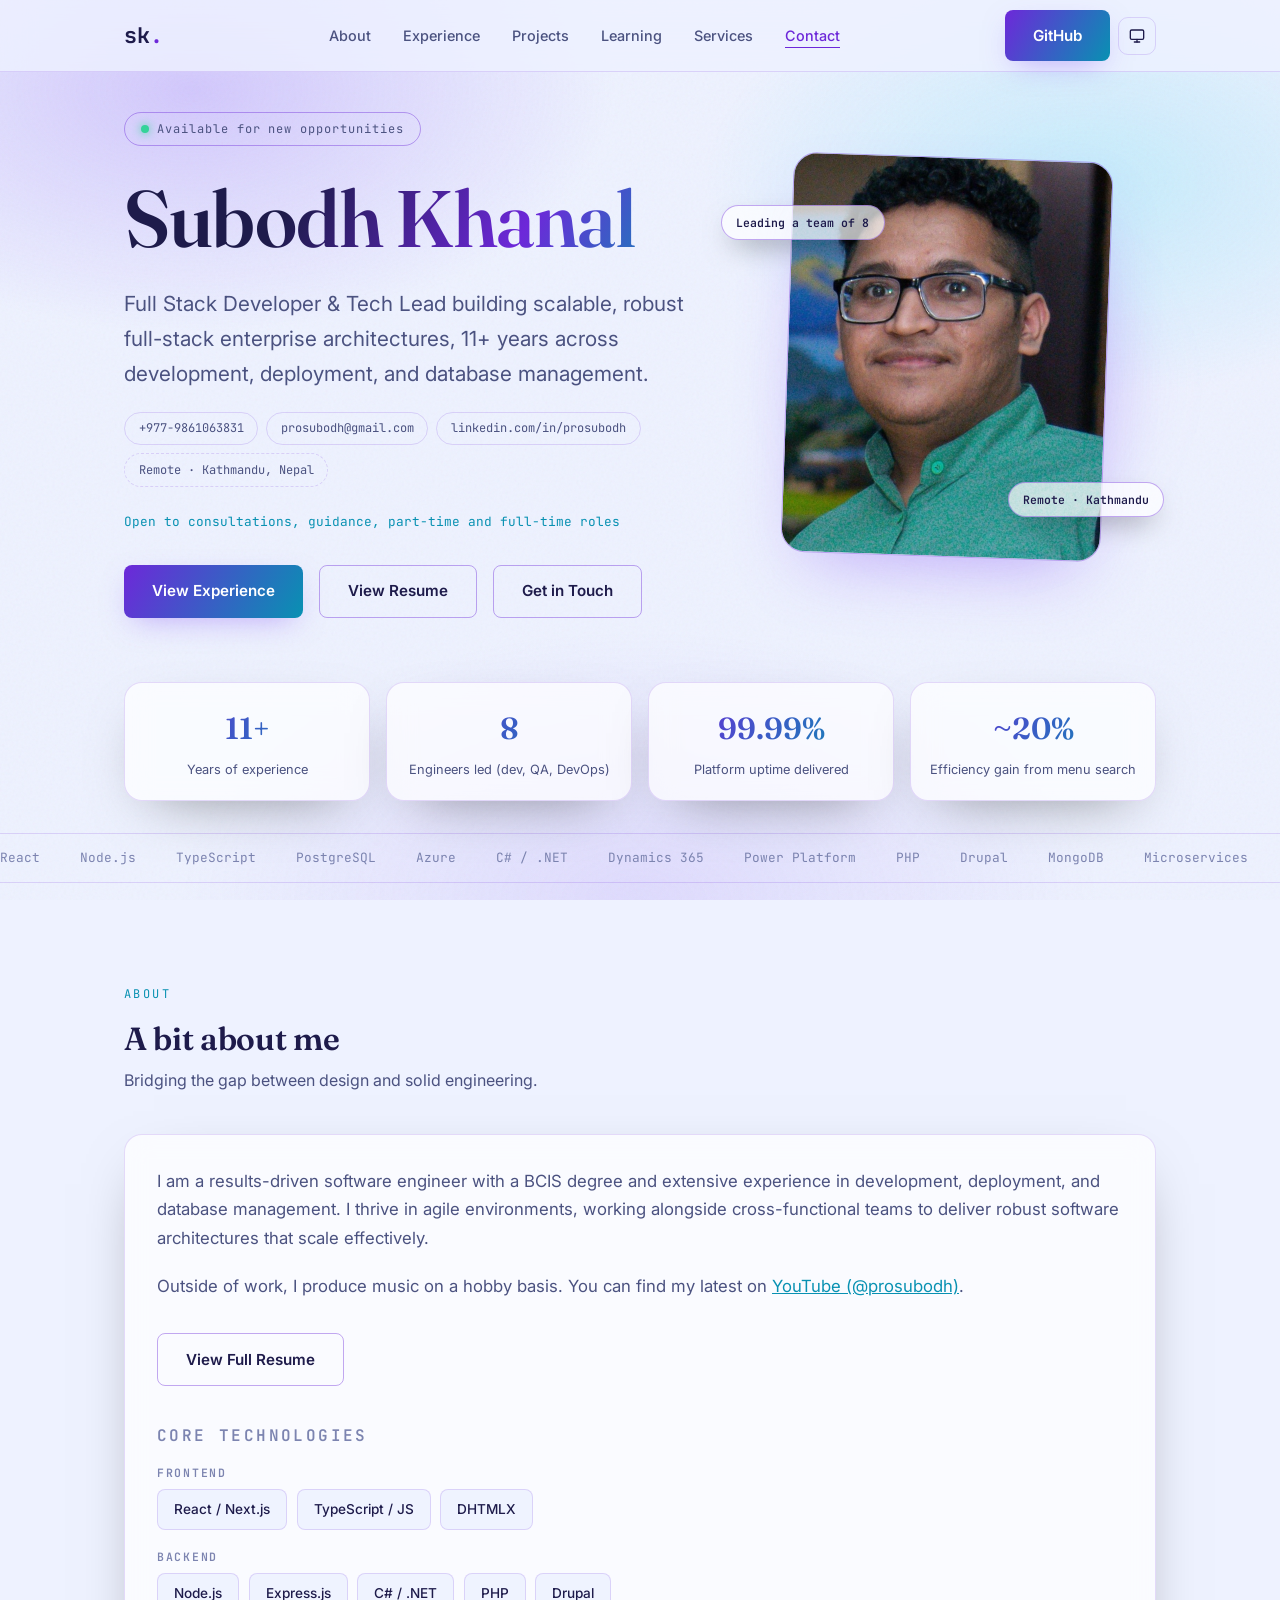
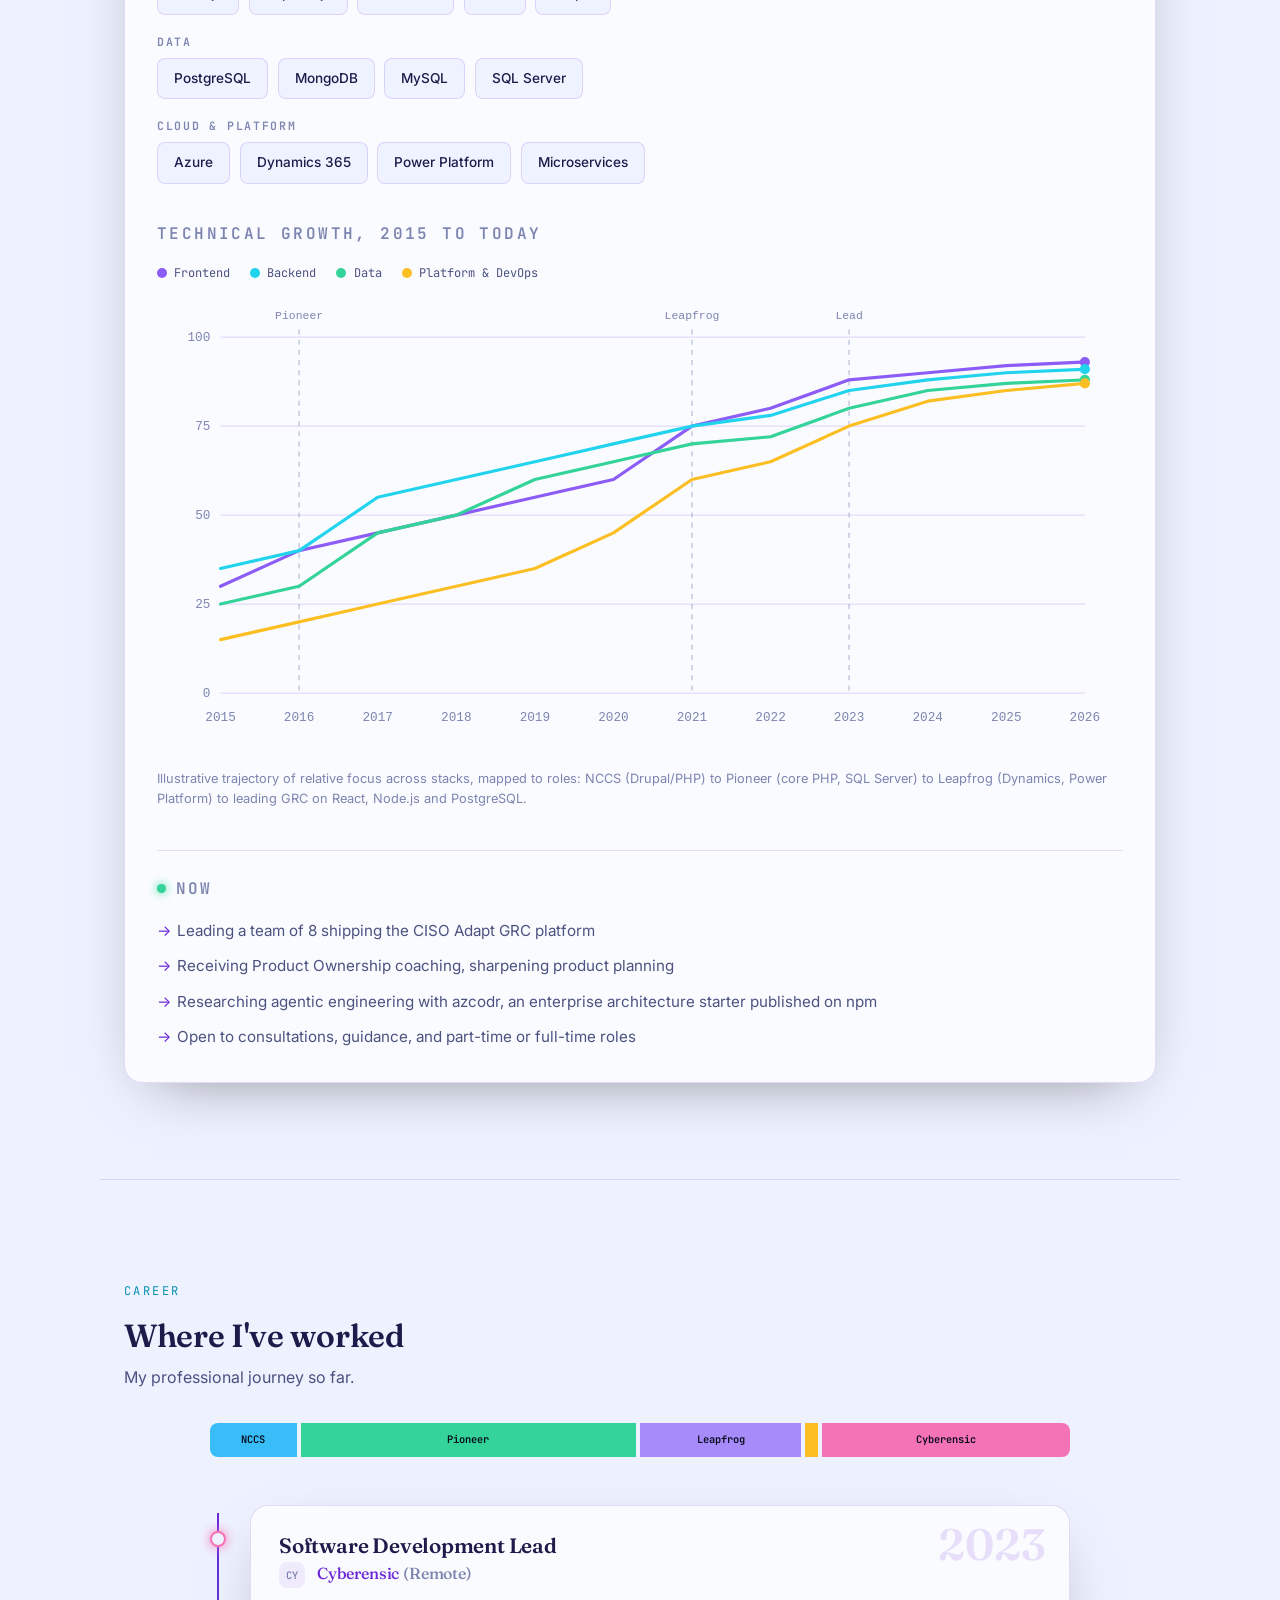
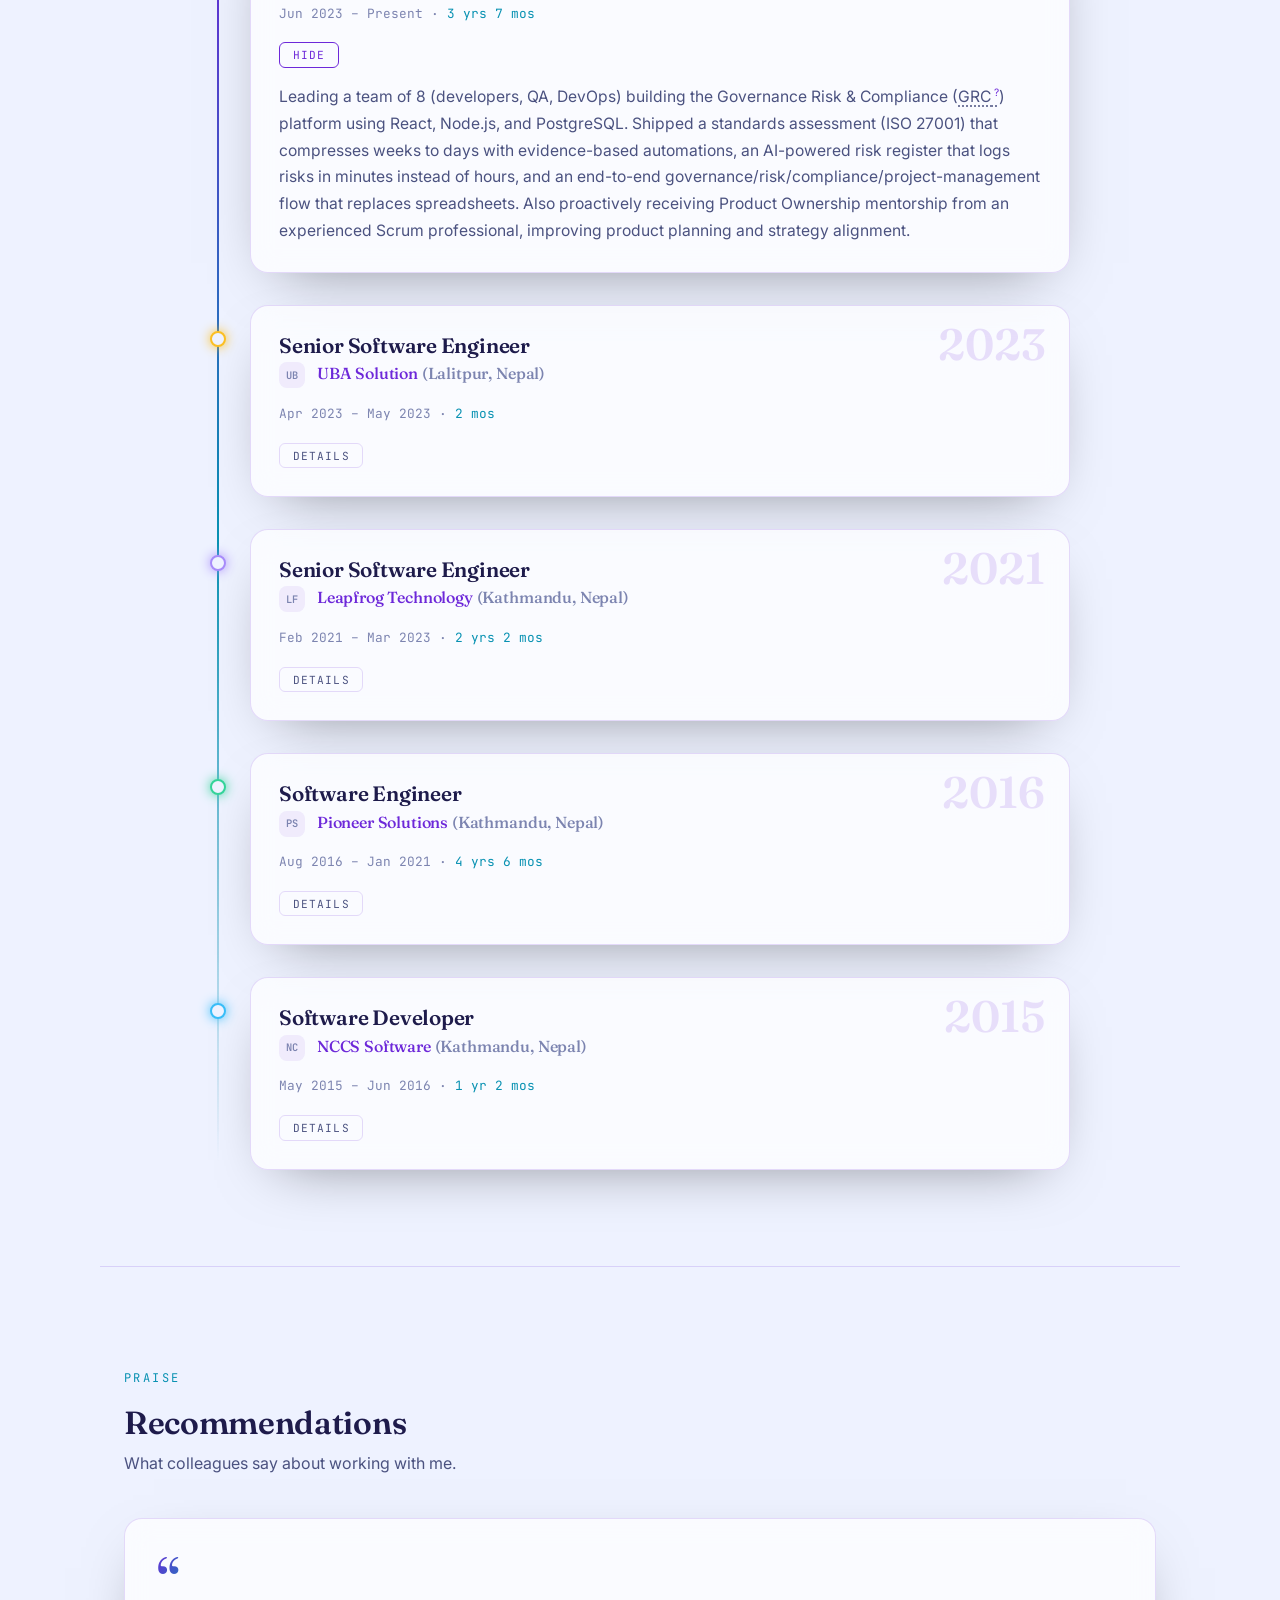
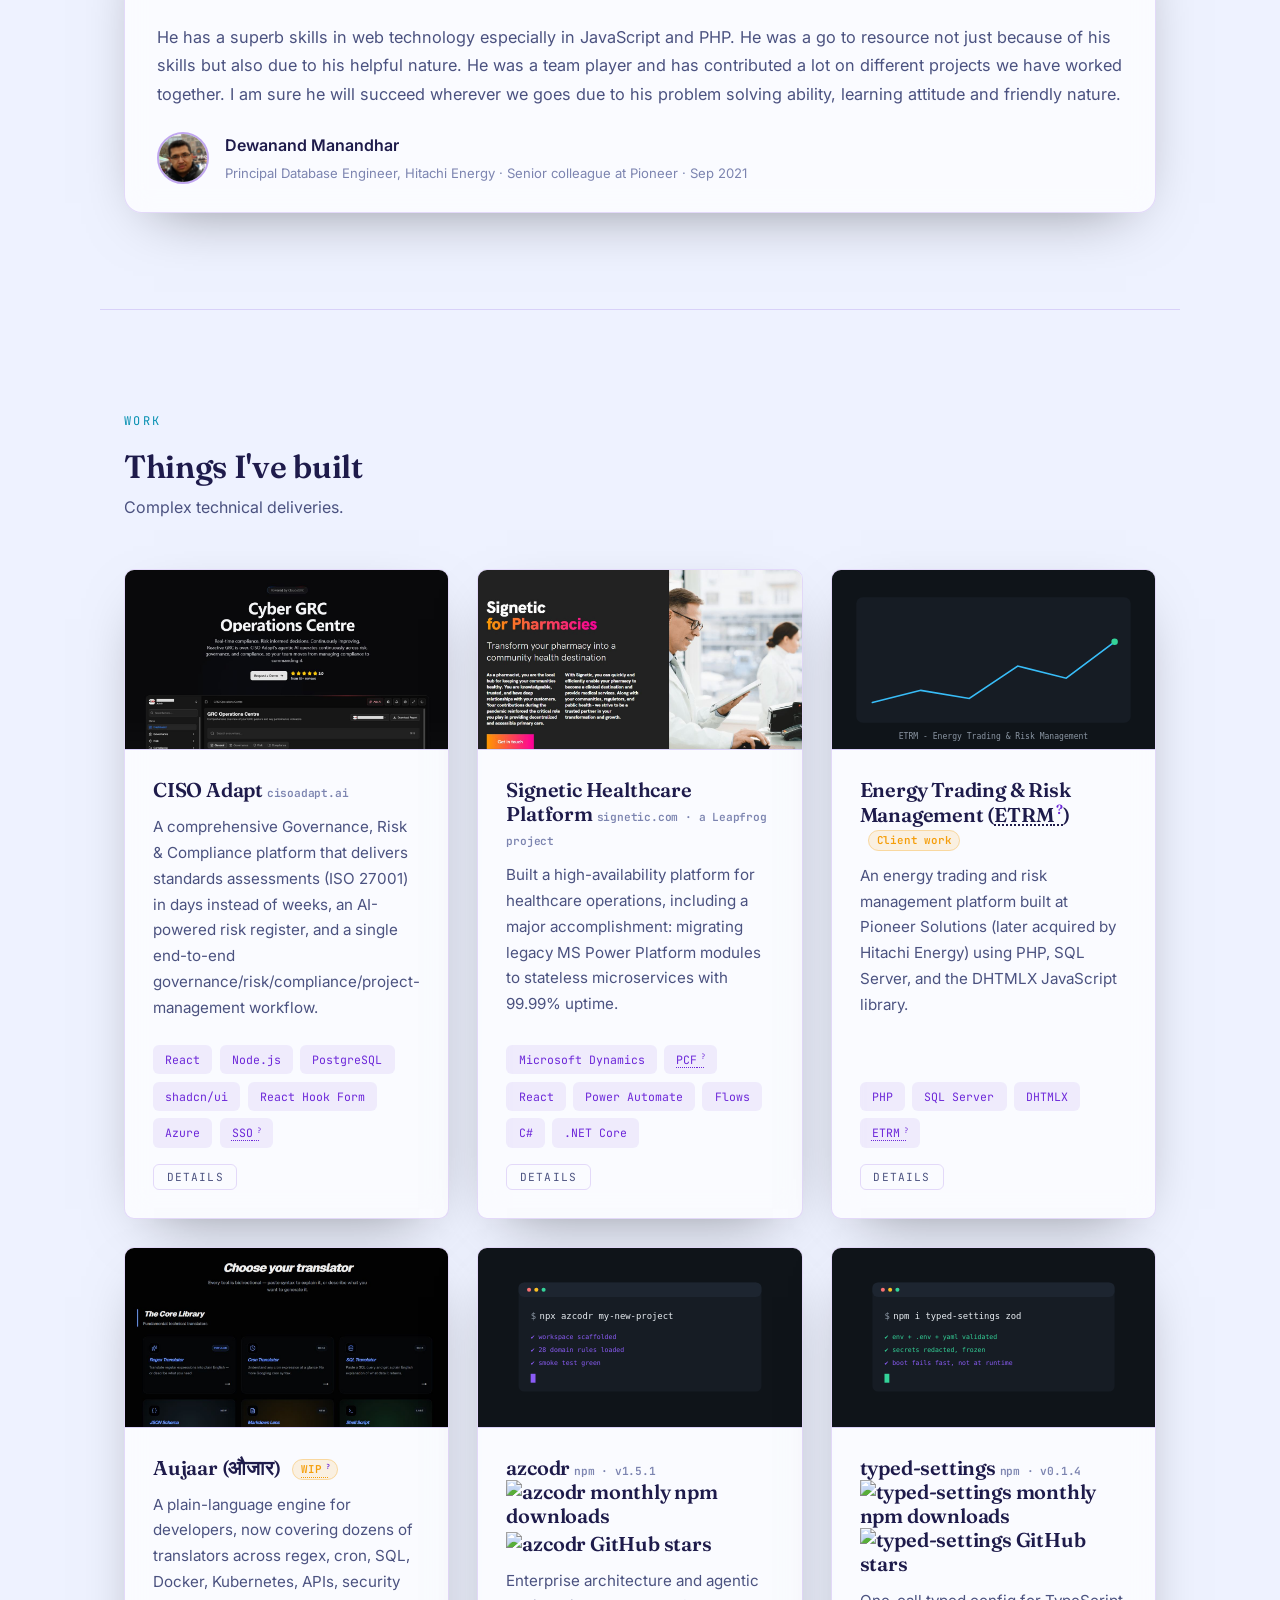
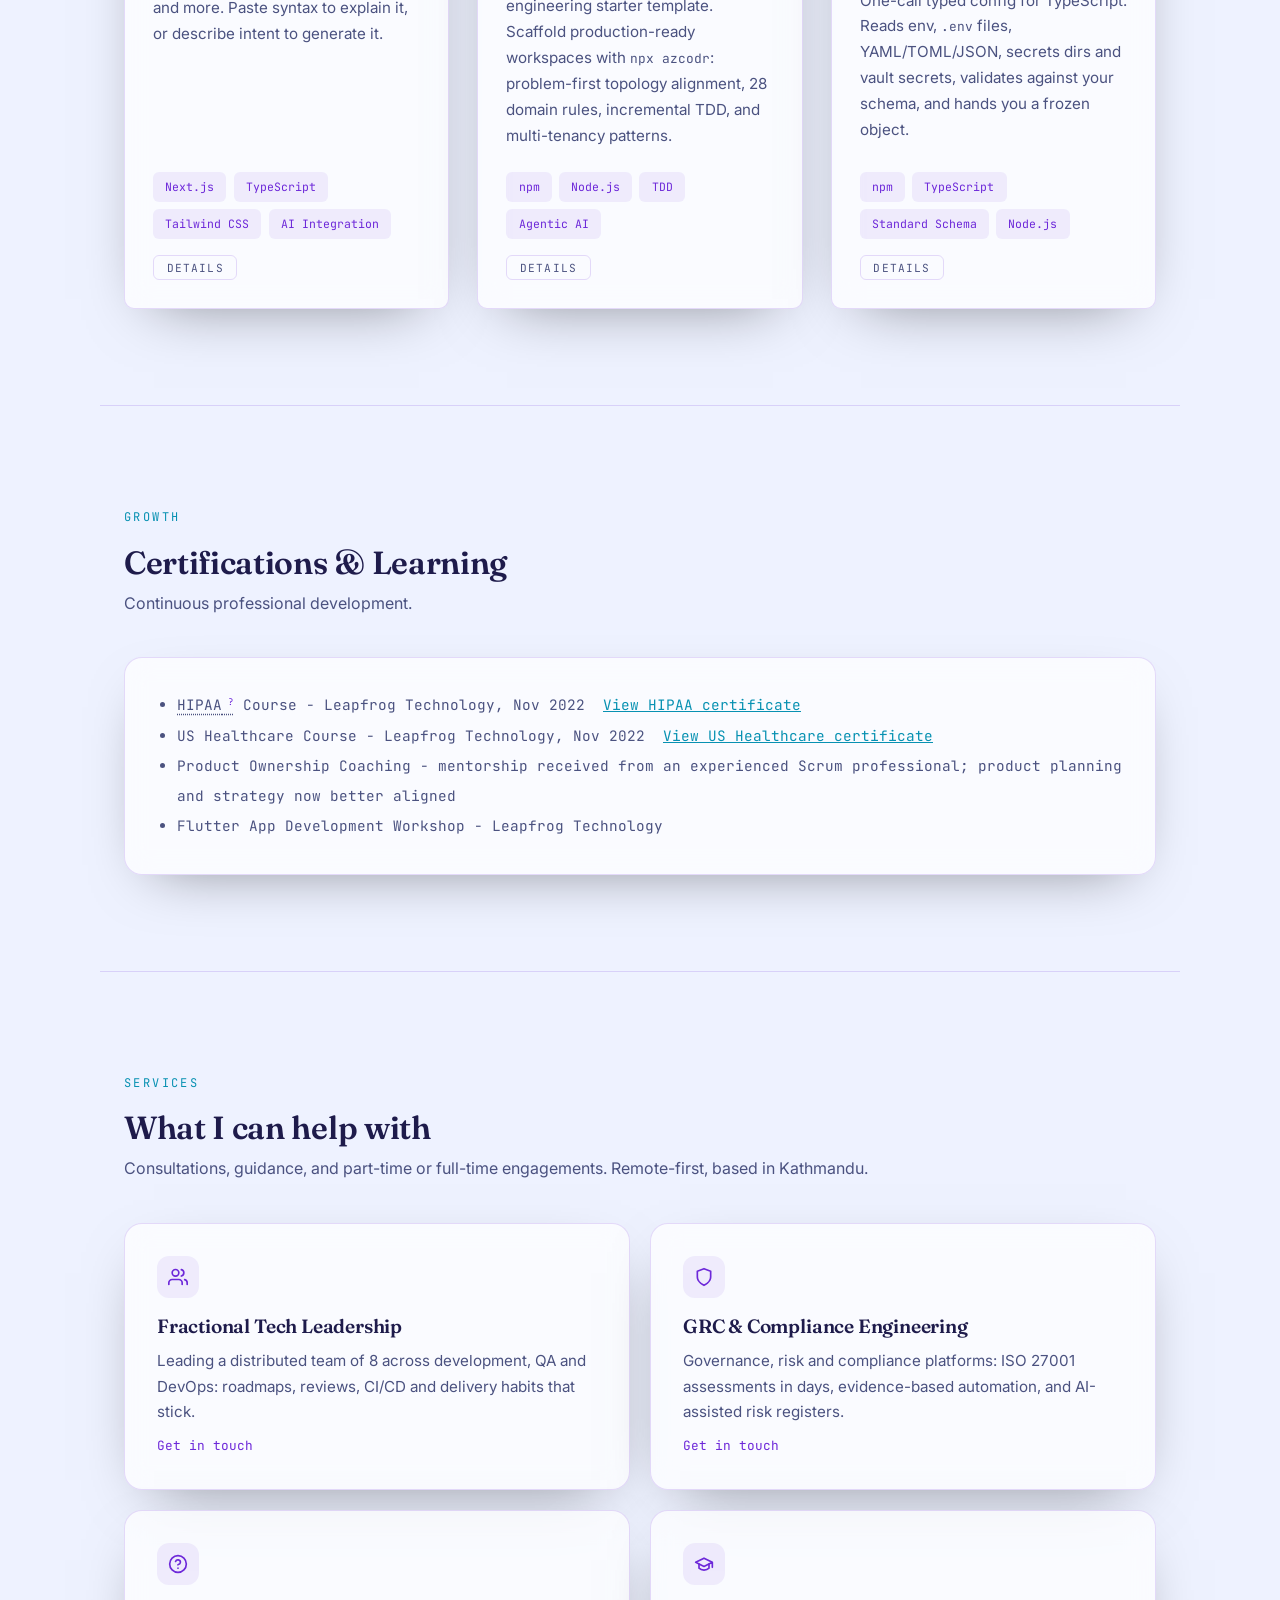
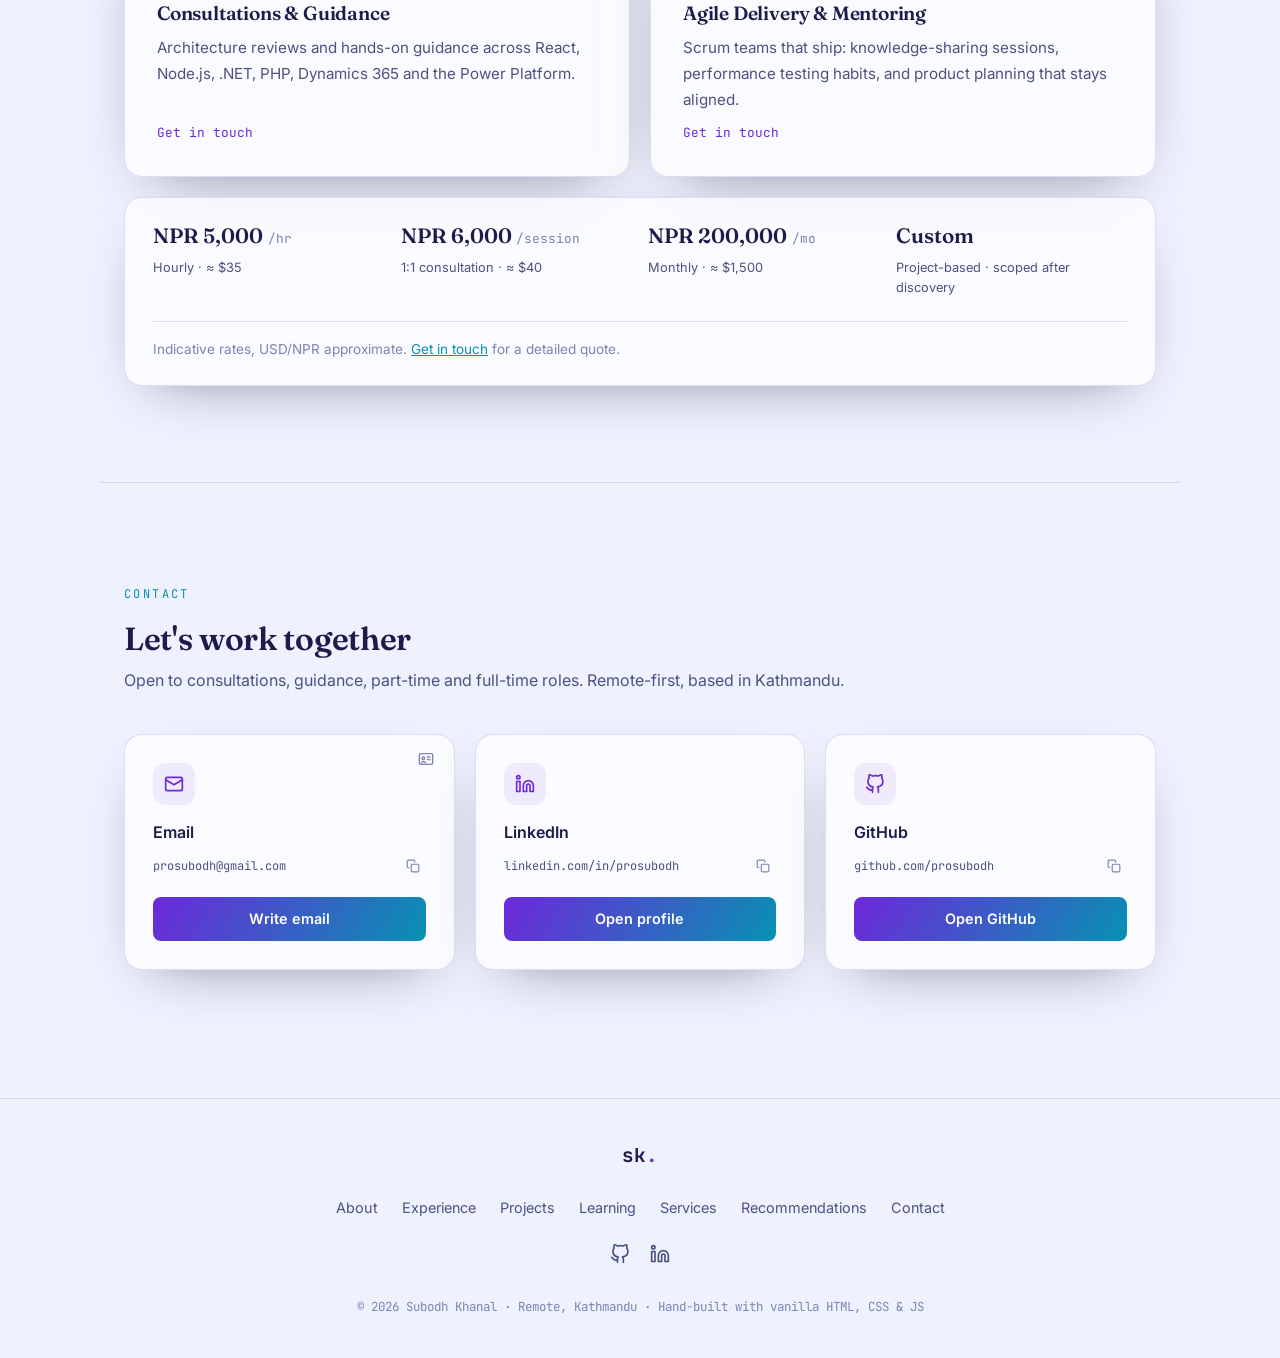
==== index.html @ 6a164aea "Add typed-settings npm package project to portfolio" ====
﻿<!DOCTYPE html>
<html lang="en">
<head>
  <meta charset="UTF-8">
  <meta name="viewport" content="width=device-width, initial-scale=1.0">
  <meta name="description" content="Subodh Khanal - Full Stack Developer and Tech Lead. 11+ years building scalable, full-stack enterprise solutions.">
  <meta name="keywords" content="Subodh Khanal, Full Stack Developer, Tech Lead, Software Engineer, React, Node.js, PostgreSQL, GRC, ETRM, SaaS, Remote, Kathmandu">
  <meta name="author" content="Subodh Khanal">
  <meta name="theme-color" content="#070b1a">
  <link rel="canonical" href="https://prosubodh.github.io/">
  <title>Subodh Khanal | Full Stack Developer & Tech Lead</title>

  <!-- Open Graph -->
  <meta property="og:type" content="website">
  <meta property="og:url" content="https://prosubodh.github.io/">
  <meta property="og:title" content="Subodh Khanal | Full Stack Developer & Tech Lead">
  <meta property="og:description" content="11+ years building scalable, full-stack enterprise solutions.">
  <meta property="og:image" content="https://prosubodh.github.io/images/photo.jpg">

  <!-- Twitter -->
  <meta name="twitter:card" content="summary">
  <meta name="twitter:title" content="Subodh Khanal | Full Stack Developer & Tech Lead">
  <meta name="twitter:description" content="11+ years building scalable, full-stack enterprise solutions.">

  <link rel="preconnect" href="https://img.shields.io">
  <link rel="icon" type="image/svg+xml" media="(prefers-color-scheme: light)" href="images/favicon.svg">
  <link rel="icon" type="image/svg+xml" media="(prefers-color-scheme: dark)" href="images/favicon-light.svg">
  <link rel="icon" type="image/svg+xml" href="images/favicon.svg">

  <!-- Structured Data -->
  <script type="application/ld+json">
  {
    "@context": "https://schema.org",
    "@type": "Person",
    "name": "Subodh Khanal",
    "jobTitle": "Full Stack Developer / Tech Lead",
    "email": "prosubodh@gmail.com",
    "telephone": "+977-9861063831",
    "address": { "@type": "PostalAddress", "addressLocality": "Kathmandu", "addressCountry": "NP" },
    "url": "https://prosubodh.github.io/",
    "sameAs": ["https://github.com/prosubodh", "https://linkedin.com/in/prosubodh", "https://youtube.com/@prosubodh", "https://www.npmjs.com/~prosubodh"],
    "worksFor": { "@type": "Organization", "name": "Cyberensic", "jobTitle": "Software Development Lead" },
    "alumniOf": { "@type": "CollegeOrUniversity", "name": "University of Central Lancashire" },
    "knowsAbout": ["React", "Node.js", "PostgreSQL", "GRC platforms", "ISO 27001", "Microsoft Dynamics 365", "Power Platform", "C#", ".NET", "PHP", "Drupal", "ETRM"],
    "keywords": "Full Stack Developer, Tech Lead, React, Node.js, PostgreSQL, GRC, ETRM, SaaS, Remote"
  }
  </script>
  <script type="application/ld+json">
  {
    "@context": "https://schema.org",
    "@type": "ItemList",
    "name": "Selected projects by Subodh Khanal",
    "itemListElement": [
      { "@type": "ListItem", "position": 1, "url": "https://cisoadapt.ai/", "name": "CISO Adapt - GRC Enterprise Platform" },
      { "@type": "ListItem", "position": 2, "url": "https://www.signetic.com/pharmacies", "name": "Signetic Healthcare Platform" },
      { "@type": "ListItem", "position": 3, "name": "Energy Trading and Risk Management (ETRM)" },
      { "@type": "ListItem", "position": 4, "url": "https://aujaar.vercel.app/#tools", "name": "Aujaar - plain-language developer tools" },
      { "@type": "ListItem", "position": 5, "url": "https://github.com/prosubodh/azcodr", "name": "azcodr - enterprise architecture starter on npm" },
      { "@type": "ListItem", "position": 6, "url": "https://github.com/prosubodh/typed-settings", "name": "typed-settings - one-call typed config for TypeScript on npm" }
    ]
  }
  </script>

  <link rel="preconnect" href="https://fonts.googleapis.com">
  <link rel="preconnect" href="https://fonts.gstatic.com" crossorigin>
  <link href="https://fonts.googleapis.com/css2?family=Fraunces:opsz,wght@9..144,400;9..144,600&family=Inter:wght@400;500;600&family=JetBrains+Mono:wght@400;600&display=swap" rel="stylesheet">

  <link rel="stylesheet" href="style.css">
</head>
<body>
  <a class="skip-link" href="#main-content">Skip to content</a>
  <div class="bg-mesh"></div>
  <div class="noise-overlay"></div>

  <header class="glass-header">
    <div class="container nav-container">
      <a href="#" class="logo-text">sk<span class="logo-dot">.</span></a>
      <nav aria-label="Primary">
        <ul class="nav-links">
          <li><a href="#about">About</a></li>
          <li><a href="#experience">Experience</a></li>
          <li><a href="#projects">Projects</a></li>
          <li><a href="#learning">Learning</a></li>
          <li><a href="#services">Services</a></li>
          <li><a href="#contact">Contact</a></li>
          <li class="theme-li">
            <span class="theme-label">Theme</span>
            <div class="theme-dd" data-theme-dd>
              <button class="theme-dd-btn" aria-haspopup="listbox" aria-expanded="false" aria-label="Theme">
                <span class="theme-icon" aria-hidden="true"></span>
              </button>
              <ul class="theme-dd-menu" role="listbox" aria-label="Theme">
                <li><button data-mode="system" role="option"><span class="dd-icon"></span>System</button></li>
                <li><button data-mode="light" role="option"><span class="dd-icon"></span>Light</button></li>
                <li><button data-mode="dark" role="option"><span class="dd-icon"></span>Dark</button></li>
              </ul>
            </div>
          </li>
        </ul>
      </nav>
      <div style="display: flex; align-items: center; gap: 0.5rem;">
        <a href="https://github.com/prosubodh" target="_blank" class="btn primary-btn nav-cta">GitHub</a>
        <div class="theme-dd" data-theme-dd>
          <button class="theme-dd-btn" aria-haspopup="listbox" aria-expanded="false" aria-label="Theme">
            <span class="theme-icon" aria-hidden="true"></span>
          </button>
          <ul class="theme-dd-menu" role="listbox" aria-label="Theme">
            <li><button data-mode="system" role="option"><span class="dd-icon"></span>System</button></li>
            <li><button data-mode="light" role="option"><span class="dd-icon"></span>Light</button></li>
            <li><button data-mode="dark" role="option"><span class="dd-icon"></span>Dark</button></li>
          </ul>
        </div>
        <button id="nav-toggle" class="nav-toggle" aria-label="Toggle menu" aria-expanded="false">
          <svg id="icon-menu" xmlns="http://www.w3.org/2000/svg" width="22" height="22" viewBox="0 0 24 24" fill="none" stroke="currentColor" stroke-width="2" stroke-linecap="round"><line x1="3" y1="6" x2="21" y2="6"></line><line x1="3" y1="12" x2="21" y2="12"></line><line x1="3" y1="18" x2="21" y2="18"></line></svg>
          <svg id="icon-close" xmlns="http://www.w3.org/2000/svg" width="22" height="22" viewBox="0 0 24 24" fill="none" stroke="currentColor" stroke-width="2" stroke-linecap="round"><line x1="18" y1="6" x2="6" y2="18"></line><line x1="6" y1="6" x2="18" y2="18"></line></svg>
        </button>
      </div>
    </div>
  </header>

  <main id="main-content">
    <section id="home" class="hero container">
      <div class="hero-grid">
      <div class="hero-content">
        <div class="hero-badge">Available for new opportunities</div>
        <h1 class="hero-title">Subodh Khanal</h1>
        <p class="hero-subtitle">
          Full Stack Developer &amp; Tech Lead building scalable, robust full-stack enterprise architectures, 11+ years across development, deployment, and database management.
        </p>
        <p class="hero-contact">
          <a class="contact-pill" href="tel:+9779861063831">+977-9861063831</a>
          <a class="contact-pill" href="mailto:prosubodh@gmail.com">prosubodh@gmail.com</a>
          <a class="contact-pill" href="https://linkedin.com/in/prosubodh" target="_blank">linkedin.com/in/prosubodh</a>
          <span class="contact-pill static">Remote · Kathmandu, Nepal</span>
        </p>
        <p class="hero-availability" style="color: var(--accent-2); font-family: var(--font-mono); font-size: 0.8rem; margin-bottom: 2rem;">
          Open to consultations, guidance, part-time and full-time roles
        </p>
        <div class="hero-actions">
          <a href="#experience" class="btn primary-btn">View Experience</a>
          <a href="resume.html" class="btn secondary-btn" target="_blank">View Resume</a>
          <a href="#contact" class="btn secondary-btn">Get in Touch</a>
        </div>
      </div>
      <aside class="hero-visual">
        <div class="portrait-frame">
          <img src="images/photo.jpg" alt="Portrait of Subodh Khanal" fetchpriority="high" decoding="async">
        </div>
        <div class="hero-float-chip chip-a">Leading a team of 8</div>
        <div class="hero-float-chip chip-b">Remote · Kathmandu</div>
      </aside>
      </div>
    </section>

    <section class="stats-strip container" aria-label="Career highlights">
      <div class="stats-grid">
        <div class="stat-card glass-card"><span class="stat-value">11+</span><span class="stat-label">Years of experience</span></div>
        <div class="stat-card glass-card"><span class="stat-value">8</span><span class="stat-label">Engineers led (dev, QA, DevOps)</span></div>
        <div class="stat-card glass-card"><span class="stat-value">99.99%</span><span class="stat-label">Platform uptime delivered</span></div>
        <div class="stat-card glass-card"><span class="stat-value">~20%</span><span class="stat-label">Efficiency gain from menu search</span></div>
      </div>
    </section>

    <div class="ticker" aria-hidden="true">
      <div class="ticker-track" id="ticker-track">
        <span>React</span><span>Node.js</span><span>TypeScript</span><span>PostgreSQL</span><span>Azure</span><span>C# / .NET</span><span>Dynamics 365</span><span>Power Platform</span><span>PHP</span><span>Drupal</span><span>MongoDB</span><span>Microservices</span><span>GRC</span><span>ETRM</span>
      </div>
    </div>

    <section id="about" class="section container">
      <span class="eyebrow">About</span>
      <h2 class="section-title">A bit about me</h2>
      <p class="section-subtitle" style="margin-bottom: 2.5rem;">Bridging the gap between design and solid engineering.</p>
      <div class="glass-card about-text reveal">
        <p>
          I am a results-driven software engineer with a BCIS degree and extensive experience in development, deployment, and database management. I thrive in agile environments, working alongside cross-functional teams to deliver robust software architectures that scale effectively.
        </p>
        <p>
          Outside of work, I produce music on a hobby basis. You can find my latest on
          <a href="https://youtube.com/@prosubodh" target="_blank">YouTube (@prosubodh)</a>.
        </p>
        <div style="margin-top: 2rem;">
          <a href="resume.html" class="btn secondary-btn" target="_blank">View Full Resume</a>
        </div>

        <div class="skills-container">
          <h3 class="skills-title">Core Technologies</h3>
          <div class="skills-groups">
            <div class="skills-group">
              <h4>Frontend</h4>
              <div class="skills-grid">
                <span class="skill-tag">React / Next.js</span>
                <span class="skill-tag">TypeScript / JS</span>
                <span class="skill-tag">DHTMLX</span>
              </div>
            </div>
            <div class="skills-group">
              <h4>Backend</h4>
              <div class="skills-grid">
                <span class="skill-tag">Node.js</span>
                <span class="skill-tag">Express.js</span>
                <span class="skill-tag">C# / .NET</span>
                <span class="skill-tag">PHP</span>
                <span class="skill-tag">Drupal</span>
              </div>
            </div>
            <div class="skills-group">
              <h4>Data</h4>
              <div class="skills-grid">
                <span class="skill-tag">PostgreSQL</span>
                <span class="skill-tag">MongoDB</span>
                <span class="skill-tag">MySQL</span>
                <span class="skill-tag">SQL Server</span>
              </div>
            </div>
            <div class="skills-group">
              <h4>Cloud &amp; Platform</h4>
              <div class="skills-grid">
                <span class="skill-tag">Azure</span>
                <span class="skill-tag">Dynamics 365</span>
                <span class="skill-tag">Power Platform</span>
                <span class="skill-tag">Microservices</span>
              </div>
            </div>
          </div>
        <div class="growth-block">
          <h3 class="skills-title">Technical growth, 2015 to today</h3>
          <div class="growth-legend">
            <span><i class="legend-dot" style="background:#8b5cf6"></i>Frontend</span>
            <span><i class="legend-dot" style="background:#22d3ee"></i>Backend</span>
            <span><i class="legend-dot" style="background:#34d399"></i>Data</span>
            <span><i class="legend-dot" style="background:#fbbf24"></i>Platform &amp; DevOps</span>
          </div>
          <svg class="growth-chart" viewBox="0 0 760 360" role="img" aria-label="Line chart of relative technical focus from 2015 to 2026 across frontend, backend, data, and platform">
            <g style="stroke:var(--border)" stroke-width="1">
              <line x1="50" y1="310" x2="730" y2="310"></line>
              <line x1="50" y1="240" x2="730" y2="240"></line>
              <line x1="50" y1="170" x2="730" y2="170"></line>
              <line x1="50" y1="100" x2="730" y2="100"></line>
              <line x1="50" y1="30" x2="730" y2="30"></line>
            </g>
            <g font-family="monospace" font-size="10" text-anchor="end" style="fill:var(--text-muted)">
              <text x="42" y="313">0</text>
              <text x="42" y="243">25</text>
              <text x="42" y="173">50</text>
              <text x="42" y="103">75</text>
              <text x="42" y="33">100</text>
            </g>
            <g style="stroke:var(--text-muted)" stroke-width="1" stroke-dasharray="4 4" opacity="0.5">
              <line x1="111.8" y1="24" x2="111.8" y2="310"></line>
              <line x1="420.9" y1="24" x2="420.9" y2="310"></line>
              <line x1="544.5" y1="24" x2="544.5" y2="310"></line>
            </g>
            <g font-family="monospace" font-size="9" text-anchor="middle" style="fill:var(--text-muted)">
              <text x="111.8" y="16">Pioneer</text>
              <text x="420.9" y="16">Leapfrog</text>
              <text x="544.5" y="16">Lead</text>
            </g>
            <g fill="none" stroke-width="2.5" stroke-linecap="round" stroke-linejoin="round">
              <polyline stroke="#8b5cf6" points="50,226 111.8,198 173.6,184 235.5,170 297.3,156 359.1,142 420.9,100 482.7,86 544.5,63.6 606.4,58 668.2,52.4 730,49.6"></polyline>
              <polyline stroke="#22d3ee" points="50,212 111.8,198 173.6,156 235.5,142 297.3,128 359.1,114 420.9,100 482.7,91.6 544.5,72 606.4,63.6 668.2,58 730,55.2"></polyline>
              <polyline stroke="#34d399" points="50,240 111.8,226 173.6,184 235.5,170 297.3,142 359.1,128 420.9,114 482.7,108.4 544.5,86 606.4,72 668.2,66.4 730,63.6"></polyline>
              <polyline stroke="#fbbf24" points="50,268 111.8,254 173.6,240 235.5,226 297.3,212 359.1,184 420.9,142 482.7,128 544.5,100 606.4,80.4 668.2,72 730,66.4"></polyline>
            </g>
            <g>
              <circle cx="730" cy="49.6" r="4" fill="#8b5cf6"><title>Frontend: 93</title></circle>
              <circle cx="730" cy="55.2" r="4" fill="#22d3ee"><title>Backend: 91</title></circle>
              <circle cx="730" cy="63.6" r="4" fill="#34d399"><title>Data: 88</title></circle>
              <circle cx="730" cy="66.4" r="4" fill="#fbbf24"><title>Platform: 87</title></circle>
            </g>
            <g font-family="monospace" font-size="10" text-anchor="middle" style="fill:var(--text-muted)">
              <text x="50" y="332">2015</text>
              <text x="111.8" y="332">2016</text>
              <text x="173.6" y="332">2017</text>
              <text x="235.5" y="332">2018</text>
              <text x="297.3" y="332">2019</text>
              <text x="359.1" y="332">2020</text>
              <text x="420.9" y="332">2021</text>
              <text x="482.7" y="332">2022</text>
              <text x="544.5" y="332">2023</text>
              <text x="606.4" y="332">2024</text>
              <text x="668.2" y="332">2025</text>
              <text x="730" y="332">2026</text>
            </g>
          </svg>
          <p class="growth-caption">Illustrative trajectory of relative focus across stacks, mapped to roles: NCCS (Drupal/PHP) to Pioneer (core PHP, SQL Server) to Leapfrog (Dynamics, Power Platform) to leading GRC on React, Node.js and PostgreSQL.</p>
        </div>

        <div class="now-block">
          <h3 class="skills-title"><span class="now-dot" aria-hidden="true"></span>Now</h3>
          <ul class="now-list">
            <li>Leading a team of 8 shipping the CISO Adapt GRC platform</li>
            <li>Receiving Product Ownership coaching, sharpening product planning</li>
            <li>Researching agentic engineering with azcodr, an enterprise architecture starter published on npm</li>
            <li>Open to consultations, guidance, and part-time or full-time roles</li>
          </ul>
        </div>
      </div>
    </section>

    <section id="experience" class="section container">
      <span class="eyebrow">Career</span>
      <h2 class="section-title">Where I've worked</h2>
      <p class="section-subtitle" style="margin-bottom: 2rem;">My professional journey so far.</p>

      <!-- Gantt-style tenure bar -->
      <div class="gantt" role="img" aria-label="Career tenure overview">
        <div class="gantt-seg" style="flex: 14; background: #38bdf8;" title="NCCS Software · 2015-2016"><span>NCCS</span></div>
        <div class="gantt-seg" style="flex: 54; background: #34d399;" title="Pioneer Solutions · 2016-2021"><span>Pioneer</span></div>
        <div class="gantt-seg" style="flex: 26; background: #a78bfa;" title="Leapfrog Technology · 2021-2023"><span>Leapfrog</span></div>
        <div class="gantt-seg" style="flex: 2; background: #fbbf24;" title="UBA Solution · 2023"></div>
        <div class="gantt-seg" style="flex: 40; background: #f472b6;" title="Cyberensic · 2023-Present"><span>Cyberensic</span></div>
      </div>

      <div class="timeline">

        <div class="timeline-item reveal" style="--dot: #f472b6;">
          <div class="timeline-dot"></div>
          <div class="timeline-card glass-card open">
            <span class="year-pin">2023</span>
            <h3>Software Development Lead</h3>
            <h4><span class="company-chip">CY</span> Cyberensic <span>(Remote)</span></h4>
            <div class="timeline-meta">Jun 2023 – Present · <span class="duration" data-start="2023-06">3 yrs 4 mos</span></div>
            <button class="expand-btn" aria-expanded="true">Hide</button>
            <p class="timeline-desc">Leading a team of 8 (developers, QA, DevOps) building the Governance Risk & Compliance (<abbr title="Governance, Risk &amp; Compliance">GRC</abbr>) platform using React, Node.js, and PostgreSQL. Shipped a standards assessment (ISO 27001) that compresses weeks to days with evidence-based automations, an AI-powered risk register that logs risks in minutes instead of hours, and an end-to-end governance/risk/compliance/project-management flow that replaces spreadsheets. Also proactively receiving Product Ownership mentorship from an experienced Scrum professional, improving product planning and strategy alignment.</p>
          </div>
        </div>

        <div class="timeline-item reveal" style="--dot: #fbbf24;">
          <div class="timeline-dot"></div>
          <div class="timeline-card glass-card">
            <span class="year-pin">2023</span>
            <h3>Senior Software Engineer</h3>
            <h4><span class="company-chip">UB</span> UBA Solution <span>(Lalitpur, Nepal)</span></h4>
            <div class="timeline-meta">Apr 2023 – May 2023 · <span class="duration" data-start="2023-04" data-end="2023-05">2 mos</span></div>
            <button class="expand-btn" aria-expanded="false">Details</button>
            <p class="timeline-desc">Planned and resolved intricate system bugs, actively participated in Scrum methodologies, and implemented thorough unit tests for strict code quality assurance and system reliability improvements.</p>
          </div>
        </div>

        <div class="timeline-item reveal" style="--dot: #a78bfa;">
          <div class="timeline-dot"></div>
          <div class="timeline-card glass-card">
            <span class="year-pin">2021</span>
            <h3>Senior Software Engineer</h3>
            <h4><span class="company-chip">LF</span> Leapfrog Technology <span>(Kathmandu, Nepal)</span></h4>
            <div class="timeline-meta">Feb 2021 – Mar 2023 · <span class="duration" data-start="2021-02" data-end="2023-03">2 yrs 2 mos</span></div>
            <button class="expand-btn" aria-expanded="false">Details</button>
            <p class="timeline-desc">Designed, implemented, and maintained high-availability enterprise applications, including the Signetic Healthcare Platform. Managed the migration of Microsoft Power Platform modules into separated services, ran performance testing, and led knowledge-sharing sessions introducing new frameworks and tools.</p>
          </div>
        </div>

        <div class="timeline-item reveal" style="--dot: #34d399;">
          <div class="timeline-dot"></div>
          <div class="timeline-card glass-card">
            <span class="year-pin">2016</span>
            <h3>Software Engineer</h3>
            <h4><span class="company-chip">PS</span> Pioneer Solutions <span>(Kathmandu, Nepal)</span></h4>
            <div class="timeline-meta">Aug 2016 – Jan 2021 · <span class="duration" data-start="2016-08" data-end="2021-01">4 yrs 6 mos</span></div>
            <button class="expand-btn" aria-expanded="false">Details</button>
            <p class="timeline-desc">Built applications in core PHP with comprehensive UI components and database structures including tables, functions, and stored procedures. Added a full menu search feature that increased user efficiency by ~20% by removing the need to click through nested menus and navigation. <span class="timeline-note">Pioneer Solutions was fully acquired by Hitachi Energy about a month before my departure in Jan 2021.</span></p>
          </div>
        </div>

        <div class="timeline-item reveal" style="--dot: #38bdf8;">
          <div class="timeline-dot"></div>
          <div class="timeline-card glass-card">
            <span class="year-pin">2015</span>
            <h3>Software Developer</h3>
            <h4><span class="company-chip">NC</span> NCCS Software <span>(Kathmandu, Nepal)</span></h4>
            <div class="timeline-meta">May 2015 – Jun 2016 · <span class="duration" data-start="2015-05" data-end="2016-06">1 yr 2 mos</span></div>
            <button class="expand-btn" aria-expanded="false">Details</button>
            <p class="timeline-desc">Designed and developed websites for educational institutions and corporate clients using HTML, CSS, jQuery, and PHP with MySQL. Built Drupal entities and modules, collaborating with cross-functional teams to deliver high-quality web solutions.</p>
          </div>
        </div>

      </div>
    </section>

    <section id="recommendations" class="section container">
      <span class="eyebrow">Praise</span>
      <h2 class="section-title">Recommendations</h2>
      <p class="section-subtitle" style="margin-bottom: 2.5rem;">What colleagues say about working with me.</p>
      <div class="reco-grid">
        <figure class="reco-card glass-card reveal">
          <span class="reco-quote" aria-hidden="true">&ldquo;</span>
          <blockquote>
            He has a superb skills in web technology especially in JavaScript and PHP. He was a go to resource not just because of his skills but also due to his helpful nature. He was a team player and has contributed a lot on different projects we have worked together. I am sure he will succeed wherever we goes due to his problem solving ability, learning attitude and friendly nature.
          </blockquote>
          <figcaption class="reco-author">
            <img src="images/recommenders/dewanand-manandhar.jpg" alt="Photo of Dewanand Manandhar" loading="lazy" decoding="async">
            <span class="reco-who">
              <a href="https://www.linkedin.com/in/dewanand-manandhar-a4507a8a/" target="_blank">Dewanand Manandhar</a>
              <span class="reco-role">Principal Database Engineer, Hitachi Energy · Senior colleague at Pioneer · Sep 2021</span>
            </span>
          </figcaption>
        </figure>
      </div>
    </section>

    <section id="projects" class="section container">
      <span class="eyebrow">Work</span>
      <h2 class="section-title">Things I've built</h2>
      <p class="section-subtitle" style="margin-bottom: 3rem;">Complex technical deliveries.</p>
      <div class="projects-grid">

        <div class="project-card glass-card reveal">
          <a href="https://cisoadapt.ai/" target="_blank" class="project-img-wrapper" aria-label="CISO Adapt live site">
            <img class="project-img" src="images/projects/grc-platform.jpg" alt="CISO Adapt GRC platform preview" loading="lazy" decoding="async">
          </a>
          <div class="project-content">
            <h3><a href="https://cisoadapt.ai/" target="_blank">CISO Adapt</a> <span style="font-family: var(--font-mono); font-size: 0.7rem; color: var(--text-muted);">cisoadapt.ai</span></h3>
            <p>A comprehensive Governance, Risk & Compliance platform that delivers standards assessments (ISO 27001) in days instead of weeks, an AI-powered risk register, and a single end-to-end governance/risk/compliance/project-management workflow.</p>
            <button class="expand-btn" aria-expanded="false">Details</button>
            <div class="project-extra">
              <p>Leading a team of 8 (developers, QA, DevOps) across React, Node.js, PostgreSQL and Azure SSO. Evidence-based automations compress audits from weeks to days, and the AI-assisted risk register logs risks in minutes instead of hours.</p>
            </div>
            <div class="project-tech"><span>React</span><span>Node.js</span><span>PostgreSQL</span><span>shadcn/ui</span><span>React Hook Form</span><span>Azure</span><span><abbr title="Single Sign-On">SSO</abbr></span></div>
          </div>
        </div>

        <div class="project-card glass-card reveal">
          <a href="https://www.signetic.com/pharmacies" target="_blank" class="project-img-wrapper" aria-label="Signetic Healthcare Platform live site">
            <img class="project-img" src="images/projects/signetic.jpg" alt="Signetic Healthcare Platform preview" loading="lazy" decoding="async">
          </a>
          <div class="project-content">
            <h3><a href="https://www.signetic.com/pharmacies" target="_blank">Signetic Healthcare Platform</a> <span style="font-family: var(--font-mono); font-size: 0.7rem; color: var(--text-muted);">signetic.com · a Leapfrog project</span></h3>
            <p>Built a high-availability platform for healthcare operations, including a major accomplishment: migrating legacy MS Power Platform modules to stateless microservices with 99.99% uptime.</p>
            <button class="expand-btn" aria-expanded="false">Details</button>
            <div class="project-extra">
              <p>A Leapfrog project. Rebuilt on Microsoft Dynamics 365 with PCF components in React, Power Automate flows, and separated services replacing the legacy modules.</p>
            </div>
            <div class="project-tech"><span>Microsoft Dynamics</span><span><abbr title="Power Apps Component Framework">PCF</abbr></span><span>React</span><span>Power Automate</span><span>Flows</span><span>C#</span><span>.NET Core</span></div>
          </div>
        </div>

        <div class="project-card glass-card reveal">
          <a href="https://www.hitachienergy.com/products-and-solutions/energy-portfolio-management/energy-commercial-enablement-software-solutions/energy-trading-and-risk-management-etrm-software-solution#tab-tabs-7bd60a2cfe-item-8e63cf3301" target="_blank" class="project-img-wrapper" aria-label="ETRM vendor product page">
            <img class="project-img" src="images/projects/etrm.svg" alt="ETRM software preview" loading="lazy" decoding="async">
          </a>
          <div class="project-content">
            <h3>Energy Trading & Risk Management (<abbr title="Energy Trading and Risk Management">ETRM</abbr>) <span class="status-badge">Client work</span></h3>
            <p>An energy trading and risk management platform built at Pioneer Solutions (later acquired by Hitachi Energy) using PHP, SQL Server, and the DHTMLX JavaScript library.</p>
            <button class="expand-btn" aria-expanded="false">Details</button>
            <div class="project-extra">
              <p>Proprietary client work in core PHP. The demo link points to the vendor's ETRM product page for context.</p>
            </div>
            <div class="project-tech"><span>PHP</span><span>SQL Server</span><span>DHTMLX</span><span><abbr title="Energy Trading and Risk Management">ETRM</abbr></span></div>
          </div>
        </div>

        <div class="project-card glass-card reveal">
          <a href="https://aujaar.vercel.app/#tools" target="_blank" class="project-img-wrapper" aria-label="Aujaar live demo">
            <img class="project-img" src="images/projects/aujaar.jpg" alt="Aujaar preview" loading="lazy" decoding="async">
          </a>
          <div class="project-content">
            <h3><a href="https://aujaar.vercel.app/#tools" target="_blank">Aujaar (औजार)</a> <span class="status-badge"><abbr title="Work in Progress">WIP</abbr></span></h3>
            <p>A plain-language engine for developers, now covering dozens of translators across regex, cron, SQL, Docker, Kubernetes, APIs, security and more. Paste syntax to explain it, or describe intent to generate it.</p>
            <button class="expand-btn" aria-expanded="false">Details</button>
            <div class="project-extra">
              <p>Every translator works both directions. Free tier with 10 translations a day, no signup required. Live demo linked above.</p>
            </div>
            <div class="project-tech"><span>Next.js</span><span>TypeScript</span><span>Tailwind CSS</span><span>AI Integration</span></div>
          </div>
        </div>

        <div class="project-card glass-card reveal">
          <a href="https://github.com/prosubodh/azcodr" target="_blank" class="project-img-wrapper" style="text-decoration:none;" aria-label="azcodr GitHub repository">
            <img class="project-img" src="images/projects/azcodr.svg" alt="azcodr starter template preview" loading="lazy" decoding="async">
          </a>
          <div class="project-content">
            <h3><a href="https://github.com/prosubodh/azcodr" target="_blank" style="text-decoration:none;">azcodr</a> <span style="font-family: var(--font-mono); font-size: 0.7rem; color: var(--text-muted);">npm · v1.5.1</span> <a href="https://www.npmjs.com/package/azcodr" target="_blank" aria-label="azcodr on npm"><img class="dl-badge" src="https://img.shields.io/npm/dm/azcodr" alt="azcodr monthly npm downloads" loading="lazy" decoding="async"></a> <a href="https://github.com/prosubodh/azcodr" target="_blank" aria-label="azcodr on GitHub"><img class="dl-badge" src="https://img.shields.io/github/stars/prosubodh/azcodr" alt="azcodr GitHub stars" loading="lazy" decoding="async"></a></h3>
            <p>Enterprise architecture and agentic engineering starter template. Scaffold production-ready workspaces with <span style="font-family: var(--font-mono); font-size: 0.85em;">npx azcodr</span>: problem-first topology alignment, 28 domain rules, incremental TDD, and multi-tenancy patterns.</p>
            <button class="expand-btn" aria-expanded="false">Details</button>
            <div class="project-extra">
              <p>Published on npm (v1.5.1, MIT) with 28 single-responsibility domain rules, six agentic skills, and deterministic topology scaffolding across six system topologies.</p>
            </div>
            <div class="project-tech"><span>npm</span><span>Node.js</span><span>TDD</span><span>Agentic AI</span></div>
          </div>
        </div>

        <div class="project-card glass-card reveal">
          <a href="https://github.com/prosubodh/typed-settings" target="_blank" class="project-img-wrapper" style="text-decoration:none;" aria-label="typed-settings GitHub repository">
            <img class="project-img" src="images/projects/typed-settings.svg" alt="typed-settings typed config preview" loading="lazy" decoding="async">
          </a>
          <div class="project-content">
            <h3><a href="https://github.com/prosubodh/typed-settings" target="_blank" style="text-decoration:none;">typed-settings</a> <span style="font-family: var(--font-mono); font-size: 0.7rem; color: var(--text-muted);">npm · v0.1.4</span> <a href="https://www.npmjs.com/package/typed-settings" target="_blank" aria-label="typed-settings on npm"><img class="dl-badge" src="https://img.shields.io/npm/dm/typed-settings" alt="typed-settings monthly npm downloads" loading="lazy" decoding="async"></a> <a href="https://github.com/prosubodh/typed-settings" target="_blank" aria-label="typed-settings on GitHub"><img class="dl-badge" src="https://img.shields.io/github/stars/prosubodh/typed-settings" alt="typed-settings GitHub stars" loading="lazy" decoding="async"></a></h3>
            <p>One-call typed config for TypeScript. Reads env, <span style="font-family: var(--font-mono); font-size: 0.85em;">.env</span> files, YAML/TOML/JSON, secrets dirs and vault secrets, validates against your schema, and hands you a frozen object.</p>
            <button class="expand-btn" aria-expanded="false">Details</button>
            <div class="project-extra">
              <p>Published on npm (v0.1.4, MIT, Node 20+) with Standard Schema support (zod, valibot, arktype), legacy bridges (yup, joi, superstruct), <span style="font-family: var(--font-mono); font-size: 0.85em;">${VAR}</span> expansion, best-effort coercion, secret redaction, CLI (check/init/gen/watch), and Next.js / Vite / watch bindings. 309 tests, 100% coverage enforced.</p>
            </div>
            <div class="project-tech"><span>npm</span><span>TypeScript</span><span>Standard Schema</span><span>Node.js</span></div>
          </div>
        </div>

      </div>
    </section>

    <section id="learning" class="section container">
      <span class="eyebrow">Growth</span>
      <h2 class="section-title">Certifications & Learning</h2>
      <p class="section-subtitle" style="margin-bottom: 2.5rem;">Continuous professional development.</p>
      <div class="glass-card about-text reveal">
        <ul style="color: var(--text-secondary); line-height: 2.1; padding-left: 1.25rem; font-family: var(--font-mono); font-size: 0.9rem;">
          <li><abbr title="Health Insurance Portability and Accountability Act">HIPAA</abbr> Course - Leapfrog Technology, Nov 2022 &nbsp;<a href="certificates/hipaa-certificate.pdf">View HIPAA certificate</a></li>
          <li>US Healthcare Course - Leapfrog Technology, Nov 2022 &nbsp;<a href="certificates/us-healthcare-certificate.pdf">View US Healthcare certificate</a></li>
          <li>Product Ownership Coaching - mentorship received from an experienced Scrum professional; product planning and strategy now better aligned</li>
          <li>Flutter App Development Workshop - Leapfrog Technology</li>
        </ul>
      </div>
    </section>

    <section id="services" class="section container">
      <span class="eyebrow">Services</span>
      <h2 class="section-title">What I can help with</h2>
      <p class="section-subtitle" style="margin-bottom: 2.5rem;">Consultations, guidance, and part-time or full-time engagements. Remote-first, based in Kathmandu.</p>
      <div class="services-grid">
        <a href="#contact" class="service-card glass-card reveal">
          <span class="contact-icon" aria-hidden="true"><svg xmlns="http://www.w3.org/2000/svg" width="20" height="20" viewBox="0 0 24 24" fill="none" stroke="currentColor" stroke-width="2" stroke-linecap="round" stroke-linejoin="round"><path d="M17 21v-2a4 4 0 0 0-4-4H5a4 4 0 0 0-4 4v2"></path><circle cx="9" cy="7" r="4"></circle><path d="M23 21v-2a4 4 0 0 0-3-3.87"></path><path d="M16 3.13a4 4 0 0 1 0 7.75"></path></svg></span>
          <h3>Fractional Tech Leadership</h3>
          <p>Leading a distributed team of 8 across development, QA and DevOps: roadmaps, reviews, CI/CD and delivery habits that stick.</p>
          <span class="service-cta">Get in touch</span>
        </a>
        <a href="#contact" class="service-card glass-card reveal">
          <span class="contact-icon" aria-hidden="true"><svg xmlns="http://www.w3.org/2000/svg" width="20" height="20" viewBox="0 0 24 24" fill="none" stroke="currentColor" stroke-width="2" stroke-linecap="round" stroke-linejoin="round"><path d="M12 22s8-4 8-10V5l-8-3-8 3v7c0 6 8 10 8 10z"></path></svg></span>
          <h3>GRC &amp; Compliance Engineering</h3>
          <p>Governance, risk and compliance platforms: ISO 27001 assessments in days, evidence-based automation, and AI-assisted risk registers.</p>
          <span class="service-cta">Get in touch</span>
        </a>
        <a href="#contact" class="service-card glass-card reveal">
          <span class="contact-icon" aria-hidden="true"><svg xmlns="http://www.w3.org/2000/svg" width="20" height="20" viewBox="0 0 24 24" fill="none" stroke="currentColor" stroke-width="2" stroke-linecap="round" stroke-linejoin="round"><circle cx="12" cy="12" r="10"></circle><path d="M9.09 9a3 3 0 0 1 5.83 1c0 2-3 3-3 3"></path><line x1="12" y1="17" x2="12.01" y2="17"></line></svg></span>
          <h3>Consultations &amp; Guidance</h3>
          <p>Architecture reviews and hands-on guidance across React, Node.js, .NET, PHP, Dynamics 365 and the Power Platform.</p>
          <span class="service-cta">Get in touch</span>
        </a>
        <a href="#contact" class="service-card glass-card reveal">
          <span class="contact-icon" aria-hidden="true"><svg xmlns="http://www.w3.org/2000/svg" width="20" height="20" viewBox="0 0 24 24" fill="none" stroke="currentColor" stroke-width="2" stroke-linecap="round" stroke-linejoin="round"><path d="M22 10v6M2 10l10-5 10 5-10 5z"></path><path d="M6 12v5c3 3 9 3 12 0v-5"></path></svg></span>
          <h3>Agile Delivery &amp; Mentoring</h3>
          <p>Scrum teams that ship: knowledge-sharing sessions, performance testing habits, and product planning that stays aligned.</p>
          <span class="service-cta">Get in touch</span>
        </a>
      </div>

      <div class="pricing-strip glass-card reveal">
        <div class="pricing-grid">
          <div class="price-item"><span class="price-value">NPR 5,000<span class="price-per">/hr</span></span><span class="price-label">Hourly · ≈ $35</span></div>
          <div class="price-item"><span class="price-value">NPR 6,000<span class="price-per">/session</span></span><span class="price-label">1:1 consultation · ≈ $40</span></div>
          <div class="price-item"><span class="price-value">NPR 200,000<span class="price-per">/mo</span></span><span class="price-label">Monthly · ≈ $1,500</span></div>
          <div class="price-item"><span class="price-value">Custom</span><span class="price-label">Project-based · scoped after discovery</span></div>
        </div>
        <p class="pricing-note">Indicative rates, USD/NPR approximate. <a href="#contact">Get in touch</a> for a detailed quote.</p>
      </div>
    </section>

    <section id="contact" class="section container">
      <span class="eyebrow">Contact</span>
      <h2 class="section-title">Let's work together</h2>
      <p class="section-subtitle" style="margin-bottom: 2.5rem;">Open to consultations, guidance, part-time and full-time roles. Remote-first, based in Kathmandu.</p>
      <div class="contact-grid">
        <div class="contact-card glass-card reveal">
          <a class="mini-link corner-link" href="contact.vcf" download title="Save vCard"><svg xmlns="http://www.w3.org/2000/svg" width="16" height="16" viewBox="0 0 24 24" fill="none" stroke="currentColor" stroke-width="2" stroke-linecap="round" stroke-linejoin="round"><rect x="2" y="4" width="20" height="16" rx="2" ry="2"></rect><circle cx="8" cy="11" r="2"></circle><path d="M5.5 18c.7-1.6 1.6-2.2 2.9-2.2s2.2.6 2.9 2.2"></path><line x1="14" y1="9" x2="18" y2="9"></line><line x1="14" y1="13" x2="18" y2="13"></line></svg></a>
          <span class="contact-icon" aria-hidden="true"><svg xmlns="http://www.w3.org/2000/svg" width="20" height="20" viewBox="0 0 24 24" fill="none" stroke="currentColor" stroke-width="2" stroke-linecap="round" stroke-linejoin="round"><rect x="2" y="4" width="20" height="16" rx="2"></rect><path d="m22 7-10 6L2 7"></path></svg></span>
          <span class="contact-title">Email</span>
          <span class="contact-value-row">
            <span class="contact-value">prosubodh@gmail.com</span>
            <button class="copy-inline" data-copy="prosubodh@gmail.com" title="Copy email"><svg xmlns="http://www.w3.org/2000/svg" width="14" height="14" viewBox="0 0 24 24" fill="none" stroke="currentColor" stroke-width="2" stroke-linecap="round" stroke-linejoin="round"><rect x="9" y="9" width="13" height="13" rx="2" ry="2"></rect><path d="M5 15H4a2 2 0 0 1-2-2V4a2 2 0 0 1 2-2h9a2 2 0 0 1 2 2v1"></path></svg></button>
          </span>
          <span class="contact-actions">
            <a class="primary-action" href="mailto:prosubodh@gmail.com?subject=Project%20inquiry">Write email</a>
          </span>
        </div>
        <div class="contact-card glass-card reveal">
          <span class="contact-icon" aria-hidden="true"><svg xmlns="http://www.w3.org/2000/svg" width="20" height="20" viewBox="0 0 24 24" fill="none" stroke="currentColor" stroke-width="2" stroke-linecap="round" stroke-linejoin="round"><path d="M16 8a6 6 0 0 1 6 6v7h-4v-7a2 2 0 0 0-2-2 2 2 0 0 0-2 2v7h-4v-7a6 6 0 0 1 6-6z"></path><rect x="2" y="9" width="4" height="12"></rect><circle cx="4" cy="4" r="2"></circle></svg></span>
          <span class="contact-title">LinkedIn</span>
          <span class="contact-value-row">
            <a class="contact-value" href="https://linkedin.com/in/prosubodh" target="_blank">linkedin.com/in/prosubodh</a>
            <button class="copy-inline" data-copy="https://linkedin.com/in/prosubodh" title="Copy URL"><svg xmlns="http://www.w3.org/2000/svg" width="14" height="14" viewBox="0 0 24 24" fill="none" stroke="currentColor" stroke-width="2" stroke-linecap="round" stroke-linejoin="round"><rect x="9" y="9" width="13" height="13" rx="2" ry="2"></rect><path d="M5 15H4a2 2 0 0 1-2-2V4a2 2 0 0 1 2-2h9a2 2 0 0 1 2 2v1"></path></svg></button>
          </span>
          <span class="contact-actions">
            <a class="primary-action" href="https://linkedin.com/in/prosubodh" target="_blank">Open profile</a>
          </span>
        </div>
        <div class="contact-card glass-card reveal">
          <span class="contact-icon" aria-hidden="true"><svg xmlns="http://www.w3.org/2000/svg" width="20" height="20" viewBox="0 0 24 24" fill="none" stroke="currentColor" stroke-width="2" stroke-linecap="round" stroke-linejoin="round"><path d="M9 19c-5 1.5-5-2.5-7-3m14 6v-3.87a3.37 3.37 0 0 0-.94-2.61c3.14-.35 6.44-1.54 6.44-7A5.44 5.44 0 0 0 20 4.77 5.07 5.07 0 0 0 19.91 1S18.73.65 16 2.48a13.38 13.38 0 0 0-7 0C6.27.65 5.09 1 5.09 1A5.07 5.07 0 0 0 5 4.77a5.44 5.44 0 0 0-1.5 3.78c0 5.42 3.3 6.61 6.44 7A3.37 3.37 0 0 0 9 18.13V22"></path></svg></span>
          <span class="contact-title">GitHub</span>
          <span class="contact-value-row">
            <a class="contact-value" href="https://github.com/prosubodh" target="_blank">github.com/prosubodh</a>
            <button class="copy-inline" data-copy="https://github.com/prosubodh" title="Copy URL"><svg xmlns="http://www.w3.org/2000/svg" width="14" height="14" viewBox="0 0 24 24" fill="none" stroke="currentColor" stroke-width="2" stroke-linecap="round" stroke-linejoin="round"><rect x="9" y="9" width="13" height="13" rx="2" ry="2"></rect><path d="M5 15H4a2 2 0 0 1-2-2V4a2 2 0 0 1 2-2h9a2 2 0 0 1 2 2v1"></path></svg></button>
          </span>
          <span class="contact-actions">
            <a class="primary-action" href="https://github.com/prosubodh" target="_blank">Open GitHub</a>
          </span>
        </div>
      </div>
    </section>
  </main>

  <footer>
    <div class="container footer-content">
      <div class="footer-brand">
        <div class="footer-logo">sk<span class="logo-dot">.</span></div>
      </div>
      <nav class="footer-links" aria-label="Footer">
        <a href="#about">About</a>
        <a href="#experience">Experience</a>
        <a href="#projects">Projects</a>
        <a href="#learning">Learning</a>
        <a href="#services">Services</a>
        <a href="#recommendations">Recommendations</a>
        <a href="#contact">Contact</a>
      </nav>
      <div class="footer-socials">
        <a href="https://github.com/prosubodh" target="_blank" aria-label="GitHub">
          <svg xmlns="http://www.w3.org/2000/svg" width="20" height="20" viewBox="0 0 24 24" fill="none" stroke="currentColor" stroke-width="2" stroke-linecap="round" stroke-linejoin="round"><path d="M9 19c-5 1.5-5-2.5-7-3m14 6v-3.87a3.37 3.37 0 0 0-.94-2.61c3.14-.35 6.44-1.54 6.44-7A5.44 5.44 0 0 0 20 4.77 5.07 5.07 0 0 0 19.91 1S18.73.65 16 2.48a13.38 13.38 0 0 0-7 0C6.27.65 5.09 1 5.09 1A5.07 5.07 0 0 0 5 4.77a5.44 5.44 0 0 0-1.5 3.78c0 5.42 3.3 6.61 6.44 7A3.37 3.37 0 0 0 9 18.13V22"></path></svg>
        </a>
        <a href="https://linkedin.com/in/prosubodh" target="_blank" aria-label="LinkedIn">
          <svg xmlns="http://www.w3.org/2000/svg" width="20" height="20" viewBox="0 0 24 24" fill="none" stroke="currentColor" stroke-width="2" stroke-linecap="round" stroke-linejoin="round"><path d="M16 8a6 6 0 0 1 6 6v7h-4v-7a2 2 0 0 0-2-2 2 2 0 0 0-2 2v7h-4v-7a6 6 0 0 1 6-6z"></path><rect x="2" y="9" width="4" height="12"></rect><circle cx="4" cy="4" r="2"></circle></svg>
        </a>
      </div>
    </div>
    <div class="container footer-bottom">
      <p>&copy; <span id="current-year"></span> Subodh Khanal · Remote, Kathmandu · Hand-built with vanilla HTML, CSS &amp; JS</p>
    </div>
  </footer>

  <div class="palette-overlay" id="palette-overlay">
    <div class="palette" role="dialog" aria-label="Jump to section">
      <input id="palette-input" type="text" placeholder="Jump to a section..." aria-label="Filter sections" autocomplete="off">
      <ul id="palette-list">
        <li><a href="#about">About</a></li>
        <li><a href="#experience">Experience</a></li>
        <li><a href="#recommendations">Recommendations</a></li>
        <li><a href="#projects">Projects</a></li>
        <li><a href="#learning">Learning</a></li>
        <li><a href="#services">Services</a></li>
        <li><a href="#contact">Contact</a></li>
        <li><a href="resume.html">Resume</a></li>
      </ul>
    </div>
  </div>

  <button id="back-top" class="back-top" aria-label="Back to top">
    <svg xmlns="http://www.w3.org/2000/svg" width="18" height="18" viewBox="0 0 24 24" fill="none" stroke="currentColor" stroke-width="2" stroke-linecap="round" stroke-linejoin="round"><line x1="12" y1="19" x2="12" y2="5"></line><polyline points="5 12 12 5 19 12"></polyline></svg>
  </button>

  <script>
    document.getElementById("current-year").textContent = new Date().getFullYear();

    document.querySelectorAll('a[href^="#"]').forEach(anchor => {
      anchor.addEventListener('click', function (e) {
        const href = this.getAttribute('href');
        if (href === '#') return;
        e.preventDefault();
        const target = document.querySelector(href);
        if (target) {
          const y = target.getBoundingClientRect().top + window.scrollY - (parseInt(getComputedStyle(document.documentElement).getPropertyValue('--header-height')) || 72);
          window.scrollTo({ top: y, behavior: 'smooth' });
        }
      });
    });

    const themeIcons = {
      system: '<svg xmlns="http://www.w3.org/2000/svg" width="16" height="16" viewBox="0 0 24 24" fill="none" stroke="currentColor" stroke-width="2" stroke-linecap="round" stroke-linejoin="round"><rect x="2" y="3" width="20" height="14" rx="2" ry="2"></rect><line x1="8" y1="21" x2="16" y2="21"></line><line x1="12" y1="17" x2="12" y2="21"></line></svg>',
      light: '<svg xmlns="http://www.w3.org/2000/svg" width="16" height="16" viewBox="0 0 24 24" fill="none" stroke="currentColor" stroke-width="2" stroke-linecap="round" stroke-linejoin="round"><circle cx="12" cy="12" r="5"></circle><line x1="12" y1="1" x2="12" y2="3"></line><line x1="12" y1="21" x2="12" y2="23"></line><line x1="4.22" y1="4.22" x2="5.64" y2="5.64"></line><line x1="18.36" y1="18.36" x2="19.78" y2="19.78"></line><line x1="1" y1="12" x2="3" y2="12"></line><line x1="21" y1="12" x2="23" y2="12"></line><line x1="4.22" y1="19.78" x2="5.64" y2="18.36"></line><line x1="18.36" y1="5.64" x2="19.78" y2="4.22"></line></svg>',
      dark: '<svg xmlns="http://www.w3.org/2000/svg" width="16" height="16" viewBox="0 0 24 24" fill="none" stroke="currentColor" stroke-width="2" stroke-linecap="round" stroke-linejoin="round"><path d="M21 12.79A9 9 0 1 1 11.21 3 7 7 0 0 0 21 12.79z"></path></svg>'
    };

    function applyTheme(mode) {
      const isLight = mode === 'light' || (mode === 'system' && window.matchMedia('(prefers-color-scheme: light)').matches);
      document.body.classList.toggle('light-theme', isLight);
      localStorage.setItem('theme', mode);
      document.querySelectorAll('.theme-icon').forEach(el => el.innerHTML = themeIcons[mode] || themeIcons.system);
      document.querySelectorAll('[data-mode]').forEach(b => {
        b.classList.toggle('selected', b.dataset.mode === mode);
      });
    }

    const savedTheme = localStorage.getItem('theme') || 'system';
    applyTheme(savedTheme);

    // Fill each option's icon span once
    document.querySelectorAll('.theme-dd [data-mode]').forEach(btn => {
      btn.querySelector('.dd-icon').innerHTML = themeIcons[btn.dataset.mode];
    });

    // Toggle dropdown open/close on icon click
    document.querySelectorAll('[data-theme-dd]').forEach(dd => {
      const btn = dd.querySelector('.theme-dd-btn');
      btn.addEventListener('click', (e) => {
        e.stopPropagation();
        const open = dd.classList.toggle('open');
        btn.setAttribute('aria-expanded', open);
        // close others
        document.querySelectorAll('[data-theme-dd]').forEach(o => { if (o !== dd) { o.classList.remove('open'); o.querySelector('.theme-dd-btn').setAttribute('aria-expanded','false'); } });
      });
    });

    // Pick an option
    document.querySelectorAll('.theme-dd-menu [data-mode]').forEach(btn => {
      btn.addEventListener('click', () => {
        applyTheme(btn.dataset.mode);
        document.querySelectorAll('[data-theme-dd]').forEach(dd => { dd.classList.remove('open'); dd.querySelector('.theme-dd-btn').setAttribute('aria-expanded','false'); });
      });
    });

    // Click outside closes
    document.addEventListener('click', () => {
      document.querySelectorAll('[data-theme-dd]').forEach(dd => { dd.classList.remove('open'); dd.querySelector('.theme-dd-btn').setAttribute('aria-expanded','false'); });
    });

    window.matchMedia('(prefers-color-scheme: light)').addEventListener('change', () => {
      if ((localStorage.getItem('theme') || 'system') === 'system') applyTheme('system');
    });

    // Scrollspy: highlight active nav link
    const spySections = ['about', 'experience', 'recommendations', 'projects', 'learning', 'services', 'contact']
      .map(id => document.getElementById(id)).filter(Boolean);
    const navAnchors = document.querySelectorAll('.nav-links a[href^="#"]');
    const spy = new IntersectionObserver((entries) => {
      entries.forEach(entry => {
        if (entry.isIntersecting) {
          navAnchors.forEach(a => {
            const on = a.getAttribute('href') === '#' + entry.target.id;
            a.classList.toggle('active', on);
            if (on) a.setAttribute('aria-current', 'true'); else a.removeAttribute('aria-current');
          });
        }
      });
    }, { rootMargin: '-40% 0px -55% 0px' });
    spySections.forEach(s => spy.observe(s));

    // Back to top
    const backTop = document.getElementById('back-top');
    window.addEventListener('scroll', () => {
      backTop.classList.toggle('show', window.scrollY > 600);
    }, { passive: true });
    backTop.addEventListener('click', () => window.scrollTo({ top: 0, behavior: 'smooth' }));

    // Live tenure durations (inclusive months; end defaults to today)
    document.querySelectorAll('.duration[data-start]').forEach(el => {
      const [sy, sm] = el.dataset.start.split('-').map(Number);
      const end = el.dataset.end ? el.dataset.end.split('-').map(Number) : [new Date().getFullYear(), new Date().getMonth() + 1];
      const total = (end[0] - sy) * 12 + (end[1] - sm) + 1;
      if (total <= 0) return;
      const y = Math.floor(total / 12), m = total % 12;
      const parts = [];
      if (y) parts.push(y + (y === 1 ? ' yr' : ' yrs'));
      if (m) parts.push(m + (m === 1 ? ' mo' : ' mos'));
      el.textContent = parts.join(' ');
    });

    const observer = new IntersectionObserver((entries) => {
      entries.forEach(entry => {
        if (entry.isIntersecting) {
          entry.target.classList.add('active');
          observer.unobserve(entry.target);
        }
      });
    }, { root: null, threshold: 0.05, rootMargin: "0px 0px -40px 0px" });

    document.querySelectorAll('.reveal').forEach(el => observer.observe(el));

    // Mobile nav toggle
    const navToggle = document.getElementById('nav-toggle');
    const navLinks = document.querySelector('.nav-links');
    navToggle.addEventListener('click', () => {
      const open = navLinks.classList.toggle('open');
      navToggle.classList.toggle('open', open);
      navToggle.setAttribute('aria-expanded', open);
    });
    navLinks.querySelectorAll('a').forEach(a => a.addEventListener('click', () => {
      navLinks.classList.remove('open');
      navToggle.classList.remove('open');
      navToggle.setAttribute('aria-expanded', 'false');
    }));

    // Ticker: duplicate track for seamless loop
    const track = document.getElementById('ticker-track');
    track.innerHTML += track.innerHTML;
    track.removeAttribute('id');

    // Quick-jump palette (Ctrl/Cmd+K)
    const paletteOverlay = document.getElementById('palette-overlay');
    const paletteInput = document.getElementById('palette-input');
    const paletteLinks = Array.from(document.querySelectorAll('#palette-list a'));
    function setPalette(open) {
      paletteOverlay.classList.toggle('open', open);
      if (open) { paletteInput.value = ''; paletteLinks.forEach(a => a.parentElement.style.display = ''); paletteInput.focus(); }
    }
    document.addEventListener('keydown', (e) => {
      if ((e.ctrlKey || e.metaKey) && e.key.toLowerCase() === 'k') { e.preventDefault(); setPalette(true); }
      if (e.key === 'Escape') {
        setPalette(false);
        navLinks.classList.remove('open');
        navToggle.classList.remove('open');
        document.querySelectorAll('[data-theme-dd]').forEach(dd => { dd.classList.remove('open'); });
      }
    });
    paletteInput.addEventListener('input', () => {
      const q = paletteInput.value.toLowerCase();
      paletteLinks.forEach(a => a.parentElement.style.display = a.textContent.toLowerCase().includes(q) ? '' : 'none');
    });
    paletteOverlay.addEventListener('click', (e) => { if (e.target === paletteOverlay) setPalette(false); });

    // Copy email with feedback
    document.querySelectorAll('[data-copy]').forEach(btn => {
      btn.addEventListener('click', async () => {
        try { await navigator.clipboard.writeText(btn.dataset.copy); }
        catch (err) {
          const ta = document.createElement('textarea');
          ta.value = btn.dataset.copy; document.body.appendChild(ta); ta.select();
          document.execCommand('copy'); ta.remove();
        }
        const original = btn.innerHTML;
        btn.innerHTML = '<svg xmlns="http://www.w3.org/2000/svg" width="14" height="14" viewBox="0 0 24 24" fill="none" stroke="currentColor" stroke-width="2.5" stroke-linecap="round" stroke-linejoin="round"><polyline points="20 6 9 17 4 12"></polyline></svg>';
        btn.classList.add('copied');
        setTimeout(() => { btn.innerHTML = original; btn.classList.remove('copied'); }, 1600);
      });
    });

    // Expandable timeline entries
    document.querySelectorAll('.expand-btn').forEach(btn => {
      btn.addEventListener('click', () => {
        const card = btn.closest('.timeline-card, .project-card');
        const open = card.classList.toggle('open');
        btn.setAttribute('aria-expanded', open);
        btn.textContent = open ? 'Hide' : 'Details';
      });
    });
  </script>
</body>
</html>
---- style.css ----
:root {
  /* Dark Theme (Default) */
  --bg-base: #070b1a;
  --bg-surface: rgba(17, 24, 48, 0.55);
  --bg-elevated: rgba(30, 41, 78, 0.5);
  --text-primary: #eef2ff;
  --text-secondary: #a5b0d0;
  --text-muted: #7d8b9c;

  /* Accents */
  --accent: #8b5cf6;        /* Violet */
  --accent-2: #22d3ee;      /* Cyan */
  --accent-soft: rgba(139, 92, 246, 0.14);
  --accent-hover: #a78bfa;
  --link: #22d3ee;

  --border: rgba(139, 92, 246, 0.22);
  --border-strong: rgba(139, 92, 246, 0.5);

  --max-width: 1080px;
  --header-height: 72px;

  --font-main: 'Fraunces', Georgia, 'Times New Roman', serif;
  --font-body: 'Inter', -apple-system, sans-serif;
  --font-mono: 'JetBrains Mono', monospace;
  --radius: 10px;
  --shadow-soft: 0 20px 60px -30px rgba(0,0,0,0.35);
}

body.light-theme {
  --bg-base: #eef2ff;
  --bg-surface: rgba(255, 255, 255, 0.7);
  --bg-elevated: rgba(238, 242, 255, 0.9);
  --text-primary: #1e1b4b;
  --text-secondary: #4b5280;
  --text-muted: #7c84b0;

  --accent: #6d28d9;
  --accent-2: #0891b2;
  --accent-soft: rgba(109, 40, 217, 0.08);
  --accent-hover: #7c3aed;
  --link: #0891b2;

  --border: rgba(109, 40, 217, 0.16);
  --border-strong: rgba(109, 40, 217, 0.4);
}

* { margin: 0; padding: 0; box-sizing: border-box; }

html { scroll-behavior: smooth; scroll-padding-top: var(--header-height); }
section[id], .hero { scroll-margin-top: var(--header-height); }

body {
  font-family: var(--font-body);
  background: var(--bg-base);
  color: var(--text-primary);
  line-height: 1.7;
  overflow-x: hidden;
  transition: background-color 0.4s ease, color 0.4s ease;
}

/* Subtle grid backdrop */
.bg-mesh {
  position: fixed; inset: 0; z-index: -2;
  background:
    radial-gradient(ellipse 55% 45% at 15% 10%, rgba(139, 92, 246, 0.28), transparent 60%),
    radial-gradient(ellipse 50% 40% at 85% 20%, rgba(34, 211, 238, 0.2), transparent 60%),
    radial-gradient(ellipse 60% 50% at 50% 100%, rgba(139, 92, 246, 0.15), transparent 60%);
  animation: aurora 14s ease-in-out infinite alternate;
}

@keyframes aurora {
  0% { transform: scale(1) rotate(0deg); }
  100% { transform: scale(1.08) rotate(2deg); }
}

.noise-overlay {
  position: fixed; inset: 0; z-index: -1; pointer-events: none; opacity: 0.05;
  background-image: url("data:image/svg+xml,%3Csvg viewBox='0 0 400 400' xmlns='http://www.w3.org/2000/svg'%3E%3Cfilter id='n'%3E%3CfeTurbulence type='fractalNoise' baseFrequency='0.8' numOctaves='3' stitchTiles='stitch'/%3E%3C/filter%3E%3Crect width='100%25' height='100%25' filter='url(%23n)'/%3E%3C/svg%3E");
}

.container { max-width: var(--max-width); margin: 0 auto; padding: 0 24px; }

h1, h2, h3, h4 { line-height: 1.2; font-weight: 600; font-family: var(--font-main); letter-spacing: -0.01em; color: var(--text-primary); }

a { color: var(--link); }
a h1, a h2, a h3, a h4 { color: var(--text-primary); transition: color 0.3s ease; }
a:hover h3 { color: var(--accent); }

.eyebrow {
  font-family: var(--font-mono);
  font-size: 0.75rem;
  text-transform: uppercase;
  letter-spacing: 0.2em;
  color: var(--accent);
  display: inline-block;
  margin-bottom: 1rem;
}

.btn {
  display: inline-flex; align-items: center; justify-content: center;
  padding: 0.8rem 1.75rem;
  font-weight: 600; font-size: 0.95rem;
  text-decoration: none; cursor: pointer; border: none;
  transition: transform 0.25s ease, box-shadow 0.25s ease, background-color 0.25s ease, color 0.25s ease, border-color 0.25s ease;
  border-radius: 8px;
}
.btn:hover { transform: translateY(-1px); }

.primary-btn { background: linear-gradient(120deg, var(--accent), var(--accent-2)); color: #fff; box-shadow: 0 10px 30px -10px rgba(139, 92, 246, 0.5); }
body.light-theme .primary-btn { color: #fff; }
.primary-btn:hover { transform: translateY(-2px); box-shadow: 0 16px 40px -10px rgba(139, 92, 246, 0.6); background: linear-gradient(120deg, var(--accent-hover), var(--accent-2)); }

.secondary-btn { background: transparent; color: var(--text-primary); border: 1px solid var(--border-strong); }
.secondary-btn:hover { border-color: var(--accent); color: var(--accent); }

/* Header */
.glass-header {
  position: fixed; top: 0; width: 100%; height: var(--header-height); z-index: 100;
  background: color-mix(in srgb, var(--bg-base) 80%, transparent);
  backdrop-filter: blur(16px); -webkit-backdrop-filter: blur(16px);
  border-bottom: 1px solid var(--border);
}

.nav-container { display: flex; justify-content: space-between; align-items: center; height: 100%; }

.logo-text { font-family: var(--font-mono); font-size: 1.35rem; font-weight: 700; color: var(--text-primary); text-decoration: none; }
.logo-dot { color: var(--accent); }

.nav-links { list-style: none; display: flex; gap: 2rem; }
.nav-toggle { display: none; background: transparent; border: 1px solid var(--border); border-radius: 10px; color: var(--text-primary); padding: 0.4rem; cursor: pointer; }
.nav-toggle:hover { border-color: var(--accent); color: var(--accent); }
.nav-toggle #icon-close { display: none; }
.nav-toggle.open #icon-close { display: block; animation: spinIn 0.3s ease; }
.nav-toggle.open #icon-menu { display: none; }
@keyframes spinIn {
  from { transform: rotate(-90deg); opacity: 0; }
  to { transform: rotate(0); opacity: 1; }
}

.nav-links a { text-decoration: none; color: var(--text-secondary); font-weight: 500; font-size: 0.9rem; transition: color 0.2s; position: relative; }
.nav-links a::after { content: ''; position: absolute; left: 0; bottom: -4px; width: 0; height: 1px; background: var(--accent); transition: width 0.3s ease; }
.nav-links a:hover { color: var(--accent); }
.nav-links a:hover::after { width: 100%; }

.theme-toggle {
  background: transparent; border: 1px solid var(--border); cursor: pointer;
  color: var(--text-primary); margin-right: 0; padding: 0.45rem 0.8rem; border-radius: 10px;
  display: inline-flex; align-items: center; gap: 0.5rem;
  transition: border-color 0.2s, transform 0.2s;
}
@media (max-width: 768px) {
  .nav-container > div .theme-dd { display: none; }
  .theme-li { flex-wrap: wrap; }
  .theme-li .theme-dd { position: static; margin-left: auto; }
  .theme-li .theme-dd.open .theme-dd-menu {
    position: static; width: 100%; flex-basis: 100%;
    margin-top: 0.5rem; box-shadow: none;
  }
}
@media (min-width: 769px) {
  .nav-links .theme-li { display: none; }
}

.theme-dd { position: relative; display: inline-block; }
.theme-dd-btn {
  display: inline-flex; align-items: center; justify-content: center;
  width: 38px; height: 38px;
  background: transparent; border: 1px solid var(--border); border-radius: 10px;
  color: var(--text-primary); cursor: pointer;
  transition: border-color 0.2s, transform 0.15s;
}
.theme-dd-btn:hover { border-color: var(--accent); color: var(--accent); }
.theme-dd-btn:active { transform: scale(0.94); }
.theme-dd-menu {
  position: absolute; right: 0; top: calc(100% + 8px); z-index: 200;
  min-width: 150px; list-style: none;
  background: var(--bg-base);
  border: 1px solid var(--border-strong);
  border-radius: 12px;
  padding: 0.4rem;
  box-shadow: 0 20px 50px -15px rgba(0,0,0,0.5);
  display: none;
}
.theme-dd.open .theme-dd-menu { display: block; animation: ddIn 0.2s ease; }
@keyframes ddIn { from { opacity: 0; transform: translateY(-6px); } to { opacity: 1; transform: translateY(0); } }
.theme-dd-menu li button {
  display: flex; align-items: center; gap: 0.6rem; width: 100%;
  background: transparent; border: none; border-radius: 8px; cursor: pointer;
  color: var(--text-secondary); font-family: var(--font-body); font-size: 0.85rem;
  padding: 0.5rem 0.7rem; text-align: left;
  transition: background 0.15s, color 0.15s;
}
.theme-dd-menu li button:hover { background: var(--accent-soft); color: var(--text-primary); }
.theme-dd-menu li button.selected { color: var(--accent); }
.theme-dd-menu li button.selected .dd-icon { color: var(--accent); }
.dd-icon { display: inline-flex; width: 16px; height: 16px; }
.theme-icon { display: inline-flex; align-items: center; }
.theme-li { display: flex; align-items: center; gap: 0.5rem; }
.theme-li .theme-label { margin-right: auto; }
.theme-toggle:hover { border-color: var(--accent); transform: rotate(12deg); }

/* Cards */
.glass-card {
  background: var(--bg-surface);
  border: 1px solid var(--border);
  border-radius: 18px;
  padding: 2rem;
  backdrop-filter: blur(14px);
  -webkit-backdrop-filter: blur(14px);
  box-shadow: 0 20px 60px -30px rgba(0, 0, 0, 0.5);
  transition: transform 0.35s ease, border-color 0.35s ease, box-shadow 0.35s ease;
}
.glass-card:hover { transform: translateY(-6px); border-color: var(--border-strong); box-shadow: 0 30px 70px -25px rgba(139, 92, 246, 0.35); }

/* Hero */
.hero { min-height: 100vh; min-height: 88svh; display: flex; align-items: flex-start; padding-top: var(--header-height); }
.hero-content { max-width: 820px; margin: auto 0; padding: 2.5rem 0 1.5rem; }

.hero-badge {
  display: inline-flex; align-items: center; gap: 0.5rem;
  padding: 0.35rem 1rem;
  background: transparent;
  border: 1px solid var(--border-strong);
  border-radius: 999px;
  color: var(--text-secondary);
  font-family: var(--font-mono); font-size: 0.75rem; letter-spacing: 0.08em;
  width: auto; align-self: flex-start;
  margin-bottom: 1.5rem;
  animation: slideDown 0.6s ease-out backwards;
}
.hero-badge::before {
  content: ''; width: 8px; height: 8px; border-radius: 50%;
  background: #34d399; box-shadow: 0 0 10px #34d399;
  animation: pulse-dot 2s ease-in-out infinite;
}

.hero-title {
  font-size: clamp(2.75rem, 7.5vw, 5rem); margin-bottom: 1.25rem;
  background: linear-gradient(120deg, var(--text-primary) 30%, var(--accent) 70%, var(--accent-2));
  -webkit-background-clip: text; background-clip: text; -webkit-text-fill-color: transparent; color: transparent;
  animation: slideUp 0.8s ease-out 0.15s backwards;
}
.hero-subtitle { font-size: clamp(1.05rem, 2.5vw, 1.3rem); color: var(--text-secondary); margin-bottom: 1.25rem; max-width: 640px; animation: slideUp 0.8s ease-out 0.3s backwards; }
.hero-contact { display: flex; flex-wrap: wrap; gap: 0.5rem; margin-bottom: 1.5rem; animation: slideUp 0.8s ease-out 0.4s backwards; }
.contact-pill {
  font-family: var(--font-mono); font-size: 0.75rem;
  color: var(--text-secondary); text-decoration: none;
  border: 1px solid var(--border); border-radius: 999px;
  padding: 0.35rem 0.85rem;
  transition: border-color 0.2s, color 0.2s, transform 0.2s;
}
a.contact-pill:hover { border-color: var(--accent); color: var(--accent); transform: translateY(-1px); }
.contact-pill.static { border-style: dashed; }
.hero-actions { display: flex; gap: 1rem; animation: slideUp 0.8s ease-out 0.5s backwards; }

/* Sections */
.section { padding-top: 6rem; padding-bottom: 6rem; border-top: 1px solid var(--border); }
.section-head { margin-bottom: 3rem; }
.section-title { font-size: 2rem; margin-bottom: 0.5rem; }
.eyebrow { color: var(--accent-2); }
.section-subtitle { color: var(--text-secondary); }

/* About */
.about-text { font-size: 1.05rem; color: var(--text-secondary); }
.about-text p { margin-bottom: 1.25rem; }

.skills-container { margin-top: 2.5rem; }
.skills-title { font-size: 1rem; font-family: var(--font-mono); text-transform: uppercase; letter-spacing: 0.15em; color: var(--text-muted); margin-bottom: 1.25rem; }

.skills-groups { display: grid; gap: 1.25rem; }
.skills-group h4 {
  font-family: var(--font-mono); font-size: 0.72rem; font-weight: 600;
  text-transform: uppercase; letter-spacing: 0.15em; color: var(--text-muted);
  margin-bottom: 0.6rem;
}

.skills-grid { display: flex; flex-wrap: wrap; gap: 0.6rem; }
.skill-tag {
  background: var(--bg-elevated); border: 1px solid var(--border);
  padding: 0.5rem 1rem; border-radius: 8px; font-size: 0.85rem; font-weight: 500;
  color: var(--text-primary); display: inline-flex; align-items: center; gap: 0.45rem;
  transition: all 0.2s ease;
}
.skill-tag:hover { border-color: var(--accent); color: var(--accent); transform: translateY(-2px); box-shadow: 0 6px 18px -6px var(--accent); transition: all 0.25s ease; }

/* Timeline */
.timeline { position: relative; max-width: 860px; margin: 0 auto; }
.timeline::before {
  content: ''; position: absolute; top: 8px; bottom: 8px; left: 7px; width: 2px;
  background: linear-gradient(to bottom, var(--accent), var(--accent-2), transparent);
}
.timeline-item { position: relative; padding-left: 40px; margin-bottom: 2rem; }
.timeline-item:last-child { margin-bottom: 0; }
.timeline-dot {
  position: absolute; left: 0; top: 26px; width: 16px; height: 16px; border-radius: 50%;
  background: var(--bg-base); border: 2px solid var(--dot, var(--accent)); z-index: 2;
  box-shadow: 0 0 12px var(--dot, var(--accent));
  transition: transform 0.2s, background 0.2s, box-shadow 0.2s;
}
.timeline-item:hover .timeline-dot { transform: scale(1.25); background: var(--accent); }
.timeline-card { padding: 1.75rem; }
.timeline-card h3 { font-size: 1.3rem; margin-bottom: 0.2rem; }
.timeline-card h4 { font-size: 1rem; font-weight: 500; color: var(--accent); margin-bottom: 0.9rem; }
.timeline-card h4 span { color: var(--text-muted); }
.timeline-meta { font-family: var(--font-mono); font-size: 0.8rem; color: var(--text-muted); margin-bottom: 1rem; }
.timeline-desc { color: var(--text-secondary); line-height: 1.7; font-size: 0.98rem; overflow: hidden; max-height: 0; opacity: 0; transition: max-height 0.4s ease, opacity 0.3s ease, margin 0.3s ease; margin-top: 0; }
.timeline-note {
  display: block; margin-top: 0.75rem; padding-left: 0.75rem;
  border-left: 2px solid var(--border-strong);
  font-size: 0.82rem; font-style: italic; color: var(--text-muted); line-height: 1.6;
}
.timeline-card.open .timeline-desc { max-height: 400px; opacity: 1; margin-top: 1rem; }

.duration { color: var(--accent-2); }

.company-chip {
  display: inline-flex; align-items: center; justify-content: center;
  width: 26px; height: 26px; border-radius: 8px; margin-right: 0.5rem;
  background: var(--accent-soft); color: var(--accent);
  font-family: var(--font-mono); font-size: 0.65rem; font-weight: 600;
  vertical-align: middle;
}

.year-pin {
  position: absolute; top: 1rem; right: 1.5rem;
  font-family: var(--font-main); font-size: 2.75rem; font-weight: 600;
  color: var(--border-strong); opacity: 0.35; line-height: 1;
  pointer-events: none;
}

.timeline-card { position: relative; }

.expand-btn {
  background: transparent; border: 1px solid var(--border); color: var(--text-secondary);
  font-family: var(--font-mono); font-size: 0.7rem; letter-spacing: 0.1em; text-transform: uppercase;
  padding: 0.3rem 0.8rem; border-radius: 6px; cursor: pointer;
  transition: color 0.2s, border-color 0.2s;
}
.expand-btn:hover, .expand-btn[aria-expanded="true"] { color: var(--accent); border-color: var(--accent); }

/* Gantt tenure bar */
.gantt {
  display: flex; gap: 4px; height: 34px; max-width: 860px; margin: 0 auto 3rem;
  border-radius: 8px; overflow: hidden;
}
.gantt-seg {
  display: flex; align-items: center; justify-content: center;
  min-width: 4px; transition: filter 0.25s ease, flex-grow 0.3s ease;
}
.gantt-seg:hover { filter: brightness(1.25); }
.gantt-seg span {
  font-family: var(--font-mono); font-size: 0.65rem; font-weight: 600;
  color: #070b1a; white-space: nowrap; overflow: hidden; text-overflow: ellipsis;
  padding: 0 4px;
}

/* Projects */
abbr[title] { text-decoration: underline dotted; text-underline-offset: 3px; cursor: help; }
abbr[title]::after { content: ' ?'; font-size: 0.65em; vertical-align: super; color: var(--accent); }

.projects-grid { display: grid; grid-template-columns: repeat(auto-fit, minmax(320px, 1fr)); gap: 1.75rem; }
.project-card { padding: 0; overflow: hidden; display: flex; flex-direction: column; border-radius: var(--radius); }
.project-img-wrapper {
  height: 180px; display: flex; align-items: center; justify-content: center;
  border-bottom: 1px solid var(--border); position: relative; overflow: hidden;
  background: var(--bg-elevated);
}
.project-img {
  width: 100%;
  height: 100%;
  object-fit: cover;
  transition: transform 0.5s cubic-bezier(0.16, 1, 0.3, 1);
}
.project-card:hover .project-img { transform: scale(1.04); }
.project-content { padding: 1.75rem; flex: 1; display: flex; flex-direction: column; }
.project-content h3 { font-size: 1.25rem; margin-bottom: 0.75rem; }
.project-content h3 a { color: inherit; text-decoration: none; }
.project-content h3 a:hover { color: var(--accent); }
a.project-img-wrapper { display: block; text-decoration: none; }
.project-extra { max-height: 0; overflow: hidden; opacity: 0; margin: 0; transition: max-height 0.4s ease, opacity 0.3s ease, margin 0.3s ease; }
.project-extra p { color: var(--text-secondary); font-size: 0.92rem; line-height: 1.7; }
.project-card.open .project-extra { max-height: 320px; opacity: 1; margin-top: 1rem; }
.project-content .expand-btn { margin-top: 1rem; align-self: flex-start; order: 3; }
.project-content .project-tech { order: 2; }
.project-content .project-extra { order: 4; }
.dl-badge { height: 20px; vertical-align: -4px; }
.project-content p { color: var(--text-secondary); margin-bottom: 1.5rem; flex: 1; font-size: 0.95rem; }
.project-tech { display: flex; flex-wrap: wrap; gap: 0.45rem; }
.project-tech span {
  font-family: var(--font-mono); font-size: 0.72rem; padding: 0.25rem 0.7rem; border-radius: 6px;
  background: var(--accent-soft); color: var(--accent); border: 1px solid transparent;
}
.status-badge {
  font-family: var(--font-mono); background: rgba(245, 158, 11, 0.12); color: #f59e0b;
  font-size: 0.68rem; padding: 0.15rem 0.5rem; border-radius: 999px; margin-left: 0.5rem;
  vertical-align: middle; border: 1px solid rgba(245, 158, 11, 0.3);
}

/* Footer */
footer { border-top: 1px solid var(--border); padding: 2.5rem 0; margin-top: 2rem; }
.footer-content { display: flex; flex-direction: column; align-items: center; gap: 1.5rem; text-align: center; }
.footer-links { display: flex; justify-content: center; flex-wrap: wrap; gap: 0.5rem 1.5rem; }
.footer-links a { color: var(--text-secondary); text-decoration: none; font-size: 0.9rem; transition: color 0.2s; }
.footer-links a:hover { color: var(--accent); }
.footer-bottom { text-align: center; margin-top: 1.5rem; }
.footer-bottom p { color: var(--text-muted); font-size: 0.78rem; font-family: var(--font-mono); }
.footer-logo { font-family: var(--font-mono); font-weight: 700; font-size: 1.2rem; }
.footer-socials { display: flex; gap: 1.25rem; }
.footer-socials a { color: var(--text-secondary); transition: color 0.2s; }
.footer-socials a:hover { color: var(--accent); }

/* Hero portrait + visual */
.hero-grid { display: grid; grid-template-columns: 1.15fr 0.85fr; gap: 3rem; align-items: center; width: 100%; }
.hero-visual { position: relative; display: flex; justify-content: center; }
.hero-visual::before {
  content: ''; position: absolute; inset: 8% -6% -6% 8%; z-index: 0;
  background: radial-gradient(ellipse at center, rgba(139, 92, 246, 0.35), transparent 65%);
  filter: blur(30px);
}
.portrait-frame {
  position: relative; z-index: 1; width: min(320px, 100%);
  border-radius: 24px; overflow: hidden;
  border: 1px solid var(--border-strong);
  box-shadow: 0 30px 70px -25px rgba(139, 92, 246, 0.45);
  transform: rotate(2deg);
  transition: transform 0.4s ease;
}
.portrait-frame:hover { transform: rotate(0deg) scale(1.02); }
.portrait-frame img { display: block; width: 100%; aspect-ratio: 4 / 5; object-fit: cover; }
.hero-float-chip {
  position: absolute; z-index: 2;
  font-family: var(--font-mono); font-size: 0.72rem; font-weight: 600;
  background: var(--bg-surface); border: 1px solid var(--border-strong);
  color: var(--text-primary); border-radius: 999px; padding: 0.4rem 0.9rem;
  box-shadow: 0 12px 30px -12px rgba(0,0,0,0.6);
  animation: floaty 5s ease-in-out infinite;
}
.chip-a { top: 12%; left: -4%; }
.chip-b { bottom: 10%; right: -2%; animation-delay: 2.5s; }
@keyframes floaty { 0%, 100% { transform: translateY(0); } 50% { transform: translateY(-8px); } }

/* Stats strip */
.stats-strip { padding-bottom: 1rem; }

/* Stats strip sits divider-free between hero and About; hero sizes to content */
#home.hero { border-bottom: none; min-height: auto; }
#about.section { border-top: none; }
.stats-strip { padding-top: 2.5rem; }
.stats-grid { display: grid; grid-template-columns: repeat(4, 1fr); gap: 1rem; }
.stat-card { padding: 1.25rem 1rem; text-align: center; display: flex; flex-direction: column; gap: 0.25rem; }
.stat-value {
  font-family: var(--font-main); font-size: 1.9rem; font-weight: 600;
  background: linear-gradient(120deg, var(--accent), var(--accent-2));
  -webkit-background-clip: text; background-clip: text; -webkit-text-fill-color: transparent; color: transparent;
}
.stat-label { font-size: 0.8rem; color: var(--text-secondary); }

/* Services */
.services-grid { display: grid; grid-template-columns: repeat(2, 1fr); gap: 1.25rem; }
.service-card { display: flex; flex-direction: column; gap: 0.6rem; text-decoration: none; }
.service-card h3 { font-size: 1.2rem; }
.service-card p { color: var(--text-secondary); font-size: 0.95rem; flex: 1; }
.service-cta { font-family: var(--font-mono); font-size: 0.8rem; color: var(--accent); }
.service-card:hover .service-cta { text-decoration: underline; text-underline-offset: 3px; }

/* Pricing strip */
.pricing-strip { margin-top: 1.25rem; padding: 1.5rem 1.75rem; }
.pricing-grid { display: grid; grid-template-columns: repeat(4, 1fr); gap: 1rem; }
.price-item { display: flex; flex-direction: column; gap: 0.55rem; }
.price-value { font-family: var(--font-main); font-size: 1.3rem; font-weight: 600; color: var(--text-primary); white-space: nowrap; line-height: 1.3; }
.price-per { font-family: var(--font-mono); font-size: 0.8rem; font-weight: 400; color: var(--text-muted); margin-left: 0.3rem; }
.price-label { font-size: 0.8rem; color: var(--text-secondary); line-height: 1.6; }
.pricing-note { margin-top: 1.4rem; padding-top: 1rem; border-top: 1px solid var(--border); font-size: 0.85rem; color: var(--text-muted); }

/* Skip link */
.skip-link {
  position: absolute; left: 16px; top: -60px; z-index: 200;
  background: var(--accent); color: #070b1a; font-weight: 600; font-size: 0.85rem;
  padding: 0.6rem 1rem; border-radius: 8px; text-decoration: none;
  transition: top 0.2s ease;
}
.skip-link:focus-visible { top: 12px; }
/* Technical growth chart */
.growth-block { margin-top: 2.5rem; }
.growth-legend { display: flex; flex-wrap: wrap; gap: 0.5rem 1.25rem; margin-bottom: 1rem; }
.growth-legend span { display: inline-flex; align-items: center; gap: 0.45rem; font-family: var(--font-mono); font-size: 0.75rem; color: var(--text-secondary); }
.legend-dot { display: inline-block; width: 10px; height: 10px; border-radius: 50%; }
.growth-chart { width: 100%; height: auto; display: block; }
.growth-caption { font-size: 0.8rem; color: var(--text-muted); margin-top: 0.75rem; line-height: 1.6; }

/* Now block */
.now-block { margin-top: 2.5rem; border-top: 1px solid var(--border); padding-top: 1.75rem; }
.now-block .skills-title { display: flex; align-items: center; gap: 0.6rem; }
.now-dot { display: inline-block; width: 9px; height: 9px; border-radius: 50%; background: #34d399; box-shadow: 0 0 10px #34d399; animation: pulse-dot 2s ease-in-out infinite; }
@keyframes pulse-dot { 0%, 100% { opacity: 1; transform: scale(1); } 50% { opacity: 0.55; transform: scale(0.85); } }
.now-list { list-style: none; display: grid; gap: 0.6rem; }
.now-list li { position: relative; padding-left: 1.25rem; color: var(--text-secondary); font-size: 0.95rem; }
.now-list li::before { content: '→'; position: absolute; left: 0; color: var(--accent); }

/* Recommendations */
.reco-grid { display: grid; gap: 1.25rem; }
.reco-card { position: relative; padding: 2rem 2rem 1.75rem; margin: 0; }
.reco-quote {
  font-family: var(--font-main); font-size: 4rem; line-height: 1;
  background: linear-gradient(120deg, var(--accent), var(--accent-2));
  -webkit-background-clip: text; background-clip: text; -webkit-text-fill-color: transparent; color: transparent;
}
.reco-card blockquote { color: var(--text-secondary); font-size: 1.02rem; line-height: 1.75; margin: 0.5rem 0 1.5rem; }
.reco-author { display: flex; align-items: center; gap: 1rem; }
.reco-author img { width: 52px; height: 52px; border-radius: 50%; object-fit: cover; border: 2px solid var(--border-strong); }
.reco-who { display: flex; flex-direction: column; gap: 0.15rem; }
.reco-who a { font-weight: 600; color: var(--text-primary); text-decoration: none; }
.reco-who a:hover { color: var(--accent); }
.reco-role { font-size: 0.82rem; color: var(--text-muted); }

/* Contact */
.contact-grid { display: grid; grid-template-columns: repeat(3, 1fr); gap: 1.25rem; }
.contact-card { display: flex; flex-direction: column; gap: 0.4rem; text-decoration: none; padding: 1.75rem; height: 100%; }
.contact-icon {
  display: inline-flex; align-items: center; justify-content: center;
  width: 42px; height: 42px; border-radius: 12px; margin-bottom: 0.5rem;
  background: var(--accent-soft); color: var(--accent);
}
.contact-title { font-weight: 600; color: var(--text-primary); }
.contact-head { display: flex; align-items: center; justify-content: space-between; gap: 0.5rem; }
.contact-card { position: relative; }
.corner-link { position: absolute; top: 1rem; right: 1.25rem; }
.mini-link { display: inline-flex; align-items: center; font-family: var(--font-mono); font-size: 0.72rem; color: var(--text-muted); text-decoration: none; transition: color 0.2s; }
.mini-link:hover { color: var(--accent); }
.contact-value-row { display: flex; align-items: center; gap: 0.4rem; min-width: 0; }
.contact-value { flex: 1 1 auto; min-width: 0; white-space: nowrap; overflow: hidden; text-overflow: ellipsis; }
.copy-inline {
  flex: none; display: inline-flex; align-items: center; justify-content: center;
  width: 26px; height: 26px; border-radius: 8px;
  background: transparent; border: 1px solid transparent;
  color: var(--text-muted); cursor: pointer;
  transition: border-color 0.2s, color 0.2s, background 0.2s;
}
.copy-inline:hover { border-color: var(--border-strong); color: var(--accent); background: var(--accent-soft); }
.copy-inline.copied { color: #34d399; border-color: #34d399; }
a.contact-value { text-decoration: none; }
a.contact-value:hover { color: var(--accent); }
.contact-value { font-family: var(--font-mono); font-size: 0.75rem; color: var(--text-secondary); overflow-wrap: break-word; }
.contact-actions { display: flex; flex-direction: column; gap: 0.5rem; margin-top: auto; padding-top: 0.75rem; }
.contact-actions .primary-action {
  display: block; text-align: center; text-decoration: none;
  font-weight: 600; font-size: 0.9rem; color: #fff;
  background: linear-gradient(120deg, var(--accent), var(--accent-2));
  border-radius: 8px; padding: 0.6rem 1rem;
  transition: transform 0.2s ease, box-shadow 0.2s ease;
}
.contact-actions .primary-action:hover { transform: translateY(-1px); box-shadow: 0 10px 26px -10px rgba(139, 92, 246, 0.6); }
.contact-actions .secondary-row { display: flex; gap: 0.5rem; }
.contact-actions .secondary-row a, .contact-actions .secondary-row button {
  flex: 1; text-align: center;
  font-family: var(--font-mono); font-size: 0.72rem;
  color: var(--text-secondary); background: transparent;
  border: 1px solid transparent; border-radius: 8px;
  padding: 0.35rem 0.5rem; cursor: pointer; text-decoration: none;
  transition: border-color 0.2s, color 0.2s, background 0.2s;
}
.contact-actions .secondary-row a:hover, .contact-actions .secondary-row button:hover { border-color: var(--border-strong); color: var(--accent); background: var(--accent-soft); }
.contact-actions button.copied { color: #34d399; border-color: #34d399 !important; }

/* Footer links */
.footer-brand { display: flex; align-items: center; gap: 1rem; }

/* Back to top */
.back-top {
  position: fixed; right: 20px; bottom: 20px; z-index: 90;
  width: 42px; height: 42px; border-radius: 12px;
  display: inline-flex; align-items: center; justify-content: center;
  background: var(--bg-surface); border: 1px solid var(--border-strong);
  color: var(--text-primary); cursor: pointer;
  opacity: 0; transform: translateY(12px); pointer-events: none;
  transition: opacity 0.3s, transform 0.3s, border-color 0.2s, color 0.2s;
}
.back-top.show { opacity: 1; transform: translateY(0); pointer-events: auto; }
.back-top:hover { border-color: var(--accent); color: var(--accent); }

/* Skills ticker */
.ticker { overflow: hidden; border-top: 1px solid var(--border); border-bottom: 1px solid var(--border); padding: 0.8rem 0; margin: 1rem 0 0; }
.ticker-track { display: flex; gap: 2.5rem; width: max-content; animation: ticker-scroll 30s linear infinite; }
.ticker:hover .ticker-track { animation-play-state: paused; }
.ticker-track span { font-family: var(--font-mono); font-size: 0.8rem; color: var(--text-muted); white-space: nowrap; }
@keyframes ticker-scroll { from { transform: translateX(0); } to { transform: translateX(-50%); } }

/* Quick-jump palette */
.palette-overlay {
  position: fixed; inset: 0; z-index: 300;
  background: rgba(0, 0, 0, 0.6);
  display: none; align-items: flex-start; justify-content: center;
  padding-top: 15vh;
}
.palette-overlay.open { display: flex; }
.palette {
  width: min(480px, 90vw);
  background: var(--bg-surface);
  border: 1px solid var(--border-strong);
  border-radius: 14px;
  box-shadow: 0 30px 80px -20px rgba(0,0,0,0.7);
  overflow: hidden;
}
.palette input {
  width: 100%; background: transparent; border: none; border-bottom: 1px solid var(--border);
  color: var(--text-primary); font-family: var(--font-body); font-size: 1rem;
  padding: 1rem 1.25rem; outline: none;
}
.palette ul { list-style: none; max-height: 300px; overflow-y: auto; padding: 0.5rem; }
.palette ul a {
  display: block; padding: 0.6rem 0.9rem; border-radius: 8px;
  color: var(--text-secondary); text-decoration: none; font-size: 0.95rem;
}
.palette ul a:hover { background: var(--accent-soft); color: var(--text-primary); }

/* Selection + scrollbar */
::selection { background: var(--accent); color: #070b1a; }
::-webkit-scrollbar { width: 10px; }
::-webkit-scrollbar-track { background: var(--bg-base); }
::-webkit-scrollbar-thumb { background: var(--border-strong); border-radius: 8px; }
::-webkit-scrollbar-thumb:hover { background: var(--accent); }

/* Active nav link */
.nav-links a.active { color: var(--accent); }
.nav-links a.active::after { width: 100%; }

/* Animations */
@keyframes slideDown { from { opacity: 0; transform: translateY(-16px); } to { opacity: 1; transform: translateY(0); } }
@keyframes slideUp { from { opacity: 0; transform: translateY(24px); } to { opacity: 1; transform: translateY(0); } }

.reveal { opacity: 0; transform: translateY(32px); transition: all 0.7s cubic-bezier(0.5, 0, 0, 1); }
.reveal.active { opacity: 1; transform: translateY(0); }

/* Keyboard focus */
:focus-visible { outline: 2px solid var(--accent); outline-offset: 3px; }

/* Reduced motion */
@media (prefers-reduced-motion: reduce) {
  html { scroll-behavior: auto; }
  *, *::before, *::after { animation-duration: 0.01ms !important; animation-iteration-count: 1 !important; transition-duration: 0.01ms !important; }
  .reveal { opacity: 1 !important; transform: none !important; }
}

@media (max-width: 768px) {
  .nav-toggle { display: flex; }
  .nav-links {
    display: none;
    position: fixed; top: var(--header-height); left: 0; right: 0; z-index: 99;
    flex-direction: column; gap: 0;
    background: var(--bg-base);
    border-bottom: 1px solid var(--border-strong);
    box-shadow: 0 20px 40px -20px rgba(0,0,0,0.6);
    padding: 0.5rem 24px 1rem;
  }
  .nav-links.open { display: flex; }
  .nav-links.open li { animation: navItemIn 0.35s ease backwards; }
  .nav-links.open li:nth-child(1) { animation-delay: 0.02s; }
  .nav-links.open li:nth-child(2) { animation-delay: 0.06s; }
  .nav-links.open li:nth-child(3) { animation-delay: 0.1s; }
  .nav-links.open li:nth-child(4) { animation-delay: 0.14s; }
  .nav-links.open li:nth-child(5) { animation-delay: 0.18s; }
  .nav-links.open li:nth-child(6) { animation-delay: 0.22s; }
  .nav-links.open li:nth-child(7) { animation-delay: 0.26s; }
  @keyframes navItemIn {
    from { opacity: 0; transform: translateX(-8px); }
    to { opacity: 1; transform: translateX(0); }
  }
  .nav-links li { border-bottom: 1px solid var(--border); }
  .nav-links li:last-child { border-bottom: none; }
  .nav-links a { display: block; padding: 0.75rem 0; font-size: 1rem; }
  .nav-links a::after { display: none; }
  .hero { min-height: auto; padding-top: calc(var(--header-height) + 3rem); padding-bottom: 3rem; }
  .hero-title { font-size: 2.6rem; }
  .hero-actions { flex-direction: column; align-items: stretch; }
  .hero-actions .btn { justify-content: center; width: 100%; }
  .hero-contact { line-height: 2; }
  .footer-content { flex-direction: column; gap: 1.25rem; text-align: center; }
  .section { padding-top: 4rem; padding-bottom: 4rem; border-top: 1px solid var(--border-strong); }
  .section-head { margin-bottom: 2.5rem; }
  .about-text p { margin-bottom: 1rem; }

  .timeline-item { padding-left: 28px; }
  .timeline::before { left: 7px; }
  .timeline-card { padding: 1.25rem; }
  .year-pin { font-size: 1.75rem; top: 0.9rem; right: 1rem; }
  .gantt { height: 26px; gap: 2px; }
  .gantt-seg span { display: none; }
  .company-chip { width: 22px; height: 22px; font-size: 0.55rem; }

  .projects-grid { grid-template-columns: 1fr; }
  .project-img-wrapper { height: 160px; }

  .hero-grid { grid-template-columns: 1fr; gap: 2rem; }
  .hero-visual { order: 2; }
  .portrait-frame { width: min(240px, 80%); }
  .chip-a { left: 2%; }
  .chip-b { right: 2%; }
  .stats-grid { grid-template-columns: repeat(2, 1fr); }
  .pricing-grid { grid-template-columns: repeat(2, 1fr); }
  .services-grid { grid-template-columns: 1fr; }
  .contact-grid { grid-template-columns: 1fr; }
  .footer-content { flex-wrap: wrap; }

  .nav-cta { padding: 0.55rem 1.25rem; font-size: 0.85rem; }

  .resume-header h1 { font-size: 2.25rem; }
  .experience-header { flex-direction: column; align-items: flex-start; gap: 0.25rem; }
  .resume-actions { top: 10px; right: 10px; }

  .glass-card { padding: 1.5rem; }
}

@media (max-width: 480px) {
  .nav-cta { display: none; }
  .container { padding-left: 16px; padding-right: 16px; }
  .hero-title { font-size: 2.1rem; }
  .section-title { font-size: 1.6rem; }
  .glass-card { padding: 1.25rem; }
  .year-pin { display: none; }
  .skill-tag { font-size: 0.78rem; padding: 0.4rem 0.8rem; }
  .project-content { padding: 1.25rem; }
  .resume-actions { left: 10px; right: 10px; justify-content: space-between; }
  .resume-header h1 { font-size: 1.8rem; }
  .experience-item ul { padding-left: 1rem; }
}

@page {
  size: A4;
  margin: 14mm 12mm;
}

@media print {
  .bg-mesh, .glass-header, .theme-toggle, .theme-dd, .resume-actions, .hero-actions, .footer-socials, .back-top, .ticker, .palette-overlay, .skip-link, .expand-btn { display: none !important; }
  .timeline-card .timeline-desc, .project-card .project-extra { max-height: none !important; opacity: 1 !important; margin-top: 1rem !important; }

  html { scroll-behavior: auto; }

  body, html {
    background: #fff !important;
    color: #111 !important;
    font-size: 11pt;
    line-height: 1.45;
  }

  .container { max-width: 100% !important; padding: 0 !important; }

  .glass-card, .project-card {
    background: transparent !important;
    border: none !important;
    border-radius: 0 !important;
    box-shadow: none !important;
    padding: 0 !important;
    margin-bottom: 1.25rem !important;
  }

  .section { padding: 1rem 0 !important; }

  h1, h2, h3, h4 { color: #000 !important; letter-spacing: 0; }
  h2 { border-bottom: 1px solid #ddd; padding-bottom: 0.25rem; margin-bottom: 0.75rem !important; }

  p, li, ul { color: #333 !important; }
  a { color: #111 !important; text-decoration: none !important; }

  .eyebrow { color: #555 !important; margin-bottom: 0.25rem; }

  .skill-tag, .project-tech span {
    background: #f3f4f6 !important;
    border: 1px solid #d1d5db !important;
    color: #374151 !important;
  }

  .timeline::before { background: #ccc !important; }
  .timeline-dot { border-color: #555 !important; box-shadow: none !important; }

  .experience-item, .project-card { break-inside: avoid; page-break-inside: avoid; }

  .hero { min-height: auto !important; padding-top: 0 !important; }

  .reveal { opacity: 1 !important; transform: none !important; transition: none !important; }
}
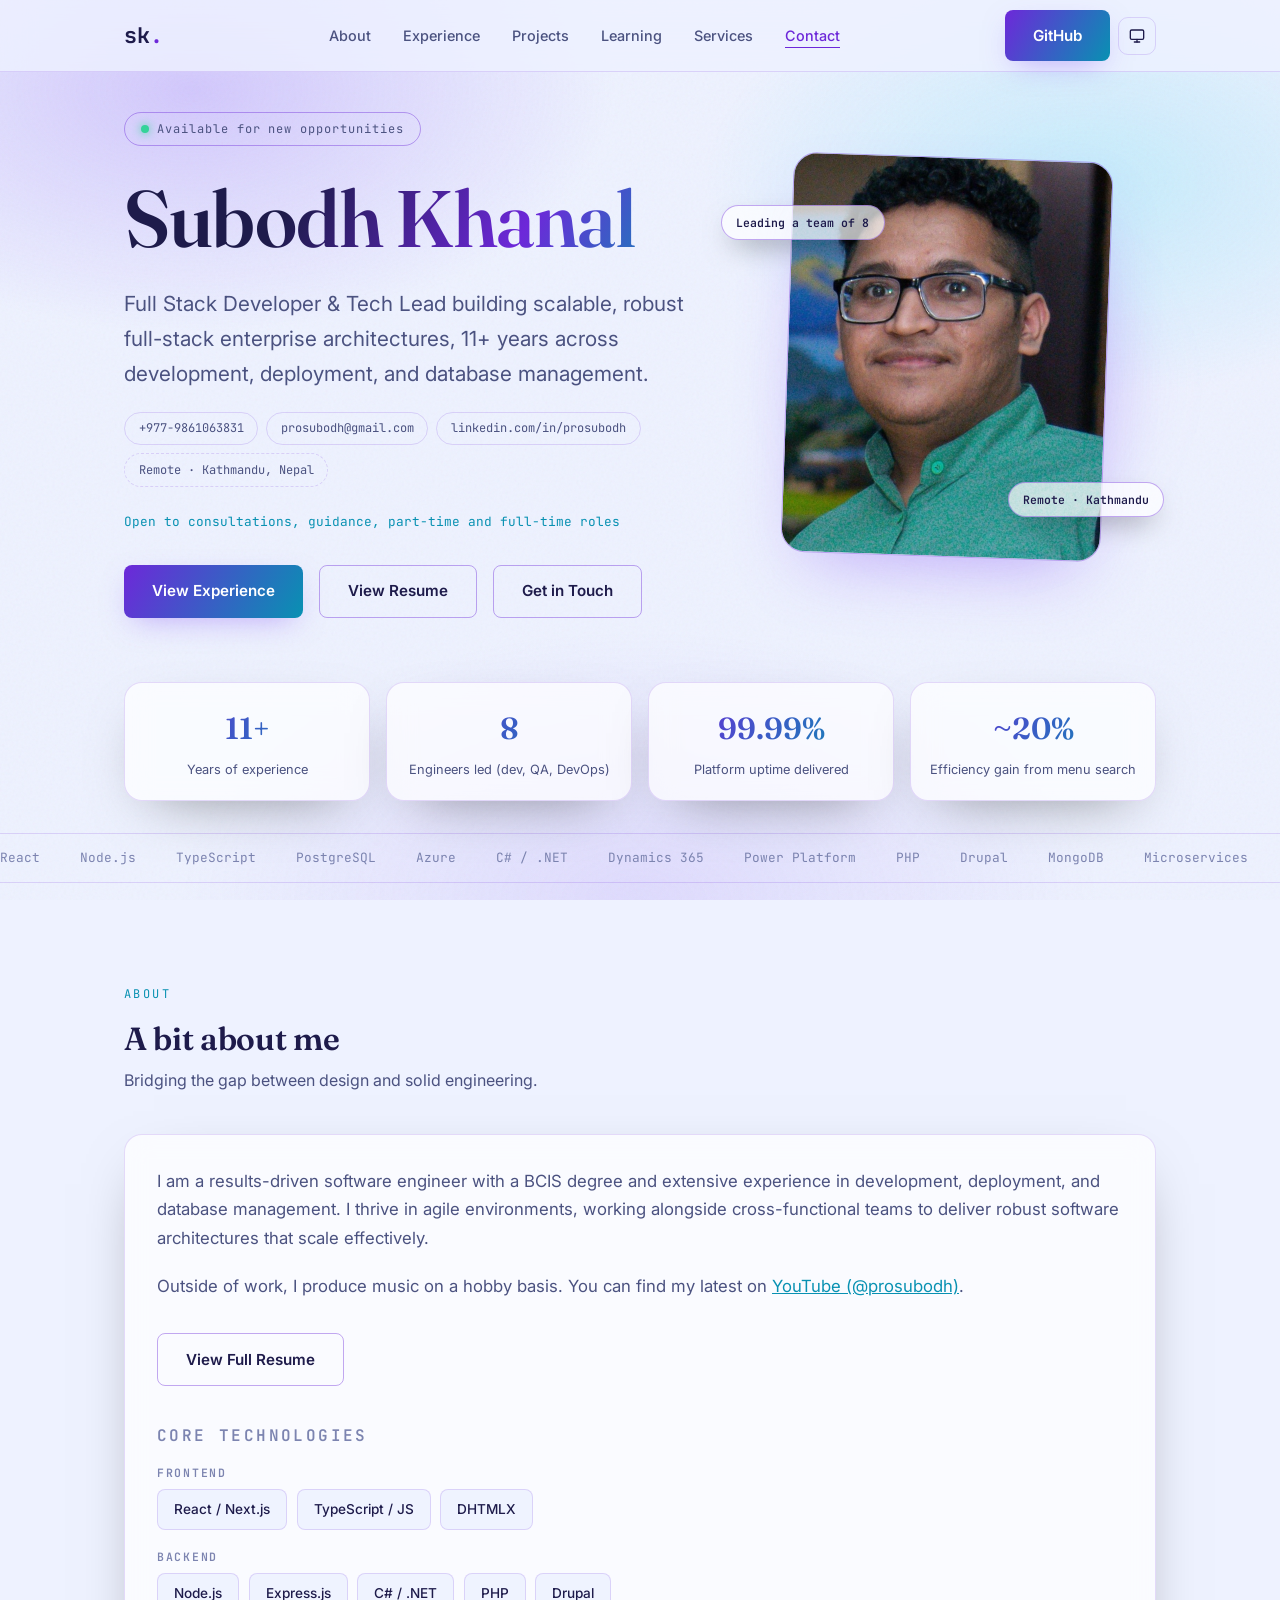
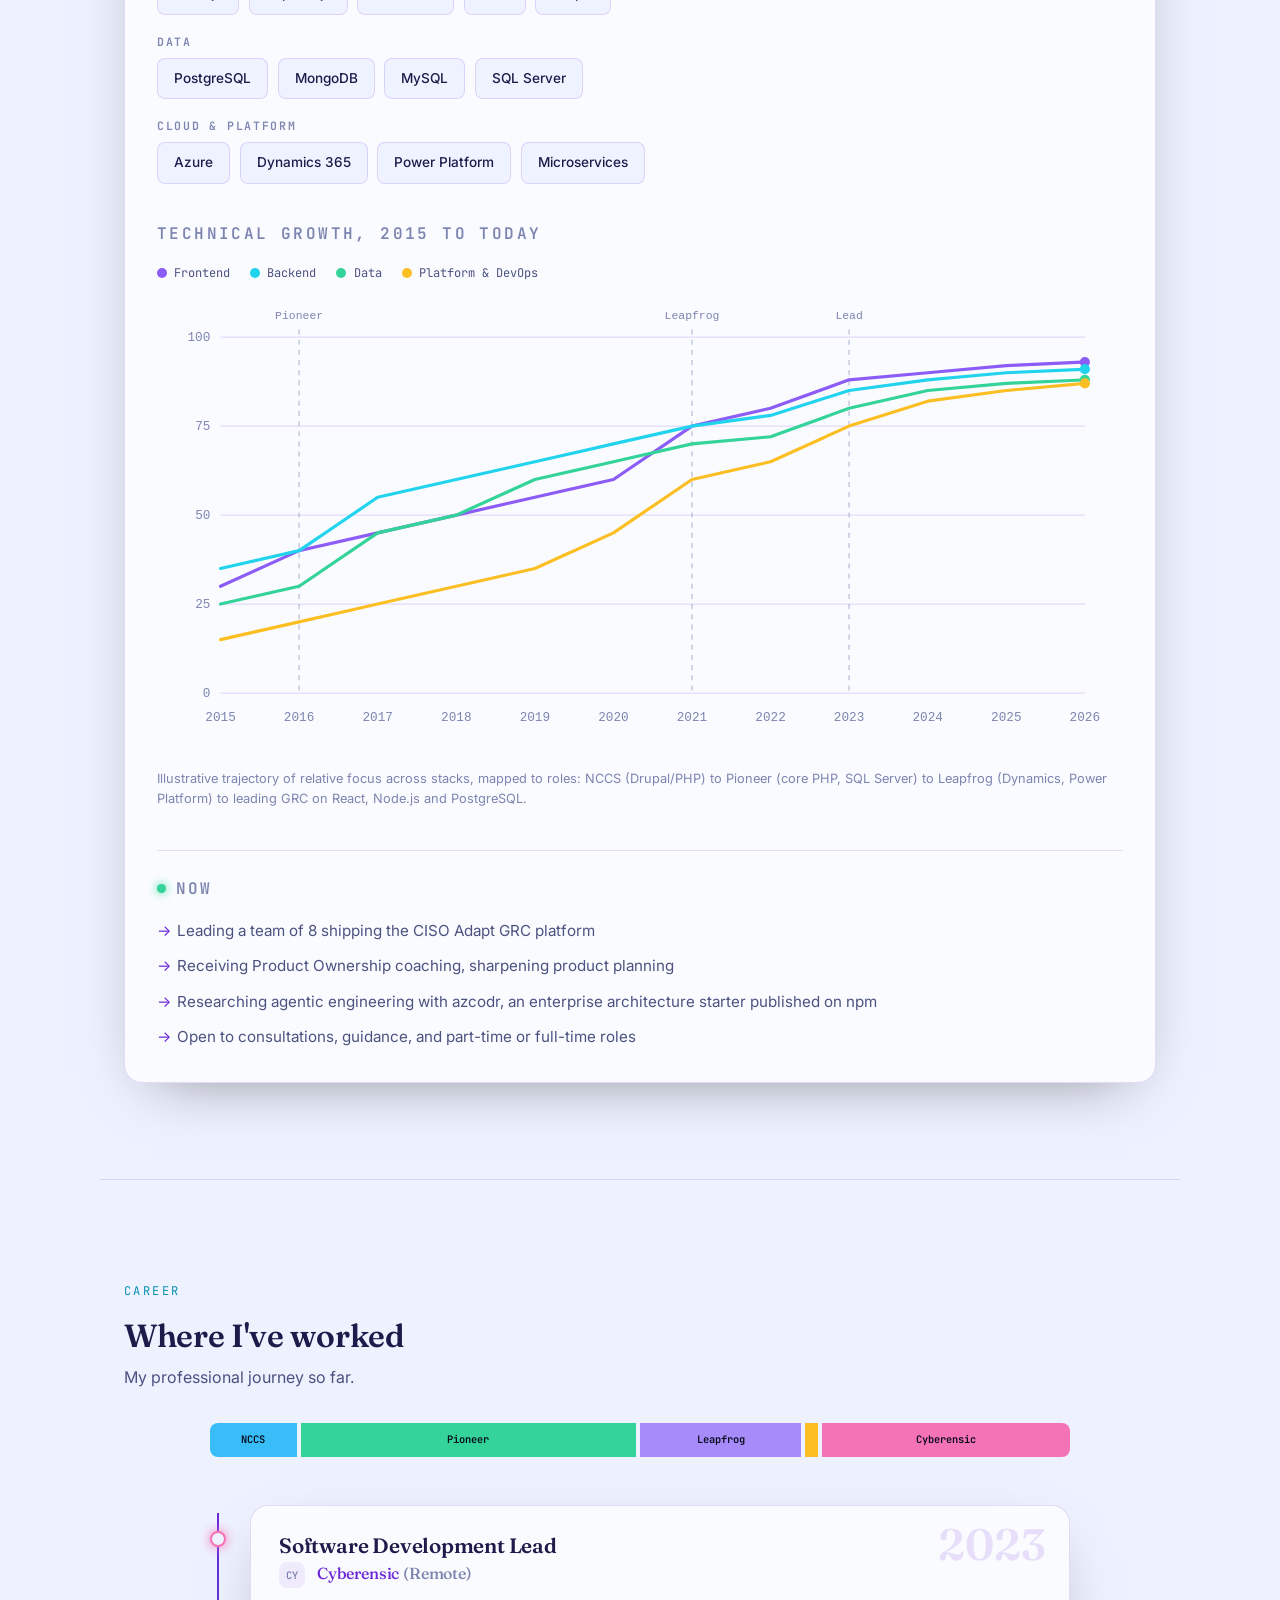
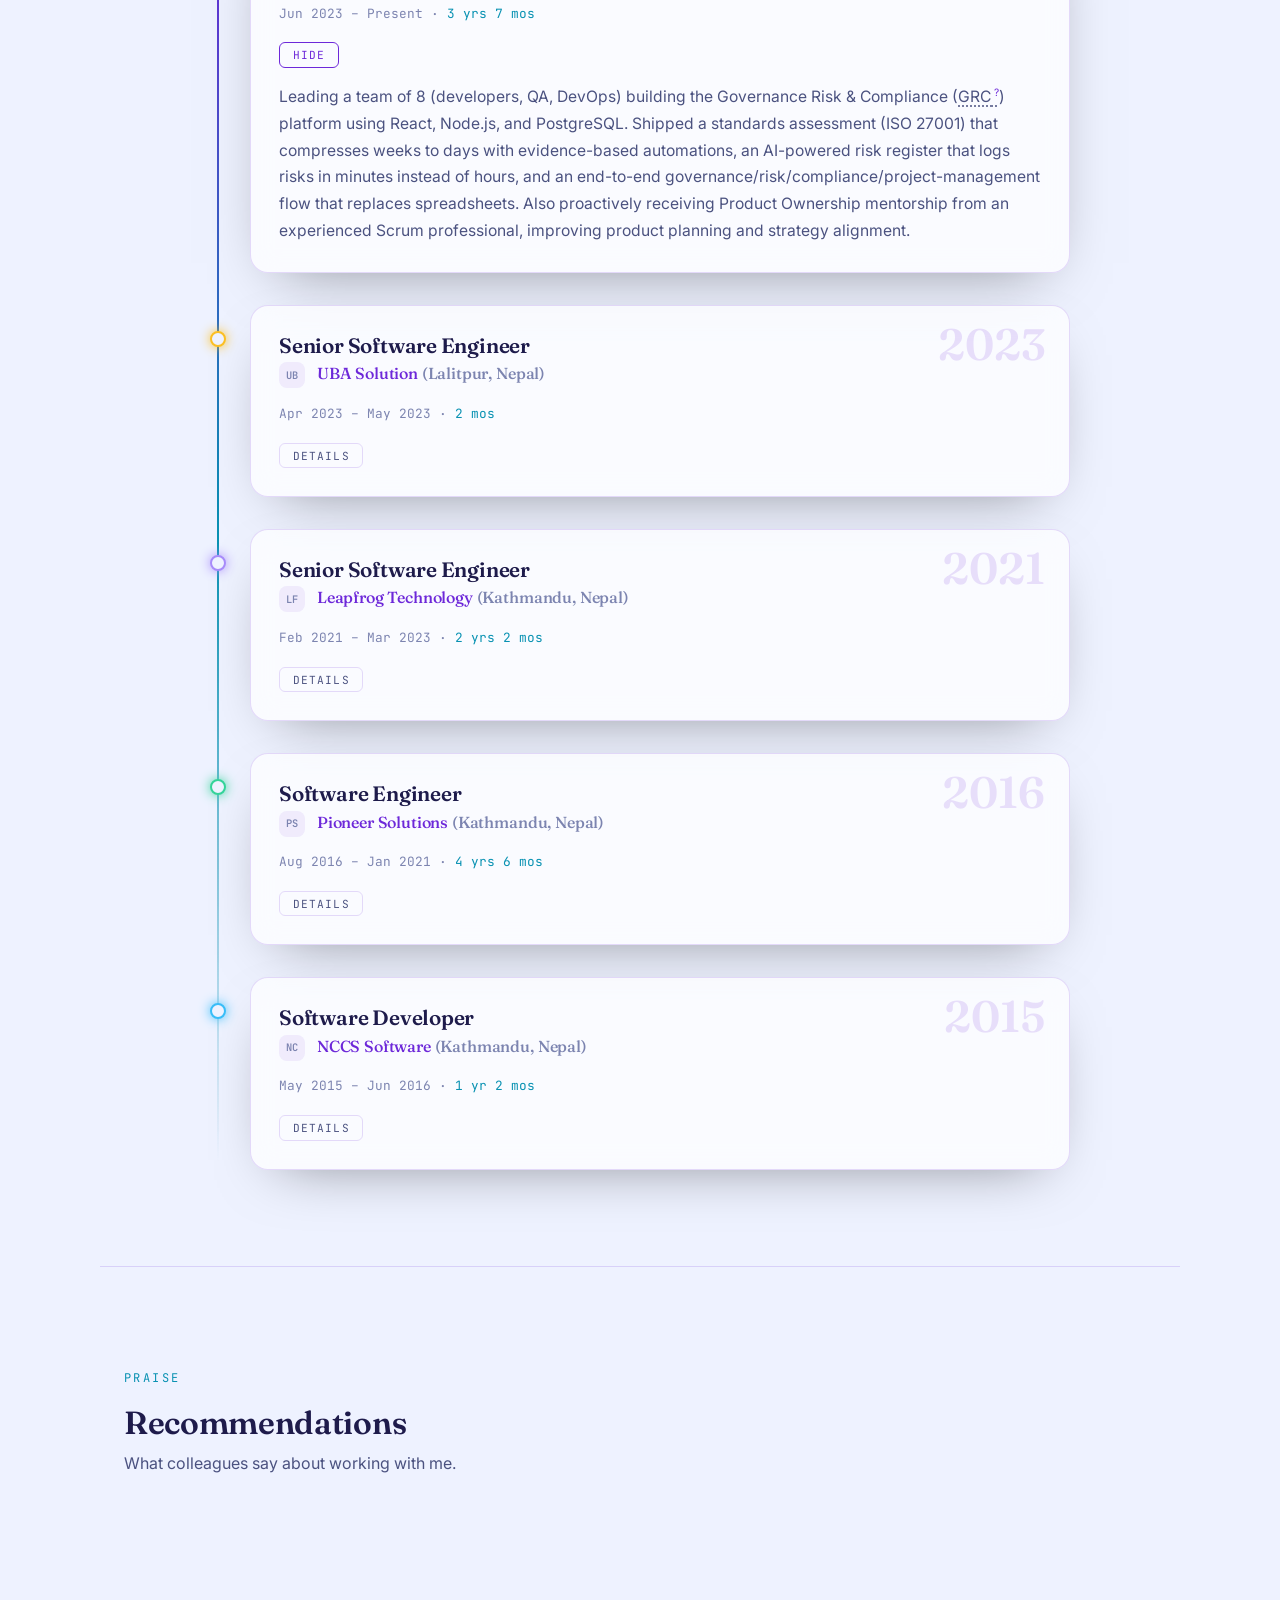
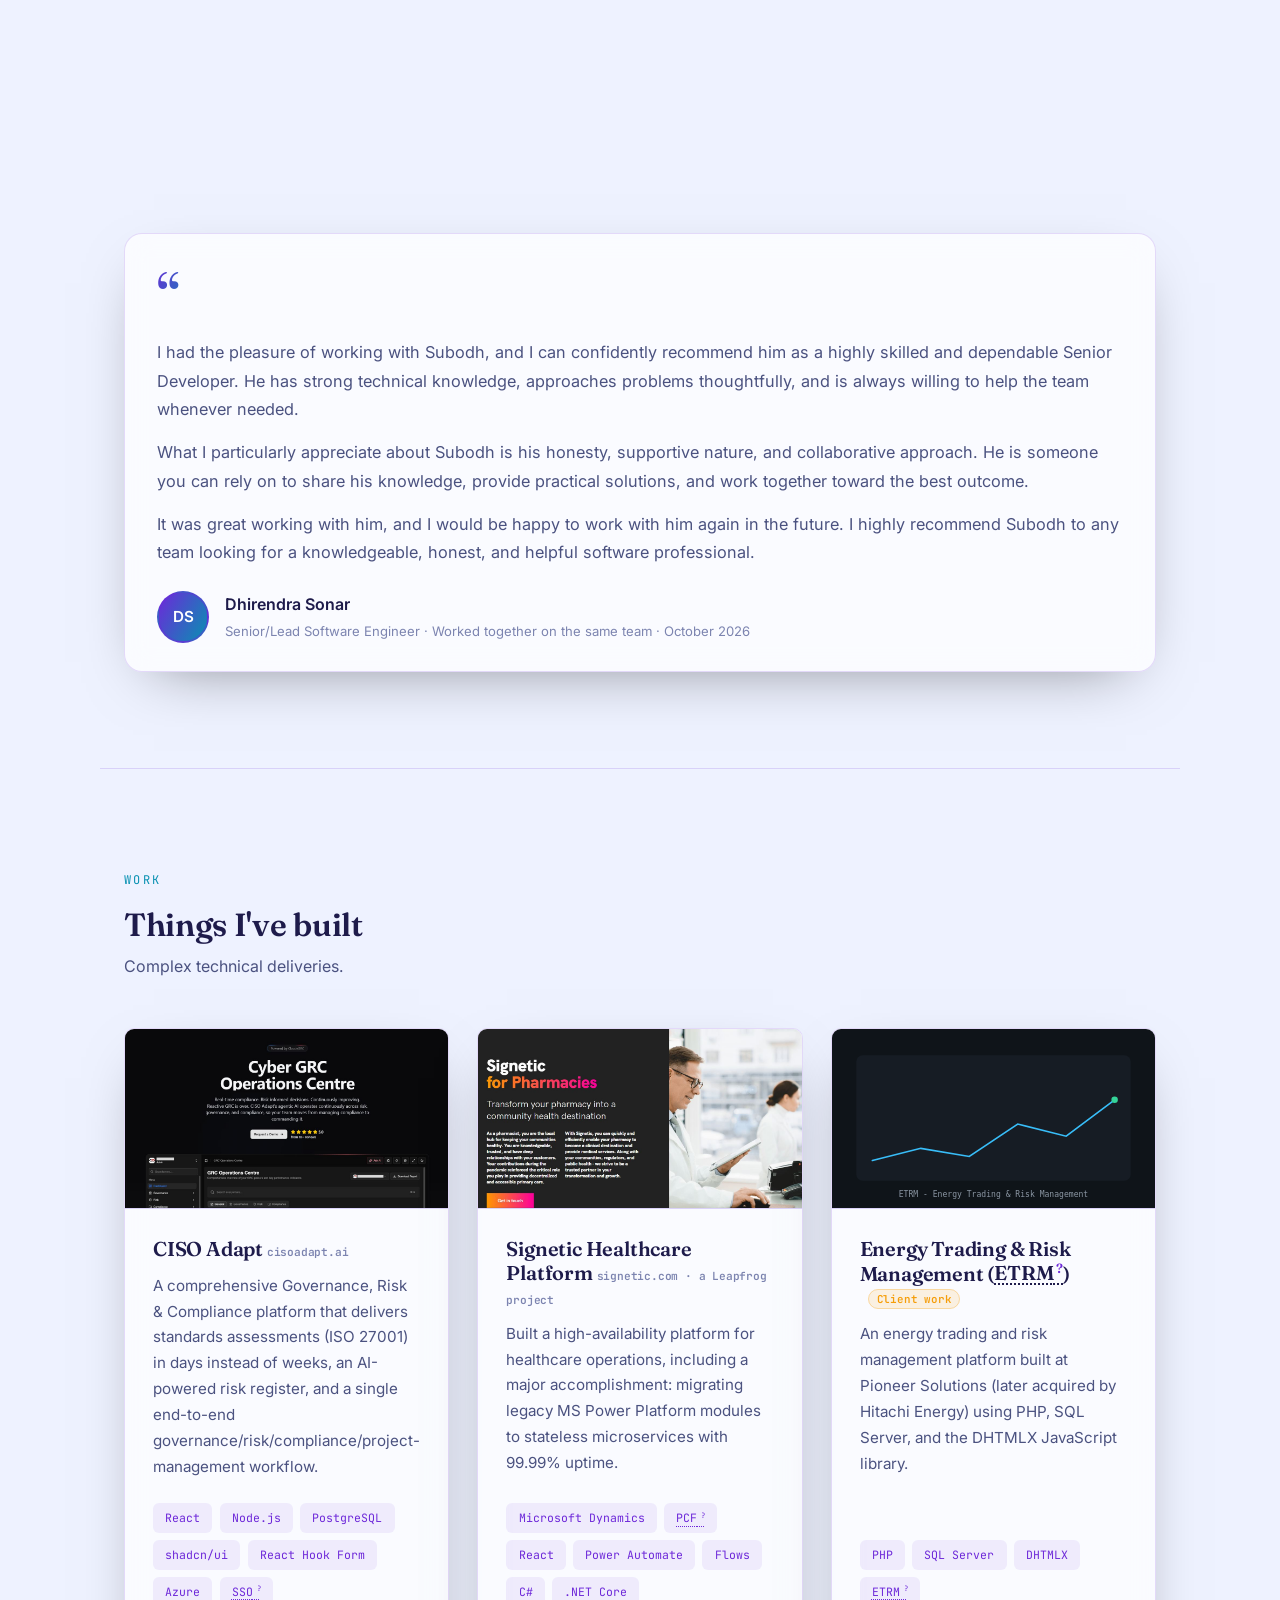
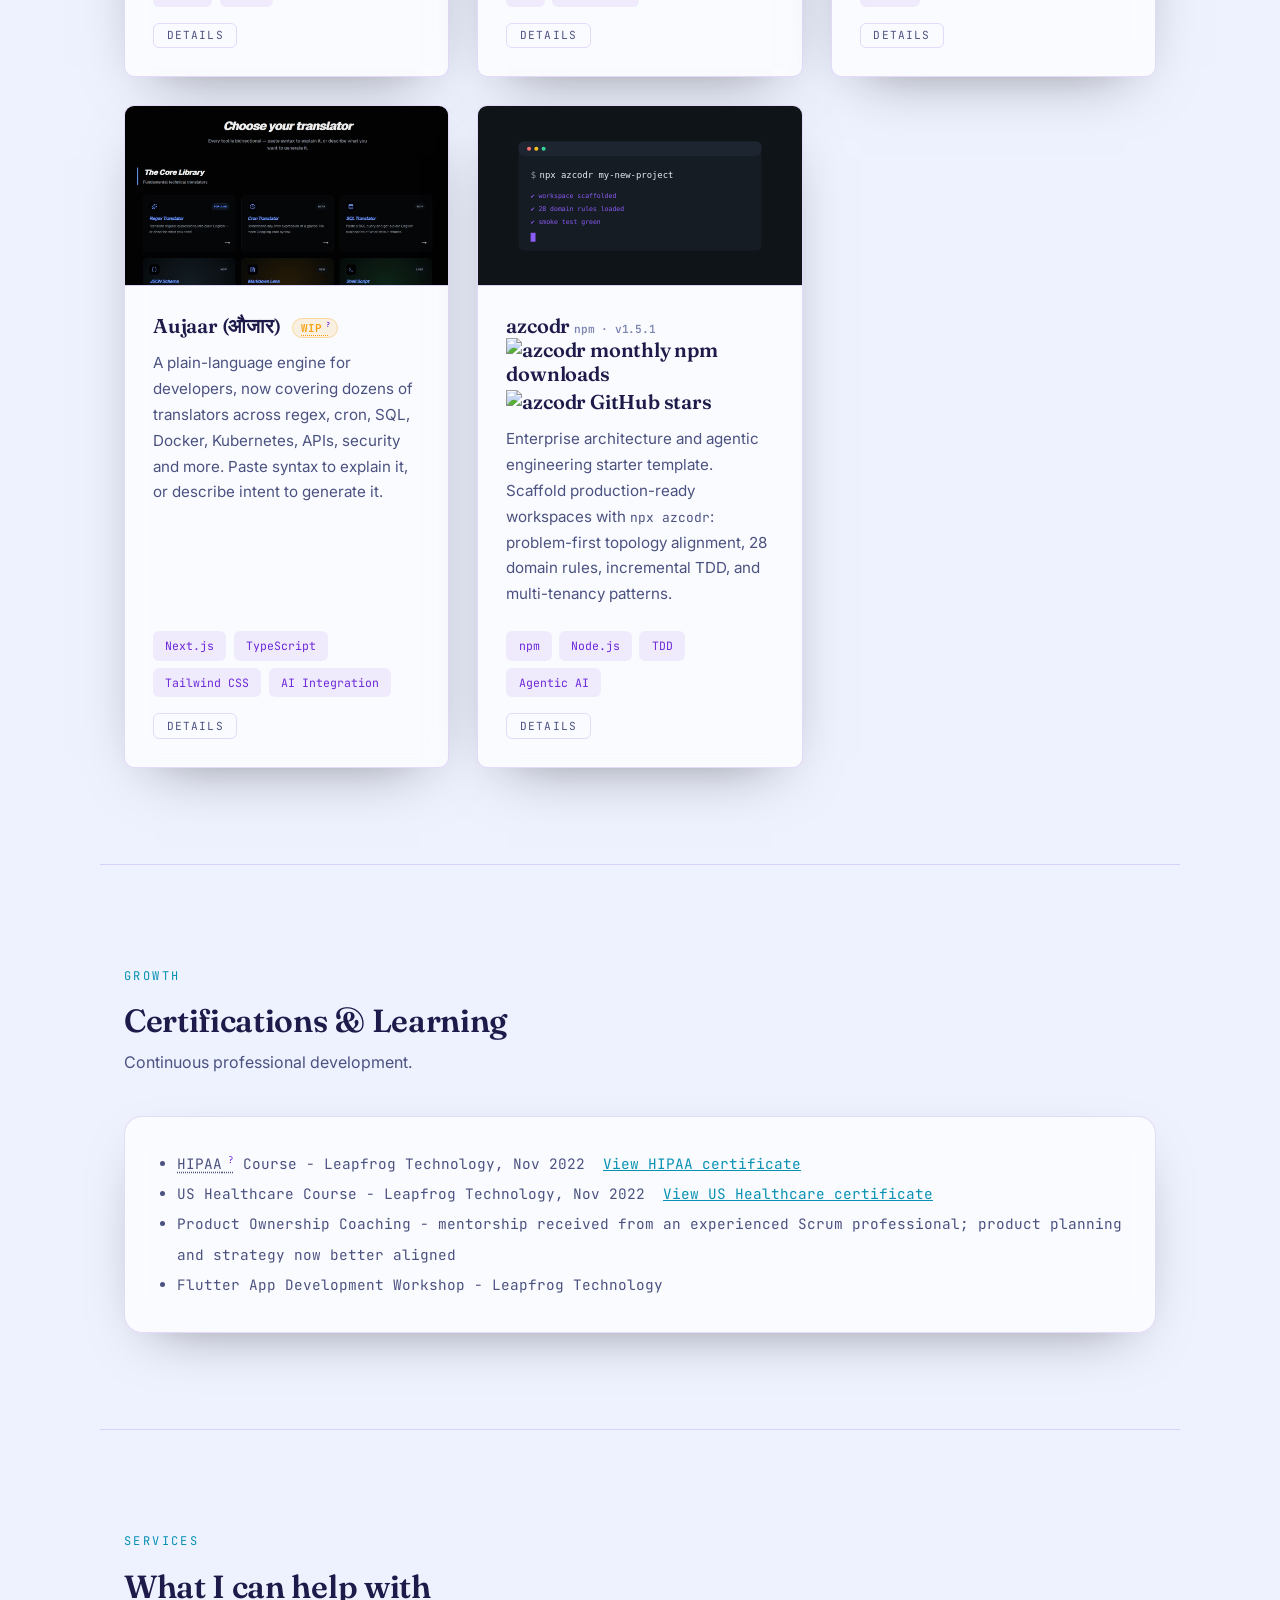
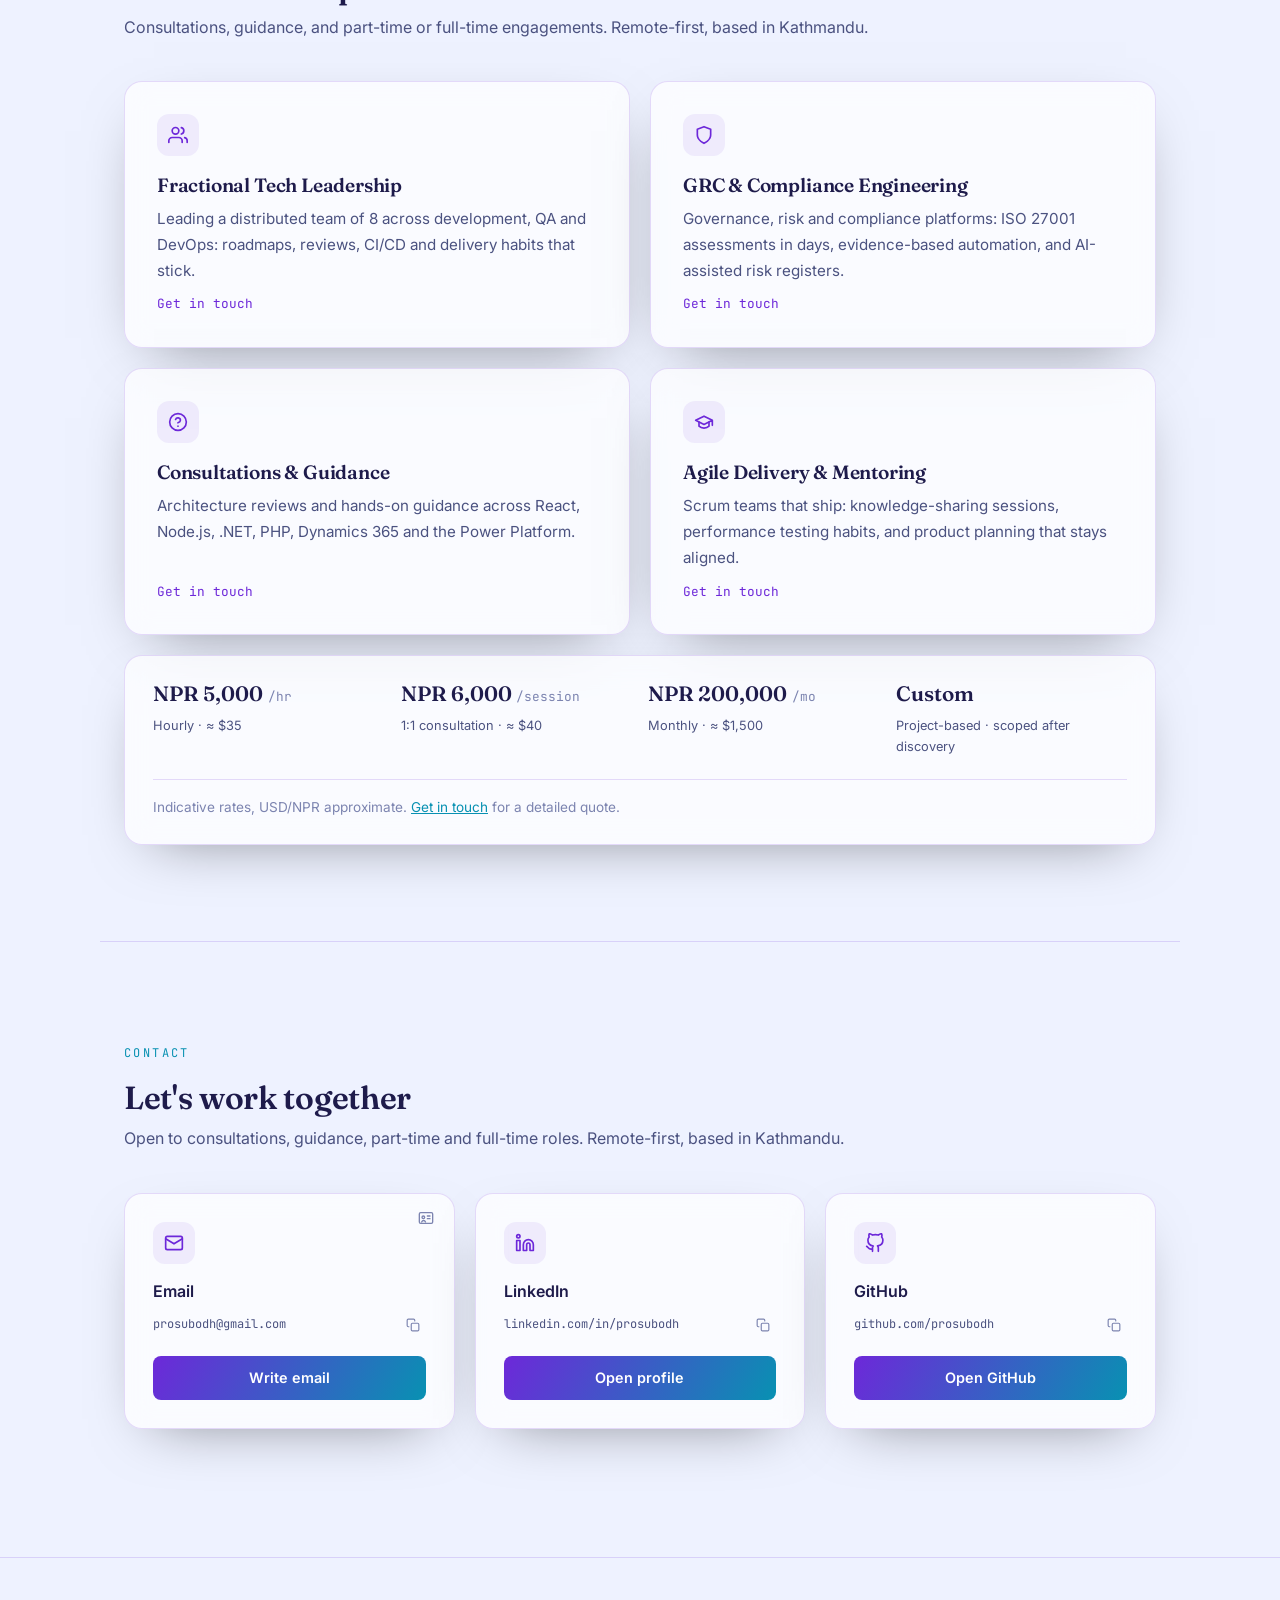
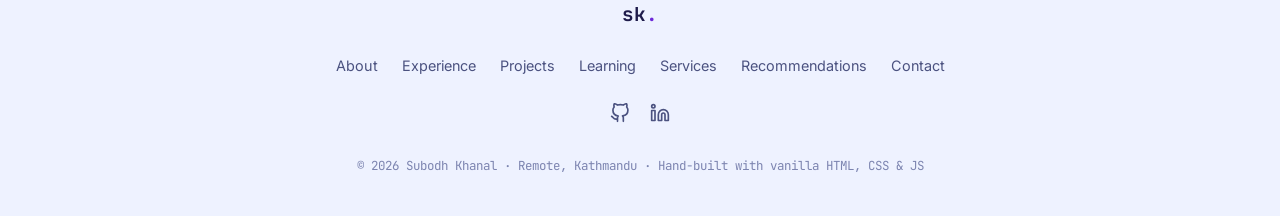
==== commit dbac5b49: "Add Dhirendra Sonar recommendation to portfolio Adds a second recommendation card from Dhirendra Son" ====
--- a/index.html
+++ b/index.html
@@ -55,8 +55,7 @@
       { "@type": "ListItem", "position": 2, "url": "https://www.signetic.com/pharmacies", "name": "Signetic Healthcare Platform" },
       { "@type": "ListItem", "position": 3, "name": "Energy Trading and Risk Management (ETRM)" },
       { "@type": "ListItem", "position": 4, "url": "https://aujaar.vercel.app/#tools", "name": "Aujaar - plain-language developer tools" },
-      { "@type": "ListItem", "position": 5, "url": "https://github.com/prosubodh/azcodr", "name": "azcodr - enterprise architecture starter on npm" },
-      { "@type": "ListItem", "position": 6, "url": "https://github.com/prosubodh/typed-settings", "name": "typed-settings - one-call typed config for TypeScript on npm" }
+      { "@type": "ListItem", "position": 5, "url": "https://github.com/prosubodh/azcodr", "name": "azcodr - enterprise architecture starter on npm" }
     ]
   }
   </script>
@@ -395,6 +394,21 @@
             </span>
           </figcaption>
         </figure>
+        <figure class="reco-card glass-card reveal">
+          <span class="reco-quote" aria-hidden="true">&ldquo;</span>
+          <blockquote>
+            <p>I had the pleasure of working with Subodh, and I can confidently recommend him as a highly skilled and dependable Senior Developer. He has strong technical knowledge, approaches problems thoughtfully, and is always willing to help the team whenever needed.</p>
+            <p>What I particularly appreciate about Subodh is his honesty, supportive nature, and collaborative approach. He is someone you can rely on to share his knowledge, provide practical solutions, and work together toward the best outcome.</p>
+            <p>It was great working with him, and I would be happy to work with him again in the future. I highly recommend Subodh to any team looking for a knowledgeable, honest, and helpful software professional.</p>
+          </blockquote>
+          <figcaption class="reco-author">
+            <span class="reco-initials" aria-hidden="true">DS</span>
+            <span class="reco-who">
+              <a href="https://www.linkedin.com/in/dhirusony15/" target="_blank">Dhirendra Sonar</a>
+              <span class="reco-role">Senior/Lead Software Engineer · Worked together on the same team · October 2026</span>
+            </span>
+          </figcaption>
+        </figure>
       </div>
     </section>
 
@@ -476,21 +490,6 @@
               <p>Published on npm (v1.5.1, MIT) with 28 single-responsibility domain rules, six agentic skills, and deterministic topology scaffolding across six system topologies.</p>
             </div>
             <div class="project-tech"><span>npm</span><span>Node.js</span><span>TDD</span><span>Agentic AI</span></div>
-          </div>
-        </div>
-
-        <div class="project-card glass-card reveal">
-          <a href="https://github.com/prosubodh/typed-settings" target="_blank" class="project-img-wrapper" style="text-decoration:none;" aria-label="typed-settings GitHub repository">
-            <img class="project-img" src="images/projects/typed-settings.svg" alt="typed-settings typed config preview" loading="lazy" decoding="async">
-          </a>
-          <div class="project-content">
-            <h3><a href="https://github.com/prosubodh/typed-settings" target="_blank" style="text-decoration:none;">typed-settings</a> <span style="font-family: var(--font-mono); font-size: 0.7rem; color: var(--text-muted);">npm · v0.1.4</span> <a href="https://www.npmjs.com/package/typed-settings" target="_blank" aria-label="typed-settings on npm"><img class="dl-badge" src="https://img.shields.io/npm/dm/typed-settings" alt="typed-settings monthly npm downloads" loading="lazy" decoding="async"></a> <a href="https://github.com/prosubodh/typed-settings" target="_blank" aria-label="typed-settings on GitHub"><img class="dl-badge" src="https://img.shields.io/github/stars/prosubodh/typed-settings" alt="typed-settings GitHub stars" loading="lazy" decoding="async"></a></h3>
-            <p>One-call typed config for TypeScript. Reads env, <span style="font-family: var(--font-mono); font-size: 0.85em;">.env</span> files, YAML/TOML/JSON, secrets dirs and vault secrets, validates against your schema, and hands you a frozen object.</p>
-            <button class="expand-btn" aria-expanded="false">Details</button>
-            <div class="project-extra">
-              <p>Published on npm (v0.1.4, MIT, Node 20+) with Standard Schema support (zod, valibot, arktype), legacy bridges (yup, joi, superstruct), <span style="font-family: var(--font-mono); font-size: 0.85em;">${VAR}</span> expansion, best-effort coercion, secret redaction, CLI (check/init/gen/watch), and Next.js / Vite / watch bindings. 309 tests, 100% coverage enforced.</p>
-            </div>
-            <div class="project-tech"><span>npm</span><span>TypeScript</span><span>Standard Schema</span><span>Node.js</span></div>
           </div>
         </div>
 
--- a/style.css
+++ b/style.css
@@ -507,8 +507,17 @@
   -webkit-background-clip: text; background-clip: text; -webkit-text-fill-color: transparent; color: transparent;
 }
 .reco-card blockquote { color: var(--text-secondary); font-size: 1.02rem; line-height: 1.75; margin: 0.5rem 0 1.5rem; }
+.reco-card blockquote p { margin: 0 0 0.9rem; }
+.reco-card blockquote p:last-child { margin-bottom: 0; }
 .reco-author { display: flex; align-items: center; gap: 1rem; }
 .reco-author img { width: 52px; height: 52px; border-radius: 50%; object-fit: cover; border: 2px solid var(--border-strong); }
+.reco-initials {
+  flex: none; display: flex; align-items: center; justify-content: center;
+  width: 52px; height: 52px; border-radius: 50%;
+  font-weight: 600; font-size: 0.95rem; color: #fff;
+  background: linear-gradient(120deg, var(--accent), var(--accent-2));
+  border: 2px solid var(--border-strong);
+}
 .reco-who { display: flex; flex-direction: column; gap: 0.15rem; }
 .reco-who a { font-weight: 600; color: var(--text-primary); text-decoration: none; }
 .reco-who a:hover { color: var(--accent); }
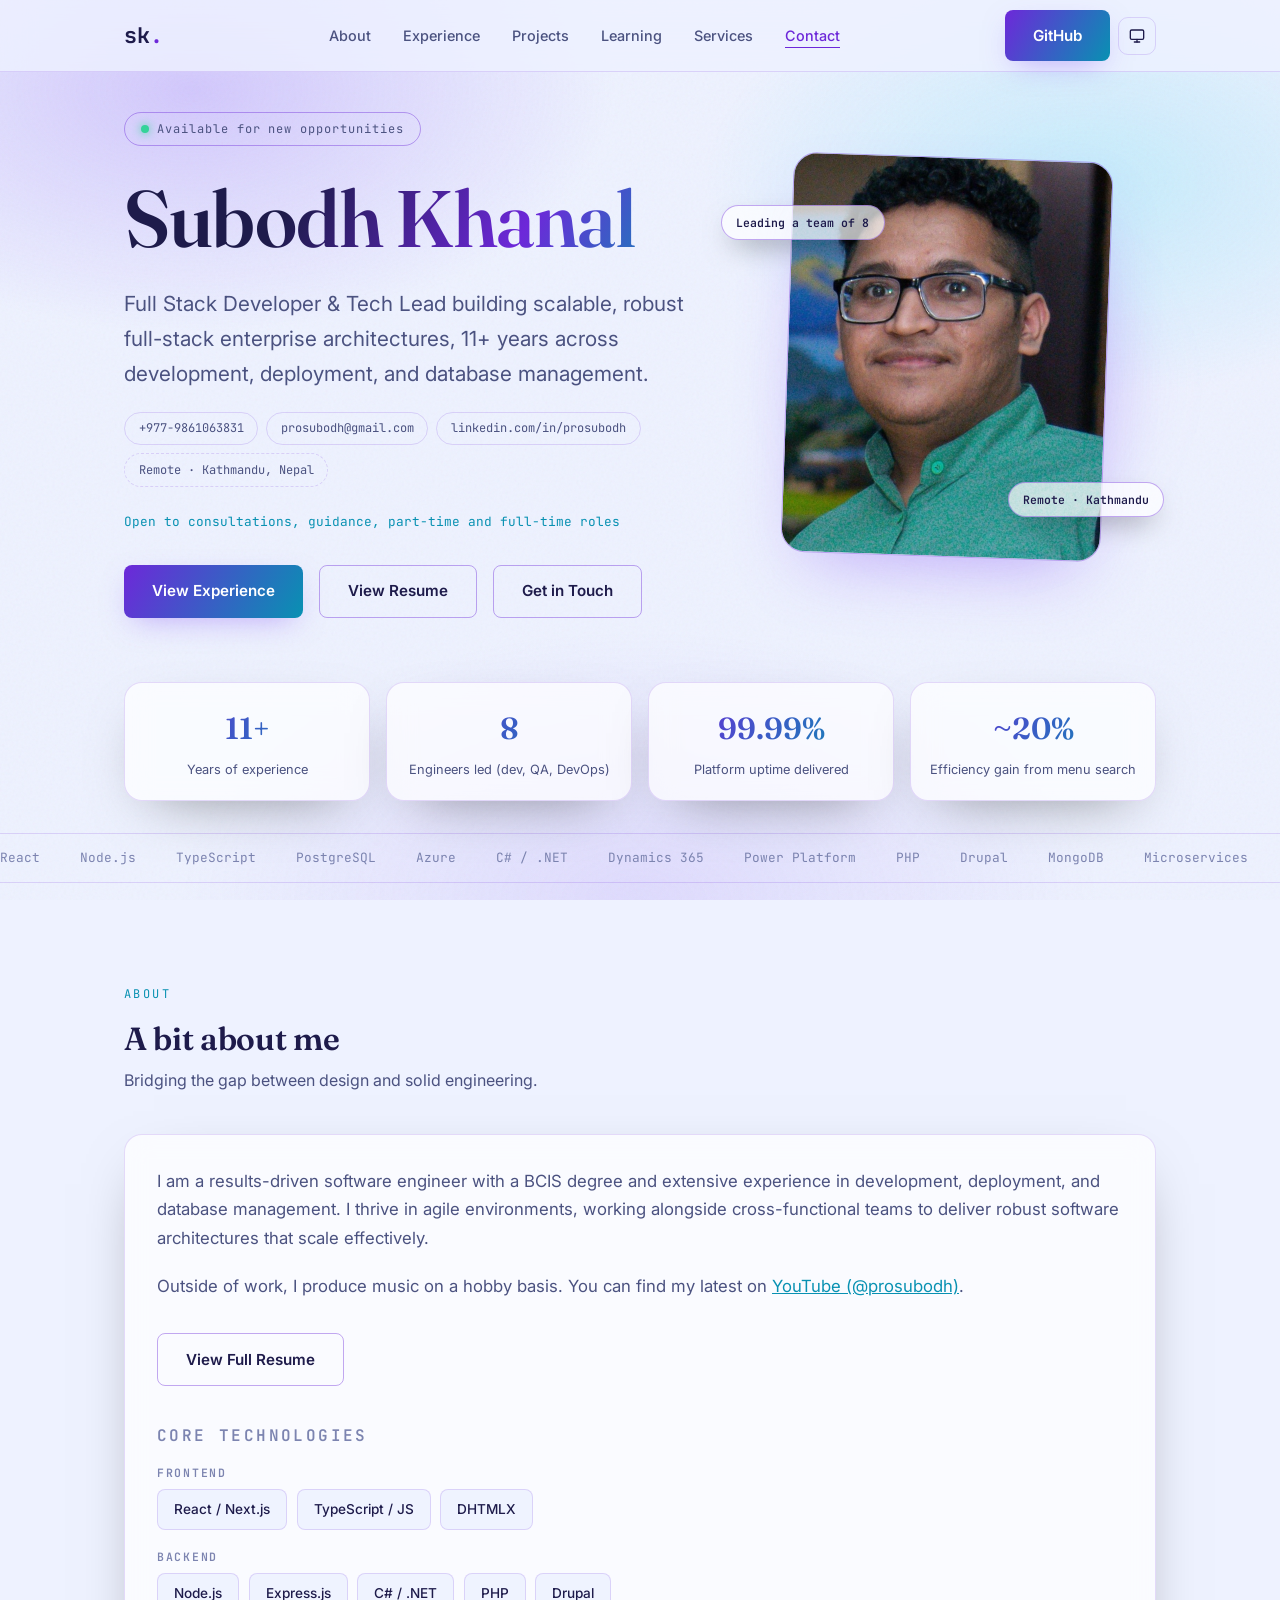
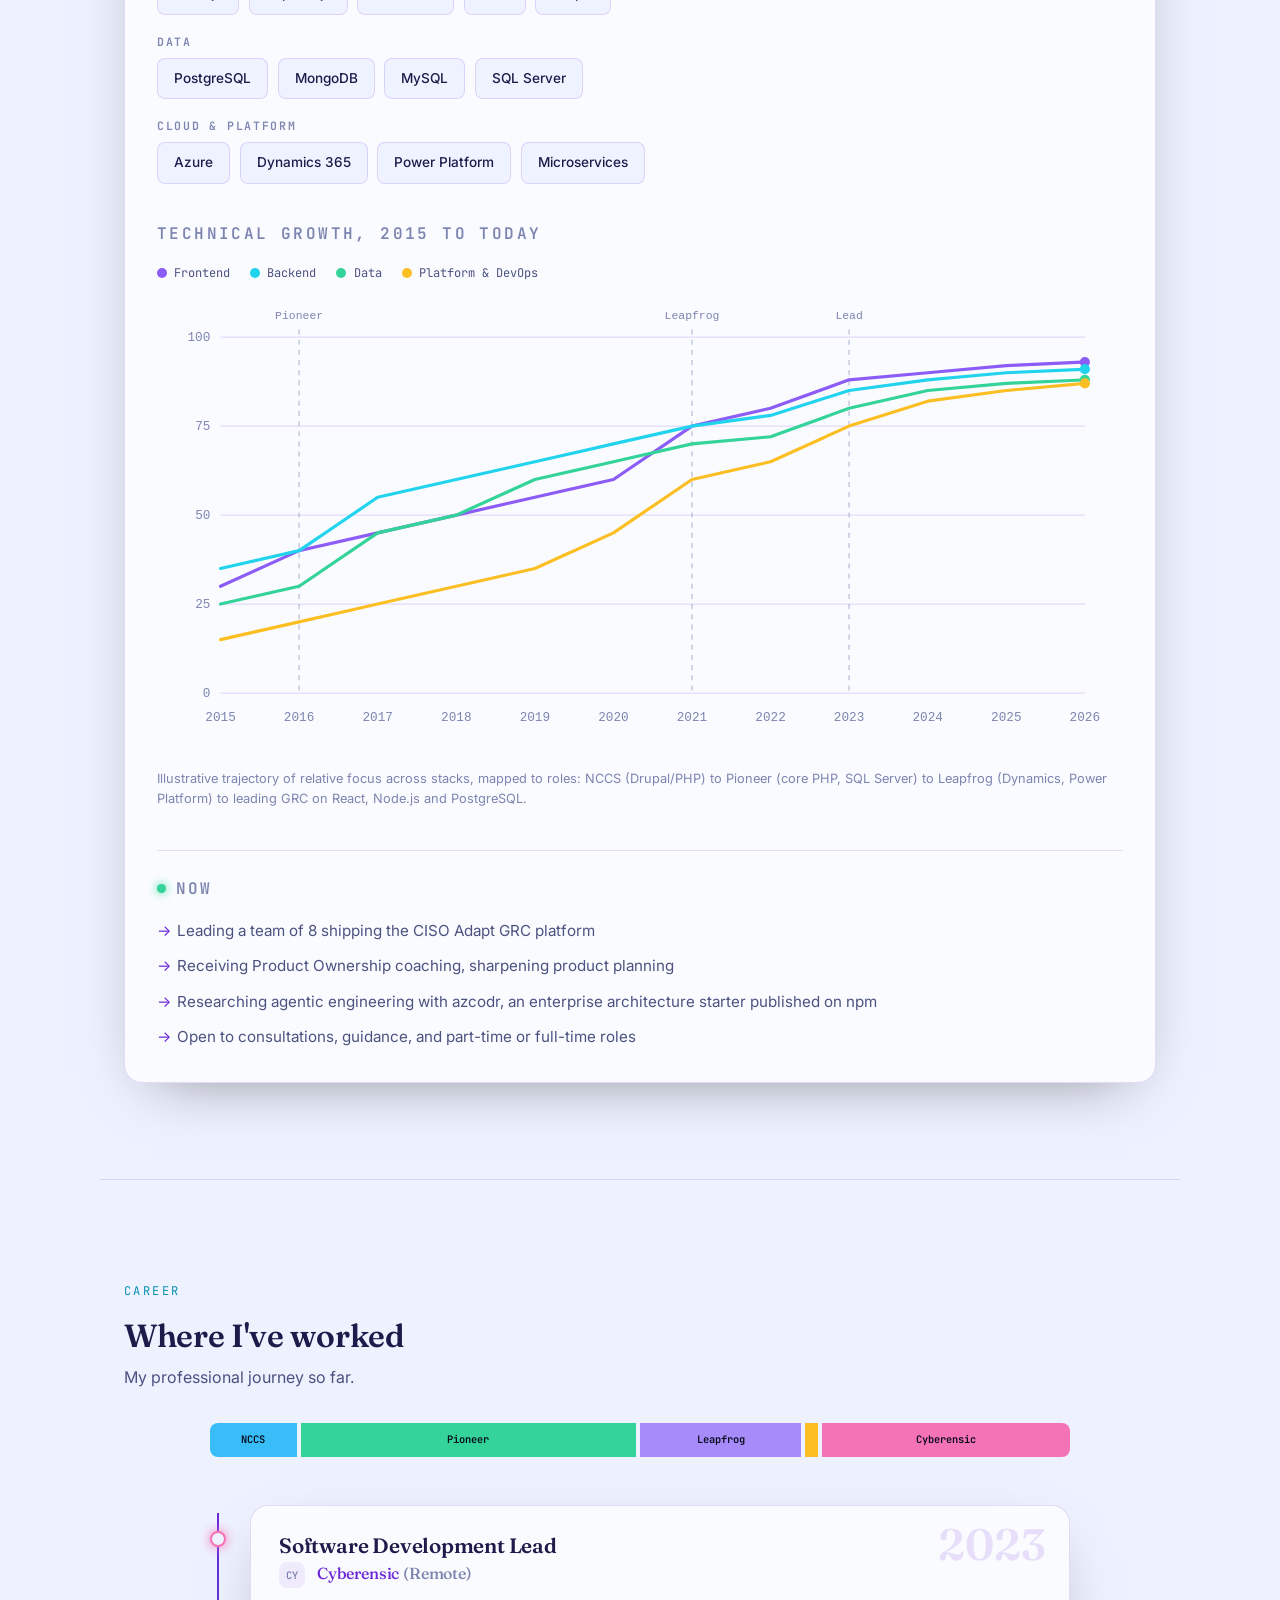
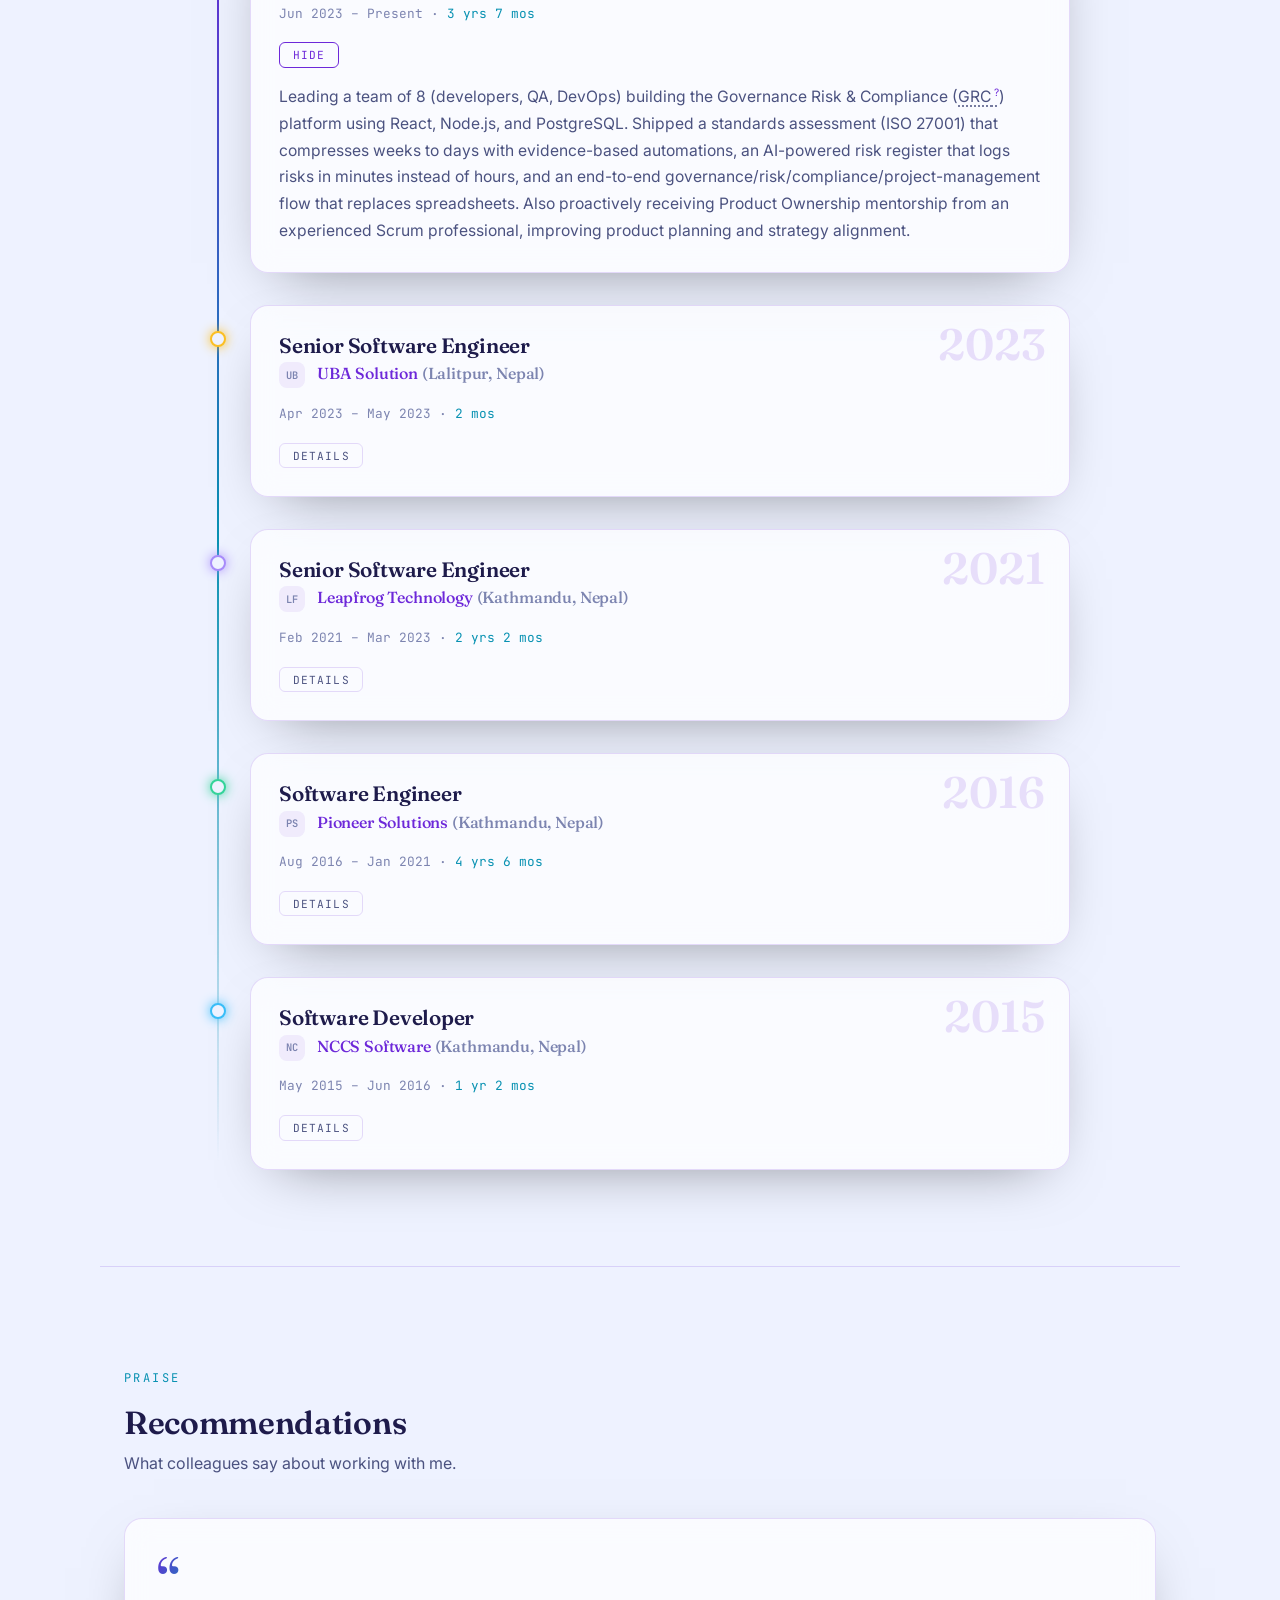
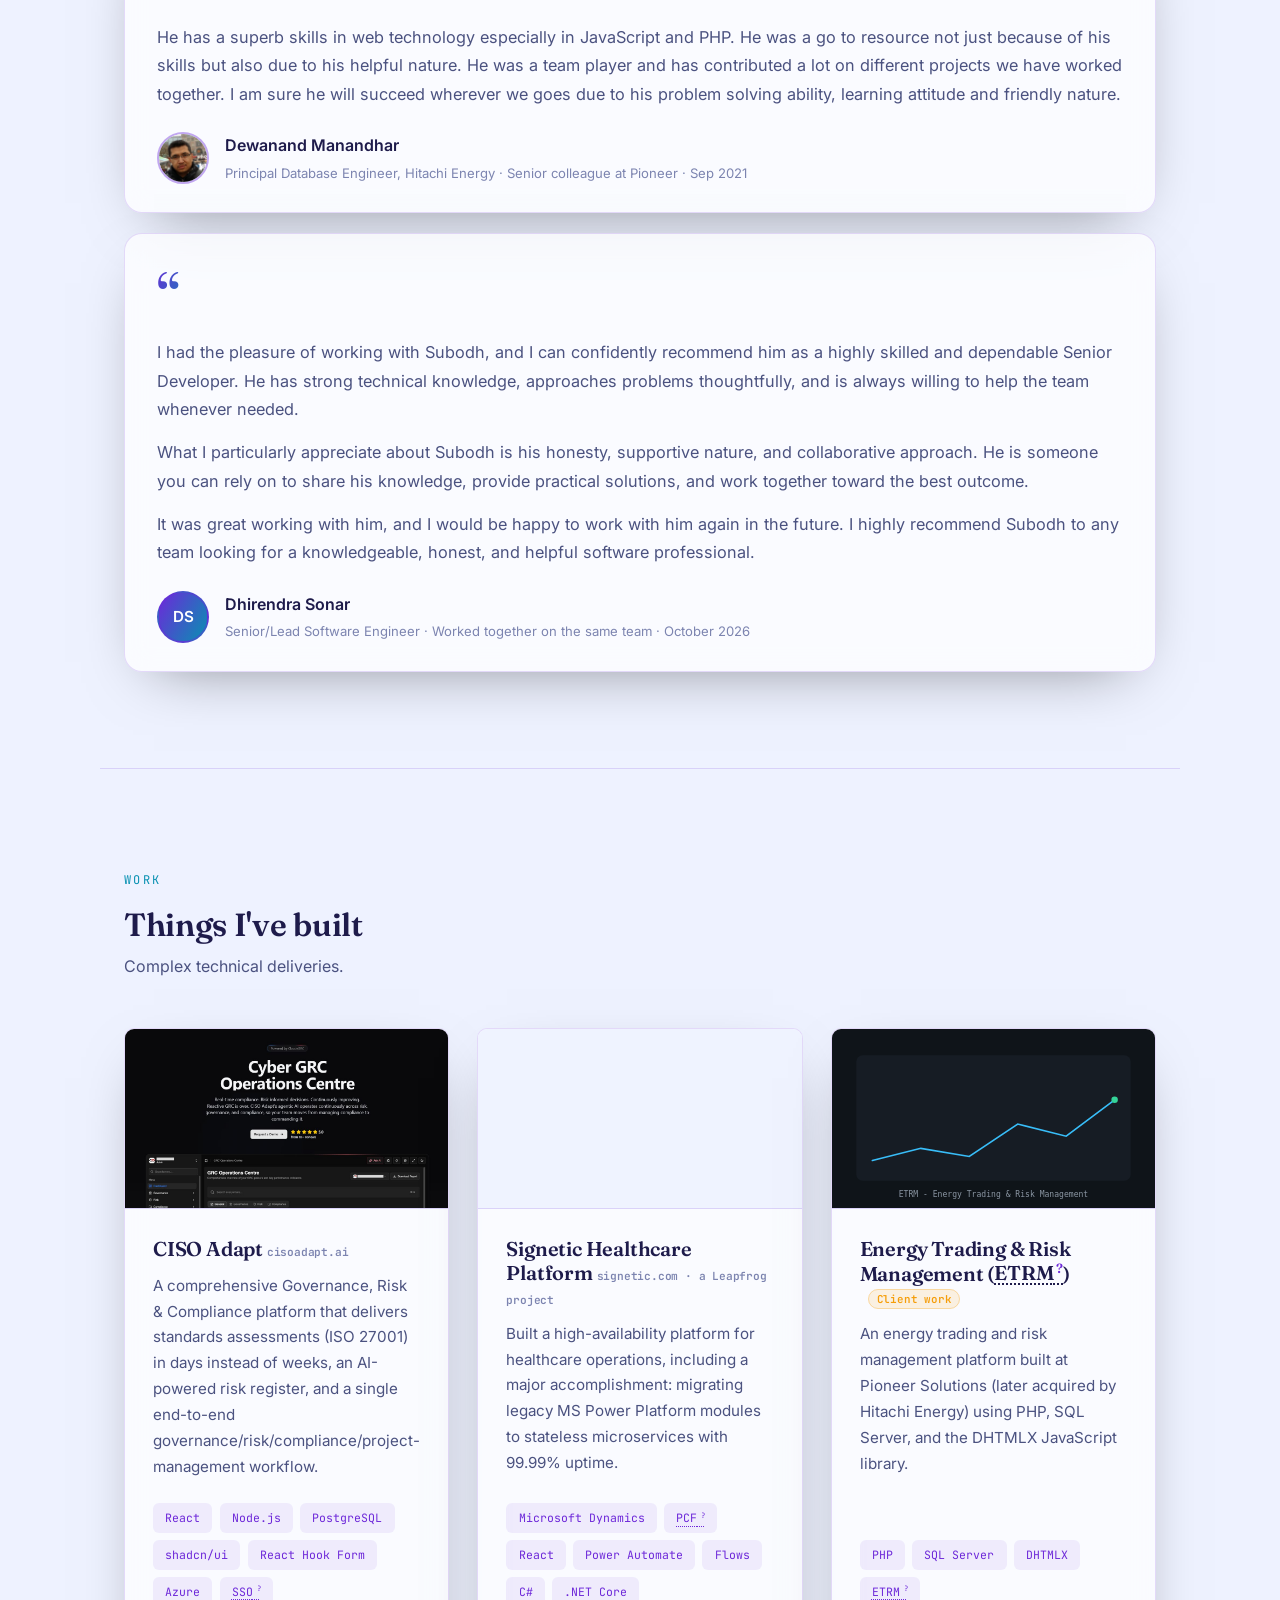
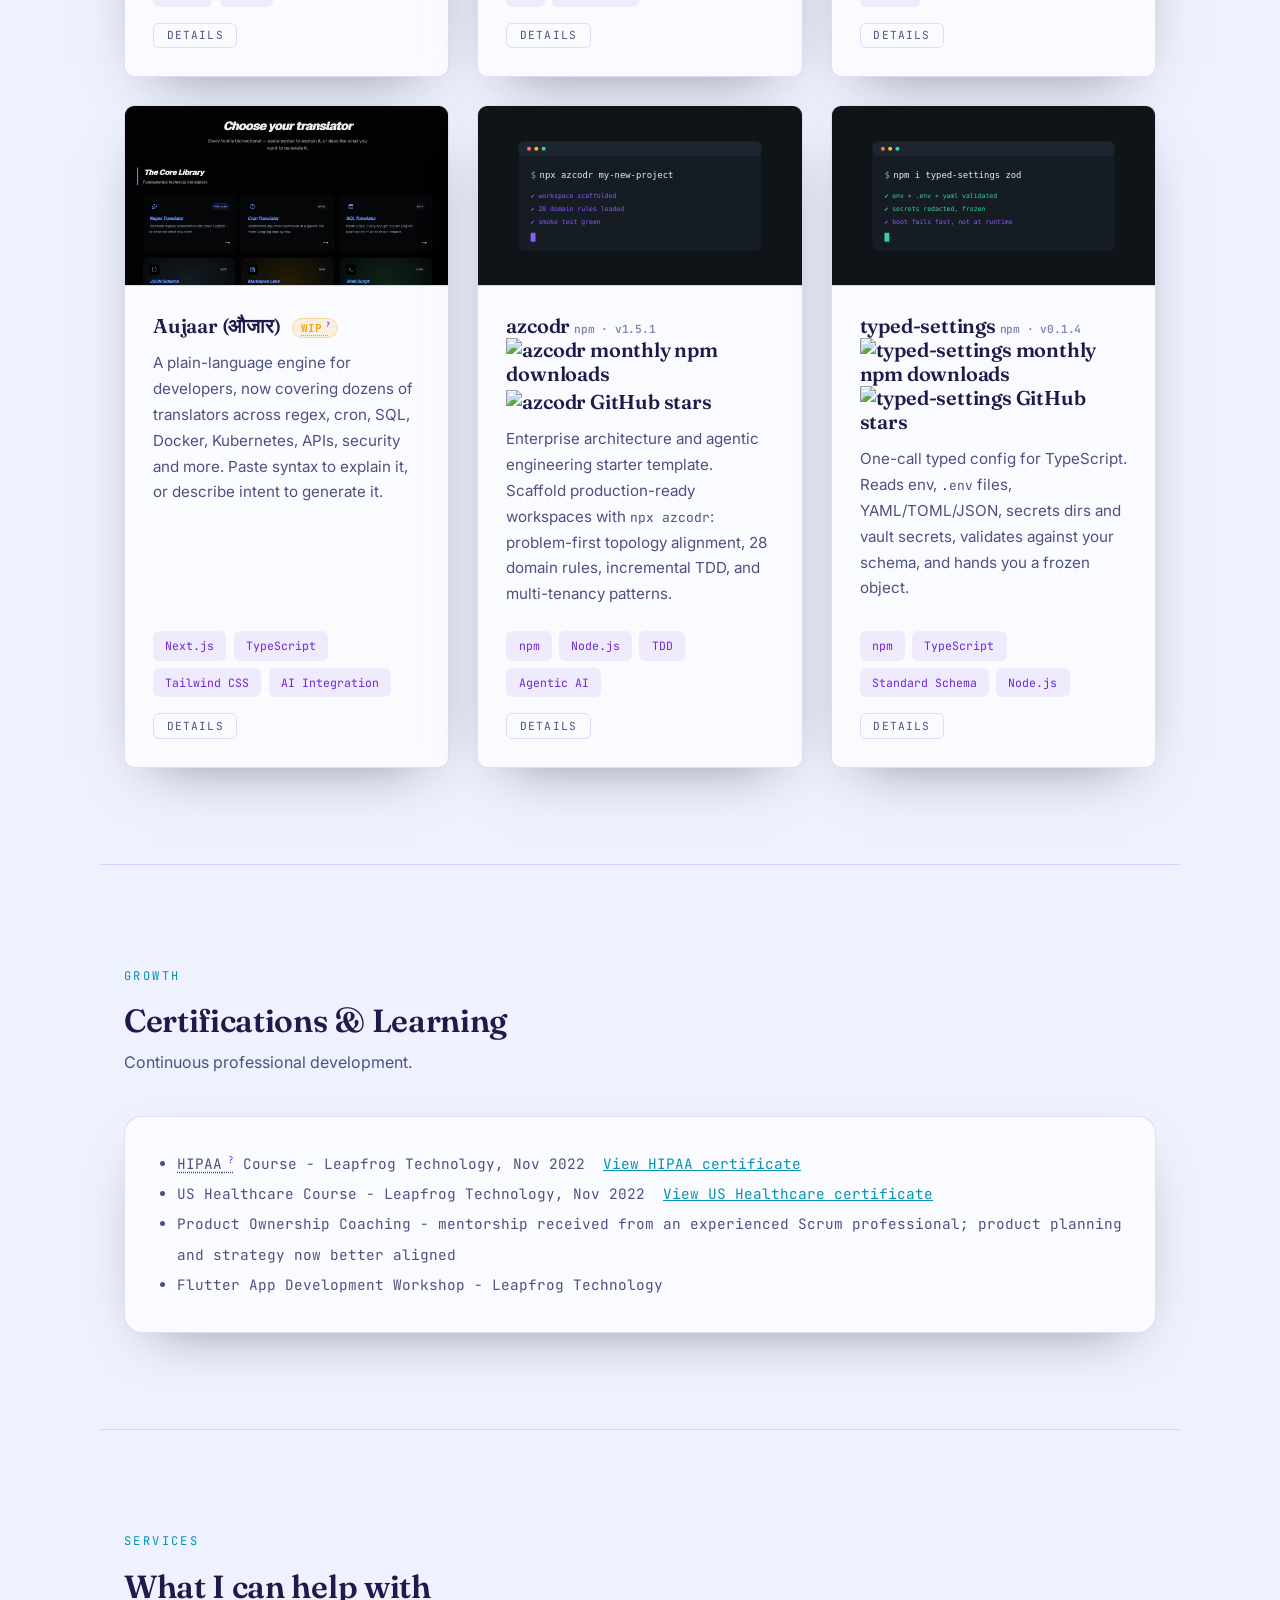
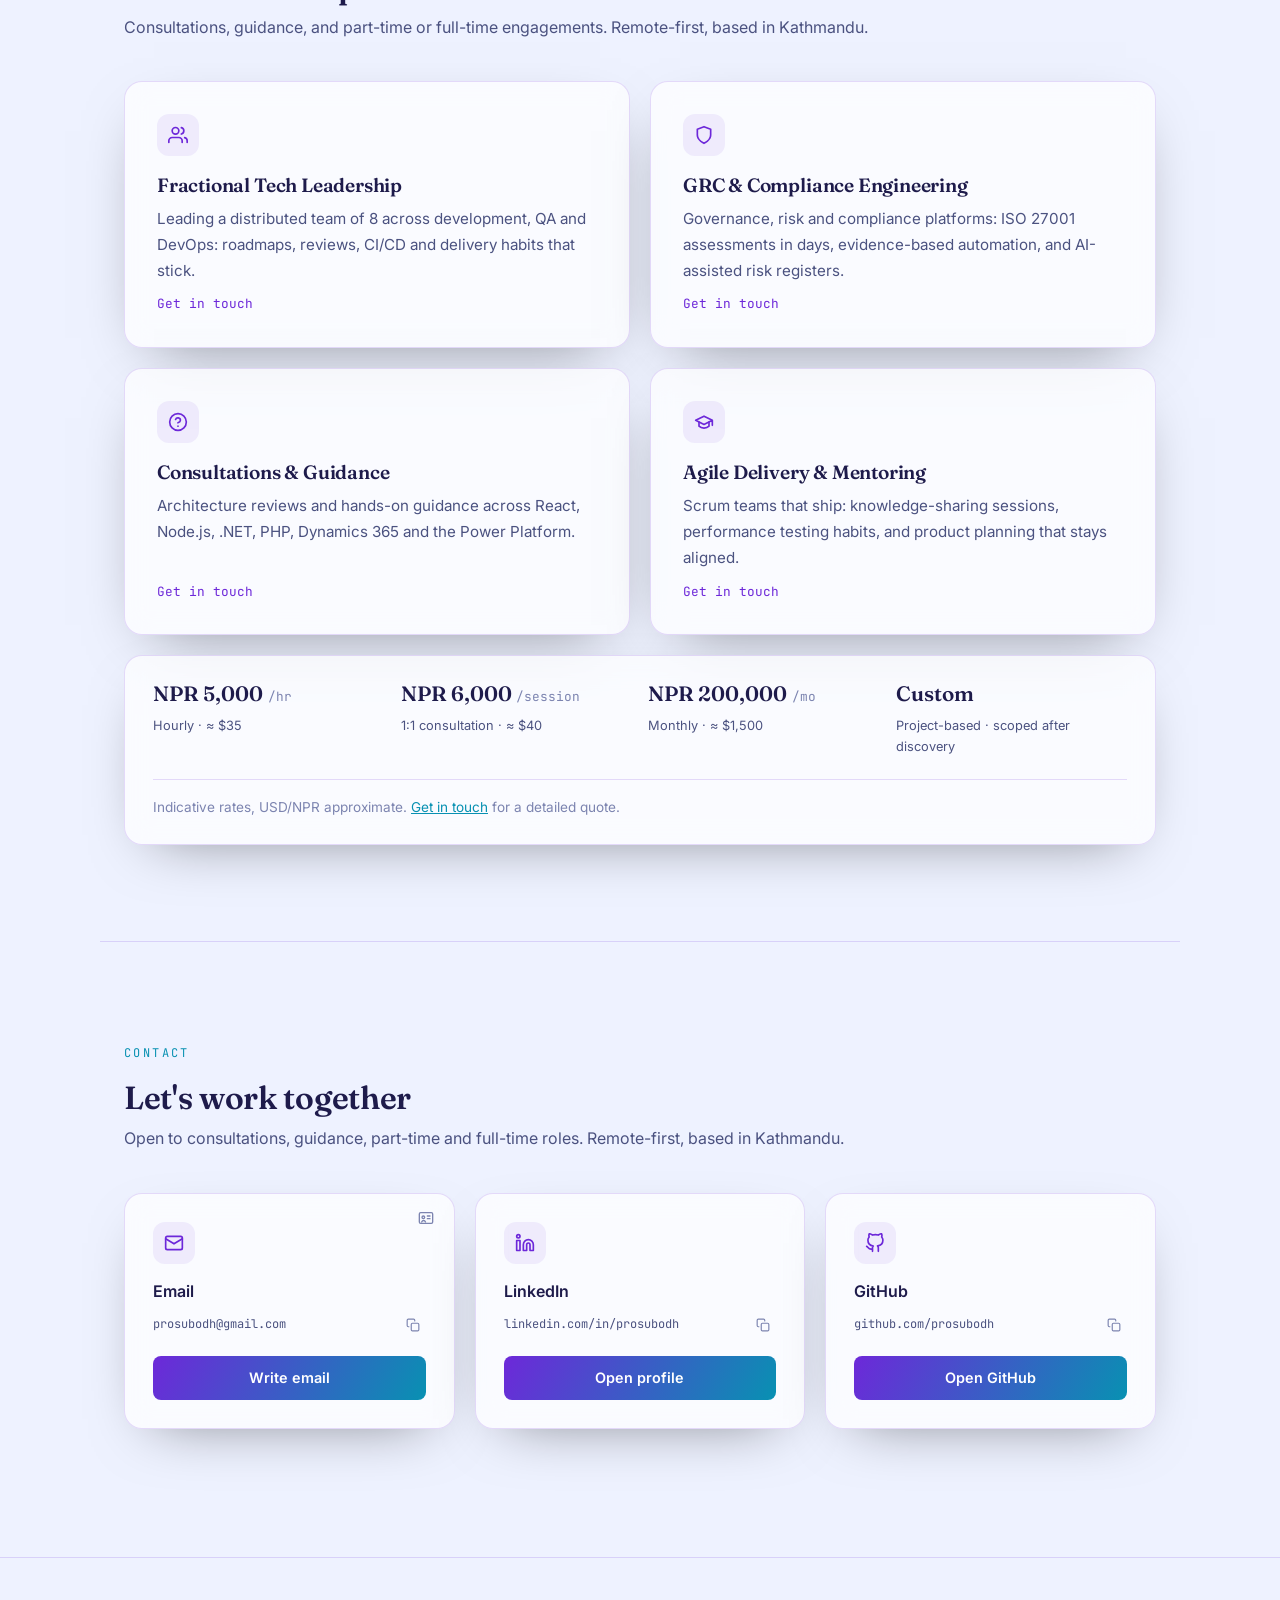
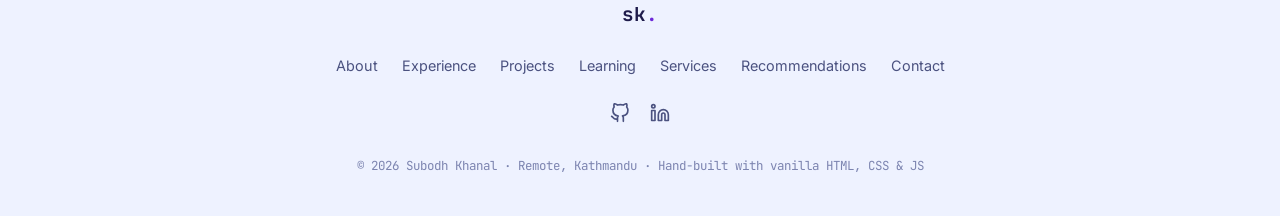
==== commit 1262c14a: "Merge pull request #27 from prosubodh/users/subodh.khanal/feat/dhirendra-recommendation Add Dhirendr" ====
--- a/index.html
+++ b/index.html
@@ -55,7 +55,8 @@
       { "@type": "ListItem", "position": 2, "url": "https://www.signetic.com/pharmacies", "name": "Signetic Healthcare Platform" },
       { "@type": "ListItem", "position": 3, "name": "Energy Trading and Risk Management (ETRM)" },
       { "@type": "ListItem", "position": 4, "url": "https://aujaar.vercel.app/#tools", "name": "Aujaar - plain-language developer tools" },
-      { "@type": "ListItem", "position": 5, "url": "https://github.com/prosubodh/azcodr", "name": "azcodr - enterprise architecture starter on npm" }
+      { "@type": "ListItem", "position": 5, "url": "https://github.com/prosubodh/azcodr", "name": "azcodr - enterprise architecture starter on npm" },
+      { "@type": "ListItem", "position": 6, "url": "https://github.com/prosubodh/typed-settings", "name": "typed-settings - one-call typed config for TypeScript on npm" }
     ]
   }
   </script>
@@ -493,6 +494,21 @@
           </div>
         </div>
 
+        <div class="project-card glass-card reveal">
+          <a href="https://github.com/prosubodh/typed-settings" target="_blank" class="project-img-wrapper" style="text-decoration:none;" aria-label="typed-settings GitHub repository">
+            <img class="project-img" src="images/projects/typed-settings.svg" alt="typed-settings typed config preview" loading="lazy" decoding="async">
+          </a>
+          <div class="project-content">
+            <h3><a href="https://github.com/prosubodh/typed-settings" target="_blank" style="text-decoration:none;">typed-settings</a> <span style="font-family: var(--font-mono); font-size: 0.7rem; color: var(--text-muted);">npm · v0.1.4</span> <a href="https://www.npmjs.com/package/typed-settings" target="_blank" aria-label="typed-settings on npm"><img class="dl-badge" src="https://img.shields.io/npm/dm/typed-settings" alt="typed-settings monthly npm downloads" loading="lazy" decoding="async"></a> <a href="https://github.com/prosubodh/typed-settings" target="_blank" aria-label="typed-settings on GitHub"><img class="dl-badge" src="https://img.shields.io/github/stars/prosubodh/typed-settings" alt="typed-settings GitHub stars" loading="lazy" decoding="async"></a></h3>
+            <p>One-call typed config for TypeScript. Reads env, <span style="font-family: var(--font-mono); font-size: 0.85em;">.env</span> files, YAML/TOML/JSON, secrets dirs and vault secrets, validates against your schema, and hands you a frozen object.</p>
+            <button class="expand-btn" aria-expanded="false">Details</button>
+            <div class="project-extra">
+              <p>Published on npm (v0.1.4, MIT, Node 20+) with Standard Schema support (zod, valibot, arktype), legacy bridges (yup, joi, superstruct), <span style="font-family: var(--font-mono); font-size: 0.85em;">${VAR}</span> expansion, best-effort coercion, secret redaction, CLI (check/init/gen/watch), and Next.js / Vite / watch bindings. 309 tests, 100% coverage enforced.</p>
+            </div>
+            <div class="project-tech"><span>npm</span><span>TypeScript</span><span>Standard Schema</span><span>Node.js</span></div>
+          </div>
+        </div>
+
       </div>
     </section>
 
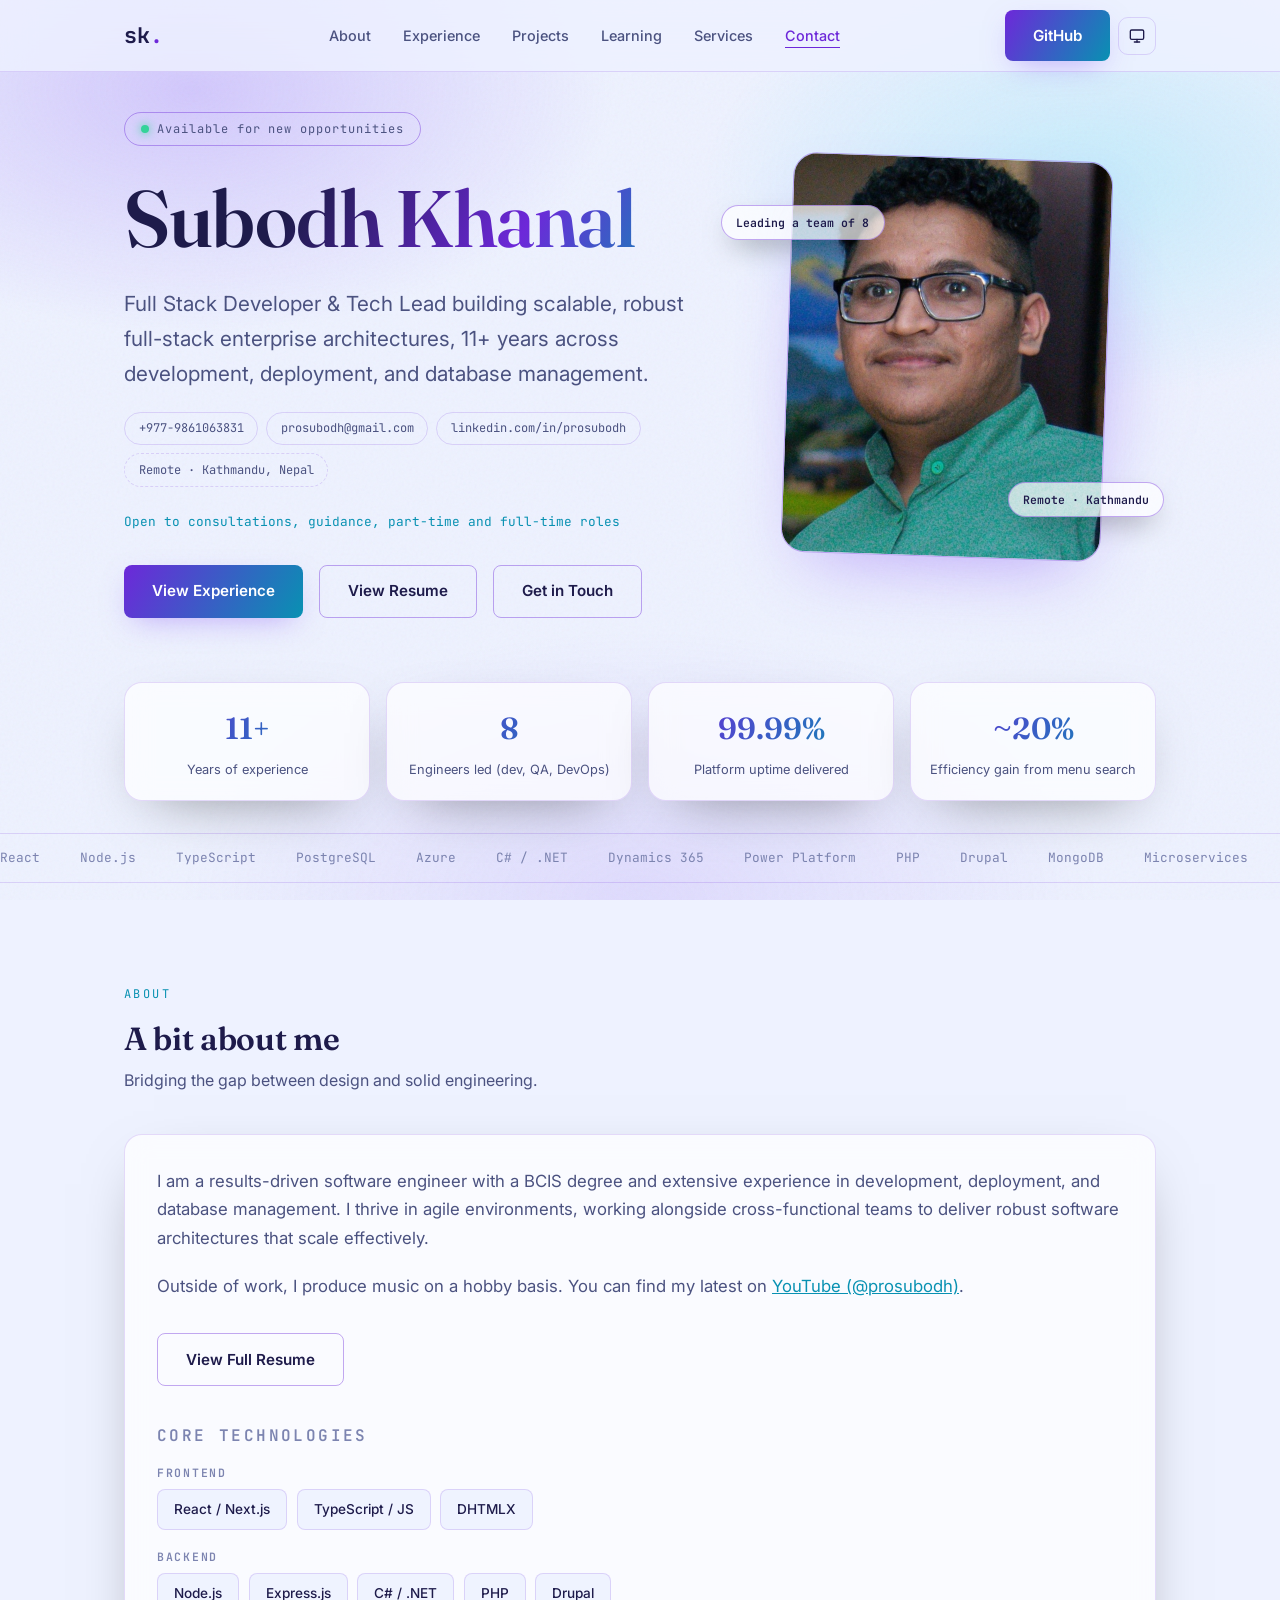
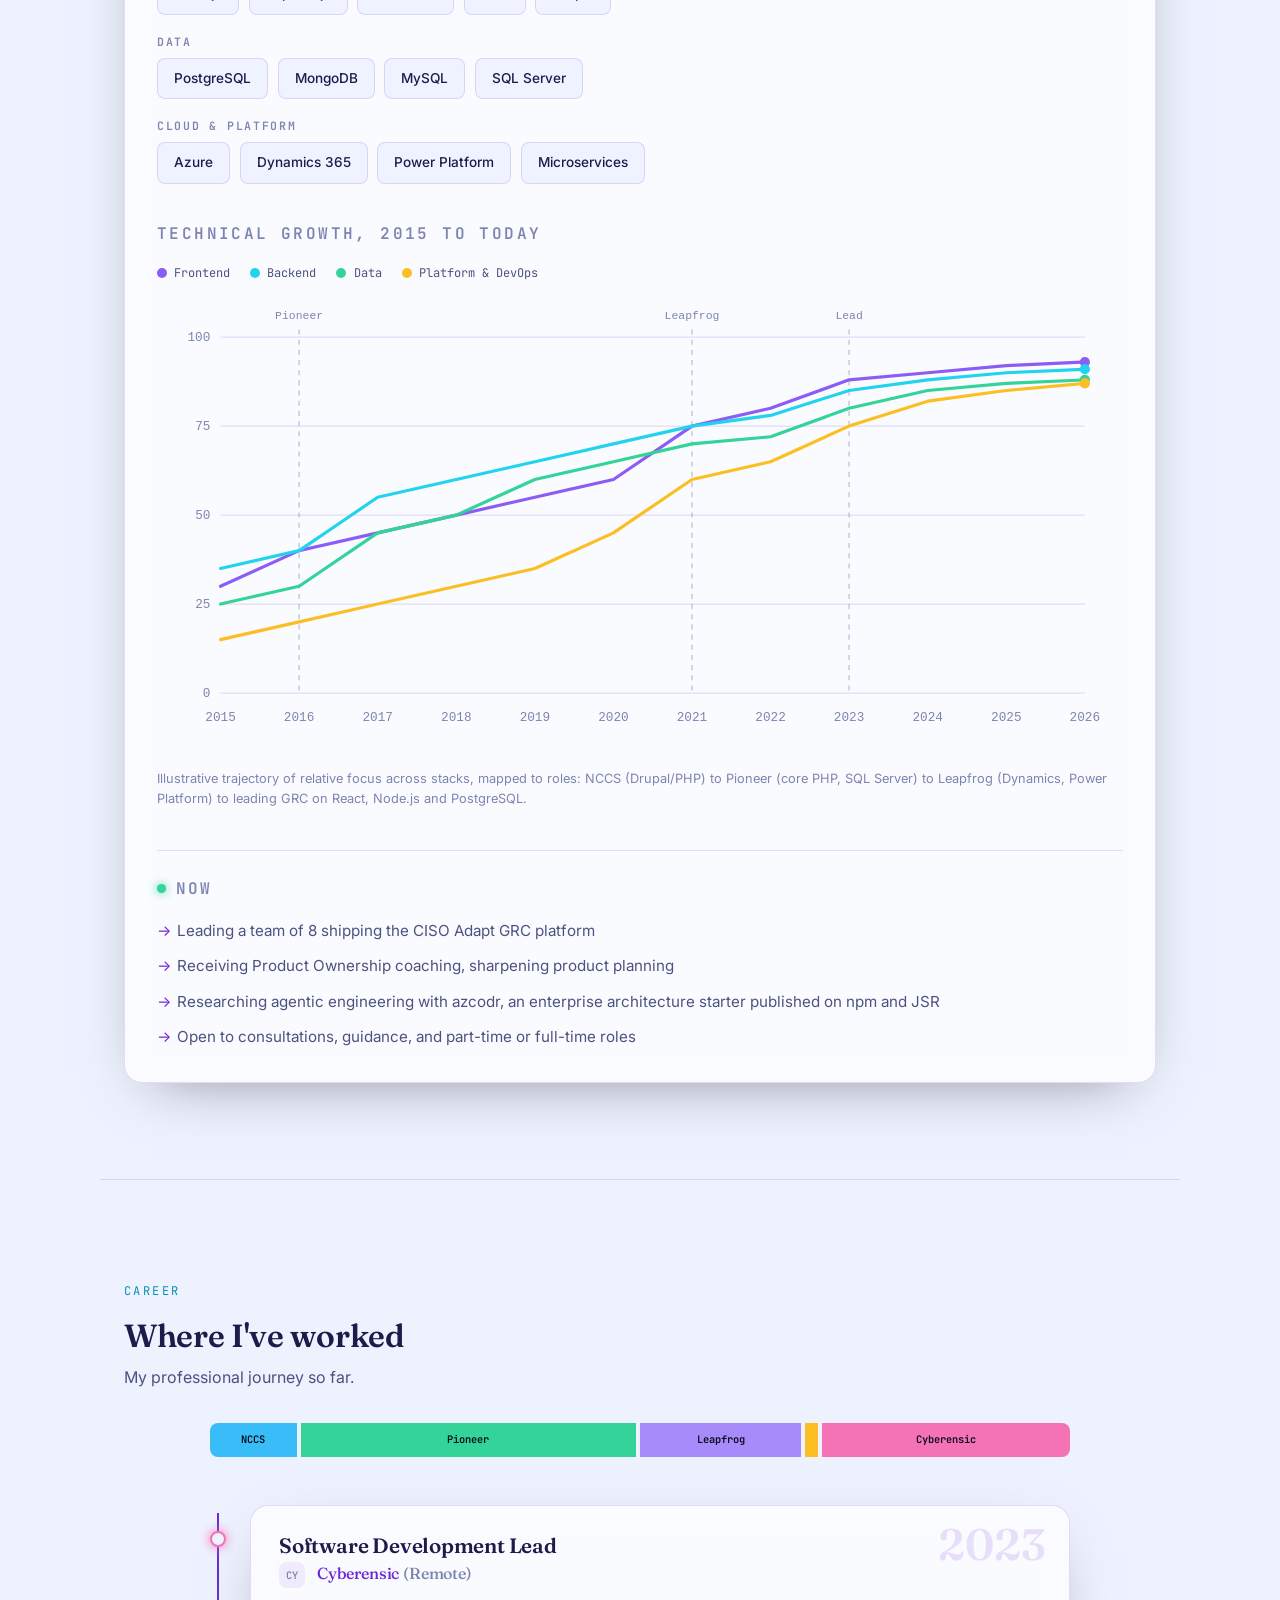
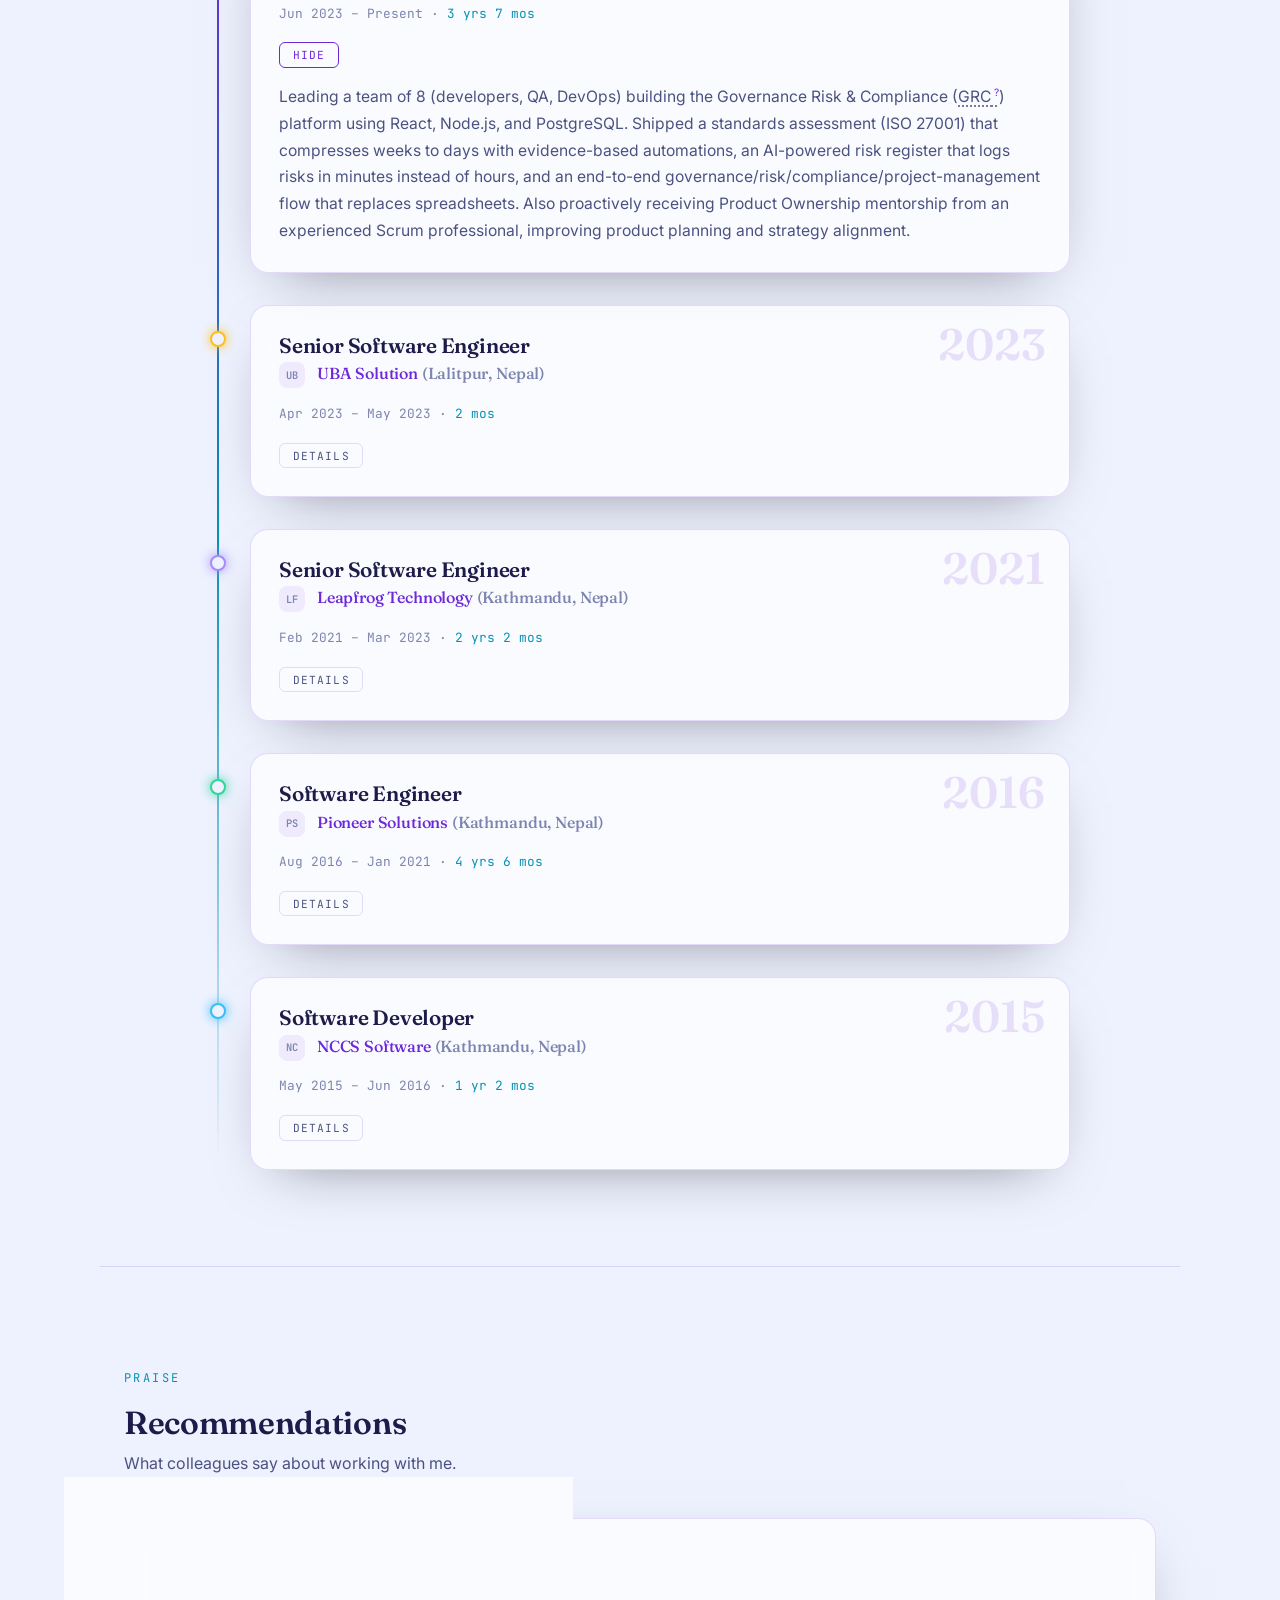
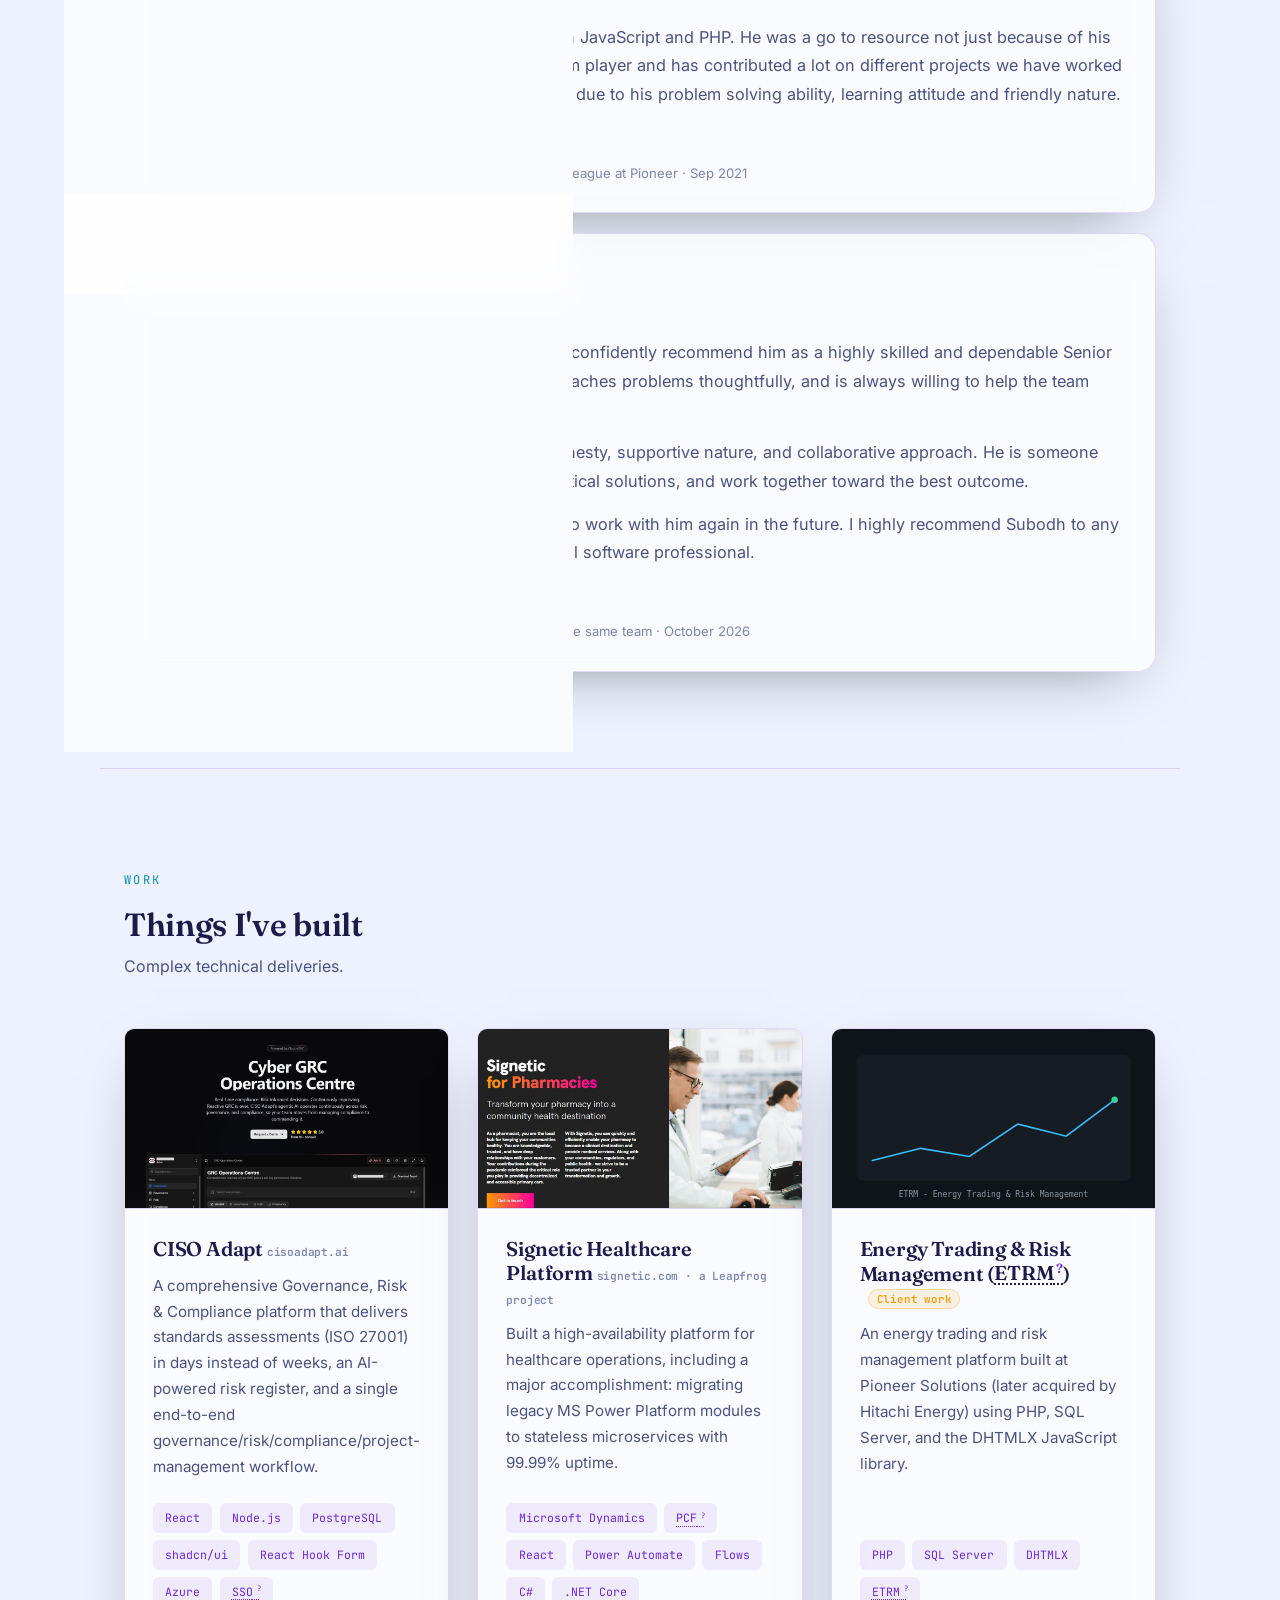
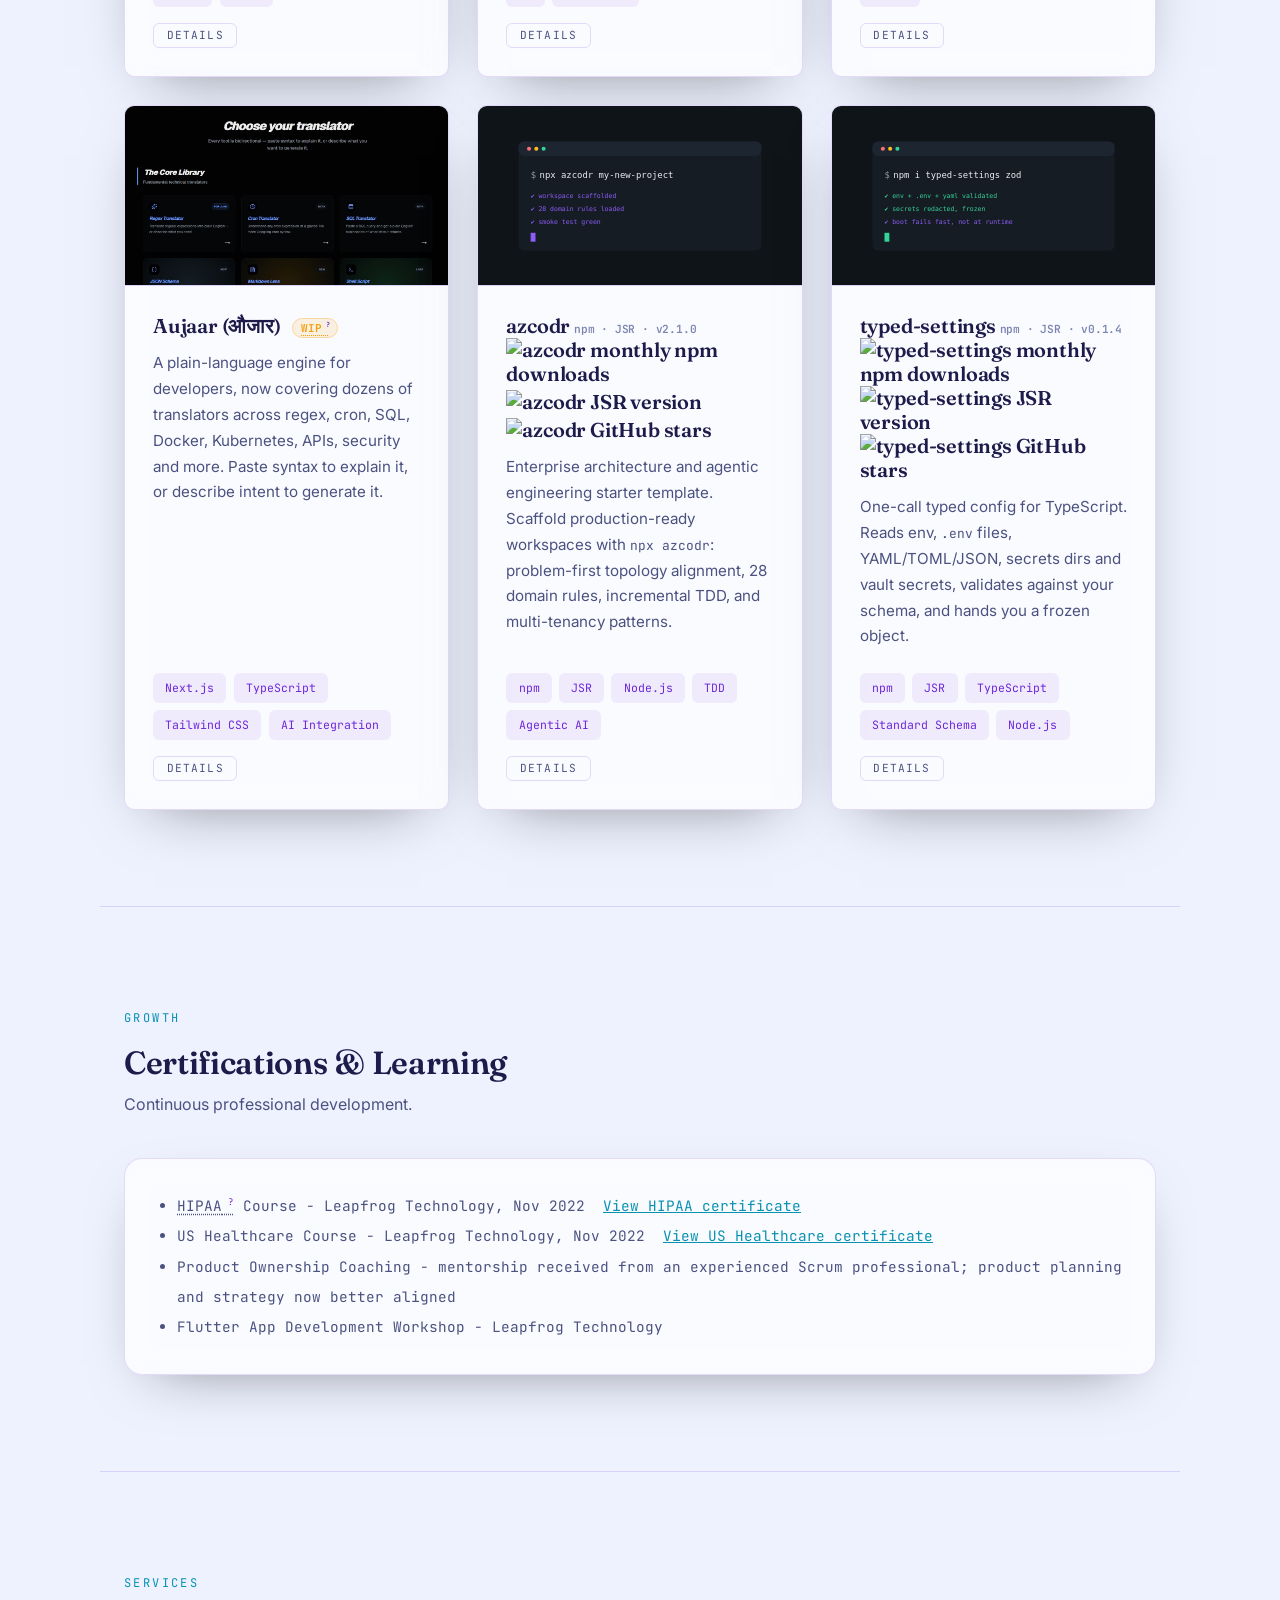
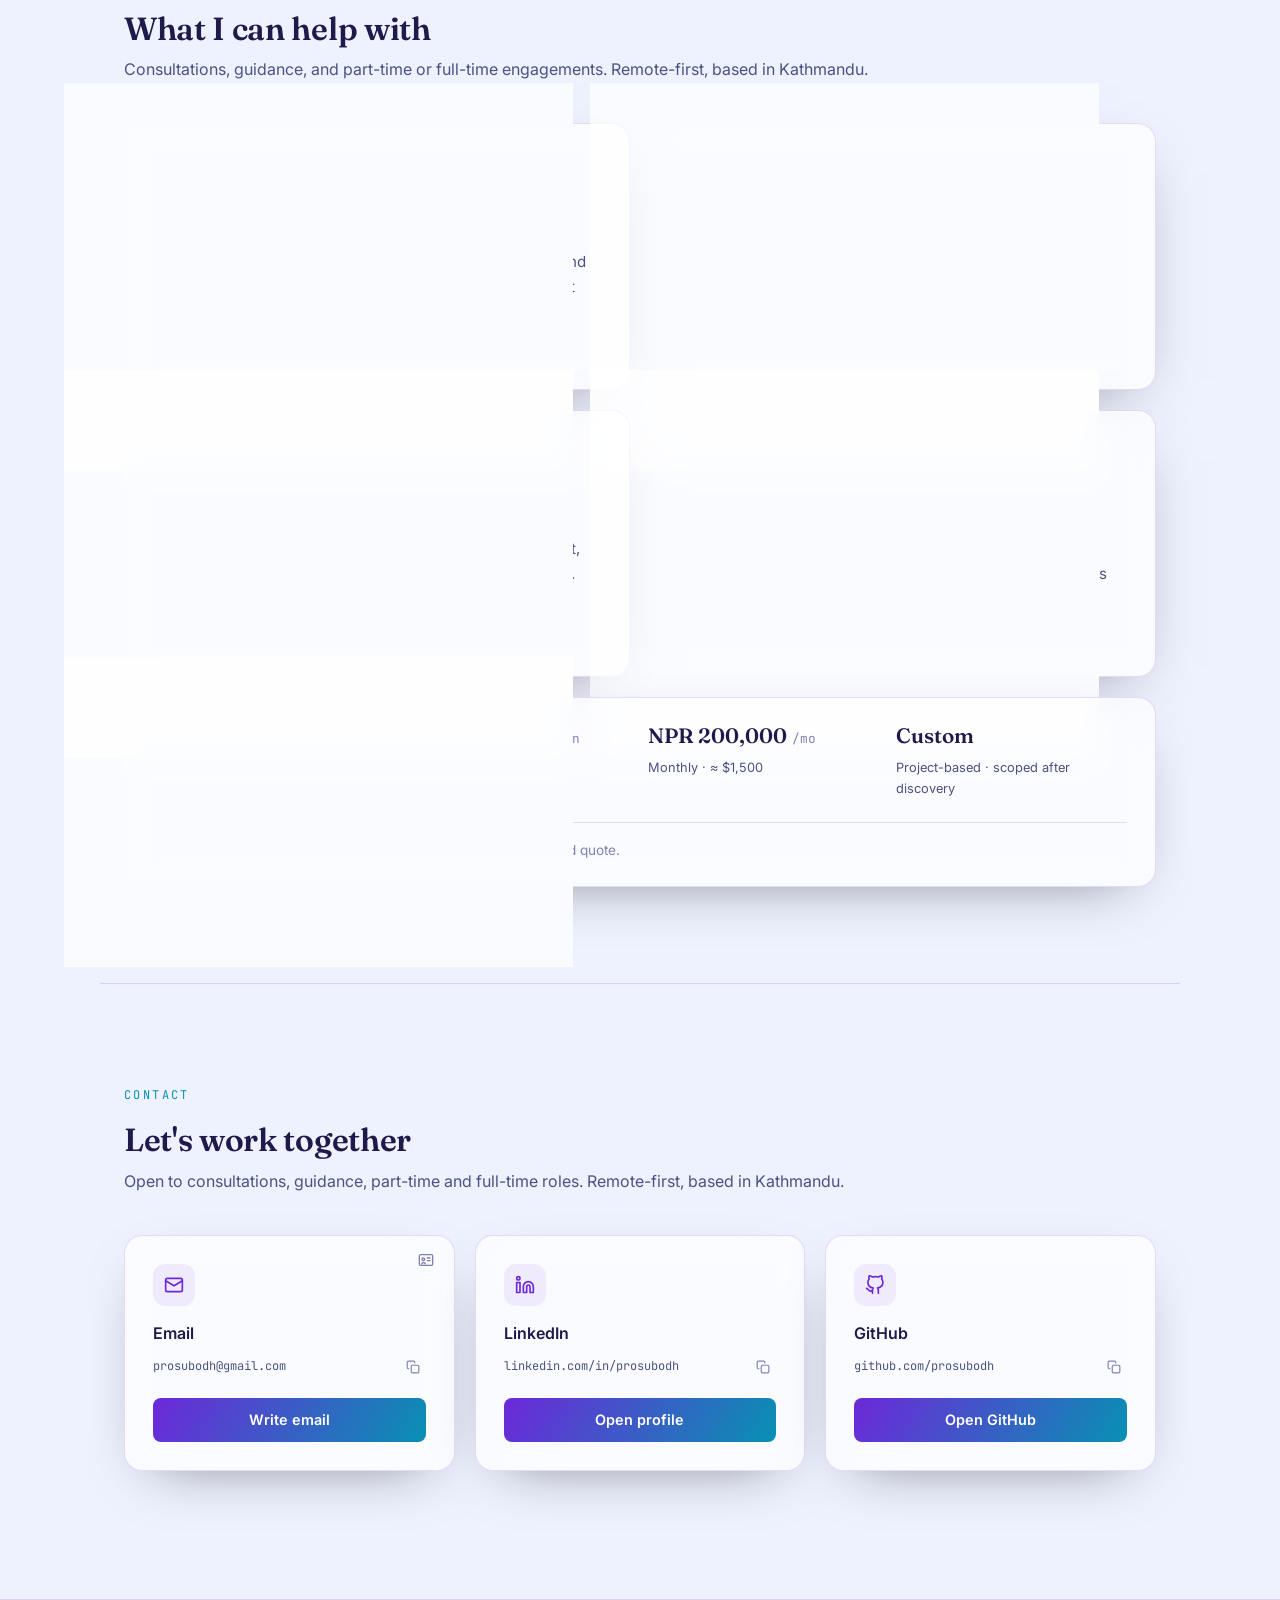
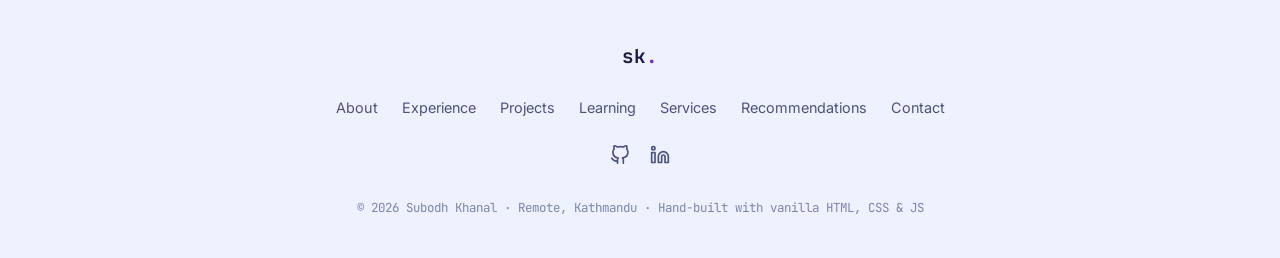
==== commit 29cbfeb9: "Use photo for Dhirendra Sonar recommendation and add JSR registry info Replaces the initials avatar " ====
--- a/index.html
+++ b/index.html
@@ -55,8 +55,8 @@
       { "@type": "ListItem", "position": 2, "url": "https://www.signetic.com/pharmacies", "name": "Signetic Healthcare Platform" },
       { "@type": "ListItem", "position": 3, "name": "Energy Trading and Risk Management (ETRM)" },
       { "@type": "ListItem", "position": 4, "url": "https://aujaar.vercel.app/#tools", "name": "Aujaar - plain-language developer tools" },
-      { "@type": "ListItem", "position": 5, "url": "https://github.com/prosubodh/azcodr", "name": "azcodr - enterprise architecture starter on npm" },
-      { "@type": "ListItem", "position": 6, "url": "https://github.com/prosubodh/typed-settings", "name": "typed-settings - one-call typed config for TypeScript on npm" }
+      { "@type": "ListItem", "position": 5, "url": "https://github.com/prosubodh/azcodr", "name": "azcodr - enterprise architecture starter on npm and JSR" },
+      { "@type": "ListItem", "position": 6, "url": "https://github.com/prosubodh/typed-settings", "name": "typed-settings - one-call typed config for TypeScript on npm and JSR" }
     ]
   }
   </script>
@@ -291,7 +291,7 @@
           <ul class="now-list">
             <li>Leading a team of 8 shipping the CISO Adapt GRC platform</li>
             <li>Receiving Product Ownership coaching, sharpening product planning</li>
-            <li>Researching agentic engineering with azcodr, an enterprise architecture starter published on npm</li>
+            <li>Researching agentic engineering with azcodr, an enterprise architecture starter published on npm and JSR</li>
             <li>Open to consultations, guidance, and part-time or full-time roles</li>
           </ul>
         </div>
@@ -403,7 +403,7 @@
             <p>It was great working with him, and I would be happy to work with him again in the future. I highly recommend Subodh to any team looking for a knowledgeable, honest, and helpful software professional.</p>
           </blockquote>
           <figcaption class="reco-author">
-            <span class="reco-initials" aria-hidden="true">DS</span>
+            <img src="images/recommenders/dhirendra-sonar.png" alt="Photo of Dhirendra Sonar" width="52" height="52" loading="lazy" decoding="async">
             <span class="reco-who">
               <a href="https://www.linkedin.com/in/dhirusony15/" target="_blank">Dhirendra Sonar</a>
               <span class="reco-role">Senior/Lead Software Engineer · Worked together on the same team · October 2026</span>
@@ -484,13 +484,13 @@
             <img class="project-img" src="images/projects/azcodr.svg" alt="azcodr starter template preview" loading="lazy" decoding="async">
           </a>
           <div class="project-content">
-            <h3><a href="https://github.com/prosubodh/azcodr" target="_blank" style="text-decoration:none;">azcodr</a> <span style="font-family: var(--font-mono); font-size: 0.7rem; color: var(--text-muted);">npm · v1.5.1</span> <a href="https://www.npmjs.com/package/azcodr" target="_blank" aria-label="azcodr on npm"><img class="dl-badge" src="https://img.shields.io/npm/dm/azcodr" alt="azcodr monthly npm downloads" loading="lazy" decoding="async"></a> <a href="https://github.com/prosubodh/azcodr" target="_blank" aria-label="azcodr on GitHub"><img class="dl-badge" src="https://img.shields.io/github/stars/prosubodh/azcodr" alt="azcodr GitHub stars" loading="lazy" decoding="async"></a></h3>
+            <h3><a href="https://github.com/prosubodh/azcodr" target="_blank" style="text-decoration:none;">azcodr</a> <span style="font-family: var(--font-mono); font-size: 0.7rem; color: var(--text-muted);">npm · JSR · v2.1.0</span> <a href="https://www.npmjs.com/package/azcodr" target="_blank" aria-label="azcodr on npm"><img class="dl-badge" src="https://img.shields.io/npm/dm/azcodr" alt="azcodr monthly npm downloads" loading="lazy" decoding="async"></a> <a href="https://jsr.io/@azcodr/azcodr" target="_blank" aria-label="azcodr on JSR"><img class="dl-badge" src="https://img.shields.io/jsr/v/@azcodr/azcodr" alt="azcodr JSR version" loading="lazy" decoding="async"></a> <a href="https://github.com/prosubodh/azcodr" target="_blank" aria-label="azcodr on GitHub"><img class="dl-badge" src="https://img.shields.io/github/stars/prosubodh/azcodr" alt="azcodr GitHub stars" loading="lazy" decoding="async"></a></h3>
             <p>Enterprise architecture and agentic engineering starter template. Scaffold production-ready workspaces with <span style="font-family: var(--font-mono); font-size: 0.85em;">npx azcodr</span>: problem-first topology alignment, 28 domain rules, incremental TDD, and multi-tenancy patterns.</p>
             <button class="expand-btn" aria-expanded="false">Details</button>
             <div class="project-extra">
-              <p>Published on npm (v1.5.1, MIT) with 28 single-responsibility domain rules, six agentic skills, and deterministic topology scaffolding across six system topologies.</p>
-            </div>
-            <div class="project-tech"><span>npm</span><span>Node.js</span><span>TDD</span><span>Agentic AI</span></div>
+              <p>Published on npm and JSR (v2.1.0, MIT) with 28 single-responsibility domain rules, six agentic skills, and deterministic topology scaffolding across six system topologies.</p>
+            </div>
+            <div class="project-tech"><span>npm</span><span>JSR</span><span>Node.js</span><span>TDD</span><span>Agentic AI</span></div>
           </div>
         </div>
 
@@ -499,13 +499,13 @@
             <img class="project-img" src="images/projects/typed-settings.svg" alt="typed-settings typed config preview" loading="lazy" decoding="async">
           </a>
           <div class="project-content">
-            <h3><a href="https://github.com/prosubodh/typed-settings" target="_blank" style="text-decoration:none;">typed-settings</a> <span style="font-family: var(--font-mono); font-size: 0.7rem; color: var(--text-muted);">npm · v0.1.4</span> <a href="https://www.npmjs.com/package/typed-settings" target="_blank" aria-label="typed-settings on npm"><img class="dl-badge" src="https://img.shields.io/npm/dm/typed-settings" alt="typed-settings monthly npm downloads" loading="lazy" decoding="async"></a> <a href="https://github.com/prosubodh/typed-settings" target="_blank" aria-label="typed-settings on GitHub"><img class="dl-badge" src="https://img.shields.io/github/stars/prosubodh/typed-settings" alt="typed-settings GitHub stars" loading="lazy" decoding="async"></a></h3>
+            <h3><a href="https://github.com/prosubodh/typed-settings" target="_blank" style="text-decoration:none;">typed-settings</a> <span style="font-family: var(--font-mono); font-size: 0.7rem; color: var(--text-muted);">npm · JSR · v0.1.4</span> <a href="https://www.npmjs.com/package/typed-settings" target="_blank" aria-label="typed-settings on npm"><img class="dl-badge" src="https://img.shields.io/npm/dm/typed-settings" alt="typed-settings monthly npm downloads" loading="lazy" decoding="async"></a> <a href="https://jsr.io/@typed-settings/typed-settings" target="_blank" aria-label="typed-settings on JSR"><img class="dl-badge" src="https://img.shields.io/jsr/v/@typed-settings/typed-settings" alt="typed-settings JSR version" loading="lazy" decoding="async"></a> <a href="https://github.com/prosubodh/typed-settings" target="_blank" aria-label="typed-settings on GitHub"><img class="dl-badge" src="https://img.shields.io/github/stars/prosubodh/typed-settings" alt="typed-settings GitHub stars" loading="lazy" decoding="async"></a></h3>
             <p>One-call typed config for TypeScript. Reads env, <span style="font-family: var(--font-mono); font-size: 0.85em;">.env</span> files, YAML/TOML/JSON, secrets dirs and vault secrets, validates against your schema, and hands you a frozen object.</p>
             <button class="expand-btn" aria-expanded="false">Details</button>
             <div class="project-extra">
-              <p>Published on npm (v0.1.4, MIT, Node 20+) with Standard Schema support (zod, valibot, arktype), legacy bridges (yup, joi, superstruct), <span style="font-family: var(--font-mono); font-size: 0.85em;">${VAR}</span> expansion, best-effort coercion, secret redaction, CLI (check/init/gen/watch), and Next.js / Vite / watch bindings. 309 tests, 100% coverage enforced.</p>
-            </div>
-            <div class="project-tech"><span>npm</span><span>TypeScript</span><span>Standard Schema</span><span>Node.js</span></div>
+              <p>Published on npm and JSR (v0.1.4, MIT, Node 20+) with Standard Schema support (zod, valibot, arktype), legacy bridges (yup, joi, superstruct), <span style="font-family: var(--font-mono); font-size: 0.85em;">${VAR}</span> expansion, best-effort coercion, secret redaction, CLI (check/init/gen/watch), and Next.js / Vite / watch bindings. 309 tests, 100% coverage enforced.</p>
+            </div>
+            <div class="project-tech"><span>npm</span><span>JSR</span><span>TypeScript</span><span>Standard Schema</span><span>Node.js</span></div>
           </div>
         </div>
 
--- a/style.css
+++ b/style.css
@@ -511,13 +511,6 @@
 .reco-card blockquote p:last-child { margin-bottom: 0; }
 .reco-author { display: flex; align-items: center; gap: 1rem; }
 .reco-author img { width: 52px; height: 52px; border-radius: 50%; object-fit: cover; border: 2px solid var(--border-strong); }
-.reco-initials {
-  flex: none; display: flex; align-items: center; justify-content: center;
-  width: 52px; height: 52px; border-radius: 50%;
-  font-weight: 600; font-size: 0.95rem; color: #fff;
-  background: linear-gradient(120deg, var(--accent), var(--accent-2));
-  border: 2px solid var(--border-strong);
-}
 .reco-who { display: flex; flex-direction: column; gap: 0.15rem; }
 .reco-who a { font-weight: 600; color: var(--text-primary); text-decoration: none; }
 .reco-who a:hover { color: var(--accent); }
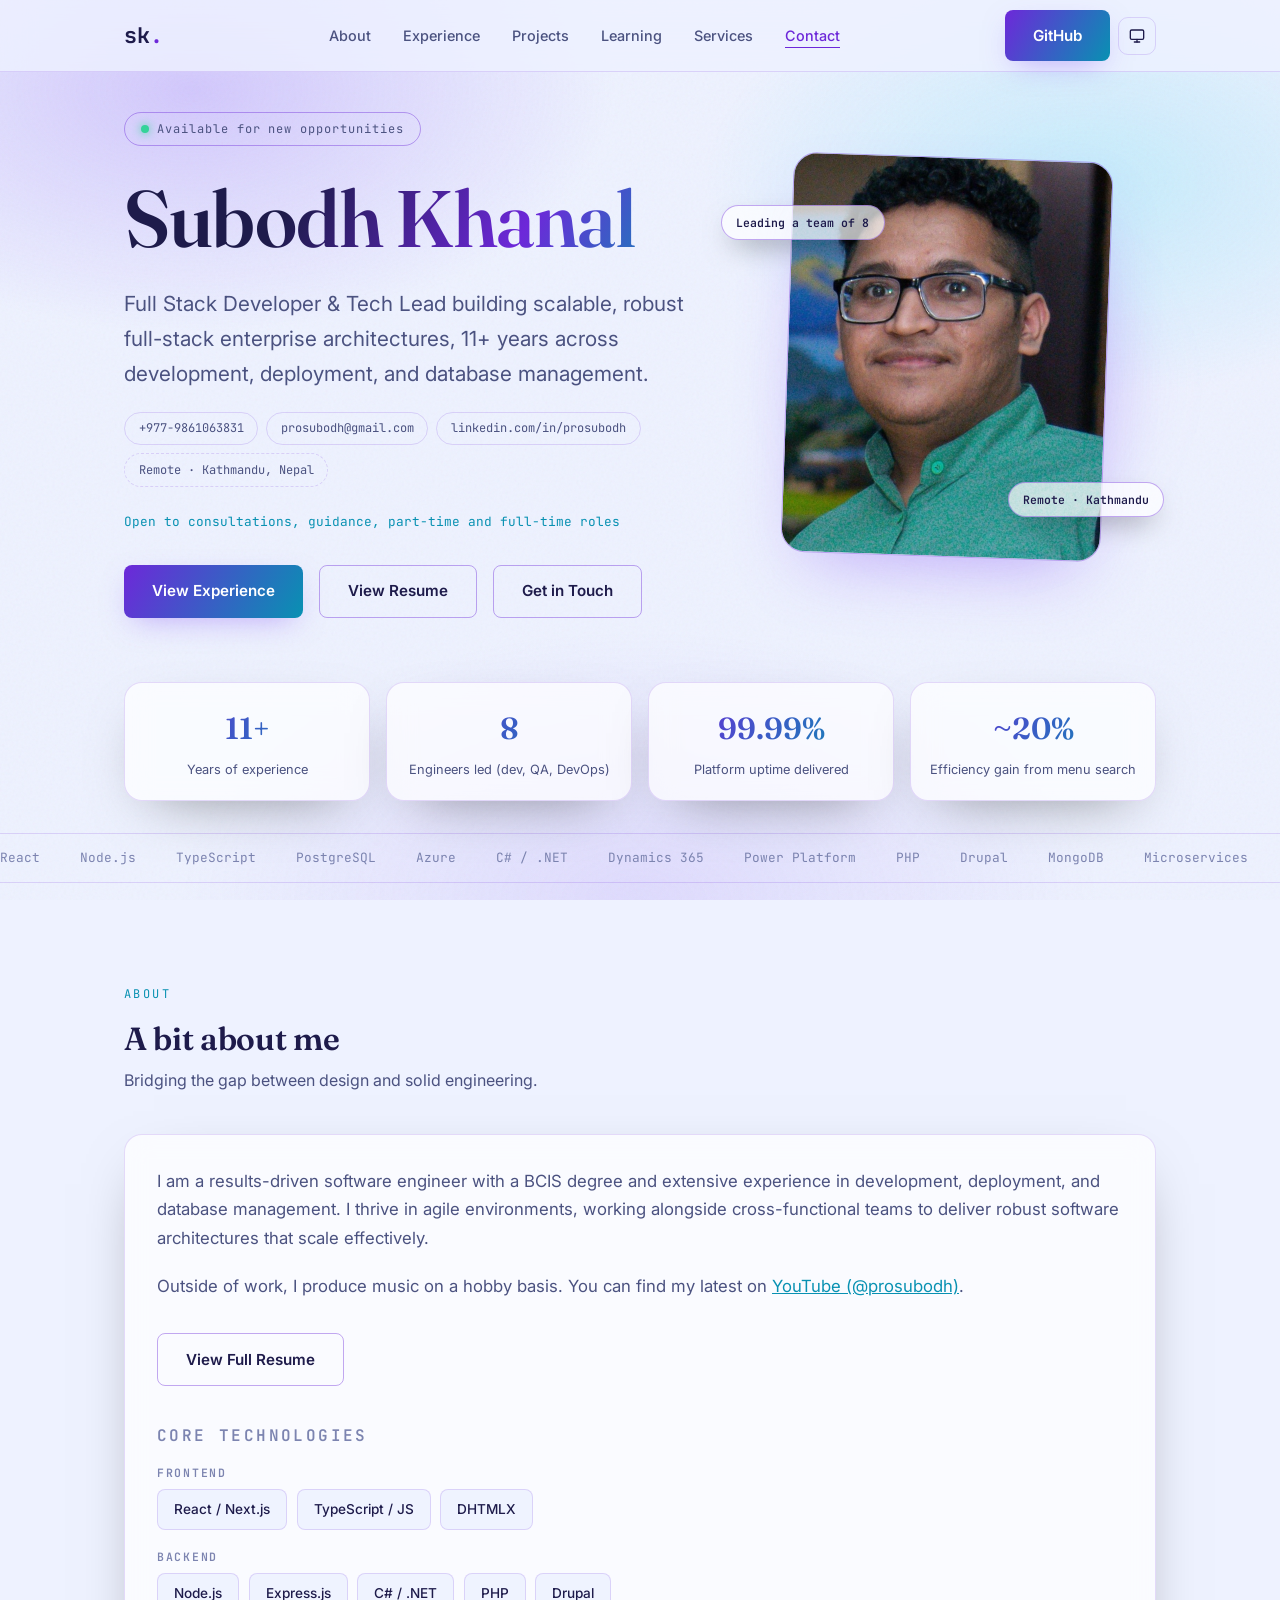
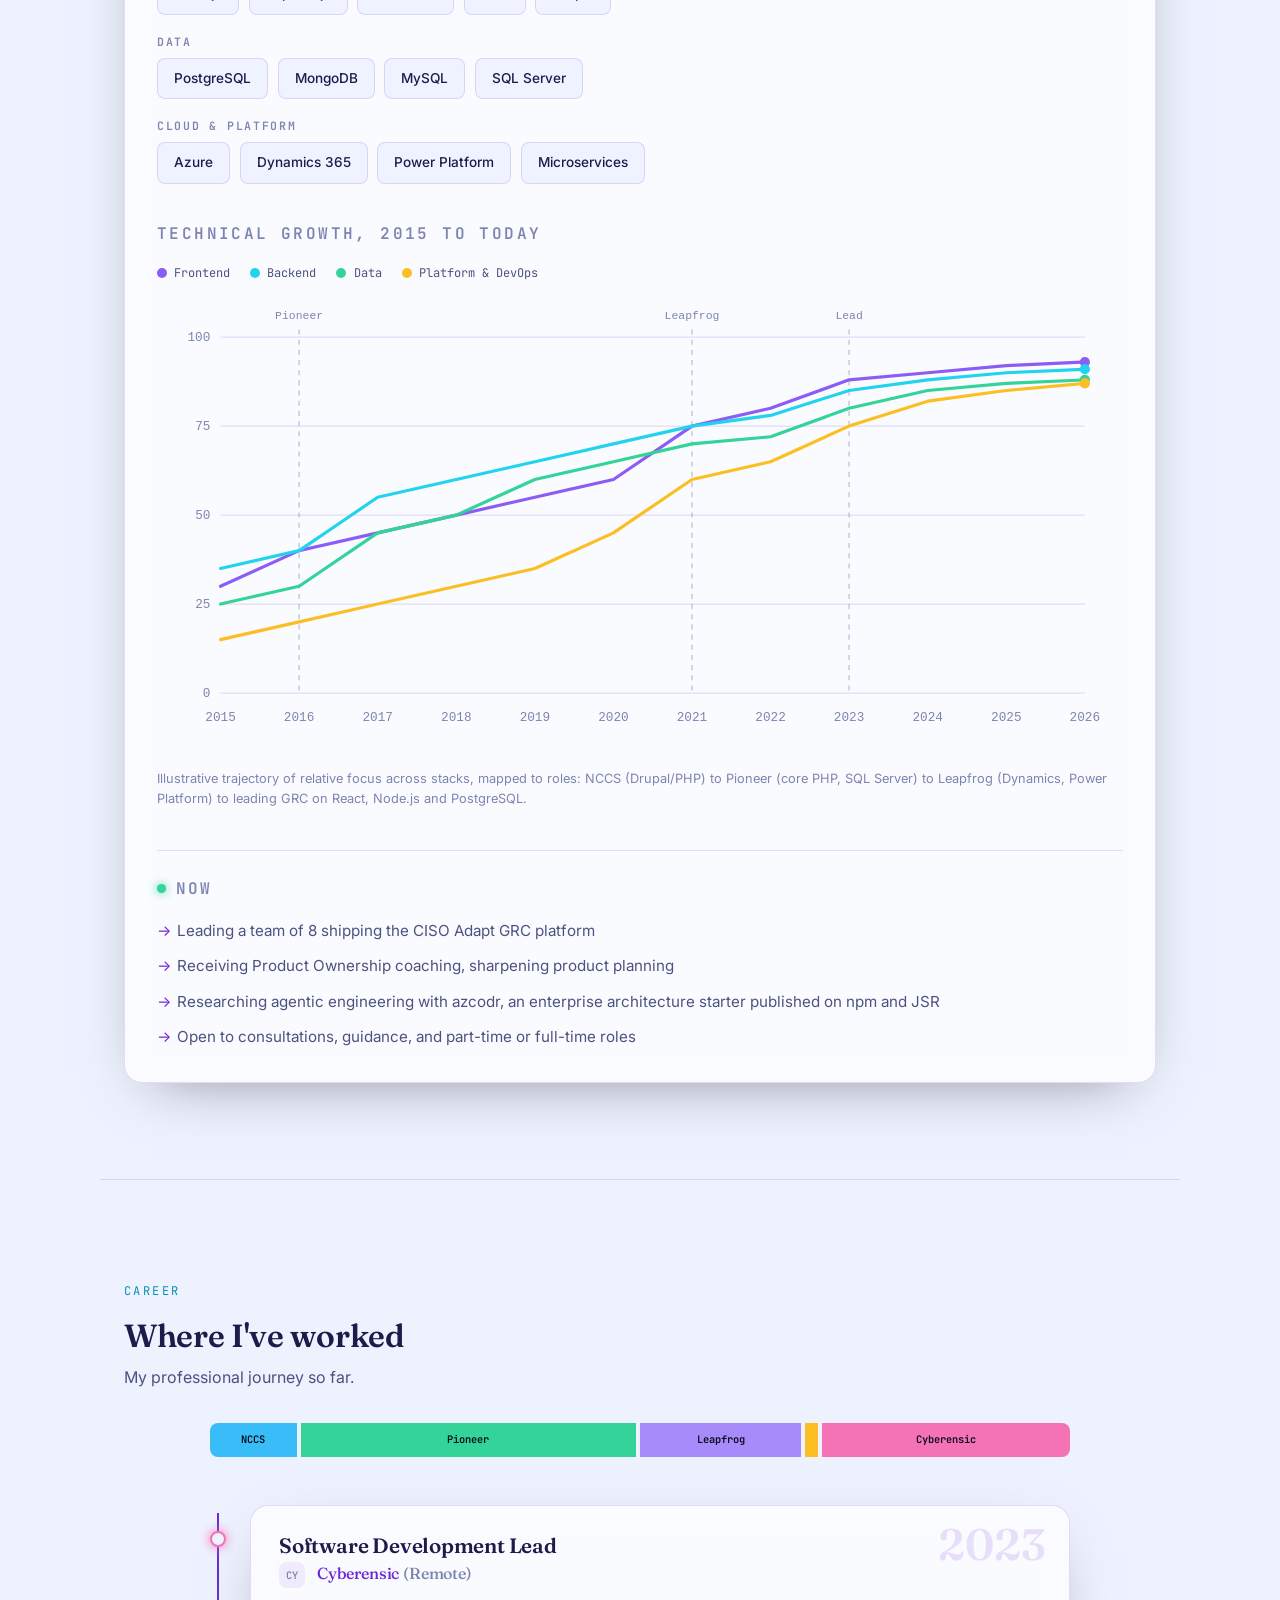
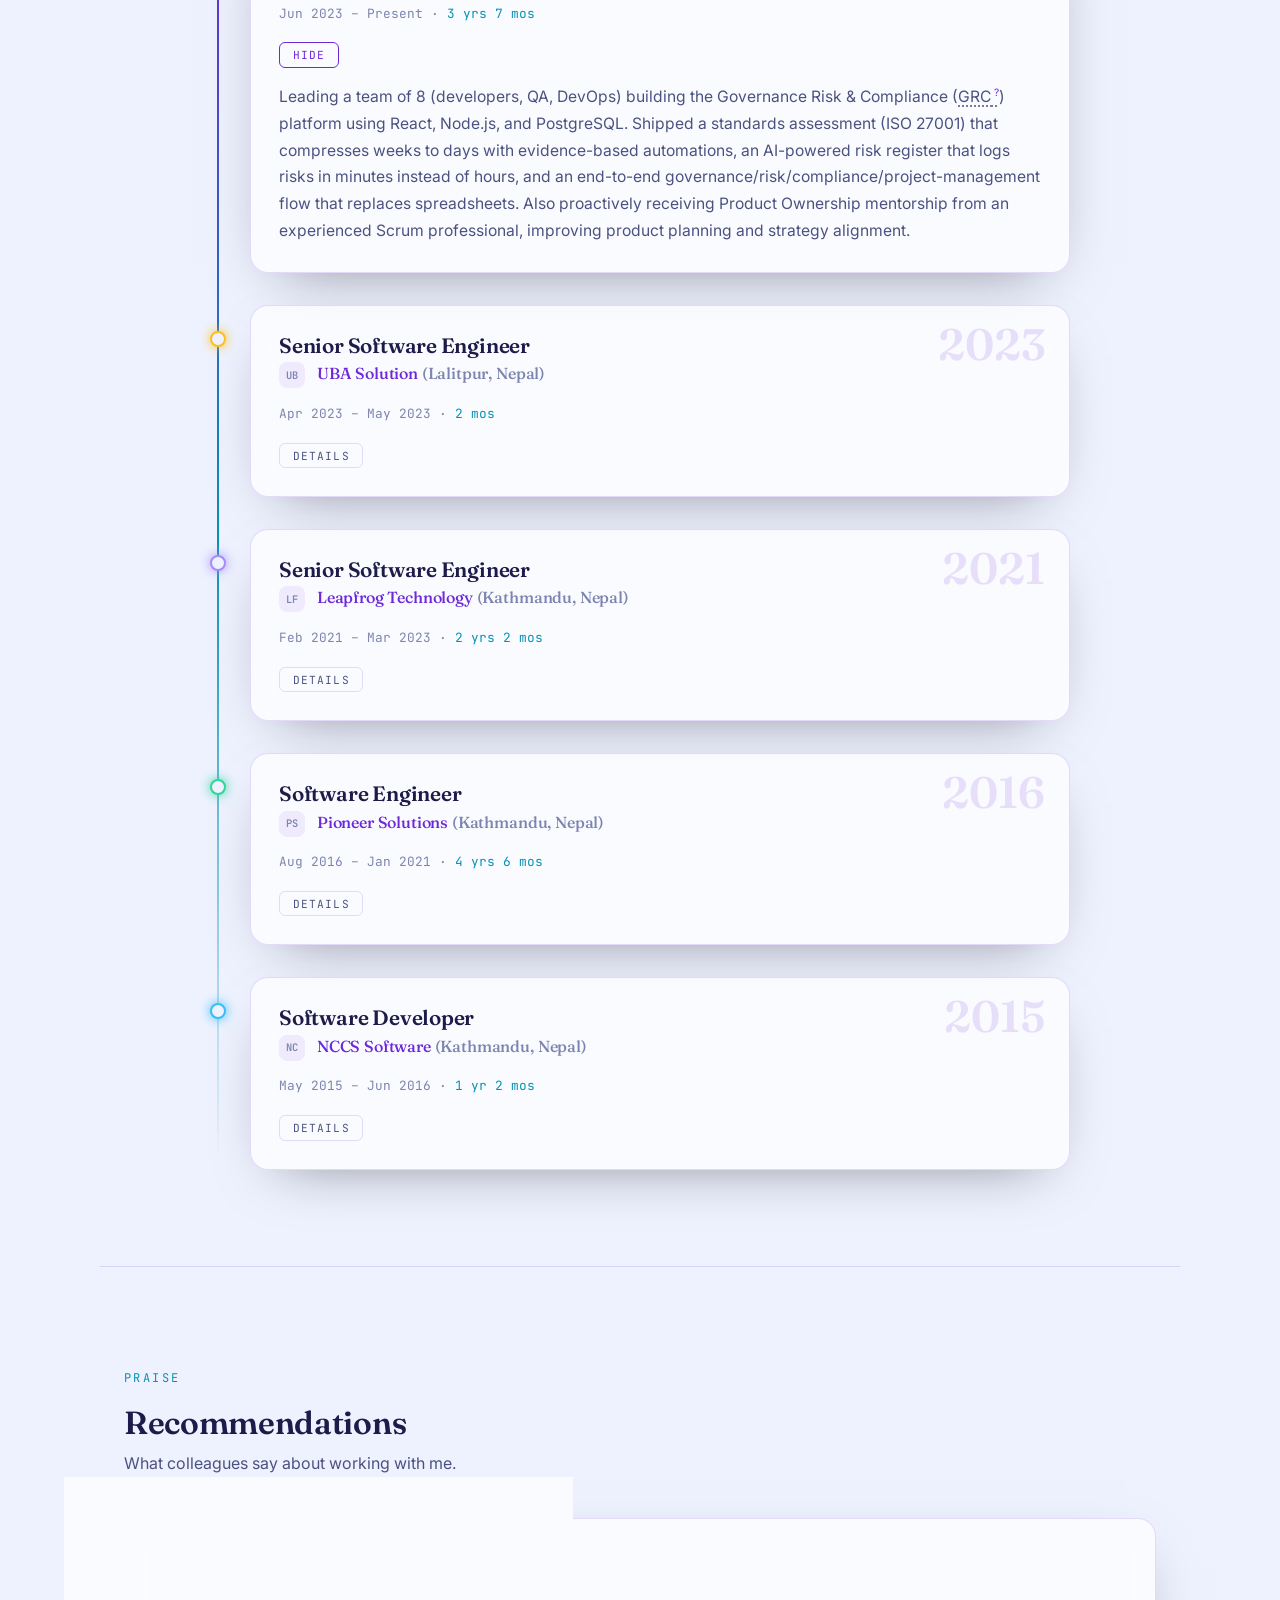
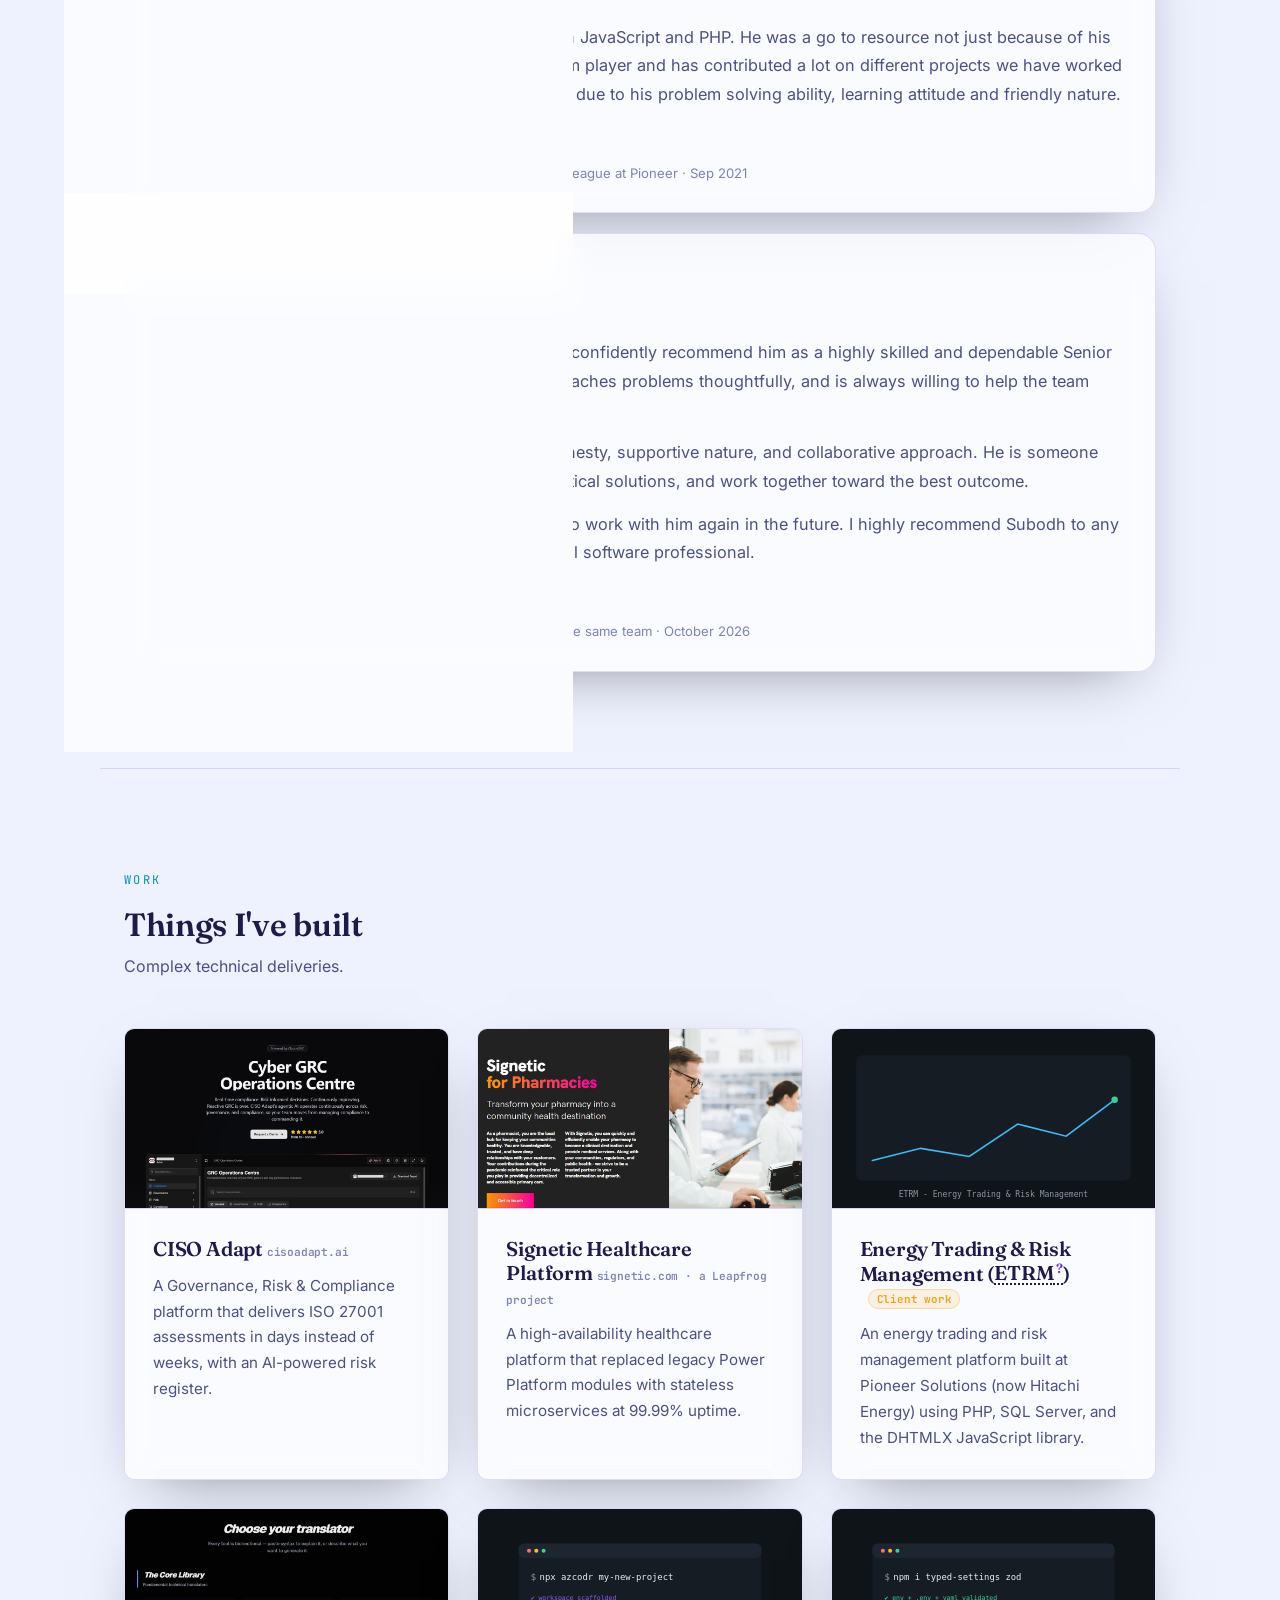
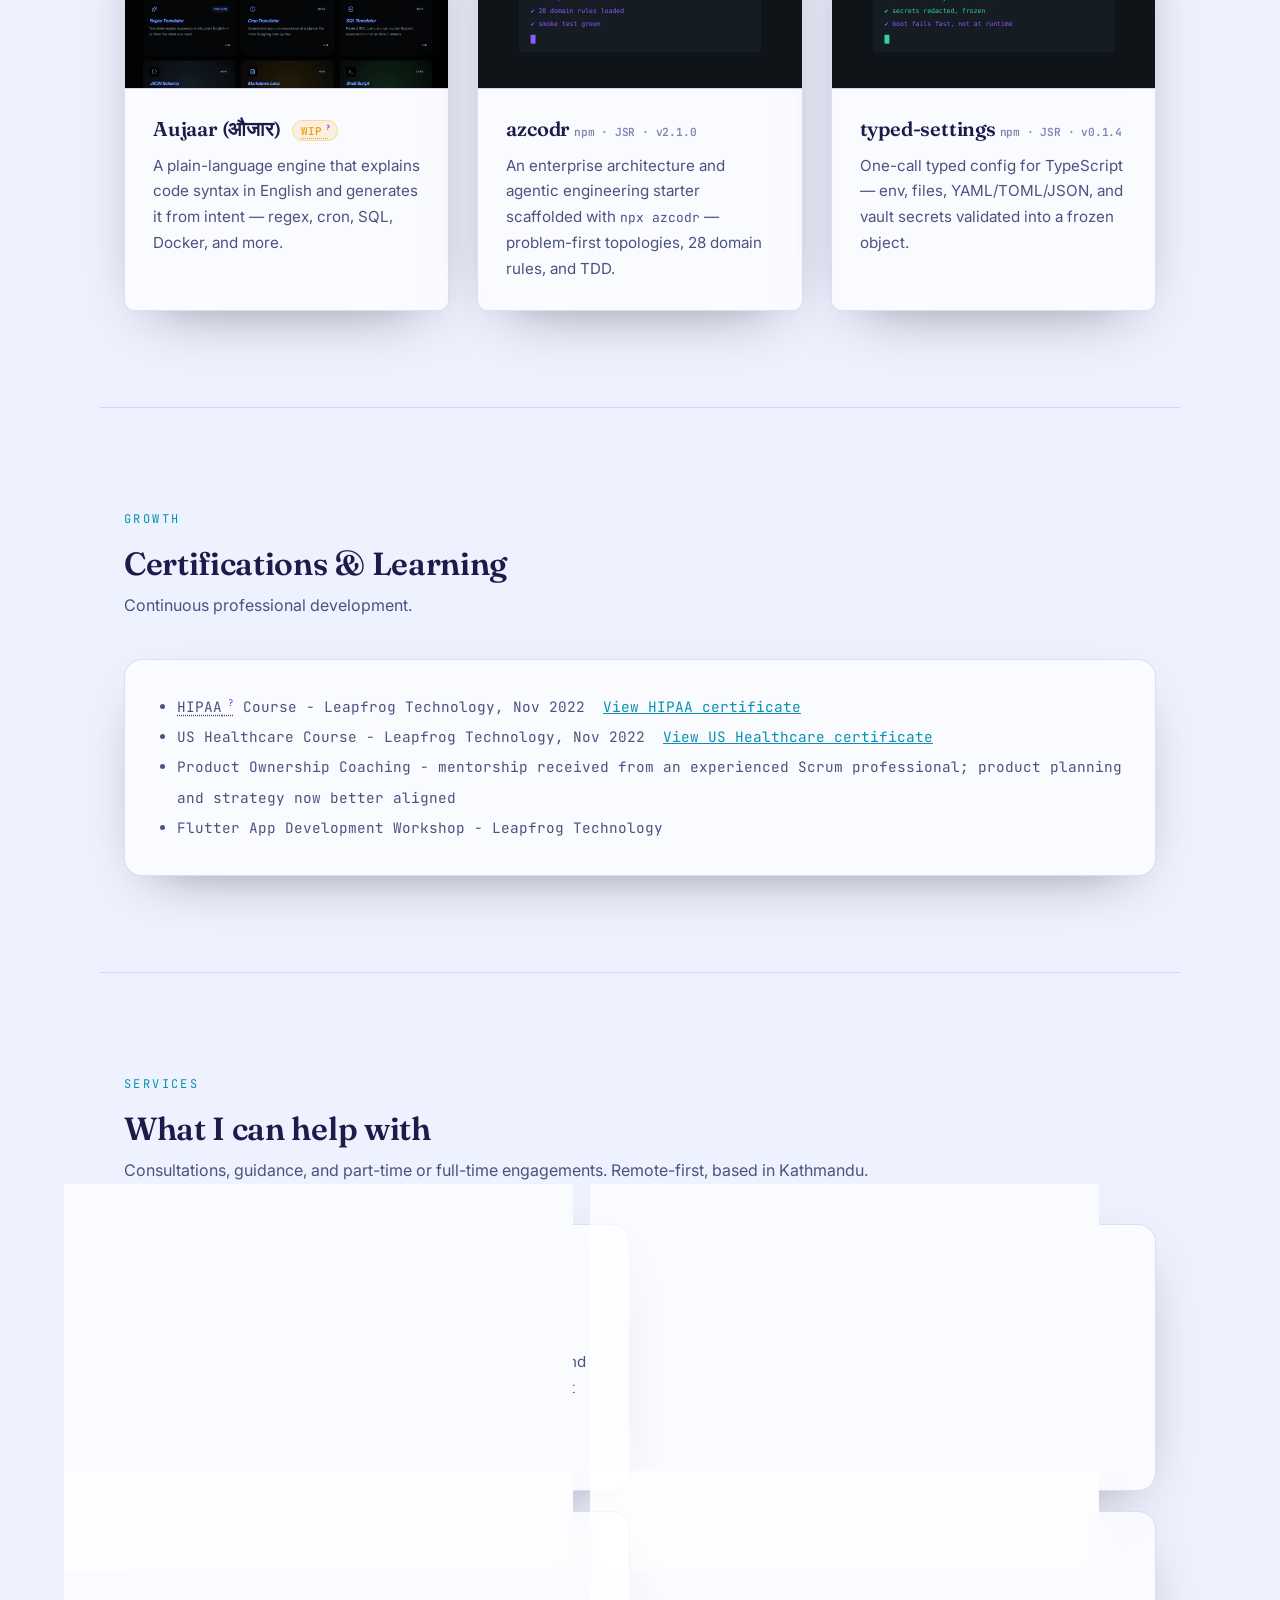
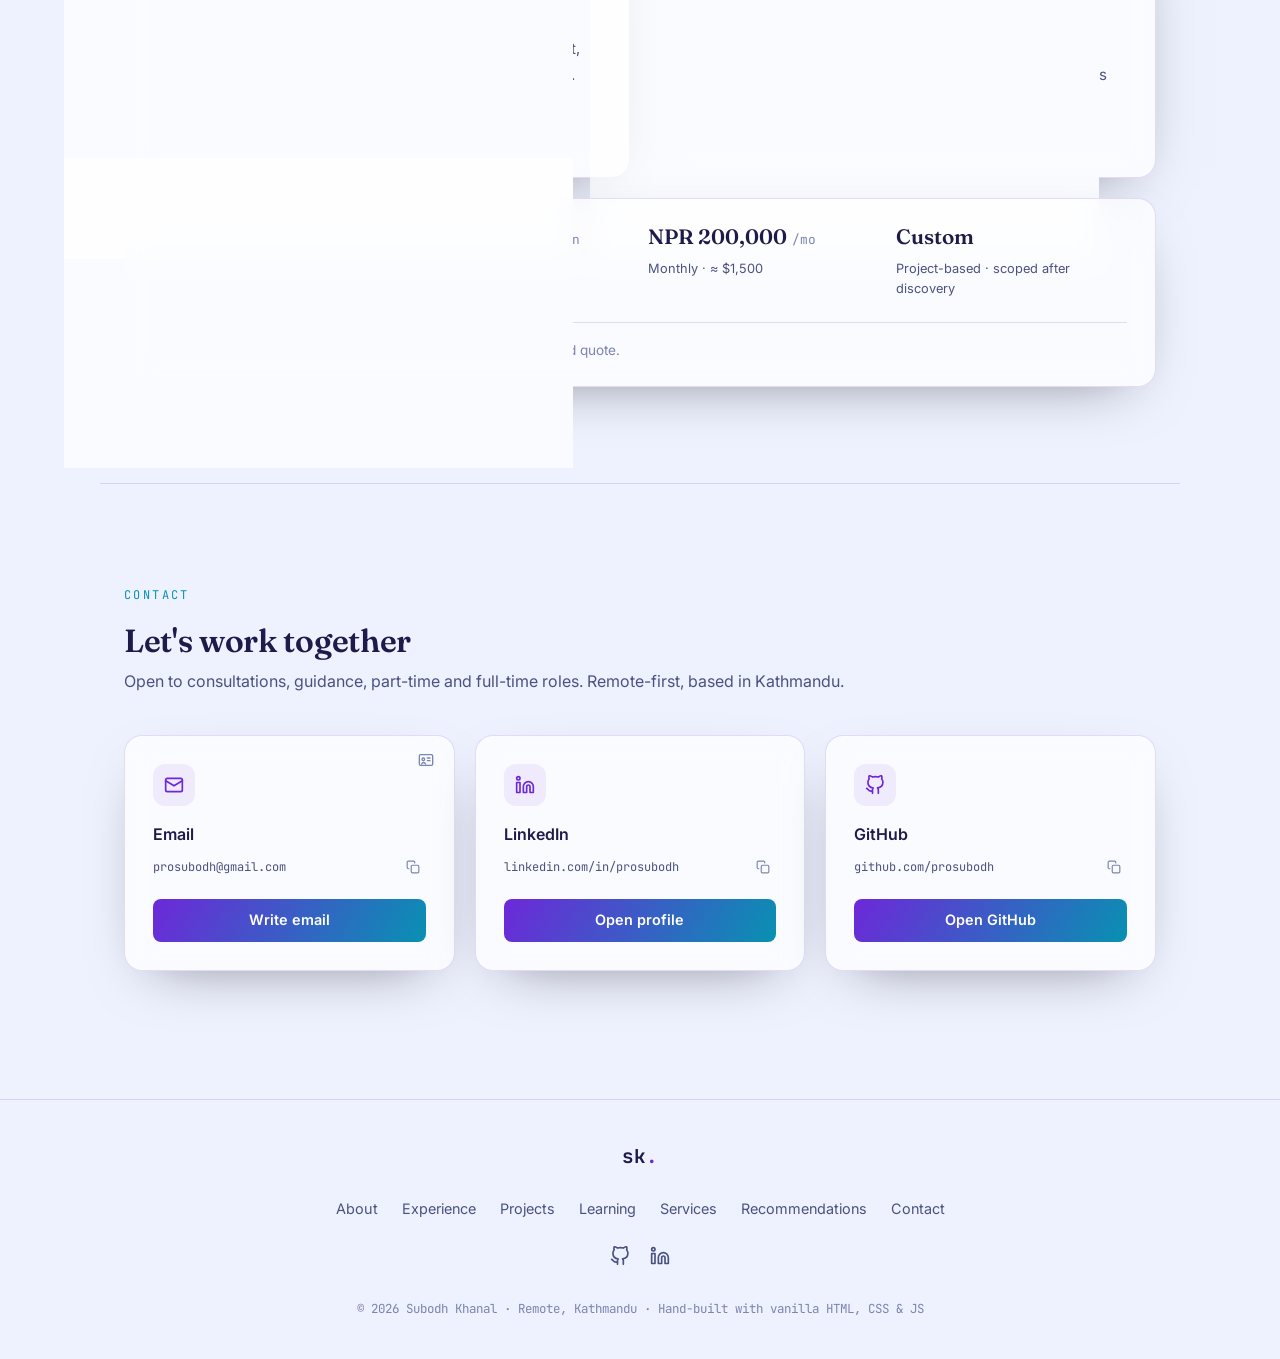
==== commit 3879843f: "Simplify project cards to image, title, and one-line brief Each card is now a single link to its pro" ====
--- a/index.html
+++ b/index.html
@@ -419,95 +419,65 @@
       <p class="section-subtitle" style="margin-bottom: 3rem;">Complex technical deliveries.</p>
       <div class="projects-grid">
 
-        <div class="project-card glass-card reveal">
-          <a href="https://cisoadapt.ai/" target="_blank" class="project-img-wrapper" aria-label="CISO Adapt live site">
+        <a class="project-card glass-card reveal" href="https://cisoadapt.ai/" target="_blank" aria-label="CISO Adapt live site">
+          <div class="project-img-wrapper">
             <img class="project-img" src="images/projects/grc-platform.jpg" alt="CISO Adapt GRC platform preview" loading="lazy" decoding="async">
-          </a>
+          </div>
           <div class="project-content">
-            <h3><a href="https://cisoadapt.ai/" target="_blank">CISO Adapt</a> <span style="font-family: var(--font-mono); font-size: 0.7rem; color: var(--text-muted);">cisoadapt.ai</span></h3>
-            <p>A comprehensive Governance, Risk & Compliance platform that delivers standards assessments (ISO 27001) in days instead of weeks, an AI-powered risk register, and a single end-to-end governance/risk/compliance/project-management workflow.</p>
-            <button class="expand-btn" aria-expanded="false">Details</button>
-            <div class="project-extra">
-              <p>Leading a team of 8 (developers, QA, DevOps) across React, Node.js, PostgreSQL and Azure SSO. Evidence-based automations compress audits from weeks to days, and the AI-assisted risk register logs risks in minutes instead of hours.</p>
-            </div>
-            <div class="project-tech"><span>React</span><span>Node.js</span><span>PostgreSQL</span><span>shadcn/ui</span><span>React Hook Form</span><span>Azure</span><span><abbr title="Single Sign-On">SSO</abbr></span></div>
-          </div>
-        </div>
-
-        <div class="project-card glass-card reveal">
-          <a href="https://www.signetic.com/pharmacies" target="_blank" class="project-img-wrapper" aria-label="Signetic Healthcare Platform live site">
+            <h3>CISO Adapt <span style="font-family: var(--font-mono); font-size: 0.7rem; color: var(--text-muted);">cisoadapt.ai</span></h3>
+            <p>A Governance, Risk & Compliance platform that delivers ISO 27001 assessments in days instead of weeks, with an AI-powered risk register.</p>
+          </div>
+        </a>
+
+        <a class="project-card glass-card reveal" href="https://www.signetic.com/pharmacies" target="_blank" aria-label="Signetic Healthcare Platform live site">
+          <div class="project-img-wrapper">
             <img class="project-img" src="images/projects/signetic.jpg" alt="Signetic Healthcare Platform preview" loading="lazy" decoding="async">
-          </a>
+          </div>
           <div class="project-content">
-            <h3><a href="https://www.signetic.com/pharmacies" target="_blank">Signetic Healthcare Platform</a> <span style="font-family: var(--font-mono); font-size: 0.7rem; color: var(--text-muted);">signetic.com · a Leapfrog project</span></h3>
-            <p>Built a high-availability platform for healthcare operations, including a major accomplishment: migrating legacy MS Power Platform modules to stateless microservices with 99.99% uptime.</p>
-            <button class="expand-btn" aria-expanded="false">Details</button>
-            <div class="project-extra">
-              <p>A Leapfrog project. Rebuilt on Microsoft Dynamics 365 with PCF components in React, Power Automate flows, and separated services replacing the legacy modules.</p>
-            </div>
-            <div class="project-tech"><span>Microsoft Dynamics</span><span><abbr title="Power Apps Component Framework">PCF</abbr></span><span>React</span><span>Power Automate</span><span>Flows</span><span>C#</span><span>.NET Core</span></div>
-          </div>
-        </div>
-
-        <div class="project-card glass-card reveal">
-          <a href="https://www.hitachienergy.com/products-and-solutions/energy-portfolio-management/energy-commercial-enablement-software-solutions/energy-trading-and-risk-management-etrm-software-solution#tab-tabs-7bd60a2cfe-item-8e63cf3301" target="_blank" class="project-img-wrapper" aria-label="ETRM vendor product page">
+            <h3>Signetic Healthcare Platform <span style="font-family: var(--font-mono); font-size: 0.7rem; color: var(--text-muted);">signetic.com · a Leapfrog project</span></h3>
+            <p>A high-availability healthcare platform that replaced legacy Power Platform modules with stateless microservices at 99.99% uptime.</p>
+          </div>
+        </a>
+
+        <a class="project-card glass-card reveal" href="https://www.hitachienergy.com/products-and-solutions/energy-portfolio-management/energy-commercial-enablement-software-solutions/energy-trading-and-risk-management-etrm-software-solution#tab-tabs-7bd60a2cfe-item-8e63cf3301" target="_blank" aria-label="ETRM vendor product page">
+          <div class="project-img-wrapper">
             <img class="project-img" src="images/projects/etrm.svg" alt="ETRM software preview" loading="lazy" decoding="async">
-          </a>
+          </div>
           <div class="project-content">
             <h3>Energy Trading & Risk Management (<abbr title="Energy Trading and Risk Management">ETRM</abbr>) <span class="status-badge">Client work</span></h3>
-            <p>An energy trading and risk management platform built at Pioneer Solutions (later acquired by Hitachi Energy) using PHP, SQL Server, and the DHTMLX JavaScript library.</p>
-            <button class="expand-btn" aria-expanded="false">Details</button>
-            <div class="project-extra">
-              <p>Proprietary client work in core PHP. The demo link points to the vendor's ETRM product page for context.</p>
-            </div>
-            <div class="project-tech"><span>PHP</span><span>SQL Server</span><span>DHTMLX</span><span><abbr title="Energy Trading and Risk Management">ETRM</abbr></span></div>
-          </div>
-        </div>
-
-        <div class="project-card glass-card reveal">
-          <a href="https://aujaar.vercel.app/#tools" target="_blank" class="project-img-wrapper" aria-label="Aujaar live demo">
+            <p>An energy trading and risk management platform built at Pioneer Solutions (now Hitachi Energy) using PHP, SQL Server, and the DHTMLX JavaScript library.</p>
+          </div>
+        </a>
+
+        <a class="project-card glass-card reveal" href="https://aujaar.vercel.app/#tools" target="_blank" aria-label="Aujaar live demo">
+          <div class="project-img-wrapper">
             <img class="project-img" src="images/projects/aujaar.jpg" alt="Aujaar preview" loading="lazy" decoding="async">
-          </a>
+          </div>
           <div class="project-content">
-            <h3><a href="https://aujaar.vercel.app/#tools" target="_blank">Aujaar (औजार)</a> <span class="status-badge"><abbr title="Work in Progress">WIP</abbr></span></h3>
-            <p>A plain-language engine for developers, now covering dozens of translators across regex, cron, SQL, Docker, Kubernetes, APIs, security and more. Paste syntax to explain it, or describe intent to generate it.</p>
-            <button class="expand-btn" aria-expanded="false">Details</button>
-            <div class="project-extra">
-              <p>Every translator works both directions. Free tier with 10 translations a day, no signup required. Live demo linked above.</p>
-            </div>
-            <div class="project-tech"><span>Next.js</span><span>TypeScript</span><span>Tailwind CSS</span><span>AI Integration</span></div>
-          </div>
-        </div>
-
-        <div class="project-card glass-card reveal">
-          <a href="https://github.com/prosubodh/azcodr" target="_blank" class="project-img-wrapper" style="text-decoration:none;" aria-label="azcodr GitHub repository">
+            <h3>Aujaar (औजार) <span class="status-badge"><abbr title="Work in Progress">WIP</abbr></span></h3>
+            <p>A plain-language engine that explains code syntax in English and generates it from intent — regex, cron, SQL, Docker, and more.</p>
+          </div>
+        </a>
+
+        <a class="project-card glass-card reveal" href="https://github.com/prosubodh/azcodr" target="_blank" aria-label="azcodr GitHub repository">
+          <div class="project-img-wrapper">
             <img class="project-img" src="images/projects/azcodr.svg" alt="azcodr starter template preview" loading="lazy" decoding="async">
-          </a>
+          </div>
           <div class="project-content">
-            <h3><a href="https://github.com/prosubodh/azcodr" target="_blank" style="text-decoration:none;">azcodr</a> <span style="font-family: var(--font-mono); font-size: 0.7rem; color: var(--text-muted);">npm · JSR · v2.1.0</span> <a href="https://www.npmjs.com/package/azcodr" target="_blank" aria-label="azcodr on npm"><img class="dl-badge" src="https://img.shields.io/npm/dm/azcodr" alt="azcodr monthly npm downloads" loading="lazy" decoding="async"></a> <a href="https://jsr.io/@azcodr/azcodr" target="_blank" aria-label="azcodr on JSR"><img class="dl-badge" src="https://img.shields.io/jsr/v/@azcodr/azcodr" alt="azcodr JSR version" loading="lazy" decoding="async"></a> <a href="https://github.com/prosubodh/azcodr" target="_blank" aria-label="azcodr on GitHub"><img class="dl-badge" src="https://img.shields.io/github/stars/prosubodh/azcodr" alt="azcodr GitHub stars" loading="lazy" decoding="async"></a></h3>
-            <p>Enterprise architecture and agentic engineering starter template. Scaffold production-ready workspaces with <span style="font-family: var(--font-mono); font-size: 0.85em;">npx azcodr</span>: problem-first topology alignment, 28 domain rules, incremental TDD, and multi-tenancy patterns.</p>
-            <button class="expand-btn" aria-expanded="false">Details</button>
-            <div class="project-extra">
-              <p>Published on npm and JSR (v2.1.0, MIT) with 28 single-responsibility domain rules, six agentic skills, and deterministic topology scaffolding across six system topologies.</p>
-            </div>
-            <div class="project-tech"><span>npm</span><span>JSR</span><span>Node.js</span><span>TDD</span><span>Agentic AI</span></div>
-          </div>
-        </div>
-
-        <div class="project-card glass-card reveal">
-          <a href="https://github.com/prosubodh/typed-settings" target="_blank" class="project-img-wrapper" style="text-decoration:none;" aria-label="typed-settings GitHub repository">
+            <h3>azcodr <span style="font-family: var(--font-mono); font-size: 0.7rem; color: var(--text-muted);">npm · JSR · v2.1.0</span></h3>
+            <p>An enterprise architecture and agentic engineering starter scaffolded with <span style="font-family: var(--font-mono); font-size: 0.85em;">npx azcodr</span> — problem-first topologies, 28 domain rules, and TDD.</p>
+          </div>
+        </a>
+
+        <a class="project-card glass-card reveal" href="https://github.com/prosubodh/typed-settings" target="_blank" aria-label="typed-settings GitHub repository">
+          <div class="project-img-wrapper">
             <img class="project-img" src="images/projects/typed-settings.svg" alt="typed-settings typed config preview" loading="lazy" decoding="async">
-          </a>
+          </div>
           <div class="project-content">
-            <h3><a href="https://github.com/prosubodh/typed-settings" target="_blank" style="text-decoration:none;">typed-settings</a> <span style="font-family: var(--font-mono); font-size: 0.7rem; color: var(--text-muted);">npm · JSR · v0.1.4</span> <a href="https://www.npmjs.com/package/typed-settings" target="_blank" aria-label="typed-settings on npm"><img class="dl-badge" src="https://img.shields.io/npm/dm/typed-settings" alt="typed-settings monthly npm downloads" loading="lazy" decoding="async"></a> <a href="https://jsr.io/@typed-settings/typed-settings" target="_blank" aria-label="typed-settings on JSR"><img class="dl-badge" src="https://img.shields.io/jsr/v/@typed-settings/typed-settings" alt="typed-settings JSR version" loading="lazy" decoding="async"></a> <a href="https://github.com/prosubodh/typed-settings" target="_blank" aria-label="typed-settings on GitHub"><img class="dl-badge" src="https://img.shields.io/github/stars/prosubodh/typed-settings" alt="typed-settings GitHub stars" loading="lazy" decoding="async"></a></h3>
-            <p>One-call typed config for TypeScript. Reads env, <span style="font-family: var(--font-mono); font-size: 0.85em;">.env</span> files, YAML/TOML/JSON, secrets dirs and vault secrets, validates against your schema, and hands you a frozen object.</p>
-            <button class="expand-btn" aria-expanded="false">Details</button>
-            <div class="project-extra">
-              <p>Published on npm and JSR (v0.1.4, MIT, Node 20+) with Standard Schema support (zod, valibot, arktype), legacy bridges (yup, joi, superstruct), <span style="font-family: var(--font-mono); font-size: 0.85em;">${VAR}</span> expansion, best-effort coercion, secret redaction, CLI (check/init/gen/watch), and Next.js / Vite / watch bindings. 309 tests, 100% coverage enforced.</p>
-            </div>
-            <div class="project-tech"><span>npm</span><span>JSR</span><span>TypeScript</span><span>Standard Schema</span><span>Node.js</span></div>
-          </div>
-        </div>
+            <h3>typed-settings <span style="font-family: var(--font-mono); font-size: 0.7rem; color: var(--text-muted);">npm · JSR · v0.1.4</span></h3>
+            <p>One-call typed config for TypeScript — env, files, YAML/TOML/JSON, and vault secrets validated into a frozen object.</p>
+          </div>
+        </a>
 
       </div>
     </section>
--- a/style.css
+++ b/style.css
@@ -360,7 +360,7 @@
 abbr[title]::after { content: ' ?'; font-size: 0.65em; vertical-align: super; color: var(--accent); }
 
 .projects-grid { display: grid; grid-template-columns: repeat(auto-fit, minmax(320px, 1fr)); gap: 1.75rem; }
-.project-card { padding: 0; overflow: hidden; display: flex; flex-direction: column; border-radius: var(--radius); }
+.project-card { padding: 0; overflow: hidden; display: flex; flex-direction: column; border-radius: var(--radius); text-decoration: none; color: inherit; }
 .project-img-wrapper {
   height: 180px; display: flex; align-items: center; justify-content: center;
   border-bottom: 1px solid var(--border); position: relative; overflow: hidden;
@@ -374,23 +374,9 @@
 }
 .project-card:hover .project-img { transform: scale(1.04); }
 .project-content { padding: 1.75rem; flex: 1; display: flex; flex-direction: column; }
-.project-content h3 { font-size: 1.25rem; margin-bottom: 0.75rem; }
-.project-content h3 a { color: inherit; text-decoration: none; }
-.project-content h3 a:hover { color: var(--accent); }
-a.project-img-wrapper { display: block; text-decoration: none; }
-.project-extra { max-height: 0; overflow: hidden; opacity: 0; margin: 0; transition: max-height 0.4s ease, opacity 0.3s ease, margin 0.3s ease; }
-.project-extra p { color: var(--text-secondary); font-size: 0.92rem; line-height: 1.7; }
-.project-card.open .project-extra { max-height: 320px; opacity: 1; margin-top: 1rem; }
-.project-content .expand-btn { margin-top: 1rem; align-self: flex-start; order: 3; }
-.project-content .project-tech { order: 2; }
-.project-content .project-extra { order: 4; }
-.dl-badge { height: 20px; vertical-align: -4px; }
-.project-content p { color: var(--text-secondary); margin-bottom: 1.5rem; flex: 1; font-size: 0.95rem; }
-.project-tech { display: flex; flex-wrap: wrap; gap: 0.45rem; }
-.project-tech span {
-  font-family: var(--font-mono); font-size: 0.72rem; padding: 0.25rem 0.7rem; border-radius: 6px;
-  background: var(--accent-soft); color: var(--accent); border: 1px solid transparent;
-}
+.project-content h3 { font-size: 1.25rem; margin-bottom: 0.75rem; transition: color 0.2s; }
+.project-card:hover h3 { color: var(--accent); }
+.project-content p { color: var(--text-secondary); margin-bottom: 0; flex: 1; font-size: 0.95rem; }
 .status-badge {
   font-family: var(--font-mono); background: rgba(245, 158, 11, 0.12); color: #f59e0b;
   font-size: 0.68rem; padding: 0.15rem 0.5rem; border-radius: 999px; margin-left: 0.5rem;
@@ -734,7 +720,7 @@
 
 @media print {
   .bg-mesh, .glass-header, .theme-toggle, .theme-dd, .resume-actions, .hero-actions, .footer-socials, .back-top, .ticker, .palette-overlay, .skip-link, .expand-btn { display: none !important; }
-  .timeline-card .timeline-desc, .project-card .project-extra { max-height: none !important; opacity: 1 !important; margin-top: 1rem !important; }
+  .timeline-card .timeline-desc { max-height: none !important; opacity: 1 !important; margin-top: 1rem !important; }
 
   html { scroll-behavior: auto; }
 
@@ -766,7 +752,7 @@
 
   .eyebrow { color: #555 !important; margin-bottom: 0.25rem; }
 
-  .skill-tag, .project-tech span {
+  .skill-tag {
     background: #f3f4f6 !important;
     border: 1px solid #d1d5db !important;
     color: #374151 !important;
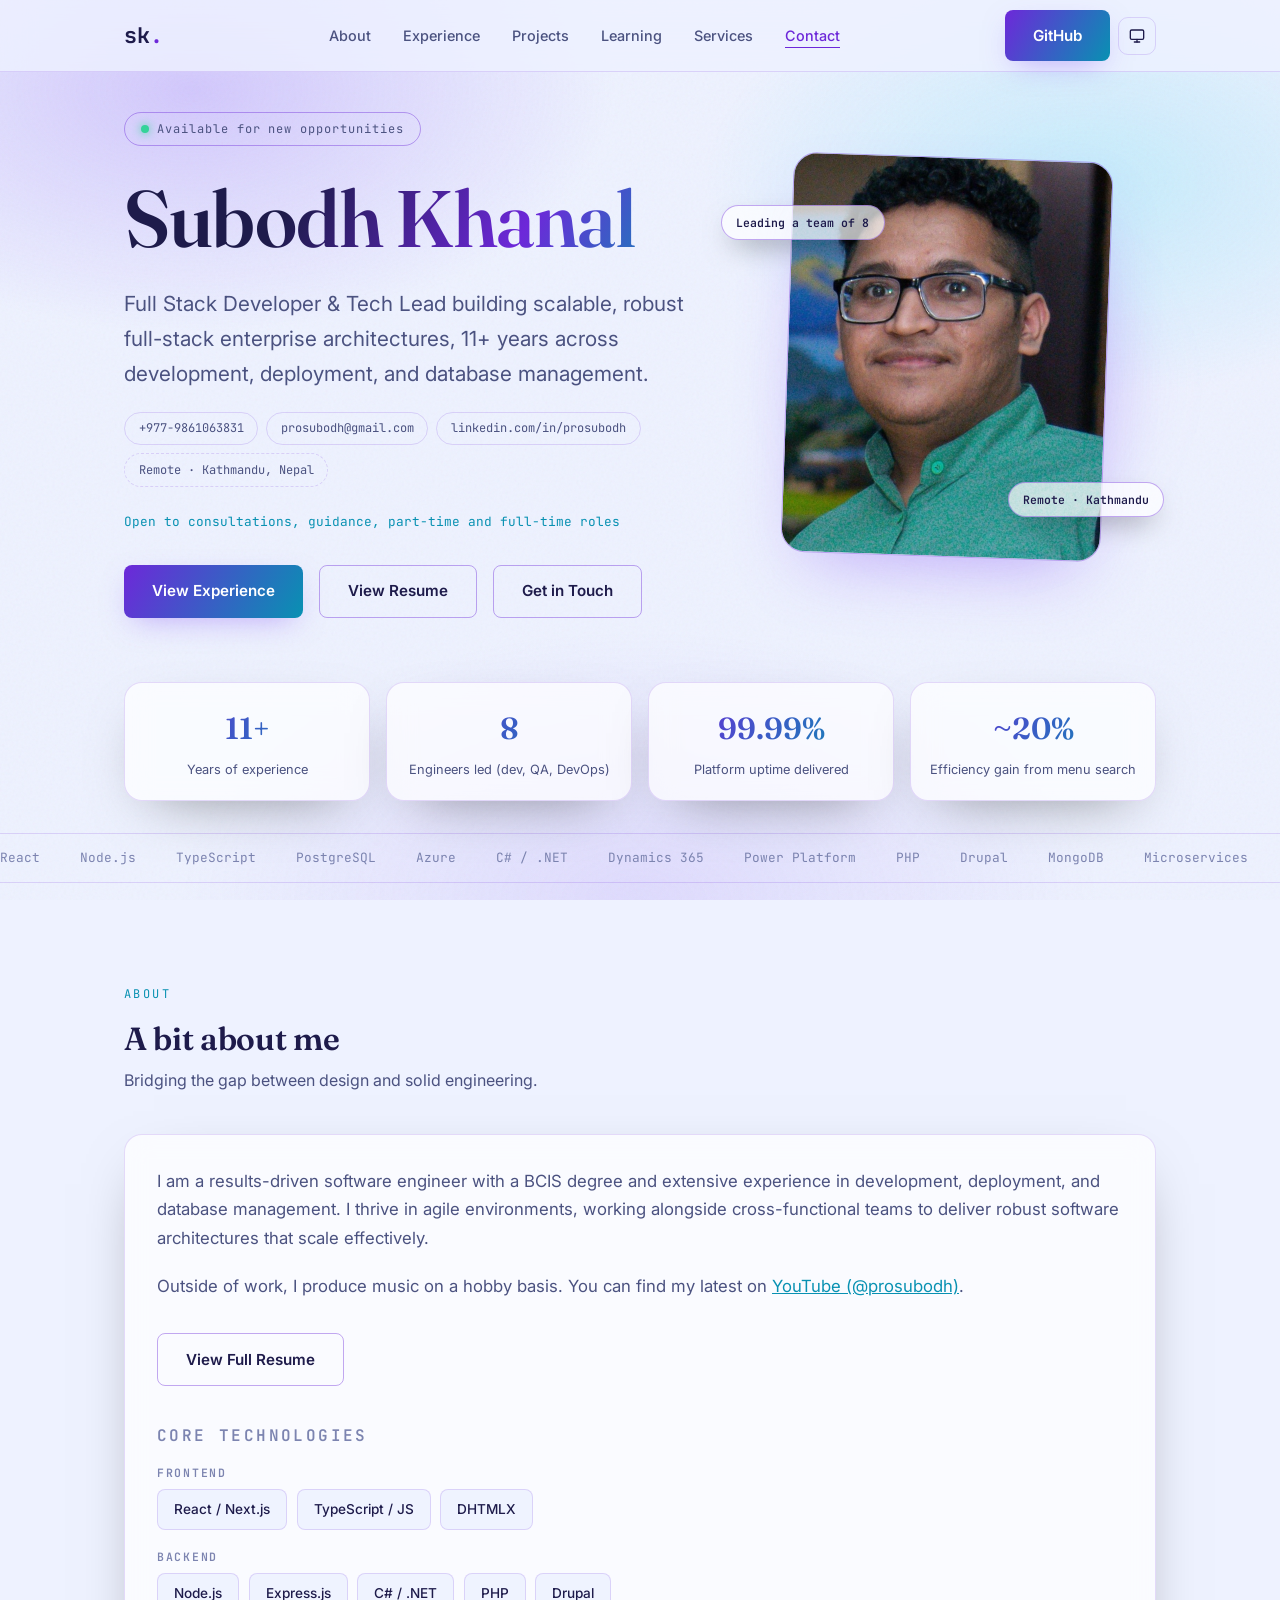
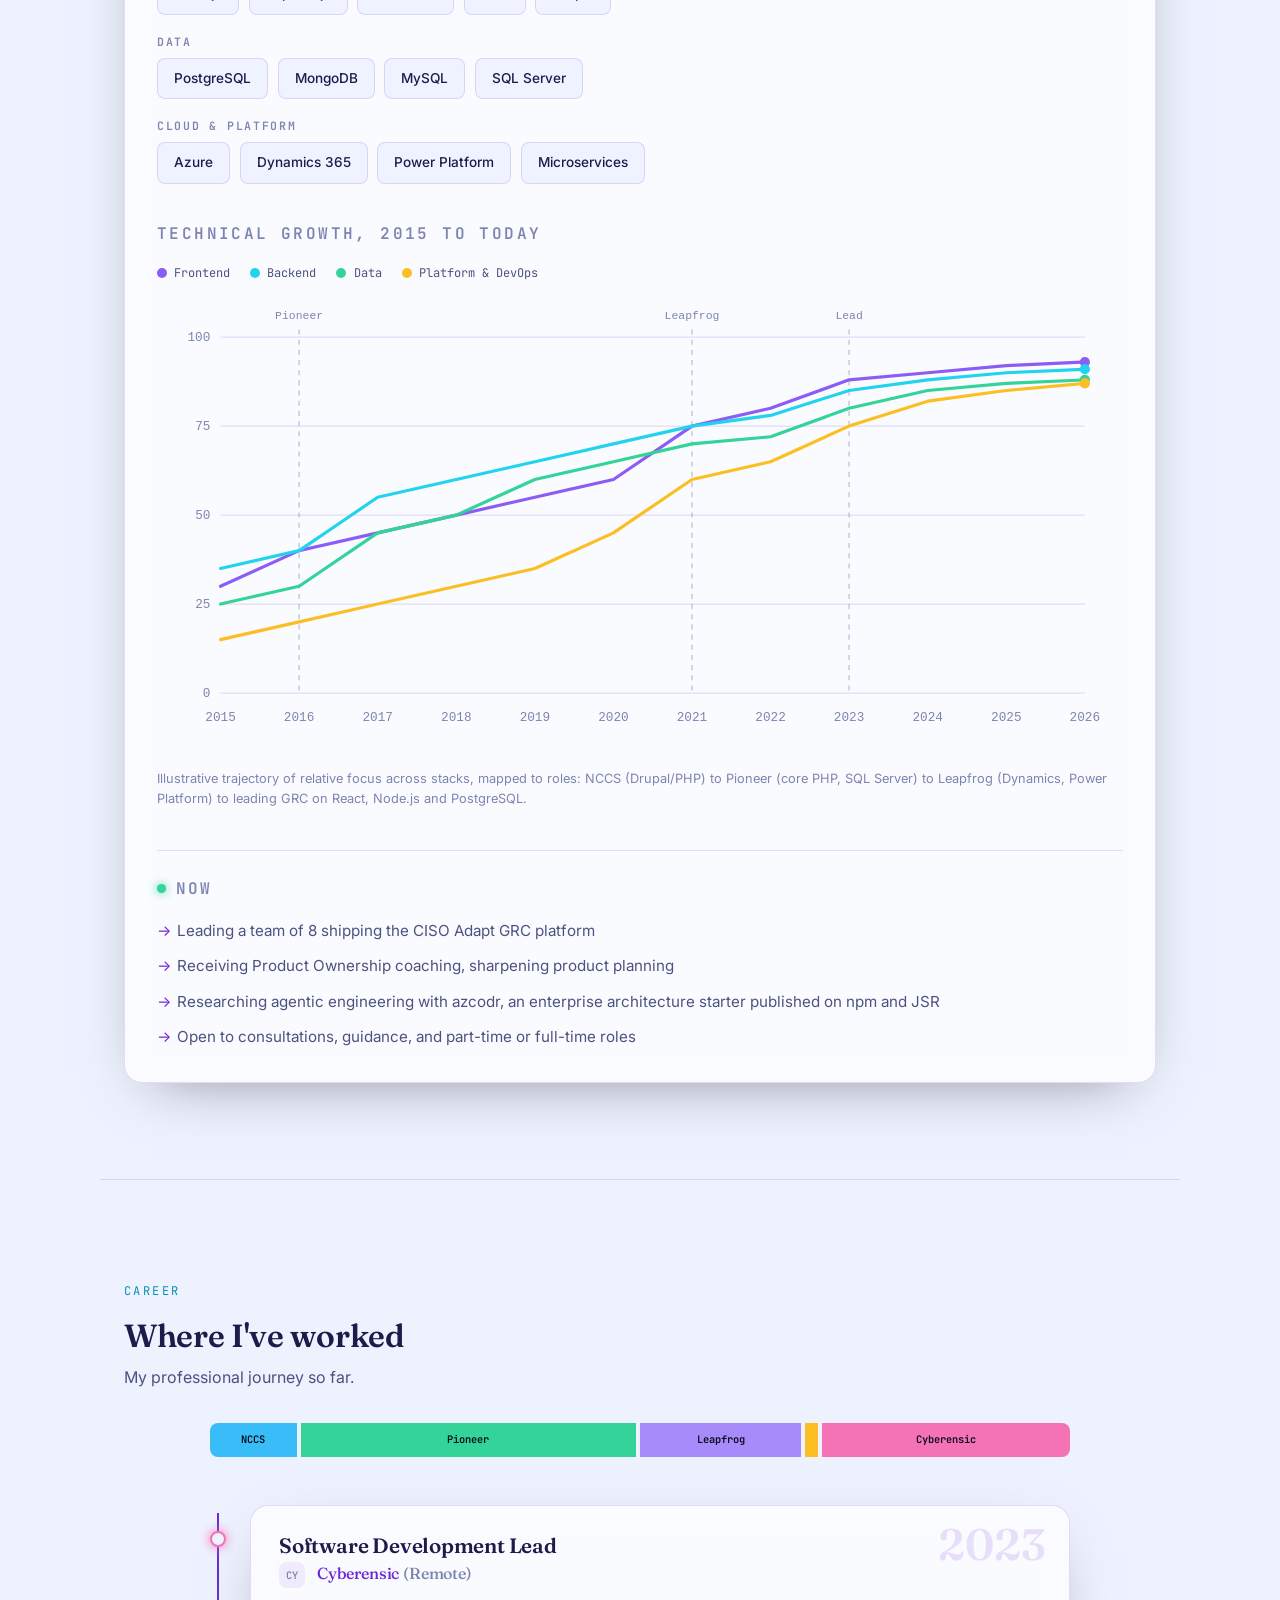
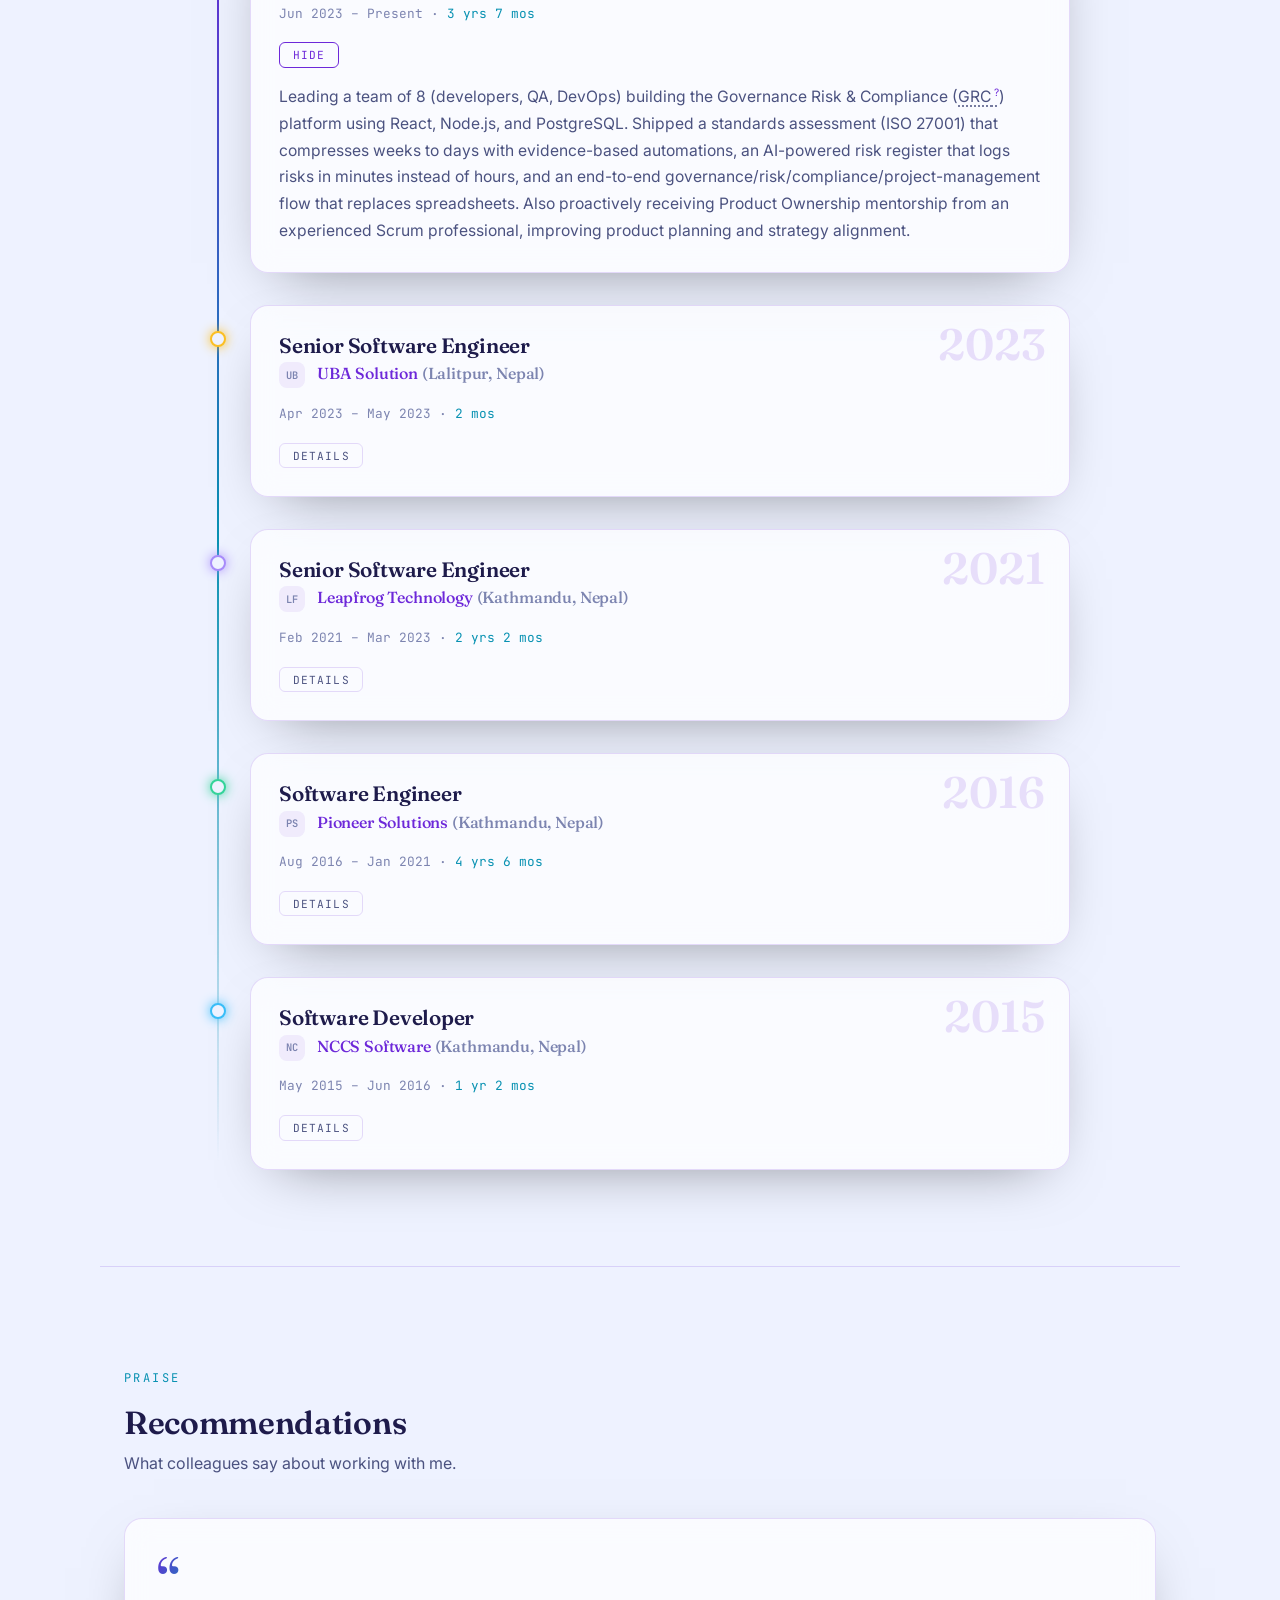
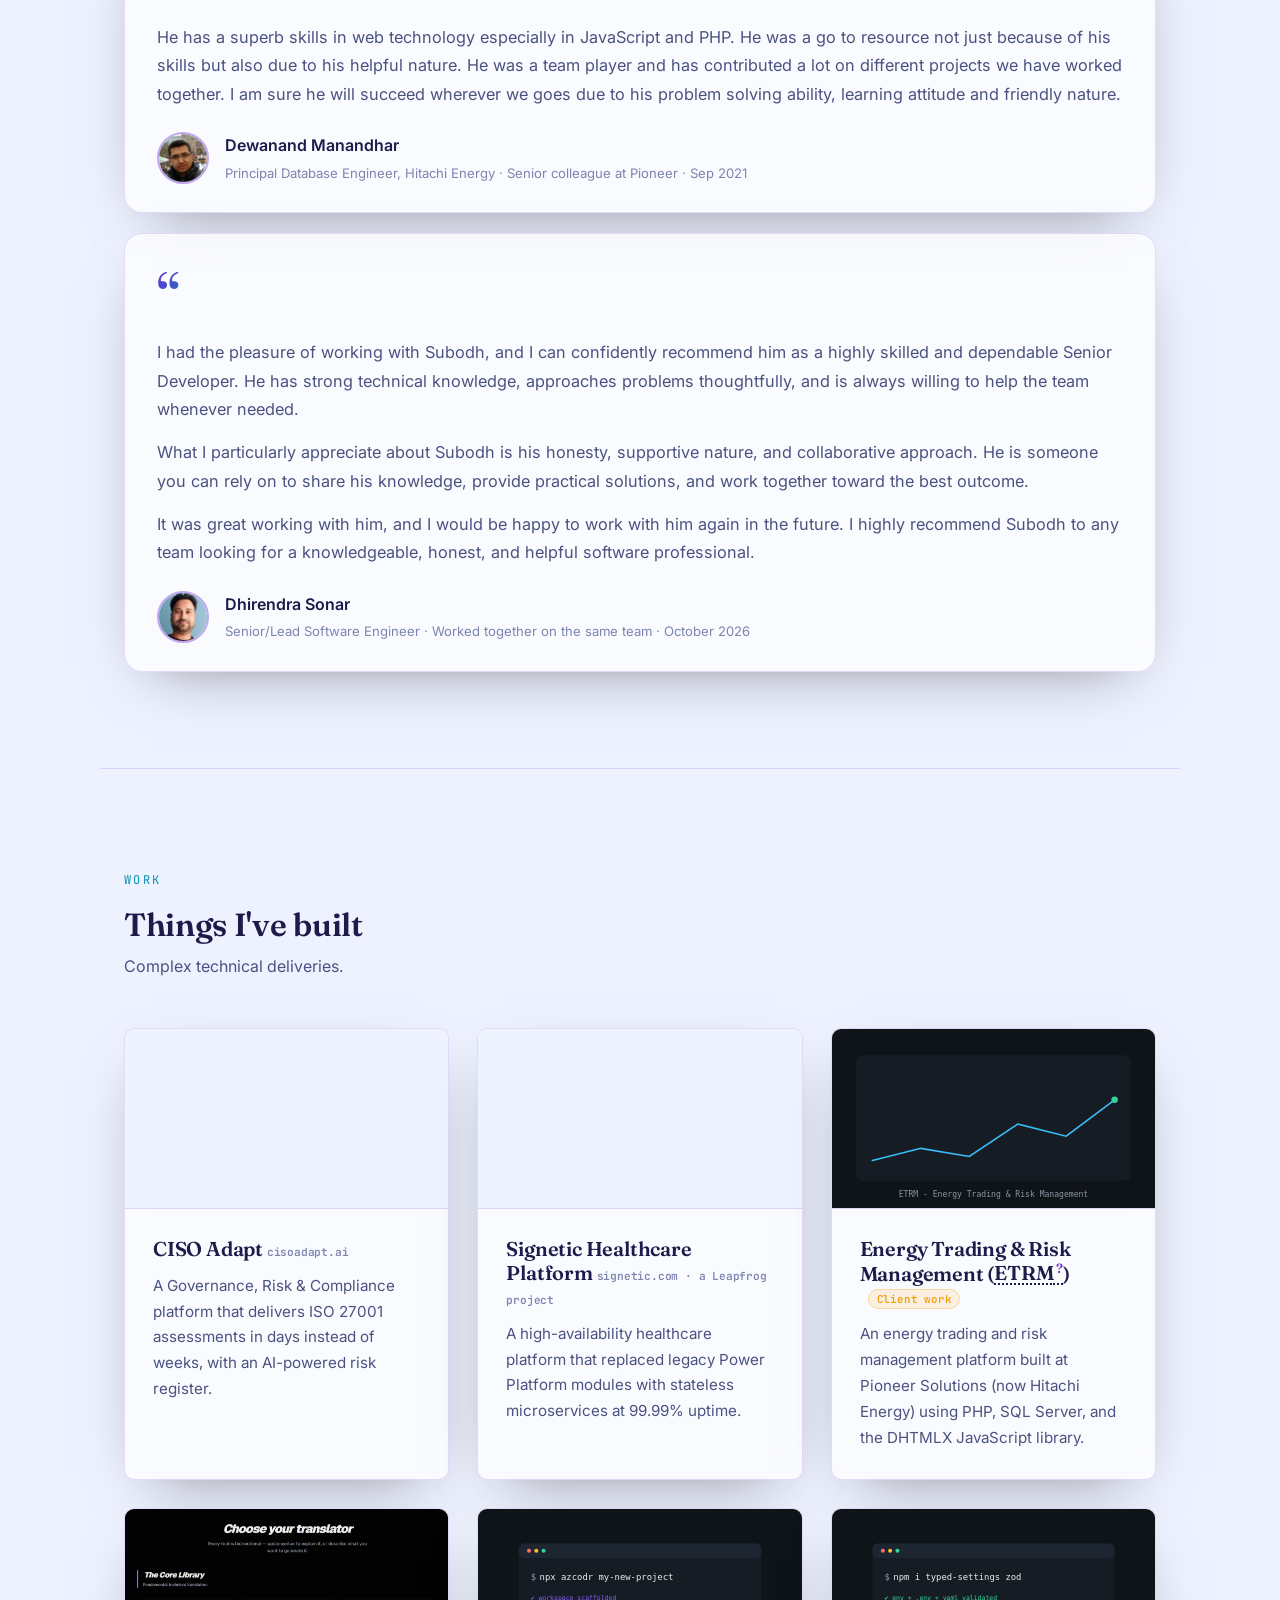
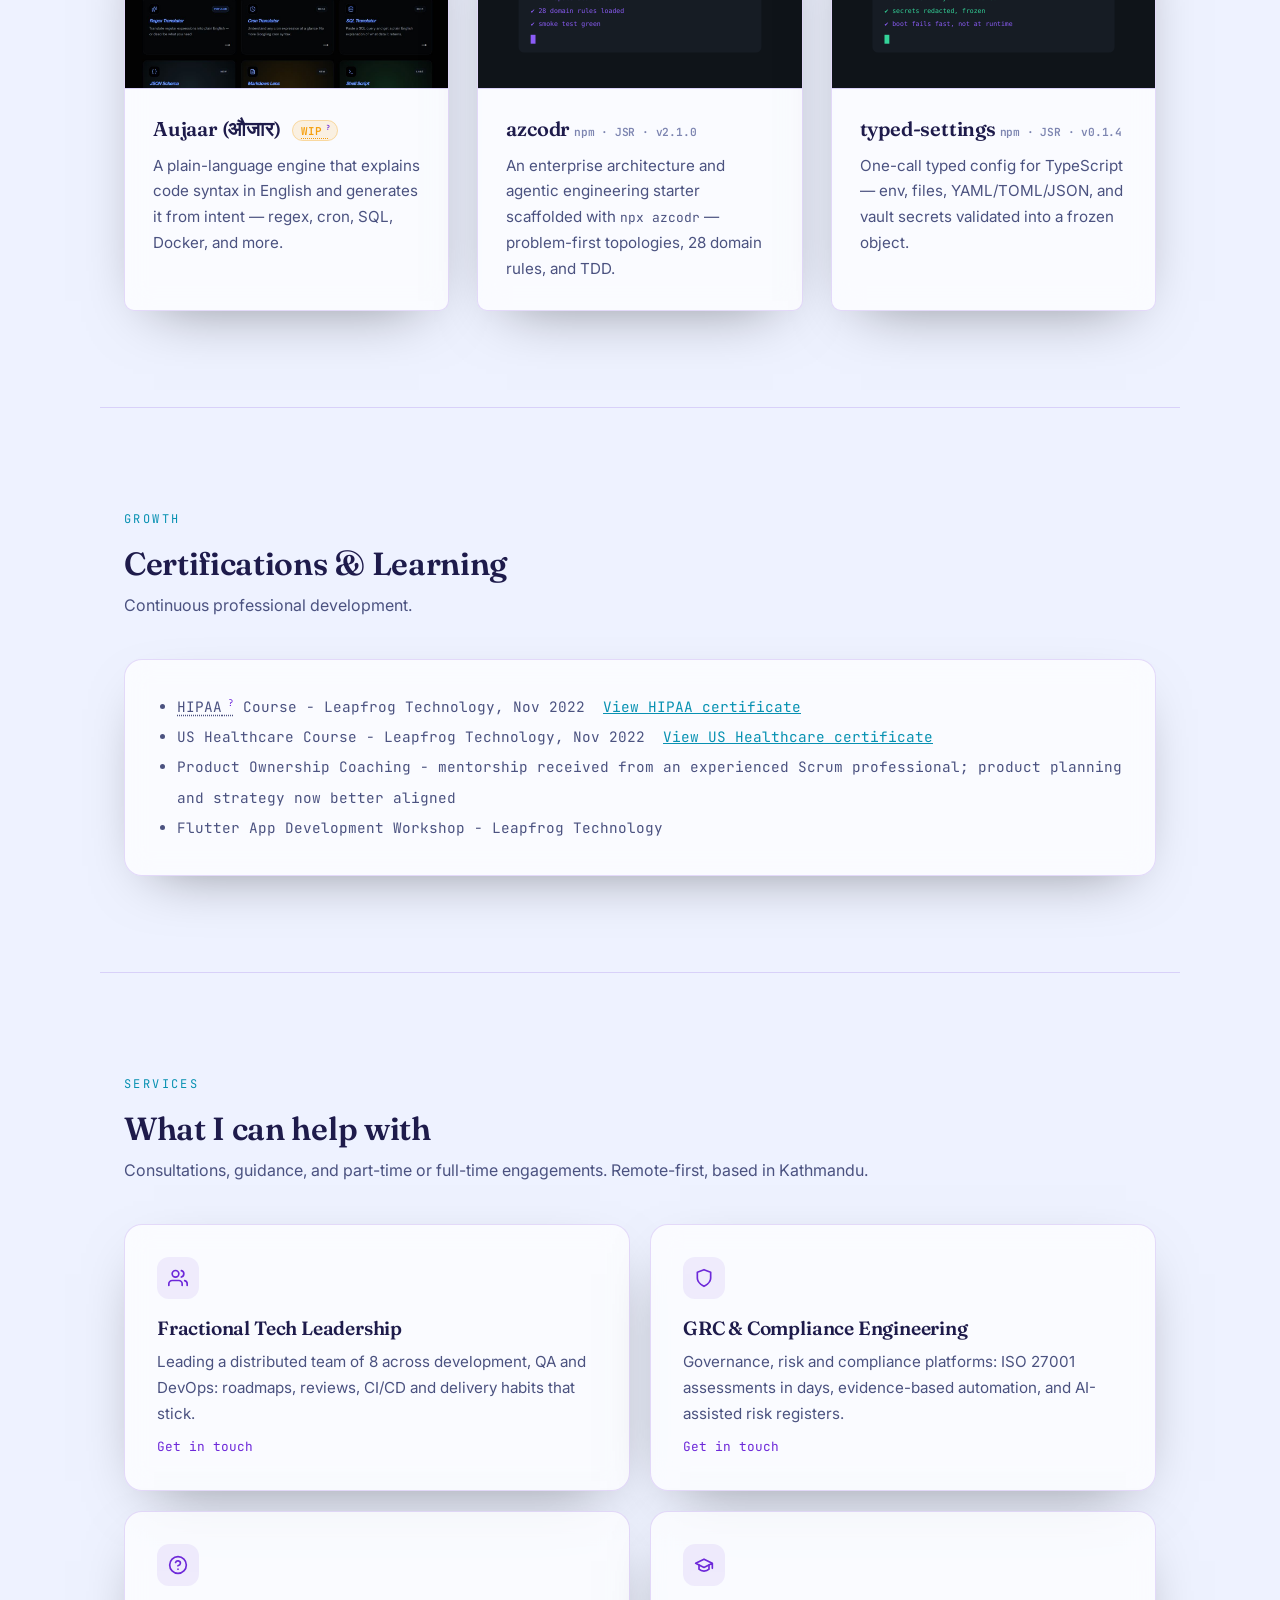
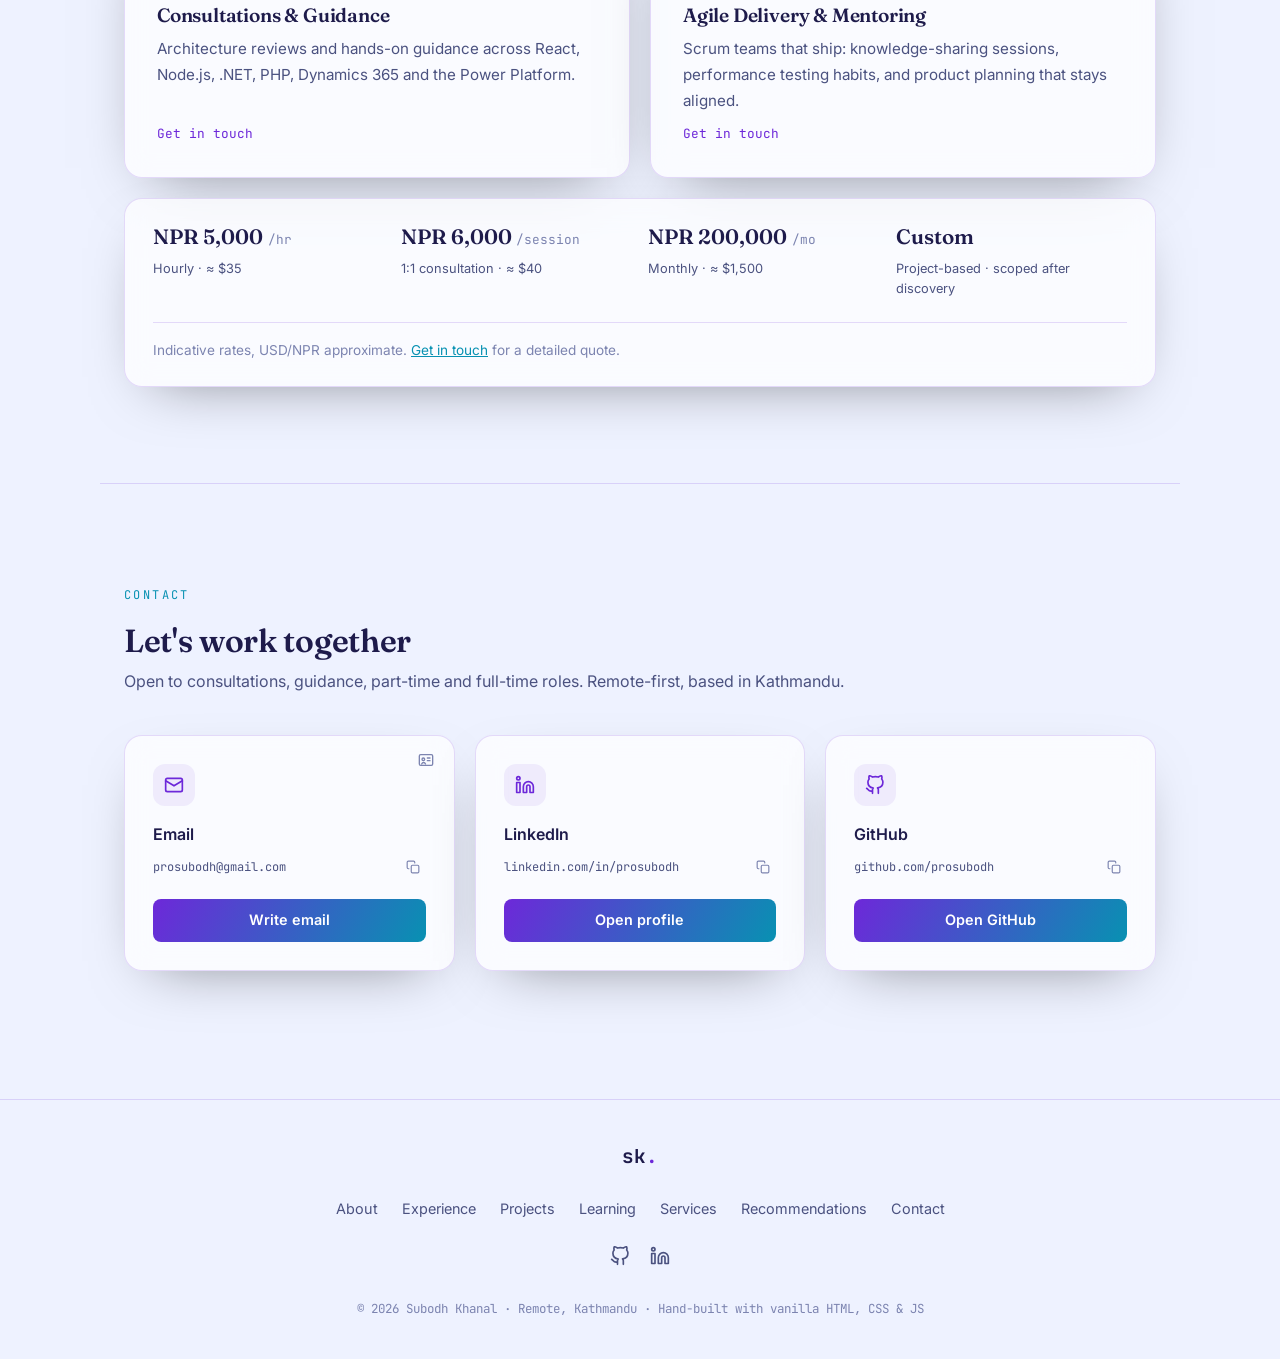
==== commit 0053a73b: "Add individual project detail pages behind each project card Creates projects/ pages for all six pro" ====
--- a/index.html
+++ b/index.html
@@ -419,7 +419,7 @@
       <p class="section-subtitle" style="margin-bottom: 3rem;">Complex technical deliveries.</p>
       <div class="projects-grid">
 
-        <a class="project-card glass-card reveal" href="https://cisoadapt.ai/" target="_blank" aria-label="CISO Adapt live site">
+        <a class="project-card glass-card reveal" href="projects/ciso-adapt.html" aria-label="CISO Adapt project page">
           <div class="project-img-wrapper">
             <img class="project-img" src="images/projects/grc-platform.jpg" alt="CISO Adapt GRC platform preview" loading="lazy" decoding="async">
           </div>
@@ -429,7 +429,7 @@
           </div>
         </a>
 
-        <a class="project-card glass-card reveal" href="https://www.signetic.com/pharmacies" target="_blank" aria-label="Signetic Healthcare Platform live site">
+        <a class="project-card glass-card reveal" href="projects/signetic.html" aria-label="Signetic Healthcare Platform project page">
           <div class="project-img-wrapper">
             <img class="project-img" src="images/projects/signetic.jpg" alt="Signetic Healthcare Platform preview" loading="lazy" decoding="async">
           </div>
@@ -439,7 +439,7 @@
           </div>
         </a>
 
-        <a class="project-card glass-card reveal" href="https://www.hitachienergy.com/products-and-solutions/energy-portfolio-management/energy-commercial-enablement-software-solutions/energy-trading-and-risk-management-etrm-software-solution#tab-tabs-7bd60a2cfe-item-8e63cf3301" target="_blank" aria-label="ETRM vendor product page">
+        <a class="project-card glass-card reveal" href="projects/etrm.html" aria-label="ETRM project page">
           <div class="project-img-wrapper">
             <img class="project-img" src="images/projects/etrm.svg" alt="ETRM software preview" loading="lazy" decoding="async">
           </div>
@@ -449,7 +449,7 @@
           </div>
         </a>
 
-        <a class="project-card glass-card reveal" href="https://aujaar.vercel.app/#tools" target="_blank" aria-label="Aujaar live demo">
+        <a class="project-card glass-card reveal" href="projects/aujaar.html" aria-label="Aujaar project page">
           <div class="project-img-wrapper">
             <img class="project-img" src="images/projects/aujaar.jpg" alt="Aujaar preview" loading="lazy" decoding="async">
           </div>
@@ -459,7 +459,7 @@
           </div>
         </a>
 
-        <a class="project-card glass-card reveal" href="https://github.com/prosubodh/azcodr" target="_blank" aria-label="azcodr GitHub repository">
+        <a class="project-card glass-card reveal" href="projects/azcodr.html" aria-label="azcodr project page">
           <div class="project-img-wrapper">
             <img class="project-img" src="images/projects/azcodr.svg" alt="azcodr starter template preview" loading="lazy" decoding="async">
           </div>
@@ -469,7 +469,7 @@
           </div>
         </a>
 
-        <a class="project-card glass-card reveal" href="https://github.com/prosubodh/typed-settings" target="_blank" aria-label="typed-settings GitHub repository">
+        <a class="project-card glass-card reveal" href="projects/typed-settings.html" aria-label="typed-settings project page">
           <div class="project-img-wrapper">
             <img class="project-img" src="images/projects/typed-settings.svg" alt="typed-settings typed config preview" loading="lazy" decoding="async">
           </div>
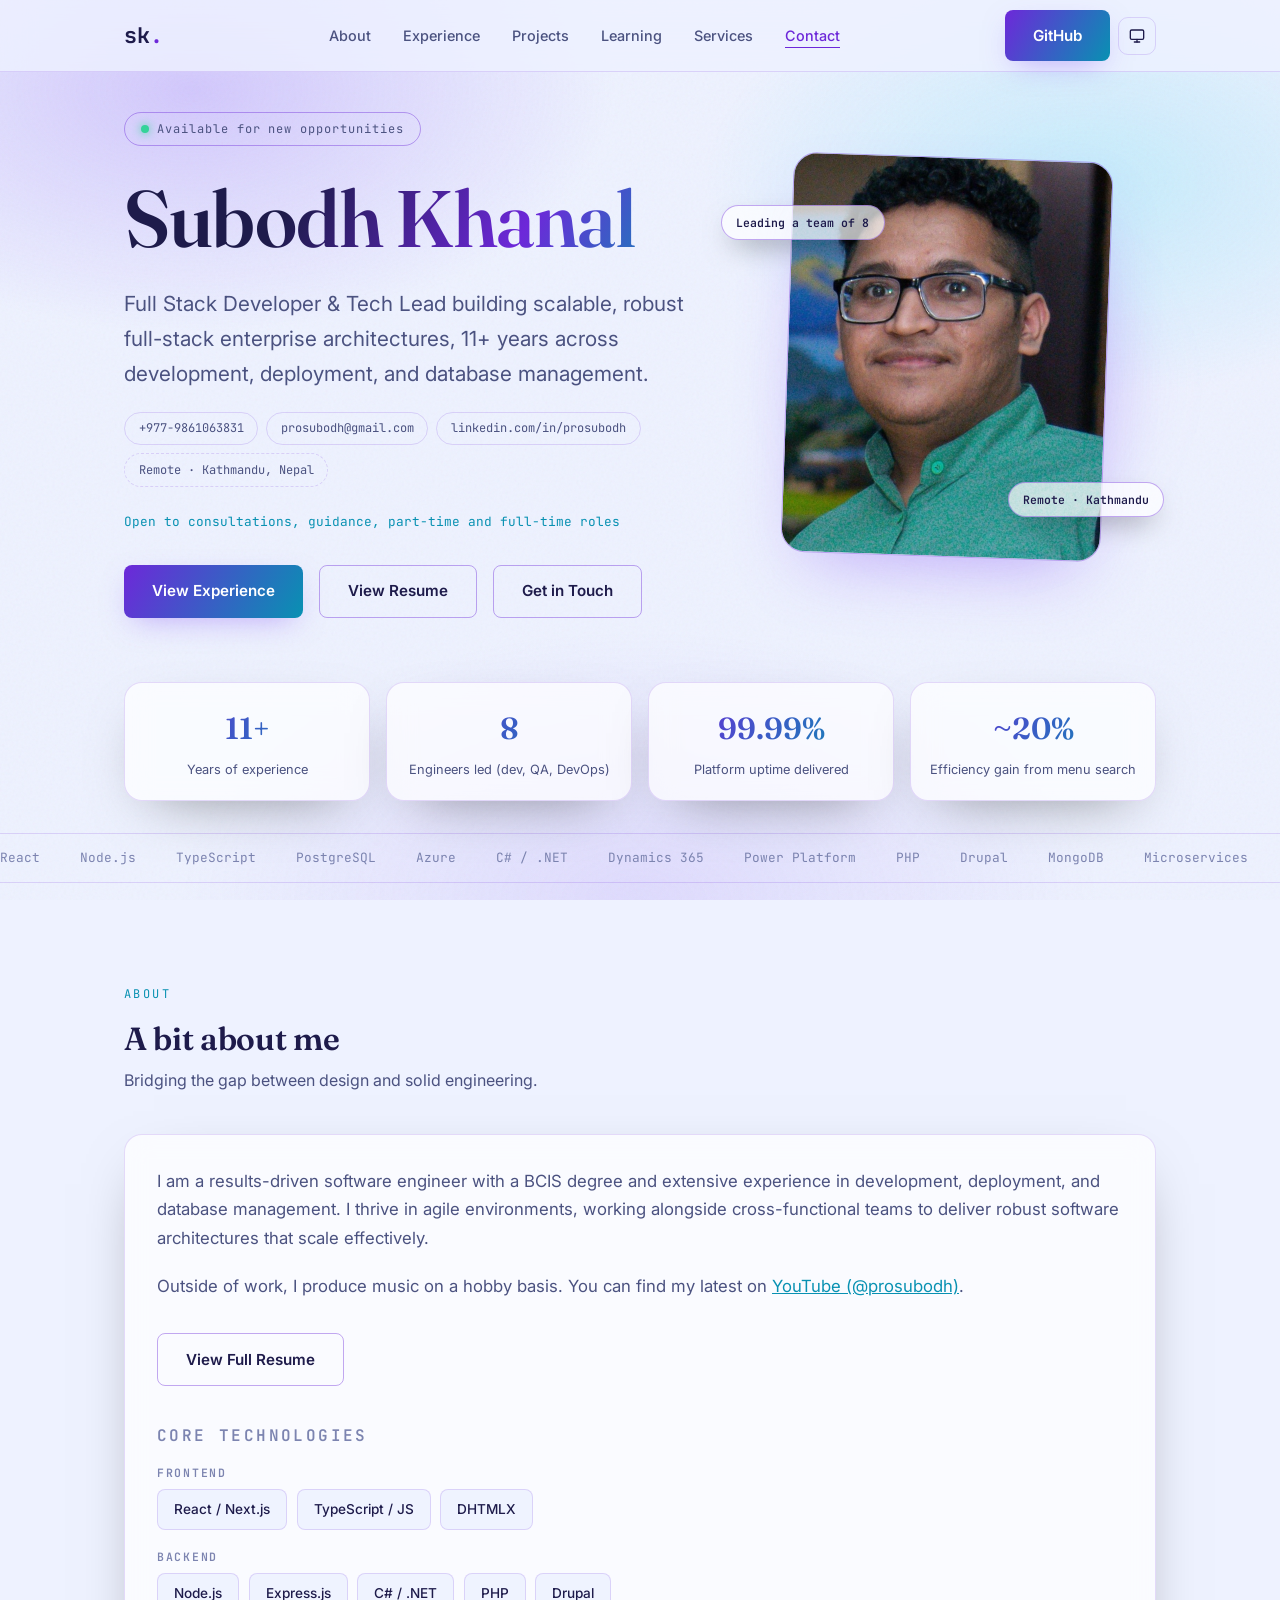
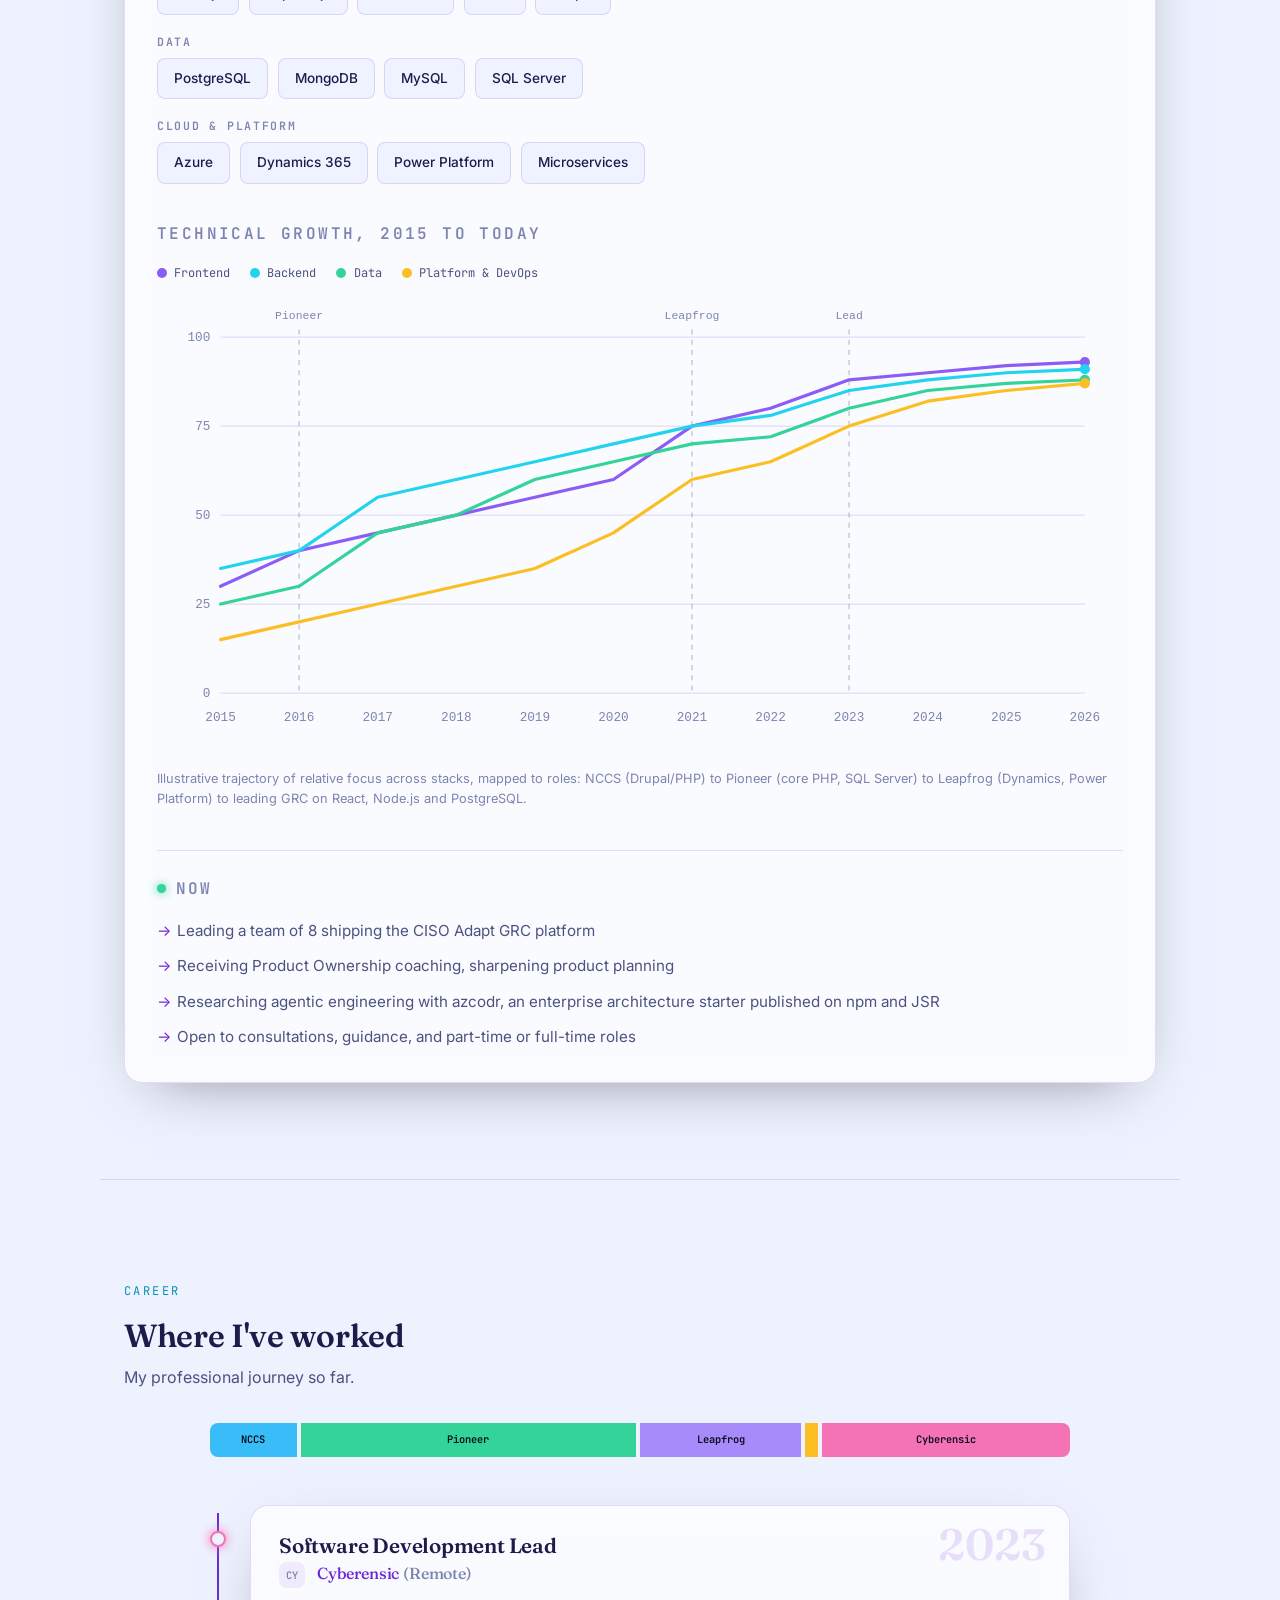
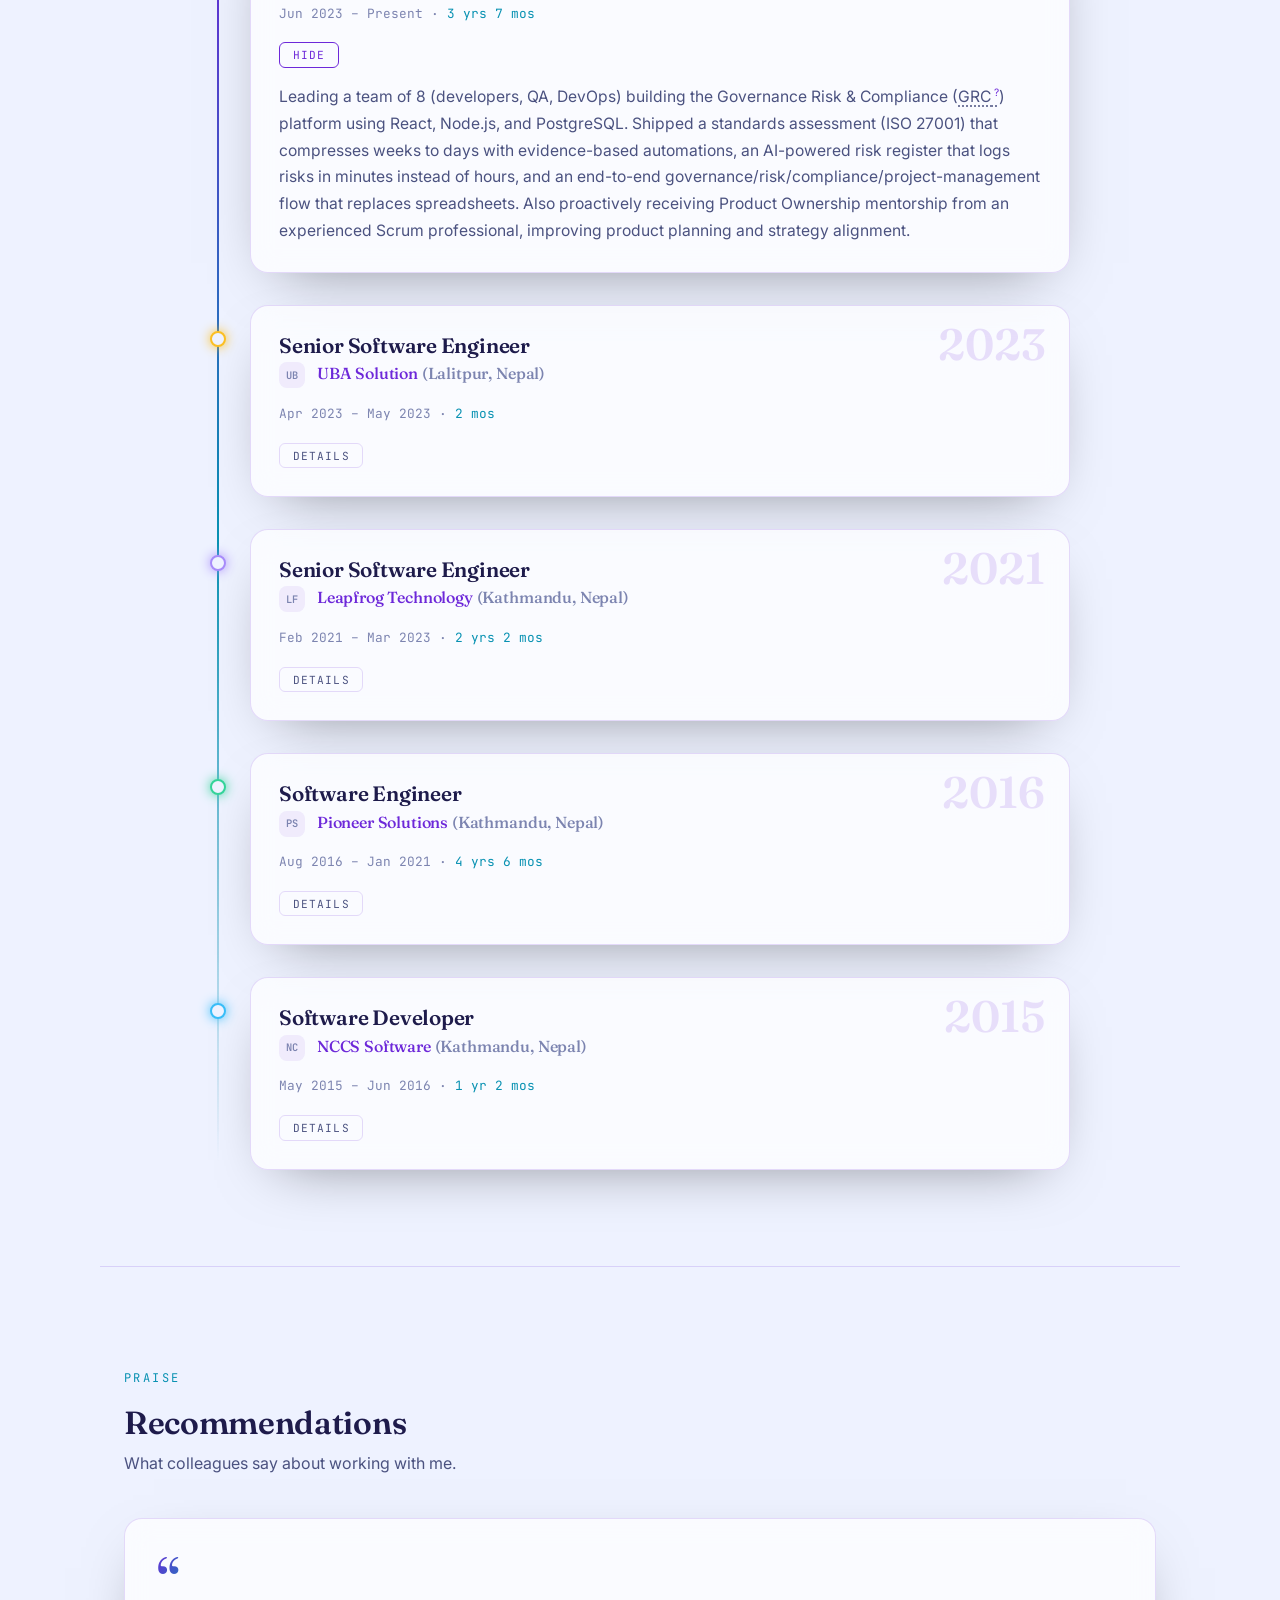
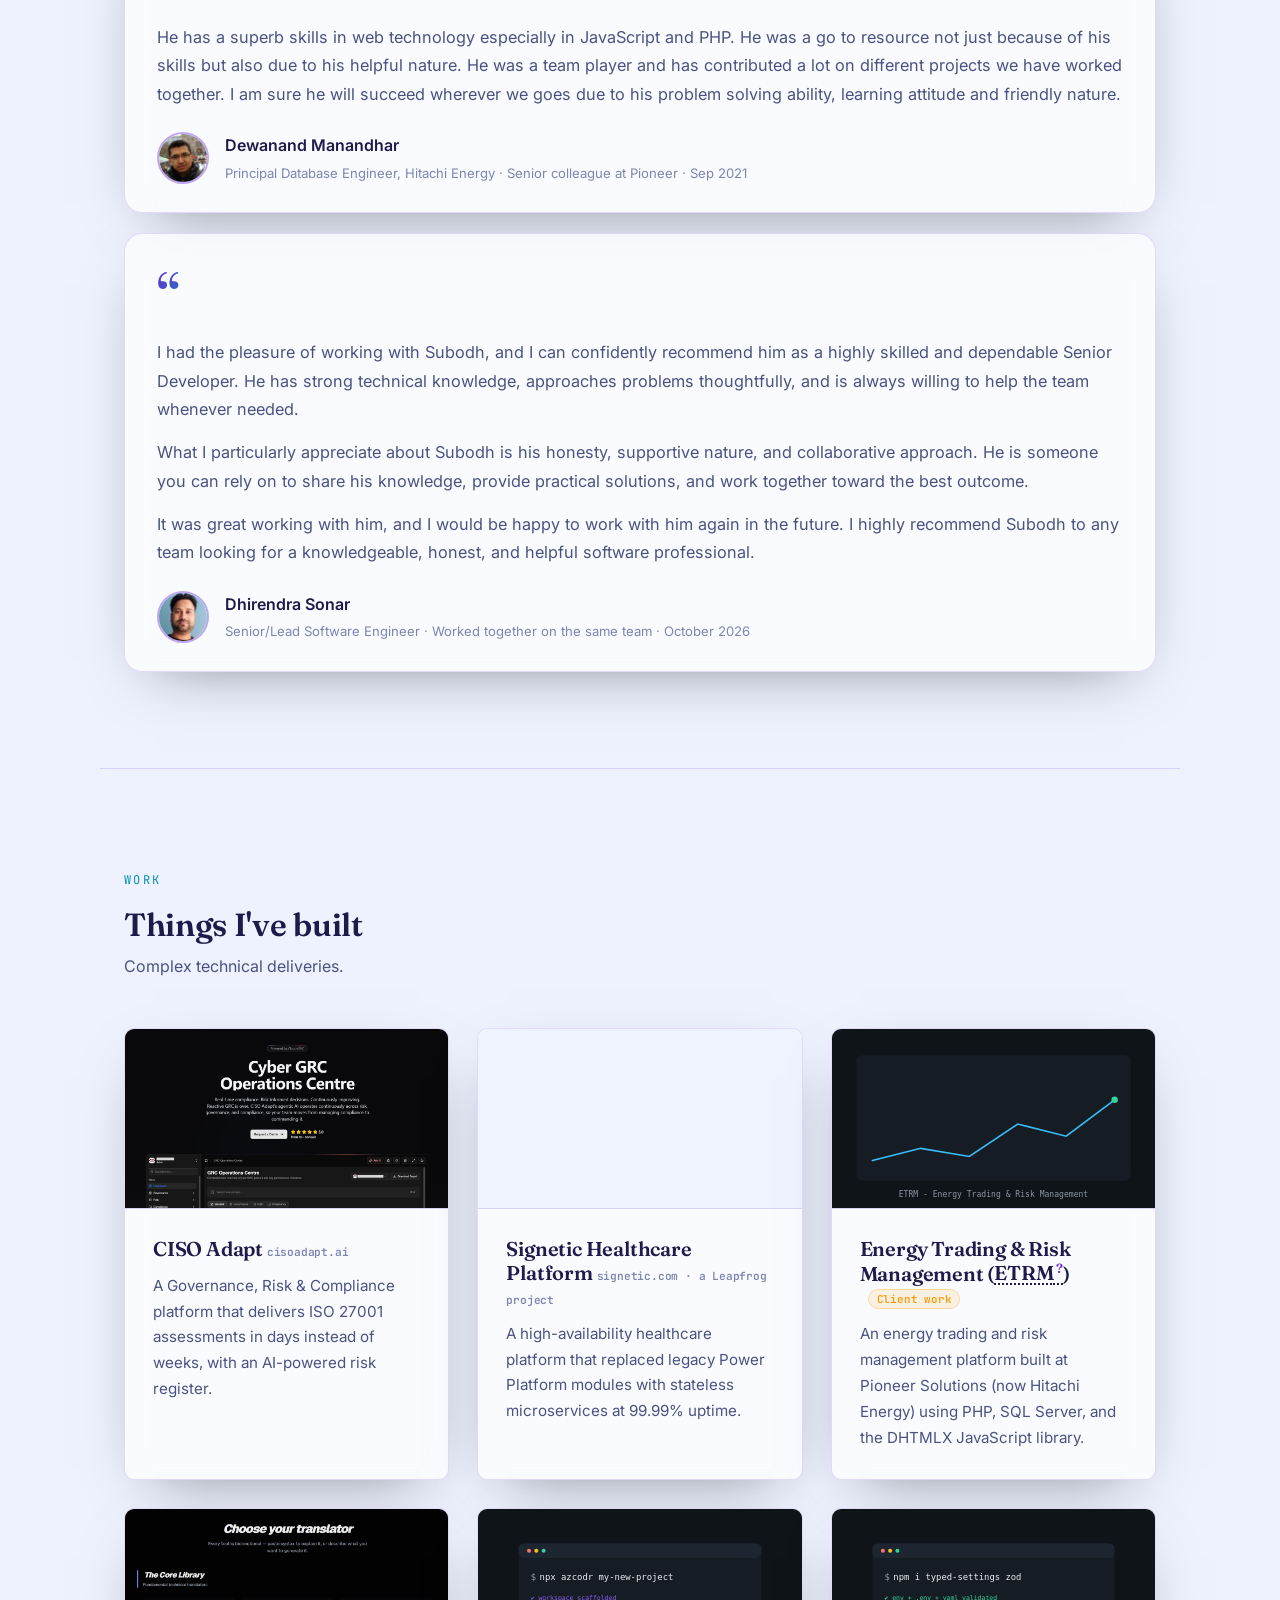
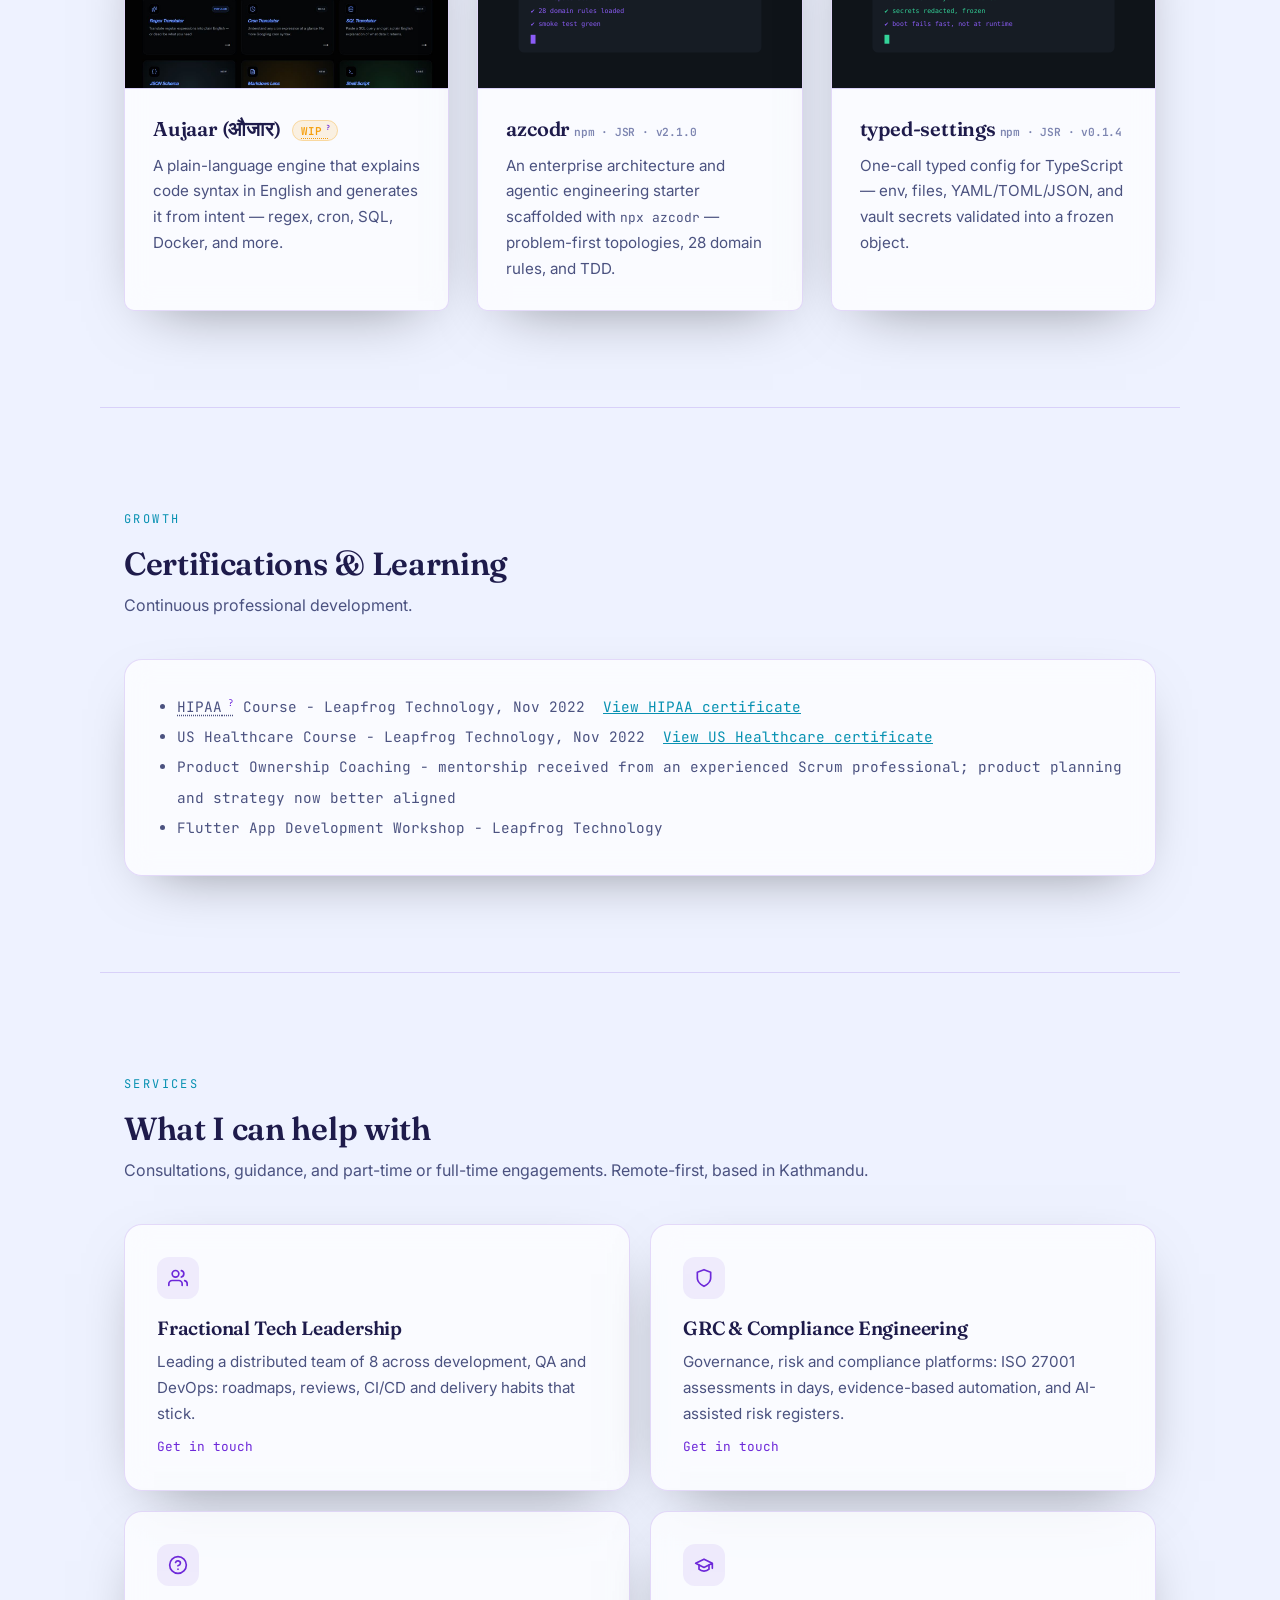
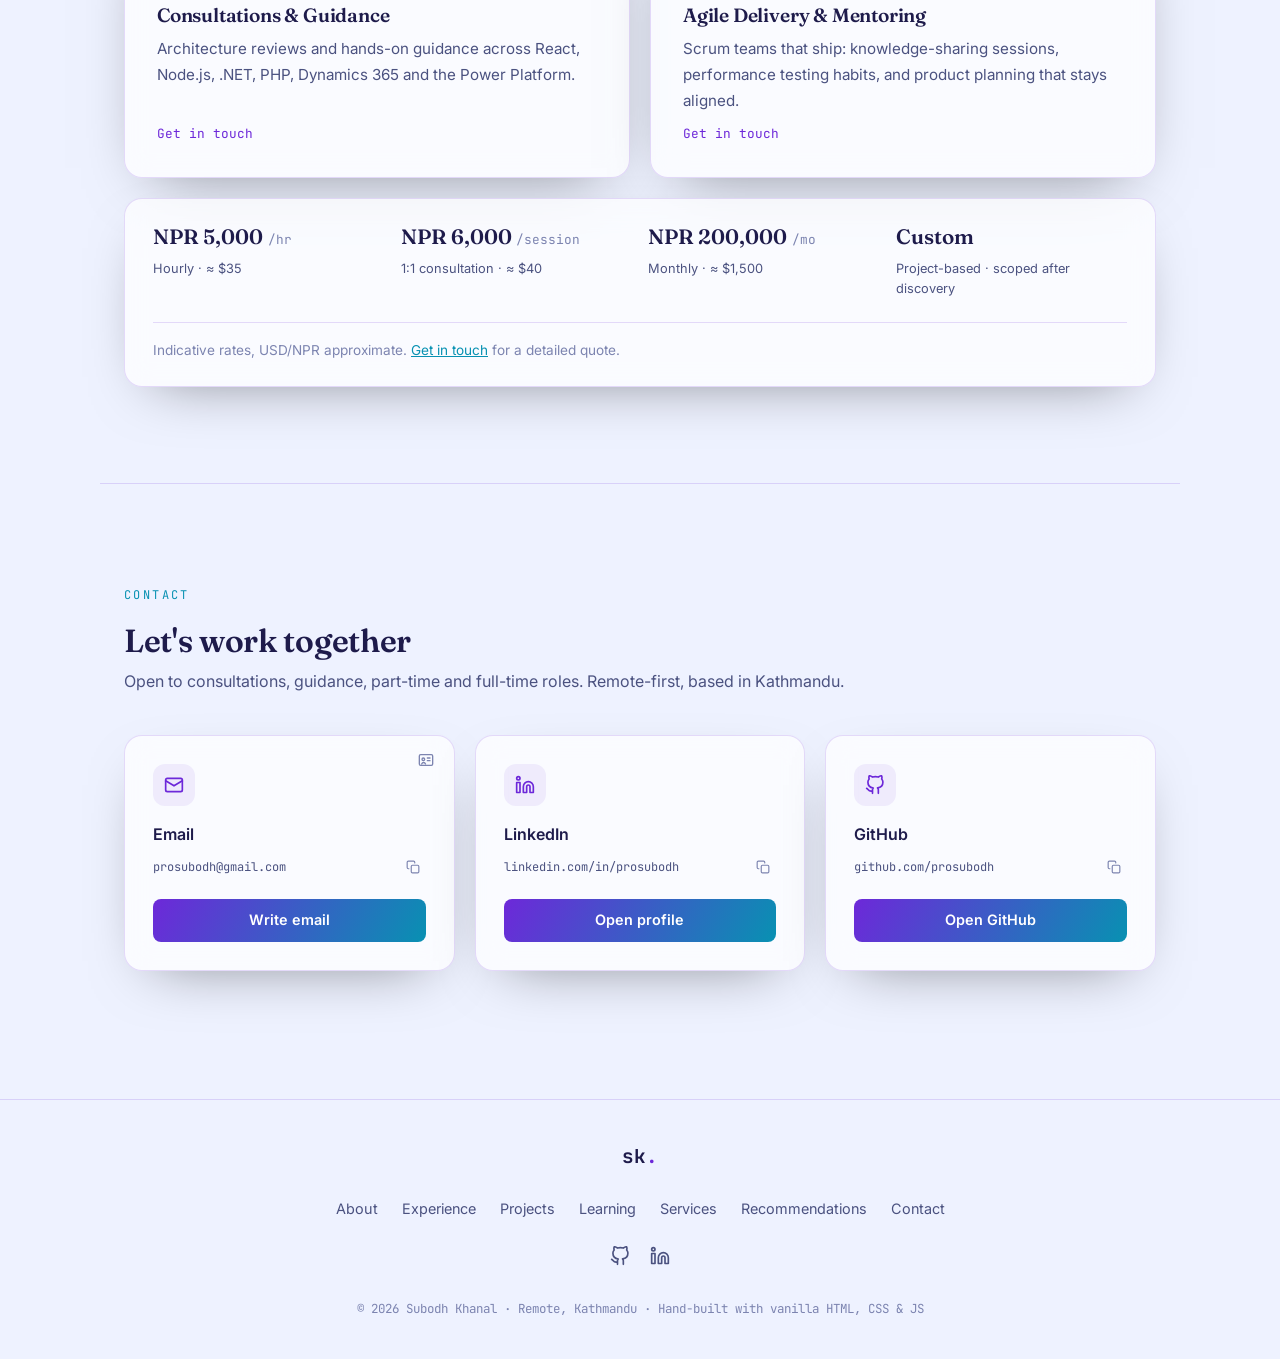
==== commit eb3182c6: "Merge pull request #28 from prosubodh/users/subodh.khanal/feat/photo-and-jsr Use Dhirendra's photo, " ====
--- a/index.html
+++ b/index.html
@@ -419,7 +419,7 @@
       <p class="section-subtitle" style="margin-bottom: 3rem;">Complex technical deliveries.</p>
       <div class="projects-grid">
 
-        <a class="project-card glass-card reveal" href="projects/ciso-adapt.html" aria-label="CISO Adapt project page">
+        <a class="project-card glass-card reveal" href="https://cisoadapt.ai/" target="_blank" aria-label="CISO Adapt live site">
           <div class="project-img-wrapper">
             <img class="project-img" src="images/projects/grc-platform.jpg" alt="CISO Adapt GRC platform preview" loading="lazy" decoding="async">
           </div>
@@ -429,7 +429,7 @@
           </div>
         </a>
 
-        <a class="project-card glass-card reveal" href="projects/signetic.html" aria-label="Signetic Healthcare Platform project page">
+        <a class="project-card glass-card reveal" href="https://www.signetic.com/pharmacies" target="_blank" aria-label="Signetic Healthcare Platform live site">
           <div class="project-img-wrapper">
             <img class="project-img" src="images/projects/signetic.jpg" alt="Signetic Healthcare Platform preview" loading="lazy" decoding="async">
           </div>
@@ -439,7 +439,7 @@
           </div>
         </a>
 
-        <a class="project-card glass-card reveal" href="projects/etrm.html" aria-label="ETRM project page">
+        <a class="project-card glass-card reveal" href="https://www.hitachienergy.com/products-and-solutions/energy-portfolio-management/energy-commercial-enablement-software-solutions/energy-trading-and-risk-management-etrm-software-solution#tab-tabs-7bd60a2cfe-item-8e63cf3301" target="_blank" aria-label="ETRM vendor product page">
           <div class="project-img-wrapper">
             <img class="project-img" src="images/projects/etrm.svg" alt="ETRM software preview" loading="lazy" decoding="async">
           </div>
@@ -449,7 +449,7 @@
           </div>
         </a>
 
-        <a class="project-card glass-card reveal" href="projects/aujaar.html" aria-label="Aujaar project page">
+        <a class="project-card glass-card reveal" href="https://aujaar.vercel.app/#tools" target="_blank" aria-label="Aujaar live demo">
           <div class="project-img-wrapper">
             <img class="project-img" src="images/projects/aujaar.jpg" alt="Aujaar preview" loading="lazy" decoding="async">
           </div>
@@ -459,7 +459,7 @@
           </div>
         </a>
 
-        <a class="project-card glass-card reveal" href="projects/azcodr.html" aria-label="azcodr project page">
+        <a class="project-card glass-card reveal" href="https://github.com/prosubodh/azcodr" target="_blank" aria-label="azcodr GitHub repository">
           <div class="project-img-wrapper">
             <img class="project-img" src="images/projects/azcodr.svg" alt="azcodr starter template preview" loading="lazy" decoding="async">
           </div>
@@ -469,7 +469,7 @@
           </div>
         </a>
 
-        <a class="project-card glass-card reveal" href="projects/typed-settings.html" aria-label="typed-settings project page">
+        <a class="project-card glass-card reveal" href="https://github.com/prosubodh/typed-settings" target="_blank" aria-label="typed-settings GitHub repository">
           <div class="project-img-wrapper">
             <img class="project-img" src="images/projects/typed-settings.svg" alt="typed-settings typed config preview" loading="lazy" decoding="async">
           </div>
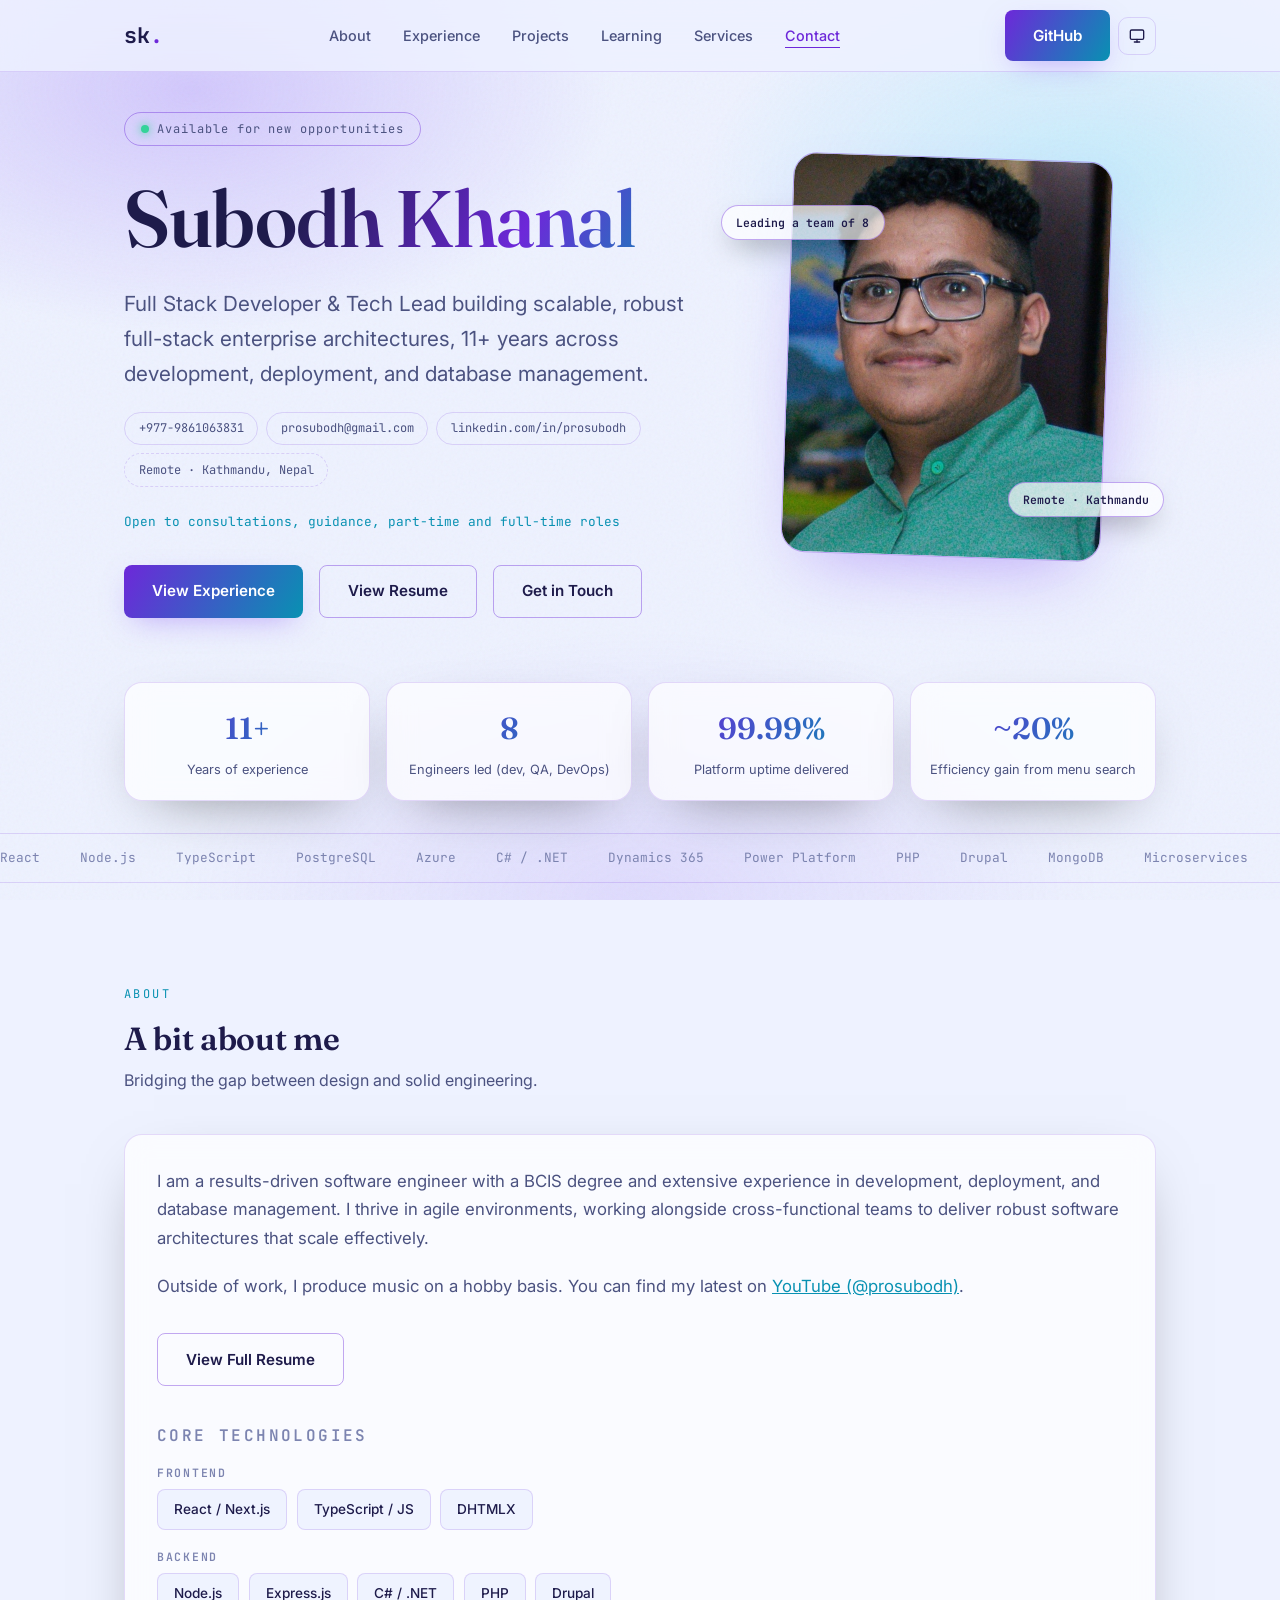
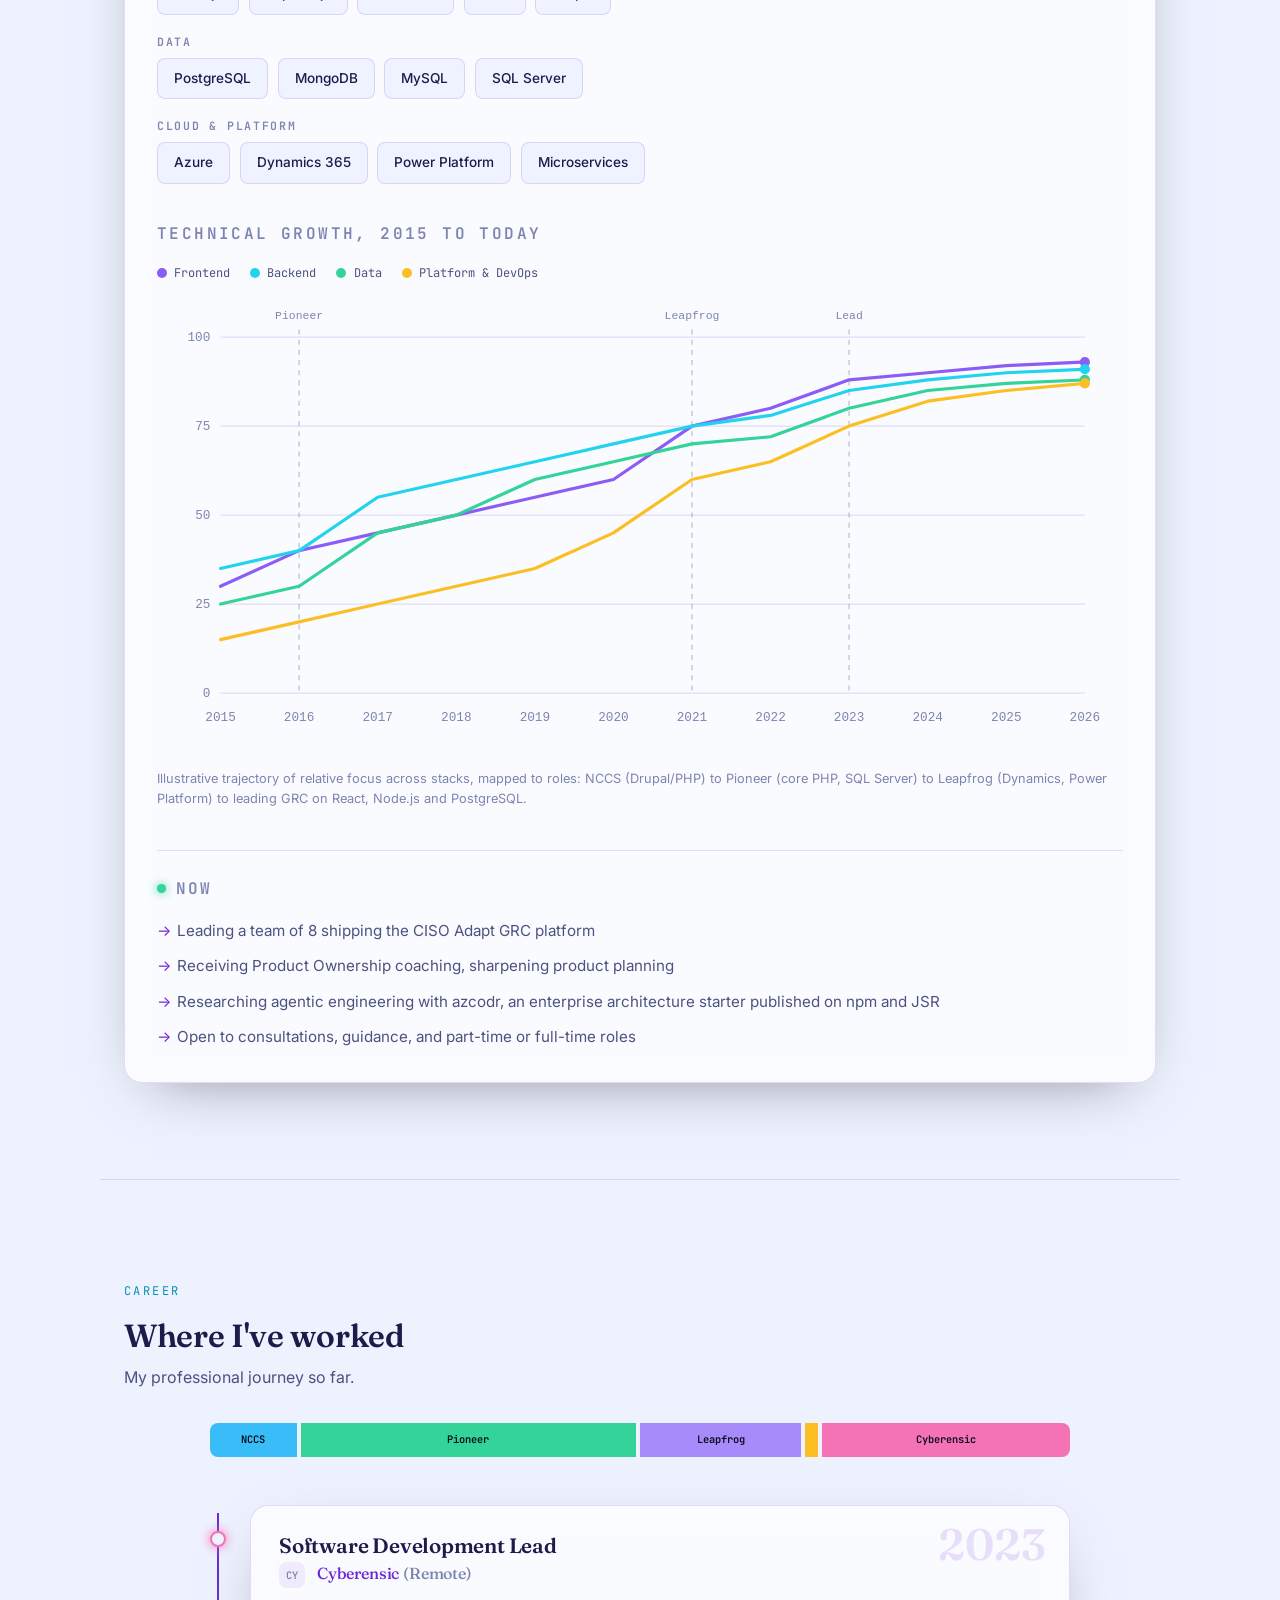
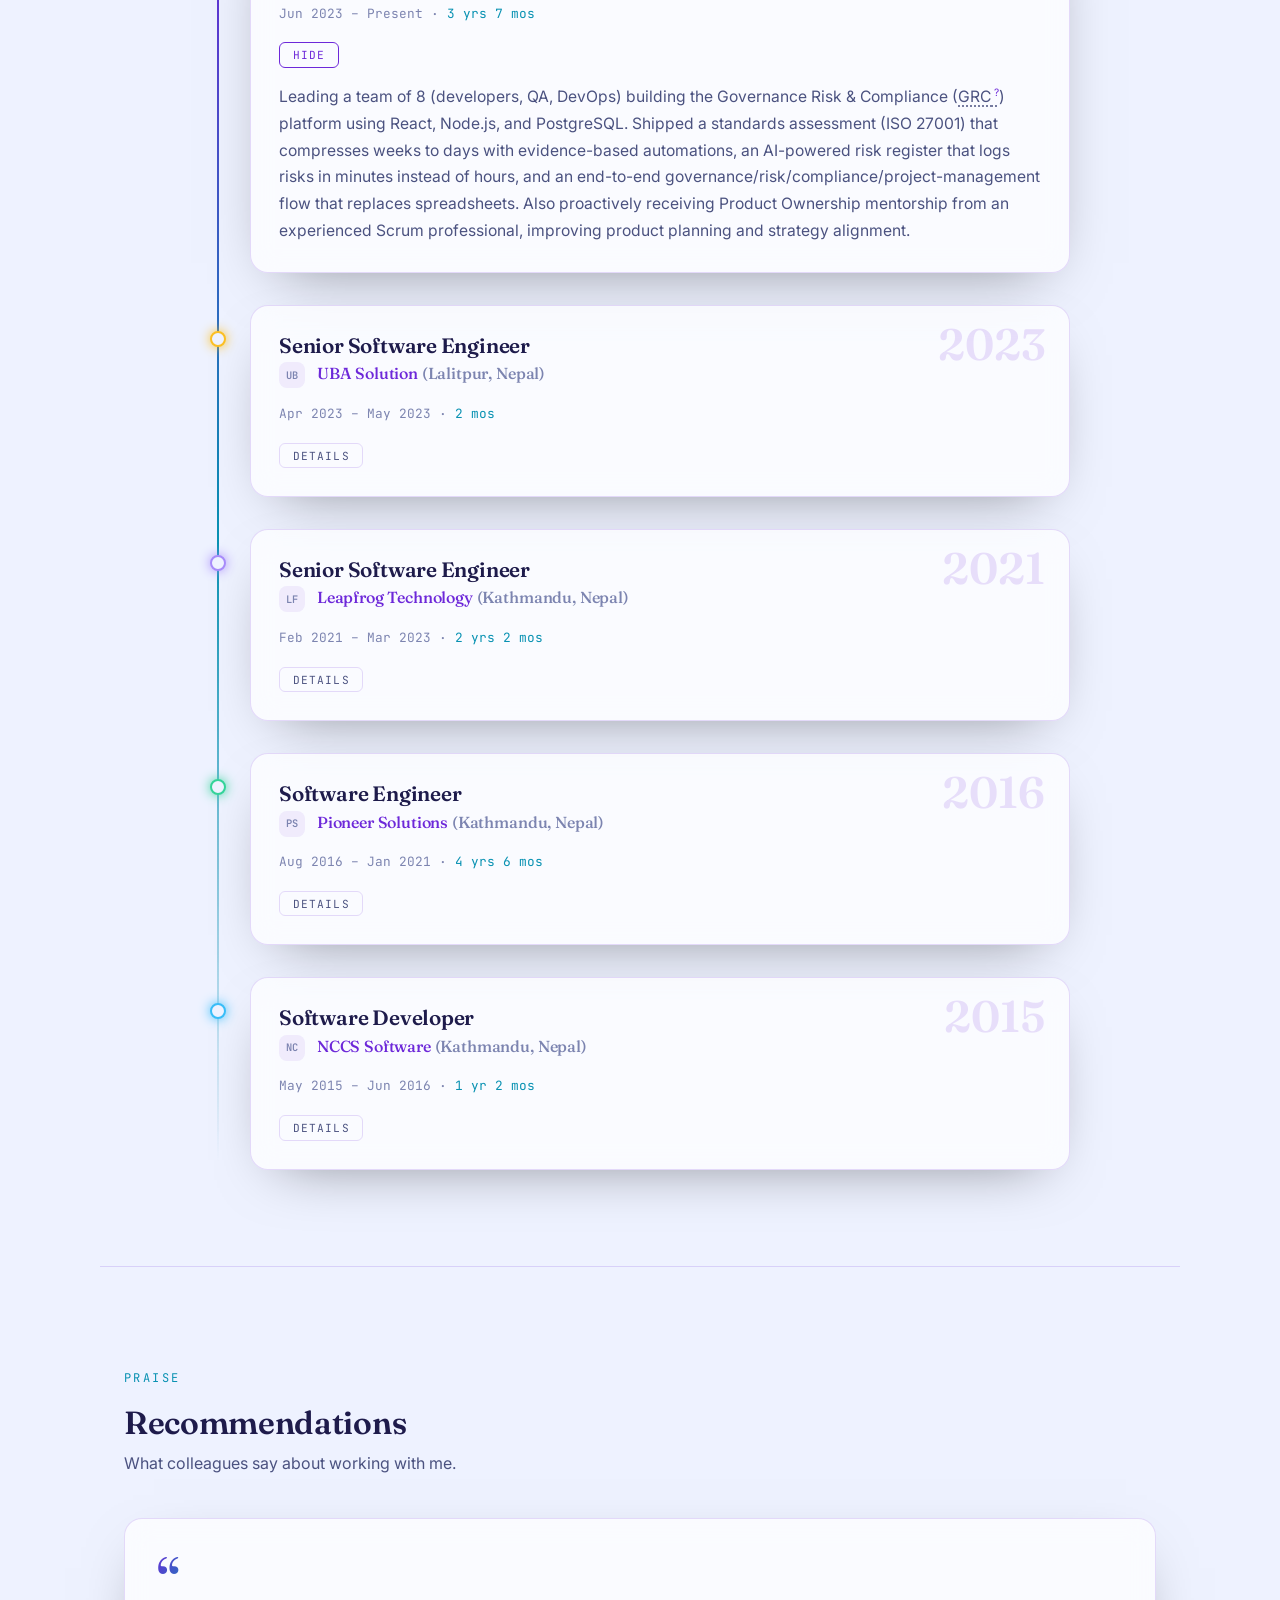
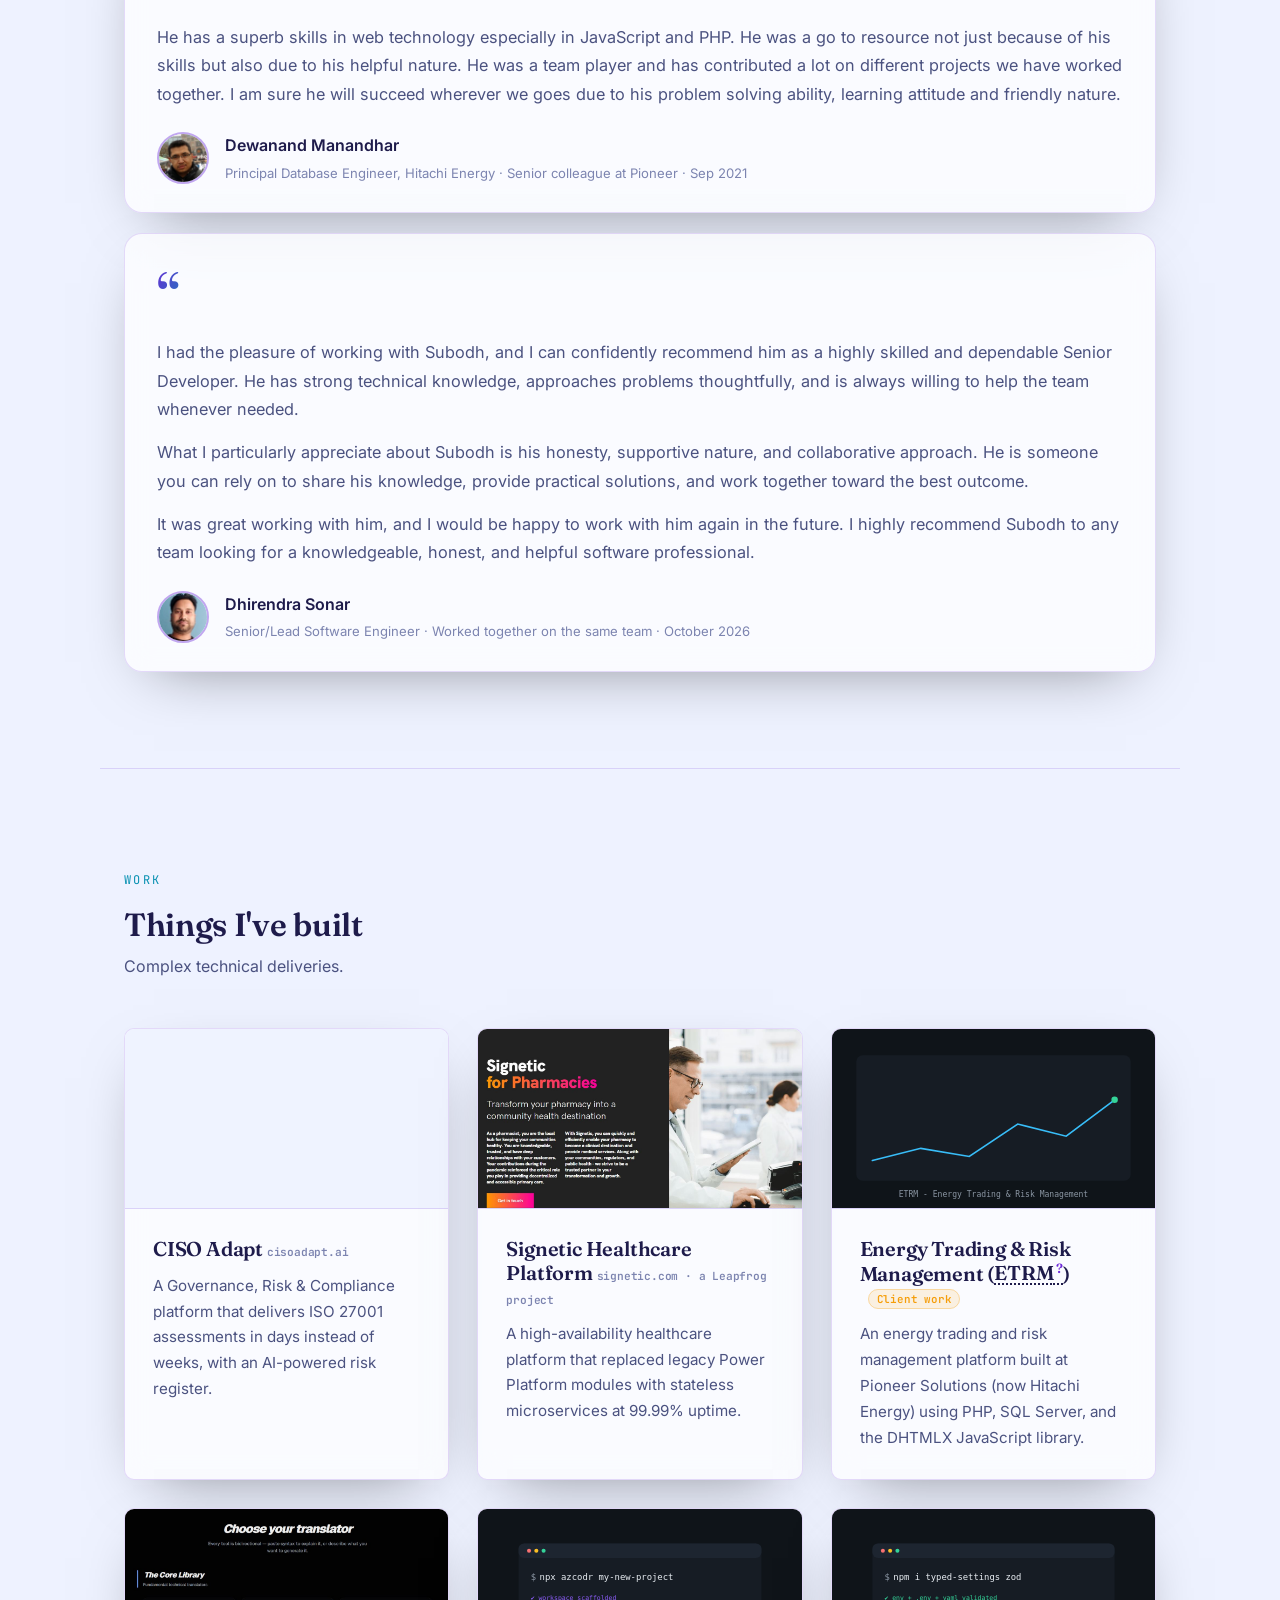
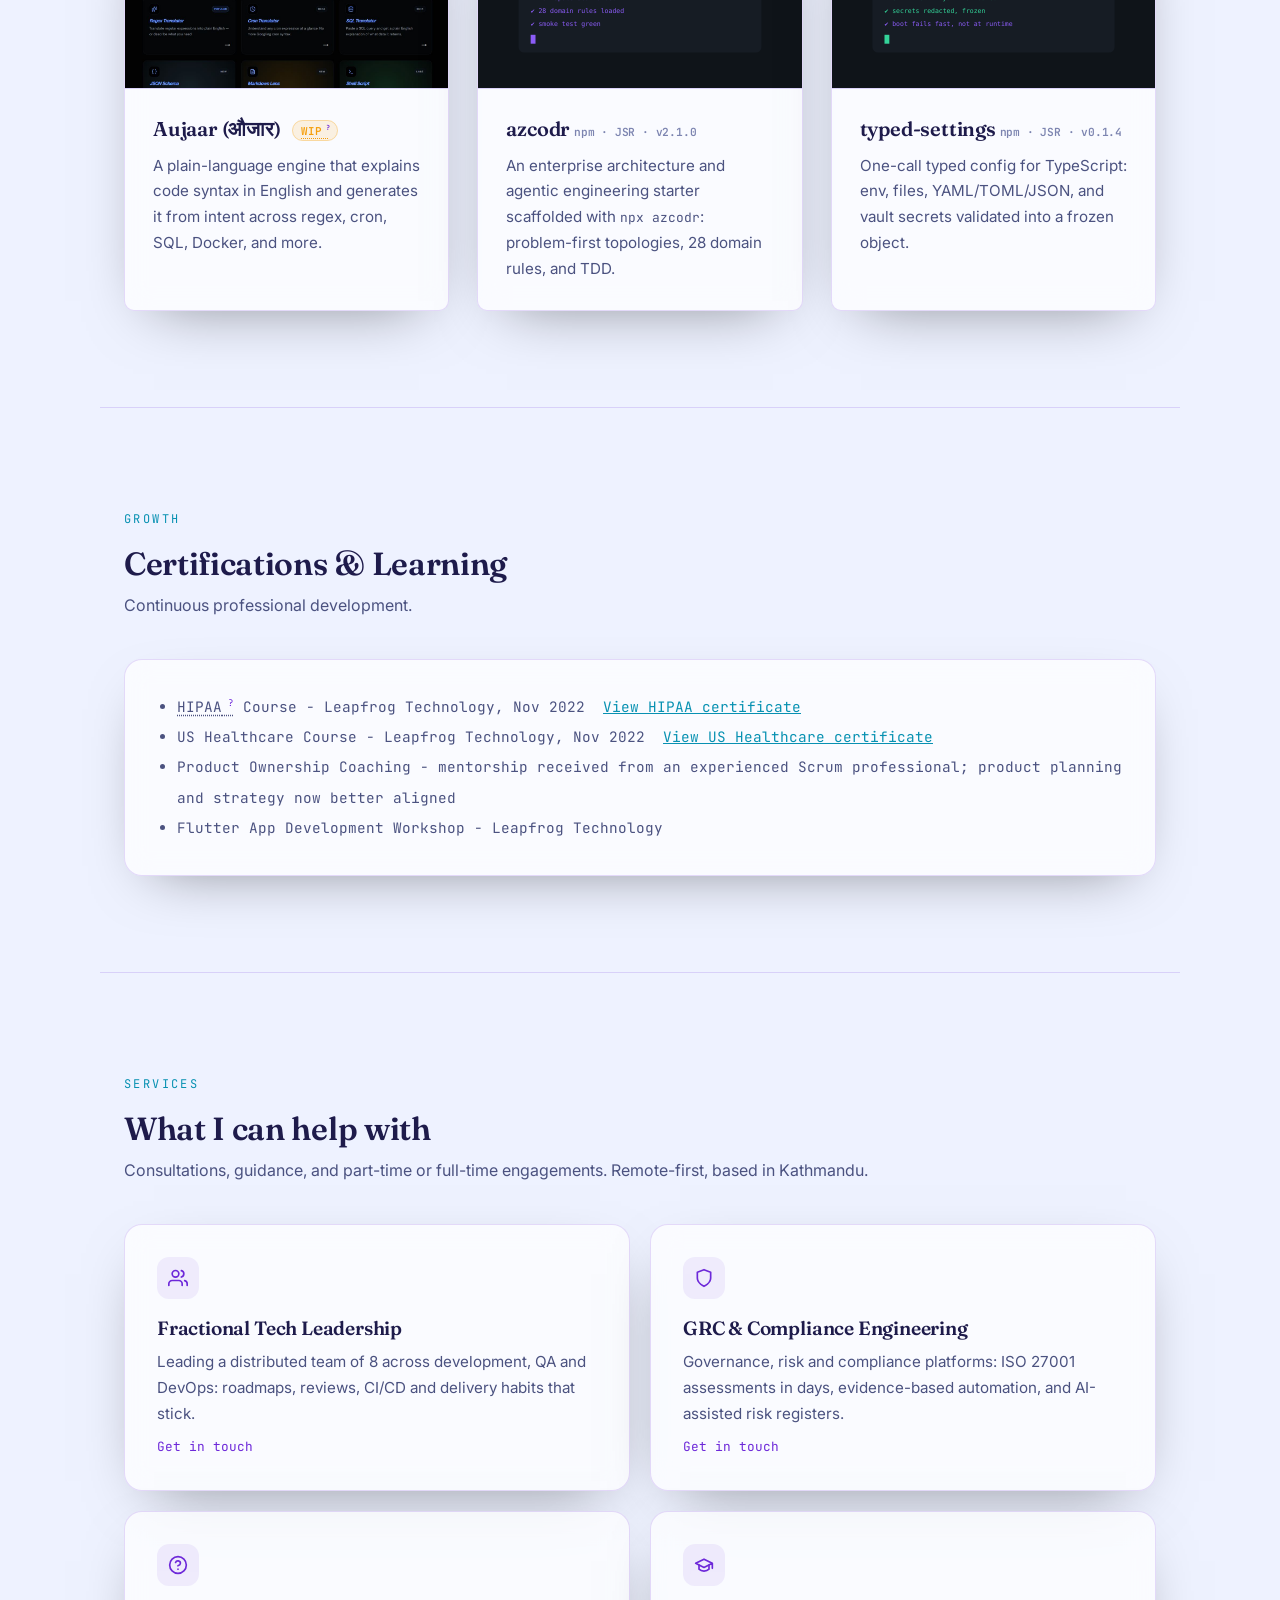
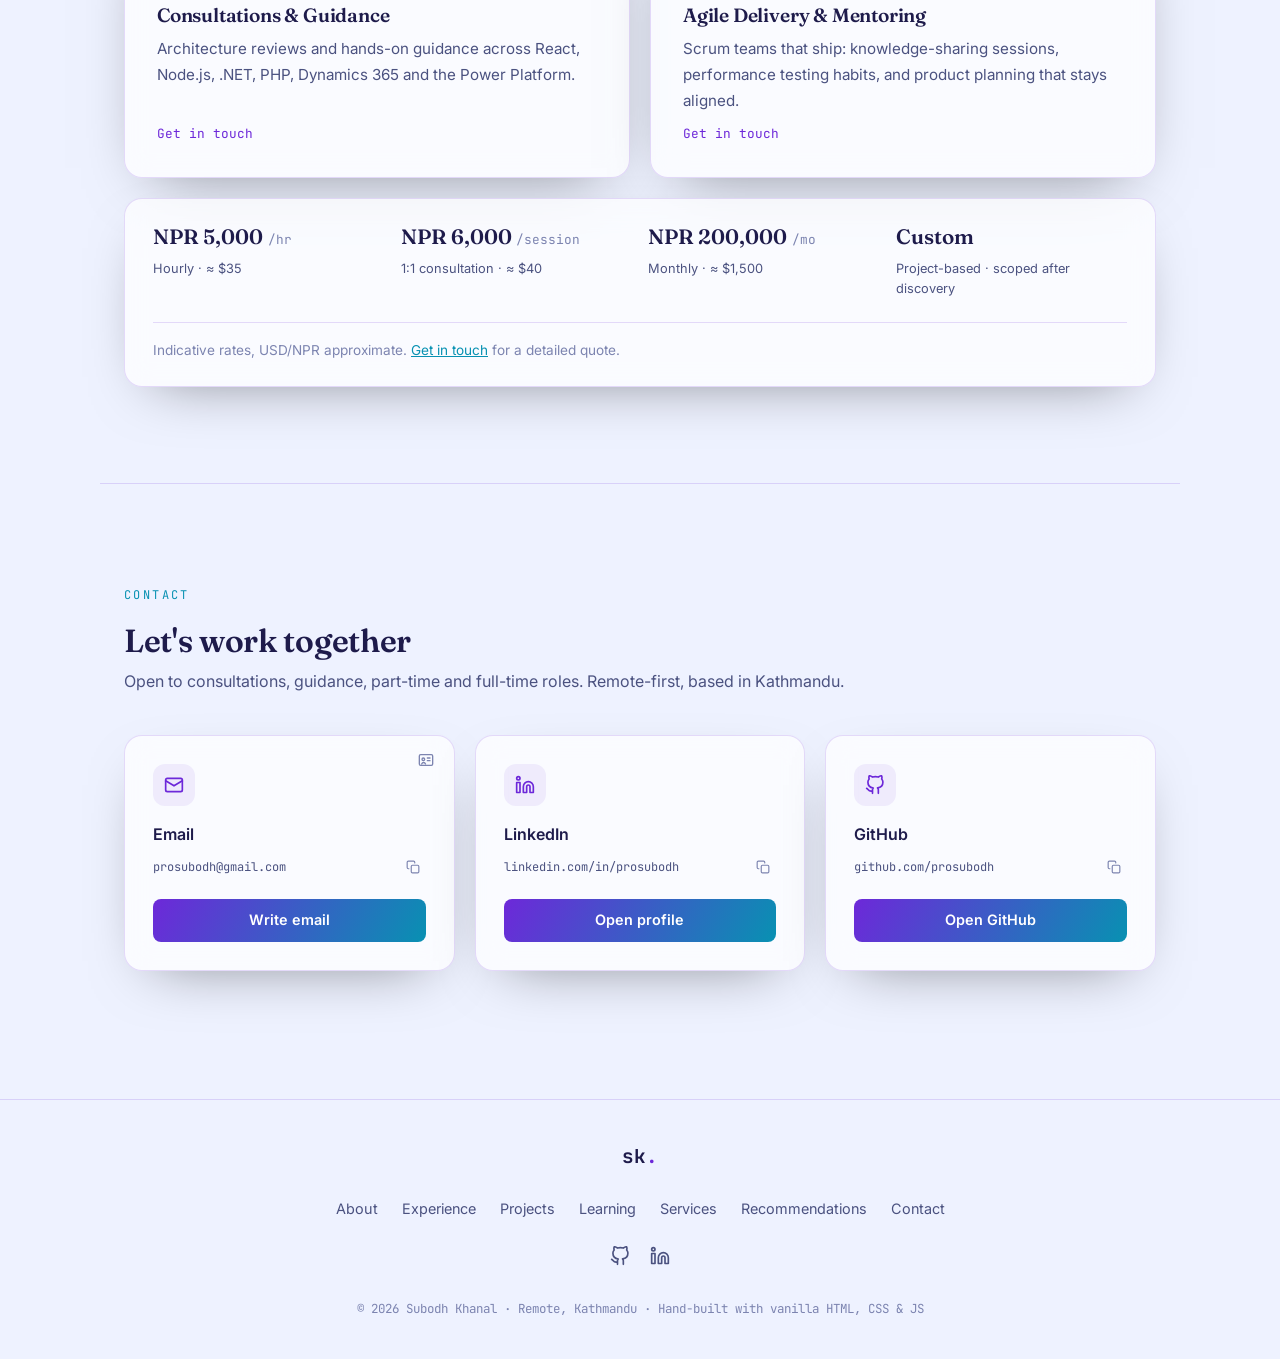
==== commit c03b6405: "Remove em dashes from portfolio copy Rewrites the three project card blurbs, the matching project pa" ====
--- a/index.html
+++ b/index.html
@@ -419,7 +419,7 @@
       <p class="section-subtitle" style="margin-bottom: 3rem;">Complex technical deliveries.</p>
       <div class="projects-grid">
 
-        <a class="project-card glass-card reveal" href="https://cisoadapt.ai/" target="_blank" aria-label="CISO Adapt live site">
+        <a class="project-card glass-card reveal" href="projects/ciso-adapt.html" aria-label="CISO Adapt project page">
           <div class="project-img-wrapper">
             <img class="project-img" src="images/projects/grc-platform.jpg" alt="CISO Adapt GRC platform preview" loading="lazy" decoding="async">
           </div>
@@ -429,7 +429,7 @@
           </div>
         </a>
 
-        <a class="project-card glass-card reveal" href="https://www.signetic.com/pharmacies" target="_blank" aria-label="Signetic Healthcare Platform live site">
+        <a class="project-card glass-card reveal" href="projects/signetic.html" aria-label="Signetic Healthcare Platform project page">
           <div class="project-img-wrapper">
             <img class="project-img" src="images/projects/signetic.jpg" alt="Signetic Healthcare Platform preview" loading="lazy" decoding="async">
           </div>
@@ -439,7 +439,7 @@
           </div>
         </a>
 
-        <a class="project-card glass-card reveal" href="https://www.hitachienergy.com/products-and-solutions/energy-portfolio-management/energy-commercial-enablement-software-solutions/energy-trading-and-risk-management-etrm-software-solution#tab-tabs-7bd60a2cfe-item-8e63cf3301" target="_blank" aria-label="ETRM vendor product page">
+        <a class="project-card glass-card reveal" href="projects/etrm.html" aria-label="ETRM project page">
           <div class="project-img-wrapper">
             <img class="project-img" src="images/projects/etrm.svg" alt="ETRM software preview" loading="lazy" decoding="async">
           </div>
@@ -449,33 +449,33 @@
           </div>
         </a>
 
-        <a class="project-card glass-card reveal" href="https://aujaar.vercel.app/#tools" target="_blank" aria-label="Aujaar live demo">
+        <a class="project-card glass-card reveal" href="projects/aujaar.html" aria-label="Aujaar project page">
           <div class="project-img-wrapper">
             <img class="project-img" src="images/projects/aujaar.jpg" alt="Aujaar preview" loading="lazy" decoding="async">
           </div>
           <div class="project-content">
             <h3>Aujaar (औजार) <span class="status-badge"><abbr title="Work in Progress">WIP</abbr></span></h3>
-            <p>A plain-language engine that explains code syntax in English and generates it from intent — regex, cron, SQL, Docker, and more.</p>
-          </div>
-        </a>
-
-        <a class="project-card glass-card reveal" href="https://github.com/prosubodh/azcodr" target="_blank" aria-label="azcodr GitHub repository">
+            <p>A plain-language engine that explains code syntax in English and generates it from intent across regex, cron, SQL, Docker, and more.</p>
+          </div>
+        </a>
+
+        <a class="project-card glass-card reveal" href="projects/azcodr.html" aria-label="azcodr project page">
           <div class="project-img-wrapper">
             <img class="project-img" src="images/projects/azcodr.svg" alt="azcodr starter template preview" loading="lazy" decoding="async">
           </div>
           <div class="project-content">
             <h3>azcodr <span style="font-family: var(--font-mono); font-size: 0.7rem; color: var(--text-muted);">npm · JSR · v2.1.0</span></h3>
-            <p>An enterprise architecture and agentic engineering starter scaffolded with <span style="font-family: var(--font-mono); font-size: 0.85em;">npx azcodr</span> — problem-first topologies, 28 domain rules, and TDD.</p>
-          </div>
-        </a>
-
-        <a class="project-card glass-card reveal" href="https://github.com/prosubodh/typed-settings" target="_blank" aria-label="typed-settings GitHub repository">
+            <p>An enterprise architecture and agentic engineering starter scaffolded with <span style="font-family: var(--font-mono); font-size: 0.85em;">npx azcodr</span>: problem-first topologies, 28 domain rules, and TDD.</p>
+          </div>
+        </a>
+
+        <a class="project-card glass-card reveal" href="projects/typed-settings.html" aria-label="typed-settings project page">
           <div class="project-img-wrapper">
             <img class="project-img" src="images/projects/typed-settings.svg" alt="typed-settings typed config preview" loading="lazy" decoding="async">
           </div>
           <div class="project-content">
             <h3>typed-settings <span style="font-family: var(--font-mono); font-size: 0.7rem; color: var(--text-muted);">npm · JSR · v0.1.4</span></h3>
-            <p>One-call typed config for TypeScript — env, files, YAML/TOML/JSON, and vault secrets validated into a frozen object.</p>
+            <p>One-call typed config for TypeScript: env, files, YAML/TOML/JSON, and vault secrets validated into a frozen object.</p>
           </div>
         </a>
 
